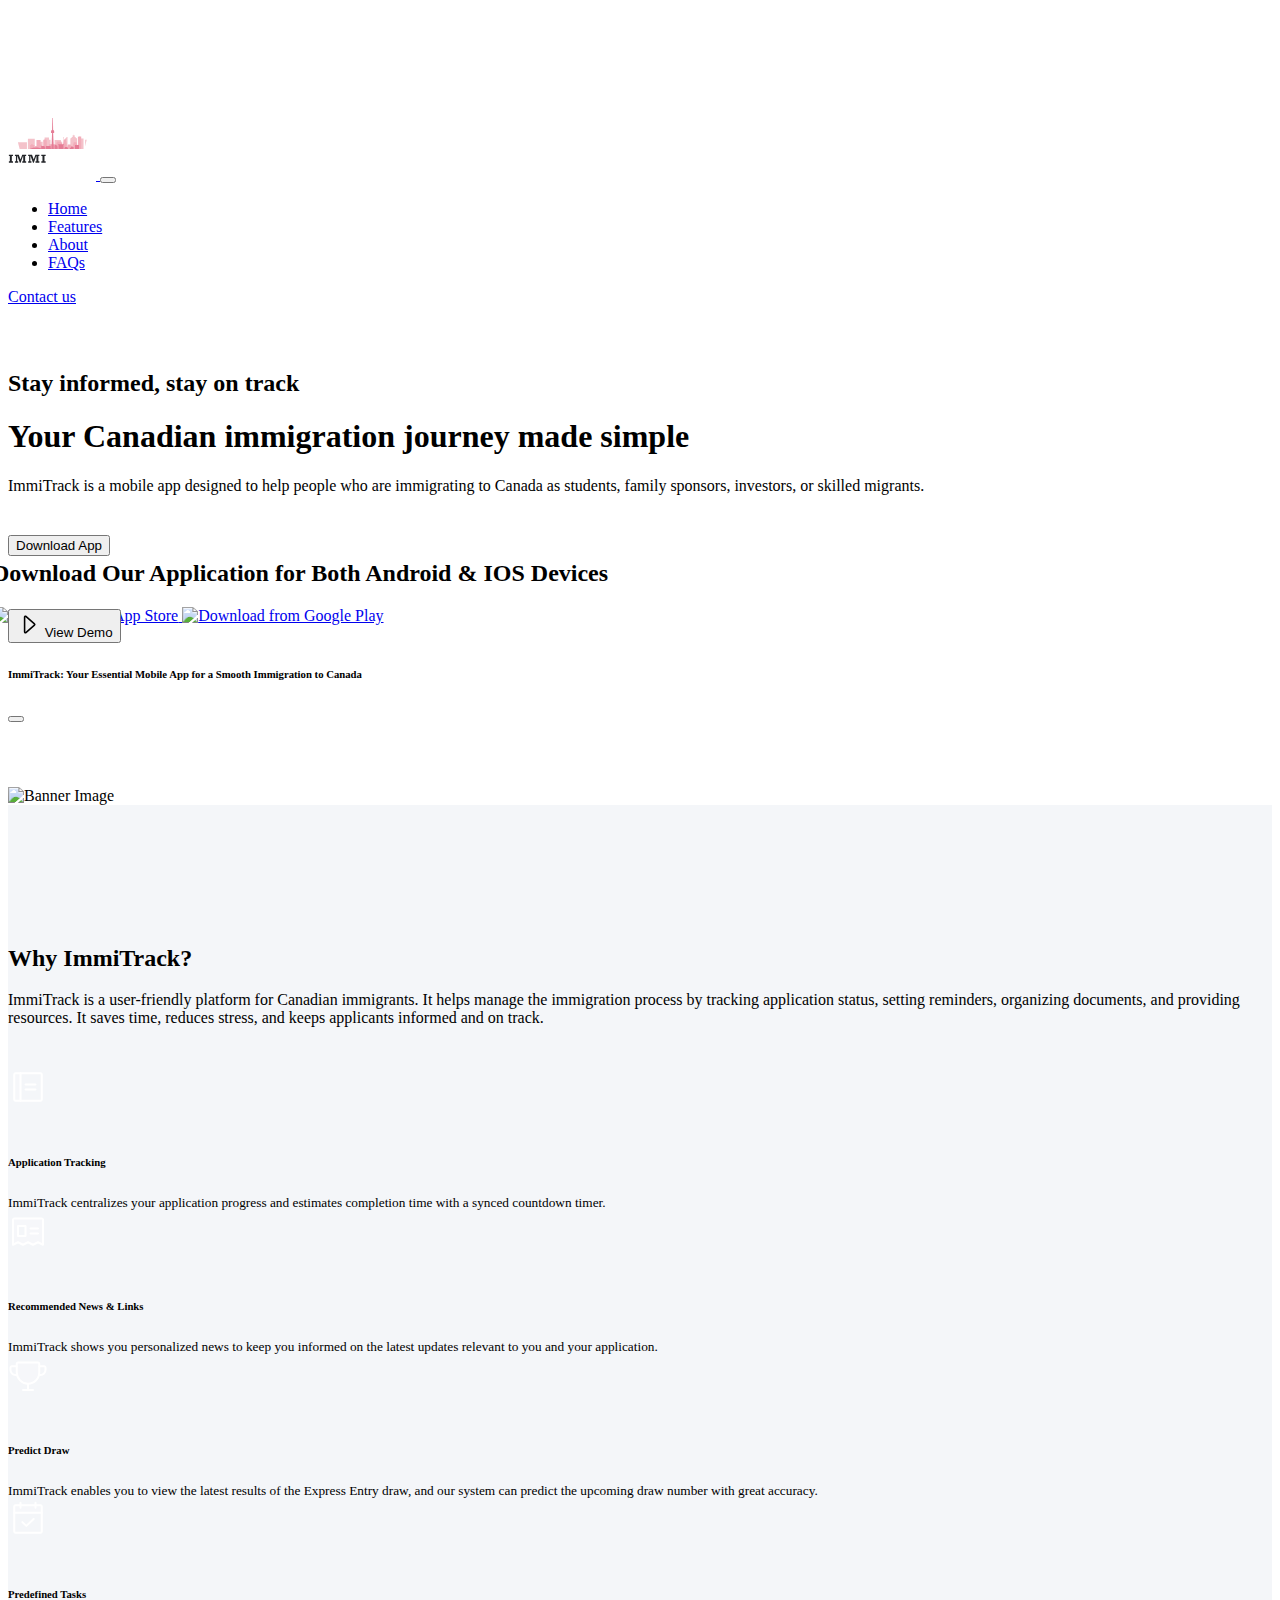
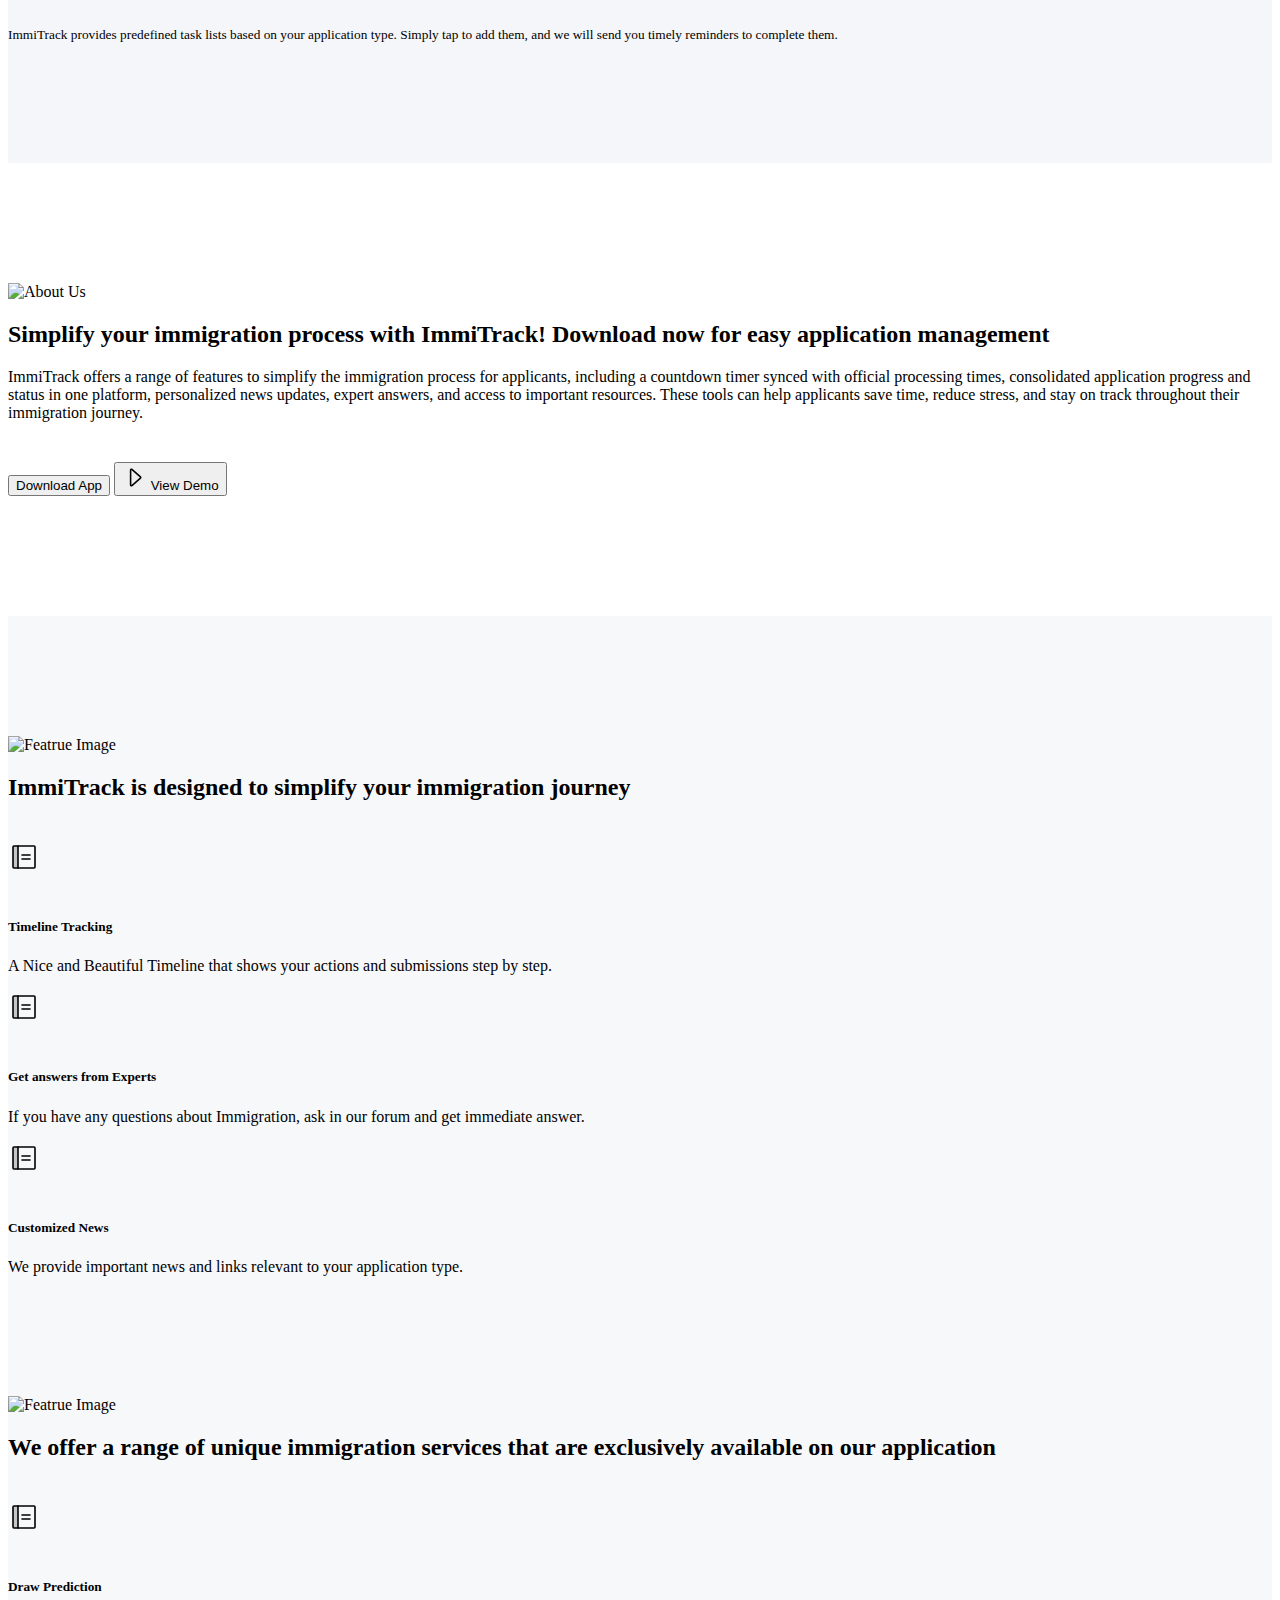
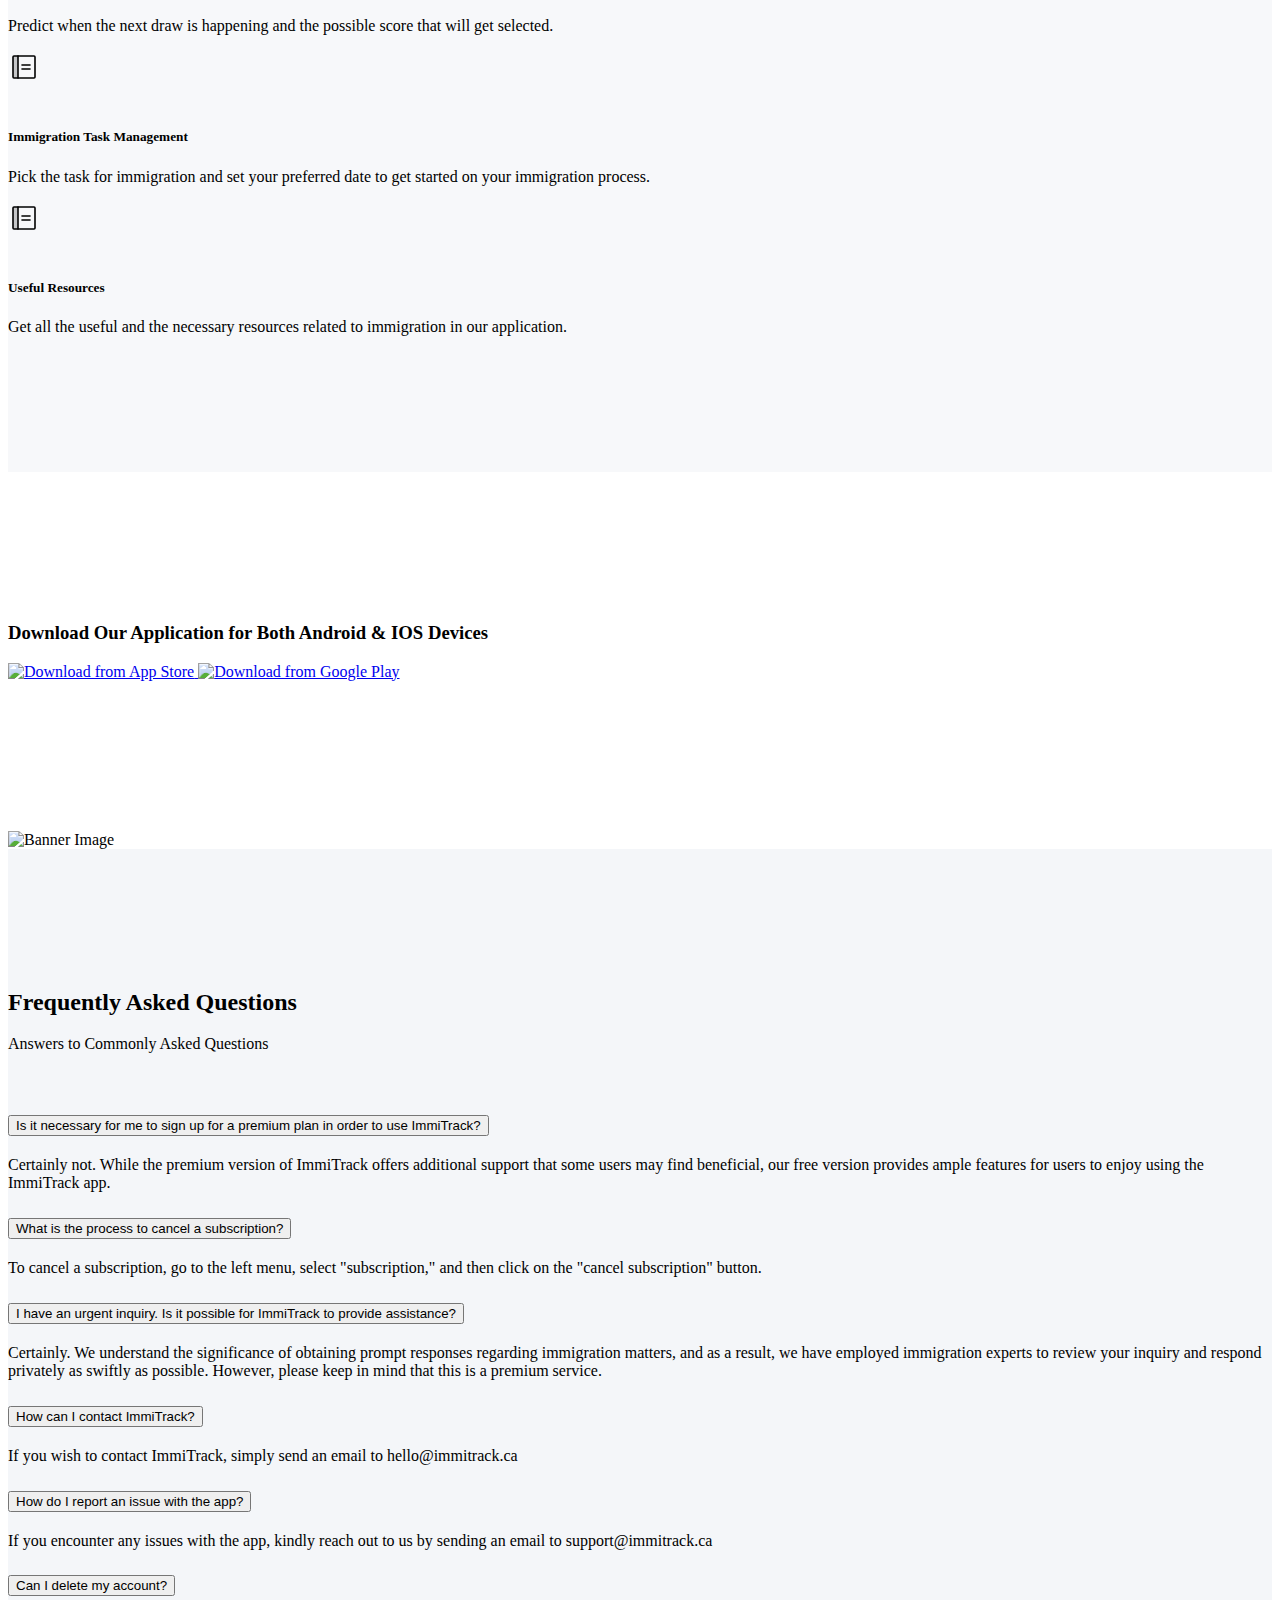
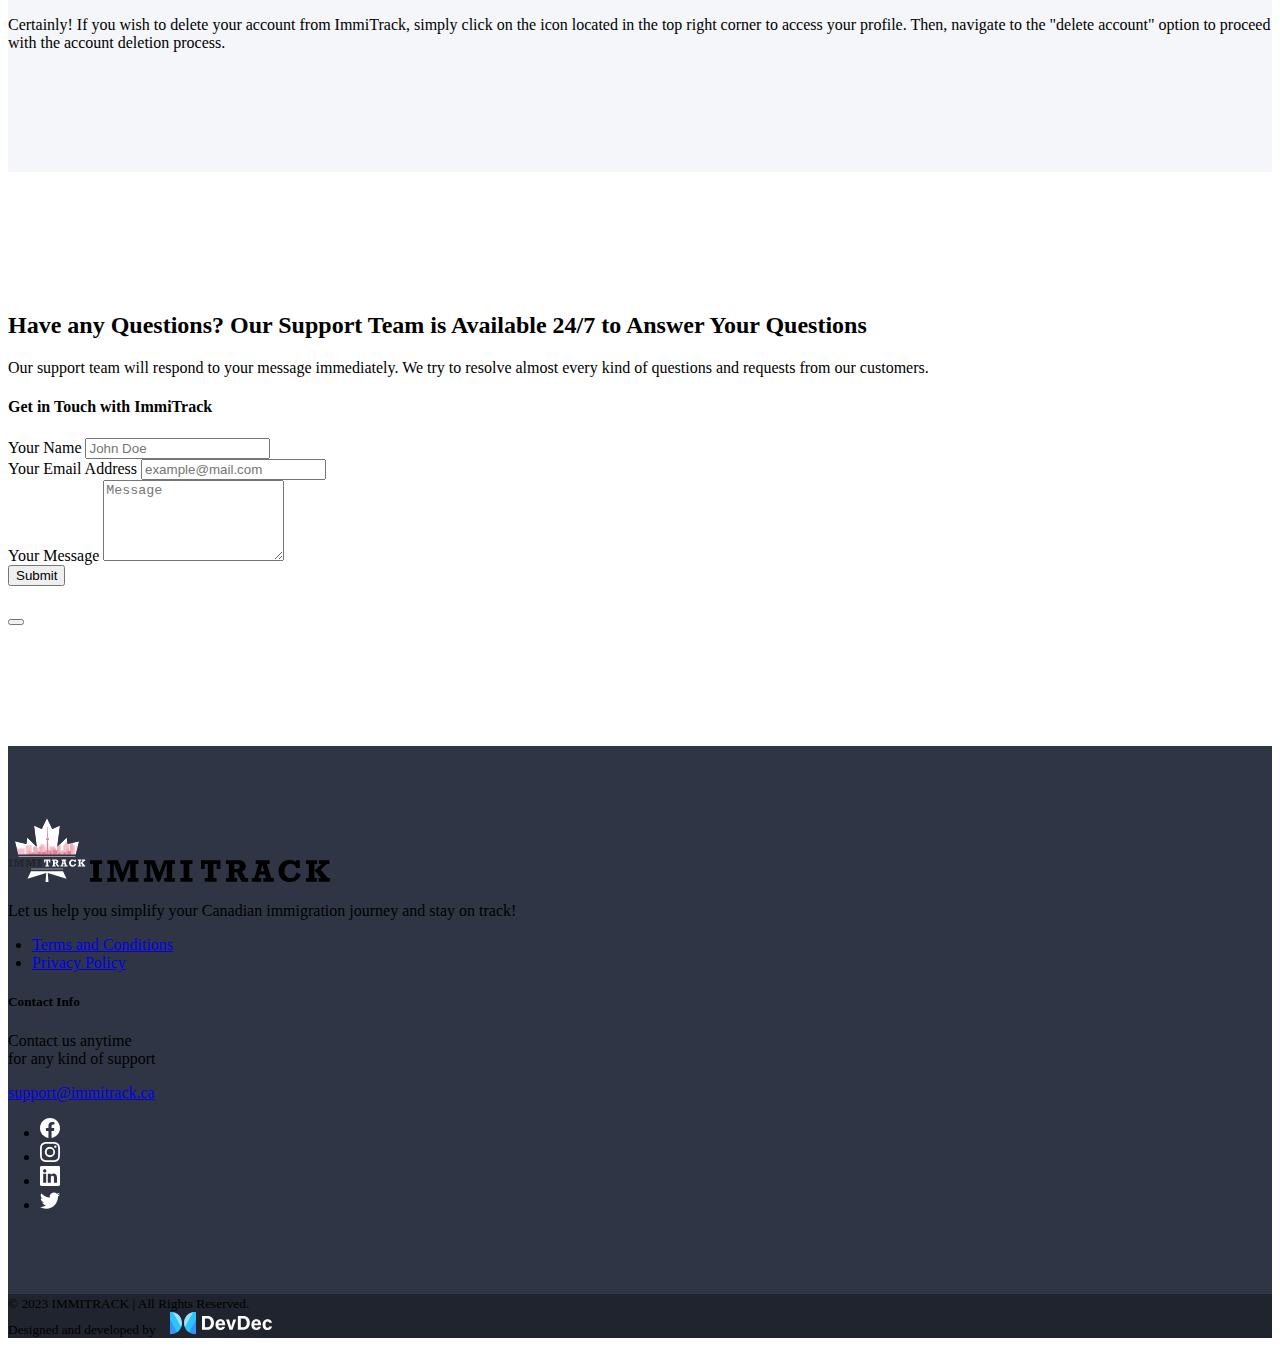
==== docs/index.html @ 6b418672 "Docs" ====
<!DOCTYPE html>


<html lang="en" prefix="og: https://ogp.me/ns#">
  <head>
    <meta charset="UTF-8">
    <meta name="description" content="Astro description">
    <meta name="viewport" content="width=device-width">
    <link rel="icon" type="image/svg+xml" href="/favicon.png">
    <meta name="generator" content="Astro v2.5.5">
    <title>ImmiTrack | Streamline Your Canadian Immigration Journey</title>

    <meta property="og:title" content="ImmiTrack">
    <meta property="og:description" content="Let us help you simplify your Canadian immigration journey and stay on track!">
    <meta property="og:type" content="website">
    <meta property="og:url" content="https://immitrack.ca">
    <meta property="og:image" content="/img/immitrack-dark.png">
    <meta property="og:image:width" content="354">
    <meta property="og:image:height" content="294">

    <meta name="description" content="ImmiTrack is a comprehensive immigration tracking and management software that simplifies your immigration process. Easily manage your visa applications, track documentation, and streamline your immigration journey with ImmiTrack's intuitive features. Stay organized and informed throughout the entire immigration process.">
    <meta name="keywords" content="canada immigration tracking, canada visa management, immigration software, immigration process">

    <link rel="preconnect" href="https://fonts.googleapis.com">
    <link rel="preconnect" href="https://fonts.gstatic.com" crossorigin>
    <link href="https://fonts.googleapis.com/css2?family=Poppins:wght@100;200;300;400;500;600;700;800;900&display=swap" rel="stylesheet">
  <link rel="stylesheet" href="/_astro/index.ef5d68d8.css" /><script type="module" src="/_astro/hoisted.2a1f6406.js"></script></head>
  <body class="d-flex flex-column min-vh-100" style="padding-top: 100px;" data-bs-spy="scroll" data-bs-target="#navbarSupportedContent">
    

<nav class="navbar navbar-expand-lg navbar-dark fixed-top bg-primary shadow-sm">
  <div class="container">
    <a class="navbar-brand" href="/">
      <svg width="354" height="294" viewBox="0 0 354 294" fill="none" xmlns="http://www.w3.org/2000/svg" style="width: 88px; height: 72px;">
      <g clip-path="url(#clip0_793_8518)">
        <path d="M87.3618 278.846L173.416 252.083L170.211 294H177H183.789L180.584 252.083L266.638 278.846L250.564 244.19H103.436L87.3618 278.846Z" fill="white"></path>
        <path d="M0 223.117V217.698H4.78244V196.454H0V191.065H17.8218V196.474H12.9895V217.688H17.8218V223.117H0Z" fill="#232529"></path>
        <path d="M25.6396 223.117V217.698H29.7232V196.454H25.6396V191.065H41.4646L48.3837 209.835L55.3726 191.065H71.4671V196.474H67.3836V217.688H71.4671V223.117H55.5923V217.698H59.4062V196.454H58.6574L48.8829 223.117H45.4783L35.5939 196.484H34.8451V217.698H38.9686V223.117H25.6396Z" fill="#232529"></path>
        <path d="M79.604 223.117V217.698H83.6875V196.454H79.604V191.065H95.419L102.348 209.835L109.337 191.065H125.461V196.474H121.378V217.688H125.461V223.117H109.587V217.698H113.401V196.454H112.652L102.847 223.117H99.4426L89.5582 196.484H88.8094V217.698H92.9329V223.117H79.604Z" fill="#232529"></path>
        <path d="M133.319 223.117V217.698H138.062V196.454H133.279V191.065H151.141V196.474H146.309V217.688H151.141V223.117H133.319Z" fill="#232529"></path>
        <path d="M169.103 223.117V217.698H173.845V196.454H169.103V203.916H163.681V191.065H192.276V203.936H186.924V196.474H182.052V217.688H186.795V223.117H169.103Z" fill="white"></path>
        <path d="M233.201 217.668V223.117H223.596L216.468 209.094H212.863V217.708H216.857V223.117H200.323V217.698H204.656V196.454H200.323V191.065H219.293C222.877 191.065 225.463 191.977 227.041 193.82C228.573 195.53 229.416 197.751 229.407 200.05C229.407 203.682 227.587 206.353 223.946 208.063L229.068 217.728L233.201 217.668ZM212.863 203.946H215.669C219.157 203.946 220.897 202.687 220.89 200.17C220.928 199.643 220.84 199.115 220.633 198.629C220.427 198.143 220.107 197.713 219.702 197.376C218.739 196.712 217.584 196.388 216.418 196.454H212.863V203.946Z" fill="white"></path>
        <path d="M271.151 217.668V223.117H255.646V217.698H259.639L258.142 212.199H249.955L248.277 217.698H252.501V223.117H238.523V217.698H242.417L248.567 196.484H244.373V191.065H264.961V196.474H260.768L267.387 217.688L271.151 217.668ZM256.874 207.472L254.238 197.816L251.412 207.472H256.874Z" fill="white"></path>
        <path d="M304.119 191.065H309.45V202.353H304.119C302.608 198.294 299.985 196.267 296.251 196.274C294.915 196.192 293.578 196.44 292.36 196.997C291.141 197.554 290.077 198.403 289.262 199.469C287.656 201.697 286.824 204.393 286.896 207.141C286.773 209.889 287.665 212.585 289.402 214.713C290.183 215.642 291.161 216.383 292.265 216.883C293.37 217.382 294.571 217.626 295.782 217.598C297.847 217.619 299.841 216.836 301.343 215.414C303.025 213.777 304.15 211.65 304.558 209.335L310.778 212.339C308.409 219.778 303.214 223.497 295.193 223.497C289.532 223.497 285.209 221.945 282.373 218.84C279.454 215.642 277.899 211.425 278.04 207.091C277.969 203.986 278.746 200.921 280.287 198.227C281.69 195.777 283.77 193.787 286.277 192.498C288.865 191.203 291.722 190.544 294.614 190.575C298.015 190.461 301.353 191.522 304.069 193.579L304.119 191.065Z" fill="white"></path>
        <path d="M318.516 223.117V217.698H322.769V196.454H318.536V191.065H334.95V196.474H330.956V217.688H334.631V223.117H318.516ZM337.087 223.117V217.698H340.741L331.186 206.29L341.51 196.484H337.746V191.065H353.141V196.474H349.287L340.392 205.308L350.725 217.668H353.99V223.117H337.087Z" fill="white"></path>
        <path d="M307.923 176.422H46.0771V178.956H307.923V176.422Z" fill="white"></path>
        <path d="M250.514 232.762H103.476V235.296H250.514V232.762Z" fill="white"></path>
        <mask id="mask0_793_8518" style="mask-type:luminance" maskUnits="userSpaceOnUse" x="29" y="0" width="296" height="168">
          <path d="M324.676 107.021L271.541 118.92L267.856 89.3929L224.126 132.041L236.796 34.8557L201.232 50.4306L177 0L152.768 50.4306L117.205 34.8557L129.875 132.041L86.1439 89.3929L82.4597 118.92L29.3237 107.021L44.8092 167.117H309.191L324.676 107.021Z" fill="white"></path>
        </mask>
        <g mask="url(#mask0_793_8518)">
          <path d="M324.677 107.031L271.541 118.92L267.866 89.3929L224.126 132.041L236.796 34.8557L201.232 50.4406L177 0L152.768 50.4406L117.205 34.8557L129.875 132.041L86.1438 89.3929L82.4597 118.92L29.3237 107.031L44.8092 167.117H309.201L324.677 107.031Z" fill="white"></path>
          <path d="M74.632 139.823H35.5938V197.115H74.632V139.823Z" fill="#F4C2CA"></path>
          <path d="M106.632 125.731H78.6758V197.115H106.632V125.731Z" fill="#F4C2CA"></path>
          <path d="M139.04 137.84H118.762V192.067H139.04V137.84Z" fill="#F4C2CA"></path>
          <path d="M164.66 120.703H146.728V192.067H164.66V120.703Z" fill="#F4C2CA"></path>
          <path d="M171.08 129.607H162.373V192.057H171.08V129.607Z" fill="#F4C2CA"></path>
          <path d="M213.452 131.1H187.723V192.067H213.452V131.1Z" fill="#F4C2CA"></path>
          <path d="M240.35 118.87H223.297V193.609H240.35V118.87Z" fill="#F4C2CA"></path>
          <path d="M277.481 124.81V122.296H274.256V119.782H272.539V118.069H269.703V111.669H265.81V104.818H265.28V111.669H261.396V118.069H258.561V119.782H256.844V122.296H253.609V124.81H251.961V193.61H279.128V124.81H277.481Z" fill="#F4C2CA"></path>
          <path d="M305.766 125.04H287.306V174.409H305.766V125.04Z" fill="#F4C2CA"></path>
          <path d="M337.426 129.607H312.366V168.099H337.426V129.607Z" fill="#F4C2CA"></path>
          <path d="M98.1548 147.866H91.735V151.162H87.8611V188.001H105.363V151.162H98.1548V147.866Z" fill="#F2ADBA"></path>
          <path d="M130.284 131.1H113.63V155.669H108.169V174.409H135.745V163.441V155.669V149.95H130.284V131.1Z" fill="#F2ADBA"></path>
          <path d="M157.331 171.304H155.614V131.42H154.535V130.168H153.607V128.716H143.203V130.168H142.235V131.42H141.157V178.505H138.072V186.618H141.157H154.595H155.614H156.982H157.331H160.286V176.562H157.331V171.304Z" fill="#F2ADBA"></path>
          <path d="M191.327 147.596H164.899V186.618H191.327V147.596Z" fill="#F2ADBA"></path>
          <path d="M215.669 136.468H198.047V141.266H194.972V186.618H218.894V141.266H215.669V136.468Z" fill="#F2ADBA"></path>
          <path d="M235.677 137.159H234.09V129.006H225.653V137.159H224.056V144.241H222.917V186.618H236.895V144.241H235.677V137.159Z" fill="#F2ADBA"></path>
          <path d="M253.429 148.788H241.588V153.385H239.631V187.42H255.426V153.385H253.429V148.788Z" fill="#F2ADBA"></path>
          <path d="M277.671 139.823H265.49V145.613H263.553V188.231H279.608V145.613H277.671V139.823Z" fill="#F2ADBA"></path>
          <path d="M290.091 116.206V105.959H288.953V116.206H282.763V188.231H296.281V116.206H290.091Z" fill="#F2ADBA"></path>
          <path d="M185.786 94.4109H173.176V101.873H185.786V94.4109Z" fill="#E57C95"></path>
          <path d="M187.553 245.603H171.409L177.36 101.883H181.613L187.553 245.603Z" fill="#E57C95"></path>
          <path d="M182.901 90.074H176.071L173.176 94.4109H185.786L182.901 90.074Z" fill="#E57C95"></path>
          <path d="M180.634 41.0857H178.328L177.36 90.074H181.613L180.634 41.0857Z" fill="#E57C95"></path>
          <path d="M171.409 163.892V155.669H152.139V163.892V212.119H173.176V163.892H171.409Z" fill="#E57C95"></path>
          <path d="M146.678 159.785V155.058H132.78V159.785V161.608V218.059H149.184V159.785H146.678Z" fill="#E57C95"></path>
          <path d="M111.823 204.116C132.457 204.116 149.184 194.601 149.184 182.862C149.184 171.124 132.457 161.608 111.823 161.608C91.1894 161.608 74.4624 171.124 74.4624 182.862C74.4624 194.601 91.1894 204.116 111.823 204.116Z" fill="#E57C95"></path>
          <path d="M198.276 156.731V153.155H194.752V149.95H189.161V153.155H187.553V156.731V158.864V191.476H199.834V156.731H198.276Z" fill="#E57C95"></path>
          <path d="M202.27 147.586V151.552H203.788V188.922H224.135V151.552H225.653V147.586H202.27Z" fill="#E57C95"></path>
          <path d="M240.46 163.131V158.864H229.527V163.131H227.929V189.954H242.057V163.131H240.46Z" fill="#E57C95"></path>
          <path d="M262.016 159.435V157.662H254.437V159.435H251.362V160.467H254.437V163.131H250.334V190.635H265.26V163.131V160.467V159.435H262.016Z" fill="#E57C95"></path>
          <path d="M287.016 151.552H270.912V188.231H287.016V151.552Z" fill="#E57C95"></path>
        </g>
      </g>
      <defs>
        <clipPath id="clip0_793_8518">
          <rect width="354" height="294" fill="white"></rect>
        </clipPath>
      </defs>
    </svg>
    </a>
    <button class="navbar-toggler" type="button" data-bs-toggle="collapse" data-bs-target="#navbarSupportedContent" aria-controls="navbarSupportedContent" aria-expanded="false" aria-label="Toggle navigation">
      <span class="navbar-toggler-icon"></span>
    </button>
    <div class="collapse navbar-collapse" id="navbarSupportedContent">
      <ul class="navbar-nav mx-auto mb-2 mb-lg-0 text-center">
        <li class="nav-item">
          <a href="/#header" class="nav-link px-4">Home</a>
        </li>
        <li class="nav-item">
          <a href="/#features" class="nav-link px-4">Features</a>
        </li>
        <li class="nav-item">
          <a href="/#about" class="nav-link px-4">About</a>
        </li>
        <li class="nav-item">
          <a href="/#faqs" class="nav-link px-4">FAQs</a>
        </li>
      </ul>
      <a class="btn btn-outline-light d-block d-lg-inline-block mb-2 mb-lg-0" href="/#contact-us">
        Contact us
      </a>
    </div>
  </div>
</nav>
    
  <main>
    

<header class="text-center d-flex bg-linier-gradient text-white" id="header">
  <div class="container z-1 position-relative">
    <div class="row justify-content-center">
      <div class="col-lg-8">
        <h2 class="text-white" style="margin-top: 64px;">
          Stay informed, stay on track
        </h2>
        <h1 class="text-white">
          Your Canadian immigration journey made simple
        </h1>
        <p class="lead" style="margin-top: 16px;">
          ImmiTrack is a mobile app designed to help people who are immigrating
          to Canada as students, family sponsors, investors, or skilled
          migrants.
        </p>

        <div class="d-inline-flex gap-3 text-start flex-wrap justify-content-center" style="margin-top: 40px;">
          


<!-- Button trigger modal --><button type="button" class="btn btn-light btn-lg text-danger" data-bs-toggle="modal" data-bs-target="#downloadsModal">
   Download App
</button>

<!-- Modal -->
<div class="modal fade" id="downloadsModal" tabindex="-1" aria-labelledby="downloadsModalLabel" aria-hidden="true">
  <div class="modal-dialog modal-lg modal-dialog-centered">
    <div class="modal-content">
     
      <div class="modal-body">
        
            <div class="text-center bg-linier-gradient rounded-2 p-5" style="margin: -1rem">
              <h2 class="text-white">
                Download Our Application for Both Android & IOS Devices
              </h2>
              <div class="d-inline-flex mt-4 flex-wrap justify-content-center position-relative">
                <a href="https://apps.apple.com/us/app/immitrack-canada-immigration/id6446178659" target="_blank" class="cursor-pointer">
                  <img src="/img/app-store.png" alt="Download from App Store" width="200">
                </a>
                <a href="https://play.google.com/store/apps/details?id=ca.immitrack" target="_blank" class="cursor-pointer">
                  <img src="/img/google-play.png" alt="Download from Google Play" width="200">
                </a>
              </div>
            </div>
          
      </div>
    </div>
  </div>
</div>
          


<!-- Button trigger modal --><button type="button" class="btn btn-outline-light btn-lg" data-bs-toggle="modal" data-bs-target="#viewDemoModal">
  <svg xmlns="http://www.w3.org/2000/svg" width="25" height="25" fill="currentColor" viewBox="0 0 16 16">
              <path d="M6 12.796V3.204L11.481 8 6 12.796zm.659.753 5.48-4.796a1 1 0 0 0 0-1.506L6.66 2.451C6.011 1.885 5 2.345 5 3.204v9.592a1 1 0 0 0 1.659.753z"></path>
            </svg> View Demo
</button>

<!-- Modal -->
<div class="modal fade" id="viewDemoModal" tabindex="-1" aria-labelledby="viewDemoModalLabel" aria-hidden="true">
  <div class="modal-dialog modal-lg modal-dialog-centered">
    <div class="modal-content">
     <div class="modal-header">
          <h6 class="modal-title" id="viewDemoModalLabel">ImmiTrack: Your Essential Mobile App for a Smooth Immigration to Canada</h6>
          <button type="button" class="btn-close" data-bs-dismiss="modal" aria-label="Close"></button>
        </div>
      <div class="modal-body">
        
      </div>
    </div>
  </div>
</div>
        </div>

        <img src="/img/stack.png" alt="Banner Image" width="748" height="446" class="img-fluid" style="aspect-ratio: 748 / 446; margin-top: 64px;">
      </div>
    </div>
  </div>
</header>
    <section class="text-center" style="padding-block: 120px; background-color: #F4F6F9;" id="features">
  <div class="container">
    <div class="row justify-content-center">
      <div class="col-lg-9">
        <h2>Why ImmiTrack?</h2>
        <p class="mb-0">
          ImmiTrack is a user-friendly platform for Canadian immigrants. It
          helps manage the immigration process by tracking application status,
          setting reminders, organizing documents, and providing resources. It
          saves time, reduces stress, and keeps applicants informed and on
          track.
        </p>
      </div>
    </div>

    <div class="row gy-5" style="margin-top: 40px">
      <div class="col-md-6 col-xl-3">
        <div class="icon-wrapper d-inline-flex justify-content-center align-items-center rounded-3 mb-4 bg-warning" style="width: 64px; height: 64px;">
          <svg width="40" height="40" viewBox="0 0 40 40" fill="none" xmlns="http://www.w3.org/2000/svg">
            <path opacity="0.2" d="M12.5 33.75H7.5C7.16848 33.75 6.85054 33.6183 6.61612 33.3839C6.3817 33.1495 6.25 32.8315 6.25 32.5V7.5C6.25 7.16848 6.3817 6.85054 6.61612 6.61612C6.85054 6.3817 7.16848 6.25 7.5 6.25H12.5V33.75Z" fill="white"></path>
            <path d="M17.5 17.5H27.5" stroke="white" stroke-width="2" stroke-linecap="round" stroke-linejoin="round"></path>
            <path d="M17.5 22.5H27.5" stroke="white" stroke-width="2" stroke-linecap="round" stroke-linejoin="round"></path>
            <path d="M32.5 6.25H7.5C6.80964 6.25 6.25 6.80964 6.25 7.5V32.5C6.25 33.1904 6.80964 33.75 7.5 33.75H32.5C33.1904 33.75 33.75 33.1904 33.75 32.5V7.5C33.75 6.80964 33.1904 6.25 32.5 6.25Z" stroke="white" stroke-width="2" stroke-linecap="round" stroke-linejoin="round"></path>
            <path d="M12.5 6.25V33.75" stroke="white" stroke-width="2" stroke-linecap="round" stroke-linejoin="round"></path>
          </svg>
        </div>

        <h6 class="mb-2">Application Tracking</h6>
        <small>ImmiTrack centralizes your application progress and estimates
          completion time with a synced countdown timer.</small>
      </div>

      <div class="col-md-6 col-xl-3">
        <div class="icon-wrapper d-inline-flex justify-content-center align-items-center rounded-3 mb-4 bg-success" style="width: 64px; height: 64px;">
          <svg width="40" height="40" viewBox="0 0 40 40" fill="none" xmlns="http://www.w3.org/2000/svg">
            <path opacity="0.2" d="M33.75 7.5H6.25C5.91848 7.5 5.60054 7.6317 5.36612 7.86612C5.1317 8.10054 5 8.41848 5 8.75V33.75L10 31.25L15 33.75L20 31.25L25 33.75L30 31.25L35 33.75V8.75C35 8.41848 34.8683 8.10054 34.6339 7.86612C34.3995 7.6317 34.0815 7.5 33.75 7.5ZM17.5 25H10V15H17.5V25Z" fill="white"></path>
            <path d="M5 33.75V8.75C5 8.41848 5.1317 8.10054 5.36612 7.86612C5.60054 7.6317 5.91848 7.5 6.25 7.5H33.75C34.0815 7.5 34.3995 7.6317 34.6339 7.86612C34.8683 8.10054 35 8.41848 35 8.75V33.75L30 31.25L25 33.75L20 31.25L15 33.75L10 31.25L5 33.75Z" stroke="white" stroke-width="2" stroke-linecap="round" stroke-linejoin="round"></path>
            <path d="M22.5 17.5H30" stroke="white" stroke-width="2" stroke-linecap="round" stroke-linejoin="round"></path>
            <path d="M22.5 22.5H30" stroke="white" stroke-width="2" stroke-linecap="round" stroke-linejoin="round"></path>
            <path d="M17.5 15H10V25H17.5V15Z" stroke="white" stroke-width="2" stroke-linecap="round" stroke-linejoin="round"></path>
          </svg>
        </div>

        <h6 class="mb-2">Recommended News & Links</h6>
        <small>ImmiTrack shows you personalized news to keep you informed on the
          latest updates relevant to you and your application.</small>
      </div>

      <div class="col-md-6 col-xl-3">
        <div class="icon-wrapper d-inline-flex justify-content-center align-items-center rounded-3 mb-4 bg-danger" style="width: 64px; height: 64px;">
          <svg width="40" height="40" viewBox="0 0 40 40" fill="none" xmlns="http://www.w3.org/2000/svg">
            <path opacity="0.2" d="M8.75 8.75V17.3594C8.75 23.5625 13.7188 28.7031 19.9219 28.75C21.4058 28.7603 22.8771 28.4769 24.2511 27.9162C25.625 27.3554 26.8744 26.5284 27.9274 25.4827C28.9803 24.437 29.816 23.1933 30.3862 21.8233C30.9565 20.4533 31.25 18.984 31.25 17.5V8.75C31.25 8.41848 31.1183 8.10054 30.8839 7.86612C30.6495 7.6317 30.3315 7.5 30 7.5H10C9.66848 7.5 9.35054 7.6317 9.11612 7.86612C8.8817 8.10054 8.75 8.41848 8.75 8.75Z" fill="white"></path>
            <path d="M8.75 8.75V17.3594C8.75 23.5625 13.7187 28.7031 19.9219 28.75C21.4058 28.7603 22.8771 28.4769 24.2511 27.9162C25.625 27.3554 26.8744 26.5284 27.9274 25.4827C28.9803 24.437 29.816 23.1933 30.3862 21.8233C30.9565 20.4533 31.25 18.984 31.25 17.5V8.75C31.25 8.41848 31.1183 8.10054 30.8839 7.86612C30.6495 7.6317 30.3315 7.5 30 7.5H10C9.66848 7.5 9.35054 7.6317 9.11612 7.86612C8.8817 8.10054 8.75 8.41848 8.75 8.75Z" stroke="white" stroke-width="2" stroke-linecap="round" stroke-linejoin="round"></path>
            <path d="M15 35H25" stroke="white" stroke-width="2" stroke-linecap="round" stroke-linejoin="round"></path>
            <path d="M20 28.75V35" stroke="white" stroke-width="2" stroke-linecap="round" stroke-linejoin="round"></path>
            <path d="M30.9688 20H32.5C33.8261 20 35.0979 19.4732 36.0355 18.5355C36.9732 17.5979 37.5 16.3261 37.5 15V12.5C37.5 12.1685 37.3683 11.8505 37.1339 11.6161C36.8995 11.3817 36.5815 11.25 36.25 11.25H31.25" stroke="white" stroke-width="2" stroke-linecap="round" stroke-linejoin="round"></path>
            <path d="M9.0625 20H7.48438C6.15829 20 4.88652 19.4732 3.94884 18.5355C3.01116 17.5979 2.48438 16.3261 2.48438 15V12.5C2.48438 12.1685 2.61607 11.8505 2.85049 11.6161C3.08491 11.3817 3.40285 11.25 3.73438 11.25H8.73438" stroke="white" stroke-width="2" stroke-linecap="round" stroke-linejoin="round"></path>
          </svg>
        </div>

        <h6 class="mb-2">Predict Draw</h6>
        <small>ImmiTrack enables you to view the latest results of the Express Entry
          draw, and our system can predict the upcoming draw number with great
          accuracy.</small>
      </div>

      <div class="col-md-6 col-xl-3">
        <div class="icon-wrapper d-inline-flex justify-content-center align-items-center rounded-3 mb-4 bg-info" style="width: 64px; height: 64px;">
          <svg width="40" height="40" viewBox="0 0 40 40" fill="none" xmlns="http://www.w3.org/2000/svg">
            <path opacity="0.2" d="M6.25 13.75H33.75V7.5C33.75 7.16848 33.6183 6.85054 33.3839 6.61612C33.1495 6.3817 32.8315 6.25 32.5 6.25H7.5C7.16848 6.25 6.85054 6.3817 6.61612 6.61612C6.3817 6.85054 6.25 7.16848 6.25 7.5V13.75Z" fill="white"></path>
            <path d="M32.5 6.25H7.5C6.80964 6.25 6.25 6.80964 6.25 7.5V32.5C6.25 33.1904 6.80964 33.75 7.5 33.75H32.5C33.1904 33.75 33.75 33.1904 33.75 32.5V7.5C33.75 6.80964 33.1904 6.25 32.5 6.25Z" stroke="white" stroke-width="2" stroke-linecap="round" stroke-linejoin="round"></path>
            <path d="M27.5 3.75V8.75" stroke="white" stroke-width="2" stroke-linecap="round" stroke-linejoin="round"></path>
            <path d="M12.5 3.75V8.75" stroke="white" stroke-width="2" stroke-linecap="round" stroke-linejoin="round"></path>
            <path d="M6.25 13.75H33.75" stroke="white" stroke-width="2" stroke-linecap="round" stroke-linejoin="round"></path>
            <path d="M25.625 20L18.3281 26.875L14.375 23.125" stroke="white" stroke-width="2" stroke-linecap="round" stroke-linejoin="round"></path>
          </svg>
        </div>

        <h6 class="mb-2">Predefined Tasks</h6>
        <small>ImmiTrack provides predefined task lists based on your application
          type. Simply tap to add them, and we will send you timely reminders to
          complete them.</small>
      </div>
    </div>
  </div>
</section>
    <section style="padding-block: 120px;" id="about">
  <div class="container">
    <div class="row justify-content-between align-items-center gy-5">
      <div class="col-lg-5">
        <img src="/img/about.png" alt="About Us" class="img-fluid">
      </div>
      <div class="col-lg-6">
        <h2 class="mb-3">
          Simplify your immigration process with ImmiTrack! Download now for
          easy application management
        </h2>
        <p>
          ImmiTrack offers a range of features to simplify the immigration
          process for applicants, including a countdown timer synced with
          official processing times, consolidated application progress and
          status in one platform, personalized news updates, expert answers, and
          access to important resources. These tools can help applicants save
          time, reduce stress, and stay on track throughout their immigration
          journey.
        </p>

        <div class="d-inline-flex gap-3 text-start flex-wrap justify-content-center" style="margin-top: 40px;">
          <button type="button" class="btn btn-danger btn-lg" data-bs-toggle="modal" data-bs-target="#downloadsModal">
            Download App
          </button>
          <button type="button" class="btn btn-outline-danger btn-lg" data-bs-toggle="modal" data-bs-target="#viewDemoModal">
            <svg xmlns="http://www.w3.org/2000/svg" width="25" height="25" fill="currentColor" viewBox="0 0 16 16" slot="icon">
              <path d="M6 12.796V3.204L11.481 8 6 12.796zm.659.753 5.48-4.796a1 1 0 0 0 0-1.506L6.66 2.451C6.011 1.885 5 2.345 5 3.204v9.592a1 1 0 0 0 1.659.753z"></path>
            </svg>
            View Demo
          </button>
        </div>
      </div>
    </div>
  </div>
</section>
    <section style="padding-block: 120px; background-color: #F7F8FA;">
  <div class="container">
    <div class="row justify-content-between align-items-center gy-5">
      <div class="col-lg-5 order-lg-1">
        <img src="/img/feature-1.png" alt="Featrue Image" class="img-fluid">
      </div>

      <div class="col-lg-6">
        <h2>ImmiTrack is designed to simplify your immigration journey</h2>

        <div class="d-flex flex-column gap-5" style="margin-top: 40px;">
          <div class="px-4 py-3 rounded shadow">
  <div class="row align-items-center">
    <div class="col-auto">
      <div class="rounded-3 bg-danger text-danger bg-opacity-10 d-flex align-items-center justify-content-center" style="width: 56px; height: 56px">
        
            <div>
              <svg width="40" height="40" viewBox="0 0 40 40" fill="none" xmlns="http://www.w3.org/2000/svg" style="width: 32px; height: 32px;">
                <path opacity="0.2" d="M12.5 33.75H7.5C7.16848 33.75 6.85054 33.6183 6.61612 33.3839C6.3817 33.1495 6.25 32.8315 6.25 32.5V7.5C6.25 7.16848 6.3817 6.85054 6.61612 6.61612C6.85054 6.3817 7.16848 6.25 7.5 6.25H12.5V33.75Z" fill="currentColor"></path>
                <path d="M17.5 17.5H27.5" stroke="currentColor" stroke-width="2" stroke-linecap="round" stroke-linejoin="round"></path>
                <path d="M17.5 22.5H27.5" stroke="currentColor" stroke-width="2" stroke-linecap="round" stroke-linejoin="round"></path>
                <path d="M32.5 6.25H7.5C6.80964 6.25 6.25 6.80964 6.25 7.5V32.5C6.25 33.1904 6.80964 33.75 7.5 33.75H32.5C33.1904 33.75 33.75 33.1904 33.75 32.5V7.5C33.75 6.80964 33.1904 6.25 32.5 6.25Z" stroke="currentColor" stroke-width="2" stroke-linecap="round" stroke-linejoin="round"></path>
                <path d="M12.5 6.25V33.75" stroke="currentColor" stroke-width="2" stroke-linecap="round" stroke-linejoin="round"></path>
              </svg>
            </div>
          
      </div>
    </div>
    <div class="col">
      <h5 class="mb-1 fw-bold">Timeline Tracking</h5>
      <p class="mb-0">A Nice and Beautiful Timeline that shows your actions and submissions step by step.</p>
    </div>
  </div>
</div>

          <div class="px-4 py-3 rounded shadow">
  <div class="row align-items-center">
    <div class="col-auto">
      <div class="rounded-3 bg-danger text-danger bg-opacity-10 d-flex align-items-center justify-content-center" style="width: 56px; height: 56px">
        
            <svg width="40" height="40" viewBox="0 0 40 40" fill="none" xmlns="http://www.w3.org/2000/svg" style="width: 32px; height: 32px;">
              <path opacity="0.2" d="M12.5 33.75H7.5C7.16848 33.75 6.85054 33.6183 6.61612 33.3839C6.3817 33.1495 6.25 32.8315 6.25 32.5V7.5C6.25 7.16848 6.3817 6.85054 6.61612 6.61612C6.85054 6.3817 7.16848 6.25 7.5 6.25H12.5V33.75Z" fill="currentColor"></path>
              <path d="M17.5 17.5H27.5" stroke="currentColor" stroke-width="2" stroke-linecap="round" stroke-linejoin="round"></path>
              <path d="M17.5 22.5H27.5" stroke="currentColor" stroke-width="2" stroke-linecap="round" stroke-linejoin="round"></path>
              <path d="M32.5 6.25H7.5C6.80964 6.25 6.25 6.80964 6.25 7.5V32.5C6.25 33.1904 6.80964 33.75 7.5 33.75H32.5C33.1904 33.75 33.75 33.1904 33.75 32.5V7.5C33.75 6.80964 33.1904 6.25 32.5 6.25Z" stroke="currentColor" stroke-width="2" stroke-linecap="round" stroke-linejoin="round"></path>
              <path d="M12.5 6.25V33.75" stroke="currentColor" stroke-width="2" stroke-linecap="round" stroke-linejoin="round"></path>
            </svg>
          
      </div>
    </div>
    <div class="col">
      <h5 class="mb-1 fw-bold">Get answers from Experts</h5>
      <p class="mb-0">If you have any questions about Immigration, ask in our forum and get immediate answer.</p>
    </div>
  </div>
</div>

          <div class="px-4 py-3 rounded shadow">
  <div class="row align-items-center">
    <div class="col-auto">
      <div class="rounded-3 bg-danger text-danger bg-opacity-10 d-flex align-items-center justify-content-center" style="width: 56px; height: 56px">
        
            <svg width="40" height="40" viewBox="0 0 40 40" fill="none" xmlns="http://www.w3.org/2000/svg" style="width: 32px; height: 32px;">
              <path opacity="0.2" d="M12.5 33.75H7.5C7.16848 33.75 6.85054 33.6183 6.61612 33.3839C6.3817 33.1495 6.25 32.8315 6.25 32.5V7.5C6.25 7.16848 6.3817 6.85054 6.61612 6.61612C6.85054 6.3817 7.16848 6.25 7.5 6.25H12.5V33.75Z" fill="currentColor"></path>
              <path d="M17.5 17.5H27.5" stroke="currentColor" stroke-width="2" stroke-linecap="round" stroke-linejoin="round"></path>
              <path d="M17.5 22.5H27.5" stroke="currentColor" stroke-width="2" stroke-linecap="round" stroke-linejoin="round"></path>
              <path d="M32.5 6.25H7.5C6.80964 6.25 6.25 6.80964 6.25 7.5V32.5C6.25 33.1904 6.80964 33.75 7.5 33.75H32.5C33.1904 33.75 33.75 33.1904 33.75 32.5V7.5C33.75 6.80964 33.1904 6.25 32.5 6.25Z" stroke="currentColor" stroke-width="2" stroke-linecap="round" stroke-linejoin="round"></path>
              <path d="M12.5 6.25V33.75" stroke="currentColor" stroke-width="2" stroke-linecap="round" stroke-linejoin="round"></path>
            </svg>
          
      </div>
    </div>
    <div class="col">
      <h5 class="mb-1 fw-bold">Customized News</h5>
      <p class="mb-0">We provide important news and links relevant to your application type.</p>
    </div>
  </div>
</div>
        </div>
      </div>
    </div>

    <div class="row justify-content-between align-items-center gy-5" style="margin-top: 120px;">
      <div class="col-lg-5">
        <img src="/img/feature-1.png" alt="Featrue Image" class="img-fluid">
      </div>

      <div class="col-lg-6">
        <h2>
          We offer a range of unique immigration services that are exclusively
          available on our application
        </h2>

        <div class="d-flex flex-column gap-5" style="margin-top: 40px;">
          <div class="px-4 py-3 rounded shadow">
  <div class="row align-items-center">
    <div class="col-auto">
      <div class="rounded-3 bg-danger text-danger bg-opacity-10 d-flex align-items-center justify-content-center" style="width: 56px; height: 56px">
        
            <svg width="40" height="40" viewBox="0 0 40 40" fill="none" xmlns="http://www.w3.org/2000/svg" style="width: 32px; height: 32px;">
              <path opacity="0.2" d="M12.5 33.75H7.5C7.16848 33.75 6.85054 33.6183 6.61612 33.3839C6.3817 33.1495 6.25 32.8315 6.25 32.5V7.5C6.25 7.16848 6.3817 6.85054 6.61612 6.61612C6.85054 6.3817 7.16848 6.25 7.5 6.25H12.5V33.75Z" fill="currentColor"></path>
              <path d="M17.5 17.5H27.5" stroke="currentColor" stroke-width="2" stroke-linecap="round" stroke-linejoin="round"></path>
              <path d="M17.5 22.5H27.5" stroke="currentColor" stroke-width="2" stroke-linecap="round" stroke-linejoin="round"></path>
              <path d="M32.5 6.25H7.5C6.80964 6.25 6.25 6.80964 6.25 7.5V32.5C6.25 33.1904 6.80964 33.75 7.5 33.75H32.5C33.1904 33.75 33.75 33.1904 33.75 32.5V7.5C33.75 6.80964 33.1904 6.25 32.5 6.25Z" stroke="currentColor" stroke-width="2" stroke-linecap="round" stroke-linejoin="round"></path>
              <path d="M12.5 6.25V33.75" stroke="currentColor" stroke-width="2" stroke-linecap="round" stroke-linejoin="round"></path>
            </svg>
          
      </div>
    </div>
    <div class="col">
      <h5 class="mb-1 fw-bold">Draw Prediction</h5>
      <p class="mb-0">Predict when the next draw is happening and the possible score that will get selected.</p>
    </div>
  </div>
</div>

          <div class="px-4 py-3 rounded shadow">
  <div class="row align-items-center">
    <div class="col-auto">
      <div class="rounded-3 bg-danger text-danger bg-opacity-10 d-flex align-items-center justify-content-center" style="width: 56px; height: 56px">
        
            <svg width="40" height="40" viewBox="0 0 40 40" fill="none" xmlns="http://www.w3.org/2000/svg" style="width: 32px; height: 32px;">
              <path opacity="0.2" d="M12.5 33.75H7.5C7.16848 33.75 6.85054 33.6183 6.61612 33.3839C6.3817 33.1495 6.25 32.8315 6.25 32.5V7.5C6.25 7.16848 6.3817 6.85054 6.61612 6.61612C6.85054 6.3817 7.16848 6.25 7.5 6.25H12.5V33.75Z" fill="currentColor"></path>
              <path d="M17.5 17.5H27.5" stroke="currentColor" stroke-width="2" stroke-linecap="round" stroke-linejoin="round"></path>
              <path d="M17.5 22.5H27.5" stroke="currentColor" stroke-width="2" stroke-linecap="round" stroke-linejoin="round"></path>
              <path d="M32.5 6.25H7.5C6.80964 6.25 6.25 6.80964 6.25 7.5V32.5C6.25 33.1904 6.80964 33.75 7.5 33.75H32.5C33.1904 33.75 33.75 33.1904 33.75 32.5V7.5C33.75 6.80964 33.1904 6.25 32.5 6.25Z" stroke="currentColor" stroke-width="2" stroke-linecap="round" stroke-linejoin="round"></path>
              <path d="M12.5 6.25V33.75" stroke="currentColor" stroke-width="2" stroke-linecap="round" stroke-linejoin="round"></path>
            </svg>
          
      </div>
    </div>
    <div class="col">
      <h5 class="mb-1 fw-bold">Immigration Task Management</h5>
      <p class="mb-0">Pick the task for immigration and set your preferred date to get started on your immigration process.</p>
    </div>
  </div>
</div>

          <div class="px-4 py-3 rounded shadow">
  <div class="row align-items-center">
    <div class="col-auto">
      <div class="rounded-3 bg-danger text-danger bg-opacity-10 d-flex align-items-center justify-content-center" style="width: 56px; height: 56px">
        
            <svg width="40" height="40" viewBox="0 0 40 40" fill="none" xmlns="http://www.w3.org/2000/svg" style="width: 32px; height: 32px;">
              <path opacity="0.2" d="M12.5 33.75H7.5C7.16848 33.75 6.85054 33.6183 6.61612 33.3839C6.3817 33.1495 6.25 32.8315 6.25 32.5V7.5C6.25 7.16848 6.3817 6.85054 6.61612 6.61612C6.85054 6.3817 7.16848 6.25 7.5 6.25H12.5V33.75Z" fill="currentColor"></path>
              <path d="M17.5 17.5H27.5" stroke="currentColor" stroke-width="2" stroke-linecap="round" stroke-linejoin="round"></path>
              <path d="M17.5 22.5H27.5" stroke="currentColor" stroke-width="2" stroke-linecap="round" stroke-linejoin="round"></path>
              <path d="M32.5 6.25H7.5C6.80964 6.25 6.25 6.80964 6.25 7.5V32.5C6.25 33.1904 6.80964 33.75 7.5 33.75H32.5C33.1904 33.75 33.75 33.1904 33.75 32.5V7.5C33.75 6.80964 33.1904 6.25 32.5 6.25Z" stroke="currentColor" stroke-width="2" stroke-linecap="round" stroke-linejoin="round"></path>
              <path d="M12.5 6.25V33.75" stroke="currentColor" stroke-width="2" stroke-linecap="round" stroke-linejoin="round"></path>
            </svg>
          
      </div>
    </div>
    <div class="col">
      <h5 class="mb-1 fw-bold">Useful Resources</h5>
      <p class="mb-0">Get all the useful and the necessary resources related to immigration in our application.</p>
    </div>
  </div>
</div>
        </div>
      </div>
    </div>
  </div>
</section>
    <section class="bg-linier-gradient bg-linier-gradient-end">
  <div class="container position-relative z-10">
    <div class="row justify-content-center justify-content-xl-between align-items-end text-center text-xl-start">
      <div class="col-xl-5" style="margin-block: 150px">
        <h3 class="text-white">
          Download Our Application for Both Android & IOS Devices
        </h3>

        <div class="d-inline-flex mt-4 flex-wrap justify-content-center">
          <a href="https://apps.apple.com/us/app/immitrack-canada-immigration/id6446178659" target="_blank" class="cursor-pointer">
            <img src="/img/app-store.png" alt="Download from App Store" width="200">
          </a>
          <a href="https://play.google.com/store/apps/details?id=ca.immitrack" target="_blank" class="cursor-pointer">
            <img src="/img/google-play.png" alt="Download from Google Play" width="200">
          </a>
        </div>
      </div>

      <div class="col-xl-6">
        <img src="/img/stack.png" alt="Banner Image" width="748" height="446" class="img-fluid" style="aspect-ratio: 748 / 446;">
      </div>
    </div>
  </div>
</section>
    <section style="padding-block: 120px; background-color: #F4F6F9" id="faqs">
  <div class="container">
    <div class="row justify-content-center">
      <div class="col-lg-8">
        <div class="text-center">
          <h2>Frequently Asked Questions</h2>
          <p>Answers to Commonly Asked Questions</p>
        </div>

        <div class="accordion accordion-flush d-flex flex-column" id="accordionFaqs" style="margin-top: 56px; gap: 24px">
          <div class="accordion-item open">
            <h2 class="accordion-header" id="faqOne'">
              <button class="accordion-button" type="button" data-bs-toggle="collapse" data-bs-target="#collapseOne" aria-expanded="true" aria-controls="collapseOne">
                Is it necessary for me to sign up for a premium plan in order to
                use ImmiTrack?
              </button>
            </h2>
            <div id="collapseOne" class="accordion-collapse collapse show" aria-labelledby="faqOne'" data-bs-parent="#accordionFaqs">
              <div class="accordion-body">
                Certainly not. While the premium version of ImmiTrack offers
                additional support that some users may find beneficial, our free
                version provides ample features for users to enjoy using the
                ImmiTrack app.
              </div>
            </div>
          </div>
          <div class="accordion-item">
            <h2 class="accordion-header" id="faqTwo'">
              <button class="accordion-button collapsed" type="button" data-bs-toggle="collapse" data-bs-target="#collapseTwo" aria-expanded="false" aria-controls="collapseTwo">
                What is the process to cancel a subscription?
              </button>
            </h2>
            <div id="collapseTwo" class="accordion-collapse collapse" aria-labelledby="faqTwo'" data-bs-parent="#accordionFaqs">
              <div class="accordion-body">
                To cancel a subscription, go to the left menu, select
                "subscription," and then click on the "cancel subscription"
                button.
              </div>
            </div>
          </div>
          <div class="accordion-item">
            <h2 class="accordion-header" id="faqThree'">
              <button class="accordion-button collapsed" type="button" data-bs-toggle="collapse" data-bs-target="#collapseThree" aria-expanded="false" aria-controls="collapseThree">
                I have an urgent inquiry. Is it possible for ImmiTrack to
                provide assistance?
              </button>
            </h2>
            <div id="collapseThree" class="accordion-collapse collapse" aria-labelledby="faqFour'" data-bs-parent="#accordionFaqs">
              <div class="accordion-body">
                Certainly. We understand the significance of obtaining prompt
                responses regarding immigration matters, and as a result, we
                have employed immigration experts to review your inquiry and
                respond privately as swiftly as possible. However, please keep
                in mind that this is a premium service.
              </div>
            </div>
          </div>
          <div class="accordion-item">
            <h2 class="accordion-header" id="faqFour'">
              <button class="accordion-button collapsed" type="button" data-bs-toggle="collapse" data-bs-target="#collapseFour" aria-expanded="false" aria-controls="collapseThree">
                How can I contact ImmiTrack?
              </button>
            </h2>
            <div id="collapseFour" class="accordion-collapse collapse" aria-labelledby="faqFour'" data-bs-parent="#accordionFaqs">
              <div class="accordion-body">
                If you wish to contact ImmiTrack, simply send an email to
                hello@immitrack.ca
              </div>
            </div>
          </div>
          <div class="accordion-item">
            <h2 class="accordion-header" id="faqFive'">
              <button class="accordion-button collapsed" type="button" data-bs-toggle="collapse" data-bs-target="#collapseFive" aria-expanded="false" aria-controls="collapseFive">
                How do I report an issue with the app?
              </button>
            </h2>
            <div id="collapseFive" class="accordion-collapse collapse" aria-labelledby="faqFive'" data-bs-parent="#accordionFaqs">
              <div class="accordion-body">
                If you encounter any issues with the app, kindly reach out to us
                by sending an email to
                <span>support@immitrack.ca</span>
              </div>
            </div>
          </div>
          <div class="accordion-item">
            <h2 class="accordion-header" id="faqSix'">
              <button class="accordion-button collapsed" type="button" data-bs-toggle="collapse" data-bs-target="#collapseSix" aria-expanded="false" aria-controls="collapseSix">
                Can I delete my account?
              </button>
            </h2>
            <div id="collapseSix" class="accordion-collapse collapse" aria-labelledby="faqSix'" data-bs-parent="#accordionFaqs">
              <div class="accordion-body">
                Certainly! If you wish to delete your account from ImmiTrack,
                simply click on the icon located in the top right corner to
                access your profile. Then, navigate to the "delete account"
                option to proceed with the account deletion process.
              </div>
            </div>
          </div>
        </div>
      </div>
    </div>
  </div>
</section>
    

<section style="padding-block: 120px" id="contact-us">
  <div class="container">
    <div class="row align-items-center justify-content-between gy-5">
      <div class="col-lg-6">
        <h2 class="mb-3">
          Have any Questions? Our Support Team is Available 24/7 to Answer Your
          Questions
        </h2>
        <p class="mb-0">
          Our support team will respond to your message immediately. We try to
          resolve almost every kind of questions and requests from our
          customers.
        </p>
      </div>

      <div class="col-lg-5">
        <div class="card bg-primary border-0 shadow" style="--immitrack-bg-opacity: 0.05">
          <form class="card-body contact-card-body" id="email-form">
            <h4 class="mb-3">Get in Touch with ImmiTrack</h4>

            <div class="mb-4">
              <label for="name">Your Name</label>
              <input type="text" class="form-control" placeholder="John Doe" id="name" name="name" required>
            </div>

            <div class="mb-4">
              <label for="email">Your Email Address</label>
              <input type="email" class="form-control" placeholder="example@mail.com" id="email" name="email" required>
            </div>

            <div class="mb-4">
              <label for="message">Your Message</label>
              <textarea rows="5" class="form-control" placeholder="Message" id="message" name="message" required></textarea>
            </div>

            <button class="btn btn-danger w-100" type="submit">Submit</button>
          </form>

          <div class="modal fade" id="emailFeedbackModal" tabindex="-1" aria-labelledby="emailFeedbackModalLabel" aria-hidden="true">
            <div class="modal-dialog modal-dialog-centered">
              <div class="modal-content">
                <div class="modal-header">
                  <h5 class="modal-title" id="emailFeedbackModalLabel"></h5>
                  <button type="button" class="btn-close" data-bs-dismiss="modal" aria-label="Close"></button>
                </div>
                <div class="modal-body"></div>
              </div>
            </div>
          </div>
        </div>
      </div>
    </div>
  </div>
</section>
  </main>

    <footer class="mt-auto text-white text-opacity-75" style="padding-top: 72px; background-color: #2F3545">
  <div class="container" style="padding-bottom: 16px;">
    <div class="row justify-content-between align-items-center text-center text-lg-start" style="margin-bottom: 64px;">
      <div class="col-lg-5 col-xl-4 d-flex flex-column align-items-center align-items-lg-start">
        <svg width="354" height="294" viewBox="0 0 354 294" fill="none" xmlns="http://www.w3.org/2000/svg" style="width: 78px; height: 64px">
      <g clip-path="url(#clip0_793_8518)">
        <path d="M87.3618 278.846L173.416 252.083L170.211 294H177H183.789L180.584 252.083L266.638 278.846L250.564 244.19H103.436L87.3618 278.846Z" fill="white"></path>
        <path d="M0 223.117V217.698H4.78244V196.454H0V191.065H17.8218V196.474H12.9895V217.688H17.8218V223.117H0Z" fill="#232529"></path>
        <path d="M25.6396 223.117V217.698H29.7232V196.454H25.6396V191.065H41.4646L48.3837 209.835L55.3726 191.065H71.4671V196.474H67.3836V217.688H71.4671V223.117H55.5923V217.698H59.4062V196.454H58.6574L48.8829 223.117H45.4783L35.5939 196.484H34.8451V217.698H38.9686V223.117H25.6396Z" fill="#232529"></path>
        <path d="M79.604 223.117V217.698H83.6875V196.454H79.604V191.065H95.419L102.348 209.835L109.337 191.065H125.461V196.474H121.378V217.688H125.461V223.117H109.587V217.698H113.401V196.454H112.652L102.847 223.117H99.4426L89.5582 196.484H88.8094V217.698H92.9329V223.117H79.604Z" fill="#232529"></path>
        <path d="M133.319 223.117V217.698H138.062V196.454H133.279V191.065H151.141V196.474H146.309V217.688H151.141V223.117H133.319Z" fill="#232529"></path>
        <path d="M169.103 223.117V217.698H173.845V196.454H169.103V203.916H163.681V191.065H192.276V203.936H186.924V196.474H182.052V217.688H186.795V223.117H169.103Z" fill="white"></path>
        <path d="M233.201 217.668V223.117H223.596L216.468 209.094H212.863V217.708H216.857V223.117H200.323V217.698H204.656V196.454H200.323V191.065H219.293C222.877 191.065 225.463 191.977 227.041 193.82C228.573 195.53 229.416 197.751 229.407 200.05C229.407 203.682 227.587 206.353 223.946 208.063L229.068 217.728L233.201 217.668ZM212.863 203.946H215.669C219.157 203.946 220.897 202.687 220.89 200.17C220.928 199.643 220.84 199.115 220.633 198.629C220.427 198.143 220.107 197.713 219.702 197.376C218.739 196.712 217.584 196.388 216.418 196.454H212.863V203.946Z" fill="white"></path>
        <path d="M271.151 217.668V223.117H255.646V217.698H259.639L258.142 212.199H249.955L248.277 217.698H252.501V223.117H238.523V217.698H242.417L248.567 196.484H244.373V191.065H264.961V196.474H260.768L267.387 217.688L271.151 217.668ZM256.874 207.472L254.238 197.816L251.412 207.472H256.874Z" fill="white"></path>
        <path d="M304.119 191.065H309.45V202.353H304.119C302.608 198.294 299.985 196.267 296.251 196.274C294.915 196.192 293.578 196.44 292.36 196.997C291.141 197.554 290.077 198.403 289.262 199.469C287.656 201.697 286.824 204.393 286.896 207.141C286.773 209.889 287.665 212.585 289.402 214.713C290.183 215.642 291.161 216.383 292.265 216.883C293.37 217.382 294.571 217.626 295.782 217.598C297.847 217.619 299.841 216.836 301.343 215.414C303.025 213.777 304.15 211.65 304.558 209.335L310.778 212.339C308.409 219.778 303.214 223.497 295.193 223.497C289.532 223.497 285.209 221.945 282.373 218.84C279.454 215.642 277.899 211.425 278.04 207.091C277.969 203.986 278.746 200.921 280.287 198.227C281.69 195.777 283.77 193.787 286.277 192.498C288.865 191.203 291.722 190.544 294.614 190.575C298.015 190.461 301.353 191.522 304.069 193.579L304.119 191.065Z" fill="white"></path>
        <path d="M318.516 223.117V217.698H322.769V196.454H318.536V191.065H334.95V196.474H330.956V217.688H334.631V223.117H318.516ZM337.087 223.117V217.698H340.741L331.186 206.29L341.51 196.484H337.746V191.065H353.141V196.474H349.287L340.392 205.308L350.725 217.668H353.99V223.117H337.087Z" fill="white"></path>
        <path d="M307.923 176.422H46.0771V178.956H307.923V176.422Z" fill="white"></path>
        <path d="M250.514 232.762H103.476V235.296H250.514V232.762Z" fill="white"></path>
        <mask id="mask0_793_8518" style="mask-type:luminance" maskUnits="userSpaceOnUse" x="29" y="0" width="296" height="168">
          <path d="M324.676 107.021L271.541 118.92L267.856 89.3929L224.126 132.041L236.796 34.8557L201.232 50.4306L177 0L152.768 50.4306L117.205 34.8557L129.875 132.041L86.1439 89.3929L82.4597 118.92L29.3237 107.021L44.8092 167.117H309.191L324.676 107.021Z" fill="white"></path>
        </mask>
        <g mask="url(#mask0_793_8518)">
          <path d="M324.677 107.031L271.541 118.92L267.866 89.3929L224.126 132.041L236.796 34.8557L201.232 50.4406L177 0L152.768 50.4406L117.205 34.8557L129.875 132.041L86.1438 89.3929L82.4597 118.92L29.3237 107.031L44.8092 167.117H309.201L324.677 107.031Z" fill="white"></path>
          <path d="M74.632 139.823H35.5938V197.115H74.632V139.823Z" fill="#F4C2CA"></path>
          <path d="M106.632 125.731H78.6758V197.115H106.632V125.731Z" fill="#F4C2CA"></path>
          <path d="M139.04 137.84H118.762V192.067H139.04V137.84Z" fill="#F4C2CA"></path>
          <path d="M164.66 120.703H146.728V192.067H164.66V120.703Z" fill="#F4C2CA"></path>
          <path d="M171.08 129.607H162.373V192.057H171.08V129.607Z" fill="#F4C2CA"></path>
          <path d="M213.452 131.1H187.723V192.067H213.452V131.1Z" fill="#F4C2CA"></path>
          <path d="M240.35 118.87H223.297V193.609H240.35V118.87Z" fill="#F4C2CA"></path>
          <path d="M277.481 124.81V122.296H274.256V119.782H272.539V118.069H269.703V111.669H265.81V104.818H265.28V111.669H261.396V118.069H258.561V119.782H256.844V122.296H253.609V124.81H251.961V193.61H279.128V124.81H277.481Z" fill="#F4C2CA"></path>
          <path d="M305.766 125.04H287.306V174.409H305.766V125.04Z" fill="#F4C2CA"></path>
          <path d="M337.426 129.607H312.366V168.099H337.426V129.607Z" fill="#F4C2CA"></path>
          <path d="M98.1548 147.866H91.735V151.162H87.8611V188.001H105.363V151.162H98.1548V147.866Z" fill="#F2ADBA"></path>
          <path d="M130.284 131.1H113.63V155.669H108.169V174.409H135.745V163.441V155.669V149.95H130.284V131.1Z" fill="#F2ADBA"></path>
          <path d="M157.331 171.304H155.614V131.42H154.535V130.168H153.607V128.716H143.203V130.168H142.235V131.42H141.157V178.505H138.072V186.618H141.157H154.595H155.614H156.982H157.331H160.286V176.562H157.331V171.304Z" fill="#F2ADBA"></path>
          <path d="M191.327 147.596H164.899V186.618H191.327V147.596Z" fill="#F2ADBA"></path>
          <path d="M215.669 136.468H198.047V141.266H194.972V186.618H218.894V141.266H215.669V136.468Z" fill="#F2ADBA"></path>
          <path d="M235.677 137.159H234.09V129.006H225.653V137.159H224.056V144.241H222.917V186.618H236.895V144.241H235.677V137.159Z" fill="#F2ADBA"></path>
          <path d="M253.429 148.788H241.588V153.385H239.631V187.42H255.426V153.385H253.429V148.788Z" fill="#F2ADBA"></path>
          <path d="M277.671 139.823H265.49V145.613H263.553V188.231H279.608V145.613H277.671V139.823Z" fill="#F2ADBA"></path>
          <path d="M290.091 116.206V105.959H288.953V116.206H282.763V188.231H296.281V116.206H290.091Z" fill="#F2ADBA"></path>
          <path d="M185.786 94.4109H173.176V101.873H185.786V94.4109Z" fill="#E57C95"></path>
          <path d="M187.553 245.603H171.409L177.36 101.883H181.613L187.553 245.603Z" fill="#E57C95"></path>
          <path d="M182.901 90.074H176.071L173.176 94.4109H185.786L182.901 90.074Z" fill="#E57C95"></path>
          <path d="M180.634 41.0857H178.328L177.36 90.074H181.613L180.634 41.0857Z" fill="#E57C95"></path>
          <path d="M171.409 163.892V155.669H152.139V163.892V212.119H173.176V163.892H171.409Z" fill="#E57C95"></path>
          <path d="M146.678 159.785V155.058H132.78V159.785V161.608V218.059H149.184V159.785H146.678Z" fill="#E57C95"></path>
          <path d="M111.823 204.116C132.457 204.116 149.184 194.601 149.184 182.862C149.184 171.124 132.457 161.608 111.823 161.608C91.1894 161.608 74.4624 171.124 74.4624 182.862C74.4624 194.601 91.1894 204.116 111.823 204.116Z" fill="#E57C95"></path>
          <path d="M198.276 156.731V153.155H194.752V149.95H189.161V153.155H187.553V156.731V158.864V191.476H199.834V156.731H198.276Z" fill="#E57C95"></path>
          <path d="M202.27 147.586V151.552H203.788V188.922H224.135V151.552H225.653V147.586H202.27Z" fill="#E57C95"></path>
          <path d="M240.46 163.131V158.864H229.527V163.131H227.929V189.954H242.057V163.131H240.46Z" fill="#E57C95"></path>
          <path d="M262.016 159.435V157.662H254.437V159.435H251.362V160.467H254.437V163.131H250.334V190.635H265.26V163.131V160.467V159.435H262.016Z" fill="#E57C95"></path>
          <path d="M287.016 151.552H270.912V188.231H287.016V151.552Z" fill="#E57C95"></path>
        </g>
      </g>
      <defs>
        <clipPath id="clip0_793_8518">
          <rect width="354" height="294" fill="white"></rect>
        </clipPath>
      </defs>
    </svg>
        <svg width="240" height="22" viewBox="0 0 240 22" fill="none" xmlns="http://www.w3.org/2000/svg" class="text-white mt-3 mb-4">
          <path d="M0 21.7331V18.1222H3.24964V3.94591H0V0.334961H12.1184V3.94591H8.8011V18.1222H12.0507V21.7331H0Z" fill="currentColor"></path>
          <path d="M17.3989 21.7331V18.1222H20.1747V3.94591H17.3989V0.334961H28.0956L32.767 12.8395L37.5061 0.334961H48.4059V3.94591H45.6301V18.1222H48.4059V21.7331H37.7092V18.1222H40.2818V3.94591H39.8079L33.1732 21.7331H30.8714L24.169 3.94591H23.6951V18.1222H26.4031V21.7331H17.3989Z" fill="currentColor"></path>
          <path d="M53.9568 21.7331V18.1222H56.7325V3.94591H53.9568V0.334961H64.6535L69.3249 12.8395L74.0639 0.334961H84.9637V3.94591H82.188V18.1222H84.9637V21.7331H74.1993V18.1222H76.7719V3.94591H76.298L69.6634 21.7331H67.3615L60.6592 3.94591H60.253V18.1222H63.0287V21.7331H53.9568Z" fill="currentColor"></path>
          <path d="M90.3806 21.7331V18.1222H93.6303V3.94591H90.3806V0.334961H102.499V3.94591H99.2494V18.1222H102.499V21.7331H90.3806Z" fill="currentColor"></path>
          <path d="M114.686 21.7341V18.1232H117.868V3.94688H114.686V8.96208H111.03V0.335938H130.392V8.96208H126.736V3.94688H123.419V18.1232H126.601V21.7341H114.686Z" fill="currentColor"></path>
          <path d="M158.149 18.1232V21.7341H151.649L146.843 12.3724H144.405V18.1232H147.113V21.7341H135.943V18.1232H138.854V3.94688H135.943V0.335938H148.874C151.311 0.335938 153.071 0.937759 154.154 2.14141C155.238 3.34505 155.779 4.74932 155.779 6.28731C155.779 8.6946 154.561 10.5001 152.056 11.6369L155.508 18.1232H158.149ZM144.338 8.96208H146.233C148.603 8.96208 149.754 8.09278 149.754 6.42105C149.754 5.61861 149.483 4.94992 148.941 4.5487C148.4 4.14749 147.655 3.94688 146.707 3.94688H144.27V8.96208H144.338Z" fill="currentColor"></path>
          <path d="M183.876 18.1232V21.7341H173.382V18.1232H176.09L175.075 14.4454H169.523L168.372 18.1232H171.216V21.7341H161.738V18.1232H164.378L168.575 3.94688H165.732V0.335938H179.678V3.94688H176.835L181.303 18.1232H183.876ZM174.194 11.3025L172.434 4.88305L170.539 11.3025H174.194Z" fill="currentColor"></path>
          <path d="M206.216 0.334346H209.804V7.89058H206.216C205.2 5.21581 203.44 3.81155 200.867 3.81155C198.769 3.81155 197.212 4.54712 196.128 5.95137C195.045 7.35563 194.504 9.09423 194.504 11.1003C194.504 13.1733 195.045 14.845 196.196 16.1824C197.347 17.4529 198.769 18.1216 200.529 18.1216C201.951 18.1216 203.237 17.6535 204.32 16.6505C205.403 15.6474 206.148 14.31 206.487 12.5714L210.684 14.5775C209.059 19.5258 205.539 22 200.123 22C196.264 22 193.353 20.997 191.457 18.924C189.494 16.8511 188.546 14.2432 188.546 11.0334C188.546 8.75988 189.02 6.82067 190.035 5.08207C191.051 3.41034 192.405 2.13982 194.165 1.27052C195.858 0.401222 197.753 0 199.784 0C202.357 0 204.456 0.668693 206.216 2.00608V0.334346Z" fill="currentColor"></path>
          <path d="M215.966 21.7341V18.1232H218.81V3.94688H215.966V0.335938H227.137V3.94688H224.429V18.1232H226.934V21.7341H215.966ZM228.559 21.7341V18.1232H231.063L224.564 10.5001L231.537 3.94688H228.965V0.335938H239.391V3.94688H236.75L230.725 9.83137L237.766 18.1232H240V21.7341H228.559Z" fill="currentColor"></path>
        </svg>

        <p>
          Let us help you simplify your Canadian immigration journey and stay on
          track!
        </p>

        <ul class="nav" style="margin-inline: -1rem;">
          <li class="nav-item">
            <a href="/terms-and-conditions" class="nav-link text-white text-opacity-50">Terms and Conditions</a>
          </li>
          <li class="nav-item">
            <a href="/privacy-policy" class="nav-link text-white text-opacity-50">Privacy Policy</a>
          </li>
        </ul>
      </div>

      <div class="col-lg-auto mt-5 mt-lg-0">
        <h5 class="text-uppercase text-white fw-semibold">Contact Info</h5>
        <p>Contact us anytime<br>for any kind of support</p>
        <a href="mailto:support@immitrack.ca" class="text-white">
          support@immitrack.ca
        </a>
        <br>
        <ul class="nav d-inline-flex mt-2" style="margin-inline: -0.5rem;">
          <li class="nav-item">
            <a class="nav-link px-2" href="https://www.facebook.com/ImmiTrack" target="_blank">
              <svg xmlns="http://www.w3.org/2000/svg" width="20" height="20" fill="white" viewBox="0 0 16 16">
                <path d="M16 8.049c0-4.446-3.582-8.05-8-8.05C3.58 0-.002 3.603-.002 8.05c0 4.017 2.926 7.347 6.75 7.951v-5.625h-2.03V8.05H6.75V6.275c0-2.017 1.195-3.131 3.022-3.131.876 0 1.791.157 1.791.157v1.98h-1.009c-.993 0-1.303.621-1.303 1.258v1.51h2.218l-.354 2.326H9.25V16c3.824-.604 6.75-3.934 6.75-7.951z"></path>
              </svg>
            </a>
          </li>
          <li class="nav-item">
            <a class="nav-link px-2" href="https://www.instagram.com/immitrack" target="_blank">
              <svg xmlns="http://www.w3.org/2000/svg" width="20" height="20" fill="white" viewBox="0 0 16 16">
                <path d="M8 0C5.829 0 5.556.01 4.703.048 3.85.088 3.269.222 2.76.42a3.917 3.917 0 0 0-1.417.923A3.927 3.927 0 0 0 .42 2.76C.222 3.268.087 3.85.048 4.7.01 5.555 0 5.827 0 8.001c0 2.172.01 2.444.048 3.297.04.852.174 1.433.372 1.942.205.526.478.972.923 1.417.444.445.89.719 1.416.923.51.198 1.09.333 1.942.372C5.555 15.99 5.827 16 8 16s2.444-.01 3.298-.048c.851-.04 1.434-.174 1.943-.372a3.916 3.916 0 0 0 1.416-.923c.445-.445.718-.891.923-1.417.197-.509.332-1.09.372-1.942C15.99 10.445 16 10.173 16 8s-.01-2.445-.048-3.299c-.04-.851-.175-1.433-.372-1.941a3.926 3.926 0 0 0-.923-1.417A3.911 3.911 0 0 0 13.24.42c-.51-.198-1.092-.333-1.943-.372C10.443.01 10.172 0 7.998 0h.003zm-.717 1.442h.718c2.136 0 2.389.007 3.232.046.78.035 1.204.166 1.486.275.373.145.64.319.92.599.28.28.453.546.598.92.11.281.24.705.275 1.485.039.843.047 1.096.047 3.231s-.008 2.389-.047 3.232c-.035.78-.166 1.203-.275 1.485a2.47 2.47 0 0 1-.599.919c-.28.28-.546.453-.92.598-.28.11-.704.24-1.485.276-.843.038-1.096.047-3.232.047s-2.39-.009-3.233-.047c-.78-.036-1.203-.166-1.485-.276a2.478 2.478 0 0 1-.92-.598 2.48 2.48 0 0 1-.6-.92c-.109-.281-.24-.705-.275-1.485-.038-.843-.046-1.096-.046-3.233 0-2.136.008-2.388.046-3.231.036-.78.166-1.204.276-1.486.145-.373.319-.64.599-.92.28-.28.546-.453.92-.598.282-.11.705-.24 1.485-.276.738-.034 1.024-.044 2.515-.045v.002zm4.988 1.328a.96.96 0 1 0 0 1.92.96.96 0 0 0 0-1.92zm-4.27 1.122a4.109 4.109 0 1 0 0 8.217 4.109 4.109 0 0 0 0-8.217zm0 1.441a2.667 2.667 0 1 1 0 5.334 2.667 2.667 0 0 1 0-5.334z"></path>
              </svg>
            </a>
          </li>
          <li class="nav-item">
            <a class="nav-link px-2" href="https://www.linkedin.com/company/immitrack" target="_blank">
              <svg xmlns="http://www.w3.org/2000/svg" width="20" height="20" fill="white" viewBox="0 0 16 16">
                <path d="M0 1.146C0 .513.526 0 1.175 0h13.65C15.474 0 16 .513 16 1.146v13.708c0 .633-.526 1.146-1.175 1.146H1.175C.526 16 0 15.487 0 14.854V1.146zm4.943 12.248V6.169H2.542v7.225h2.401zm-1.2-8.212c.837 0 1.358-.554 1.358-1.248-.015-.709-.52-1.248-1.342-1.248-.822 0-1.359.54-1.359 1.248 0 .694.521 1.248 1.327 1.248h.016zm4.908 8.212V9.359c0-.216.016-.432.08-.586.173-.431.568-.878 1.232-.878.869 0 1.216.662 1.216 1.634v3.865h2.401V9.25c0-2.22-1.184-3.252-2.764-3.252-1.274 0-1.845.7-2.165 1.193v.025h-.016a5.54 5.54 0 0 1 .016-.025V6.169h-2.4c.03.678 0 7.225 0 7.225h2.4z"></path>
              </svg>
            </a>
          </li>
          <li class="nav-item">
            <a class="nav-link px-2" href="https://twitter.com/immitrack" target="_blank">
              <svg xmlns="http://www.w3.org/2000/svg" width="20" height="20" fill="white" viewBox="0 0 16 16">
                <path d="M5.026 15c6.038 0 9.341-5.003 9.341-9.334 0-.14 0-.282-.006-.422A6.685 6.685 0 0 0 16 3.542a6.658 6.658 0 0 1-1.889.518 3.301 3.301 0 0 0 1.447-1.817 6.533 6.533 0 0 1-2.087.793A3.286 3.286 0 0 0 7.875 6.03a9.325 9.325 0 0 1-6.767-3.429 3.289 3.289 0 0 0 1.018 4.382A3.323 3.323 0 0 1 .64 6.575v.045a3.288 3.288 0 0 0 2.632 3.218 3.203 3.203 0 0 1-.865.115 3.23 3.23 0 0 1-.614-.057 3.283 3.283 0 0 0 3.067 2.277A6.588 6.588 0 0 1 .78 13.58a6.32 6.32 0 0 1-.78-.045A9.344 9.344 0 0 0 5.026 15z"></path>
              </svg>
            </a>
          </li>
        </ul>
      </div>
    </div>
  </div>
  <div class="p-3" style="background-color: #20242F;">
    <div class="container text-center d-md-flex justify-content-between align-items-center">
      <small> &copy; 2023 IMMITRACK | All Rights Reserved.</small>

      <div class="d-flex justify-content-center align-items-center flex-wrap mt-1 mt-md-0">
        <small>Designed and developed by &nbsp;&nbsp;</small>
        <a href="https://devdec.ca/" target="_blank">
          <svg width="102" height="22" viewBox="0 0 102 22" fill="none" xmlns="http://www.w3.org/2000/svg">
            <mask id="mask0_1509_11472" style="mask-type:alpha" maskUnits="userSpaceOnUse" x="0" y="0" width="12" height="22">
              <path d="M1.875 0.00688454C7.50031 0.213749 12 5.05637 12 11C12 16.9436 7.50031 21.7863 1.875 21.9931V22H0V0H1.875V0.00688454Z" fill="#D9D9D9"></path>
            </mask>
            <g mask="url(#mask0_1509_11472)">
              <path d="M7.87201 -0.290212C6.59403 -2.56339 3.93661 -3.36494 1.93651 -2.08053C-0.0635826 -0.796109 -0.648969 2.0879 0.629019 4.36108L9.98262 20.9985C11.2606 23.2717 13.918 24.0732 15.9181 22.7888C17.9182 21.5044 18.5036 18.6204 17.2256 16.3472L7.87201 -0.290212Z" fill="#99E2FF"></path>
              <path d="M3.14811 0.834062C2.0404 -1.13623 -0.352046 -1.77376 -2.19558 -0.589882C-4.03911 0.593991 -4.63561 3.15095 -3.52791 5.12125L4.57939 19.5419C5.6871 21.5122 8.07955 22.1497 9.92308 20.9658C11.7666 19.7819 12.3631 17.225 11.2554 15.2547L3.14811 0.834062Z" fill="#2CC3FF"></path>
              <path d="M-1.35189 5.20809C-2.4596 3.23779 -4.85205 2.60027 -6.69558 3.78414C-8.53911 4.96802 -9.13561 7.52498 -8.02791 9.49527L0.0793914 23.9159C1.1871 25.8862 3.57955 26.5237 5.42308 25.3398C7.26661 24.156 7.86311 21.599 6.75541 19.6287L-1.35189 5.20809Z" fill="#3893F7"></path>
            </g>
            <mask id="mask1_1509_11472" style="mask-type:alpha" maskUnits="userSpaceOnUse" x="14" y="0" width="12" height="22">
              <path d="M24.125 0.00688454C18.4997 0.213749 14 5.05637 14 11C14 16.9436 18.4997 21.7863 24.125 21.9931V22H26V0H24.125V0.00688454Z" fill="#D9D9D9"></path>
            </mask>
            <g mask="url(#mask1_1509_11472)">
              <path d="M17.0593 0.260249C18.2813 -1.91339 21.0182 -2.55407 23.1724 -1.17074C25.3265 0.212579 26.0821 3.09607 24.8601 5.26971L15.916 21.1786C14.694 23.3522 11.9571 23.9929 9.803 22.6096C7.64889 21.2263 6.89328 18.3428 8.11531 16.1691L17.0593 0.260249Z" fill="#99E2FF"></path>
              <path d="M22.8519 0.834062C23.9596 -1.13623 26.352 -1.77376 28.1956 -0.589882C30.0391 0.593991 30.6356 3.15095 29.5279 5.12125L21.4206 19.5419C20.3129 21.5122 17.9205 22.1497 16.0769 20.9658C14.2334 19.7819 13.6369 17.225 14.7446 15.2547L22.8519 0.834062Z" fill="#2CC3FF"></path>
              <path d="M27.3519 5.20809C28.4596 3.23779 30.852 2.60027 32.6956 3.78414C34.5391 4.96802 35.1356 7.52498 34.0279 9.49527L25.9206 23.9159C24.8129 25.8862 22.4204 26.5237 20.5769 25.3398C18.7334 24.156 18.1369 21.599 19.2446 19.6287L27.3519 5.20809Z" fill="#3893F7"></path>
            </g>
            <path fill-rule="evenodd" clip-rule="evenodd" d="M32 17.7603V4H37.4257C41.3861 4 44 6.63623 44 10.7104C44 14.7247 41.4653 17.7603 37.2871 17.7603H32ZM34.9505 6.39658V15.3638H37.1683C39.7822 15.3638 40.9505 13.3866 40.9505 10.7104C40.9505 8.45364 39.8614 6.39658 37.1881 6.39658H34.9505ZM55.1287 13.2068H48.3564C48.3564 14.505 49.0099 15.7632 50.4158 15.7632C51.604 15.7632 51.9406 15.2839 52.2178 14.6648H55.0495C54.6931 15.923 53.5644 18 50.3564 18C46.9703 18 45.505 15.4636 45.505 12.7475C45.505 9.49215 47.1485 7.17546 50.4554 7.17546C53.9604 7.17546 55.1683 9.75178 55.1683 12.3281C55.1683 12.6876 55.1683 12.9073 55.1287 13.2068ZM48.4158 11.4494H52.3168C52.297 10.2511 51.8218 9.23252 50.4356 9.23252C49.0891 9.23252 48.5347 10.1712 48.4158 11.4494ZM56.0396 7.41512H59.1089C60.0792 10.9301 60.8911 13.9857 61.0891 15.224H61.1089C61.4059 13.5264 62.396 10.4108 63.2871 7.41512H66.1188L62.495 17.7603H59.5248L56.0396 7.41512ZM67.8614 17.7603V4H73.2871C77.2475 4 79.8614 6.63623 79.8614 10.7104C79.8614 14.7247 77.3267 17.7603 73.1485 17.7603H67.8614ZM70.8119 6.39658V15.3638H73.0297C75.6436 15.3638 76.8119 13.3866 76.8119 10.7104C76.8119 8.45364 75.7228 6.39658 73.0495 6.39658H70.8119ZM90.9901 13.2068H84.2178C84.2178 14.505 84.8713 15.7632 86.2772 15.7632C87.4653 15.7632 87.802 15.2839 88.0792 14.6648H90.9109C90.5545 15.923 89.4257 18 86.2178 18C82.8317 18 81.3663 15.4636 81.3663 12.7475C81.3663 9.49215 83.0099 7.17546 86.3168 7.17546C89.8218 7.17546 91.0297 9.75178 91.0297 12.3281C91.0297 12.6876 91.0297 12.9073 90.9901 13.2068ZM84.2772 11.4494H88.1782C88.1584 10.2511 87.6832 9.23252 86.297 9.23252C84.9505 9.23252 84.396 10.1712 84.2772 11.4494ZM99.2277 14.4251H102C101.663 16.1427 100.455 18 97.4059 18C94.2178 18 92.5743 15.7832 92.5743 12.6676C92.5743 9.61198 94.4158 7.17546 97.5445 7.17546C100.99 7.17546 101.96 9.69187 102 10.8502H99.2475C99.0693 10.0114 98.5941 9.43224 97.4851 9.43224C96.1782 9.43224 95.4455 10.5706 95.4455 12.5678C95.4455 14.7846 96.2376 15.7832 97.4653 15.7832C98.4554 15.7832 98.9703 15.204 99.2277 14.4251Z" fill="white"></path>
          </svg>
        </a>
      </div>
    </div>
  </div>
</footer>
  </body></html>
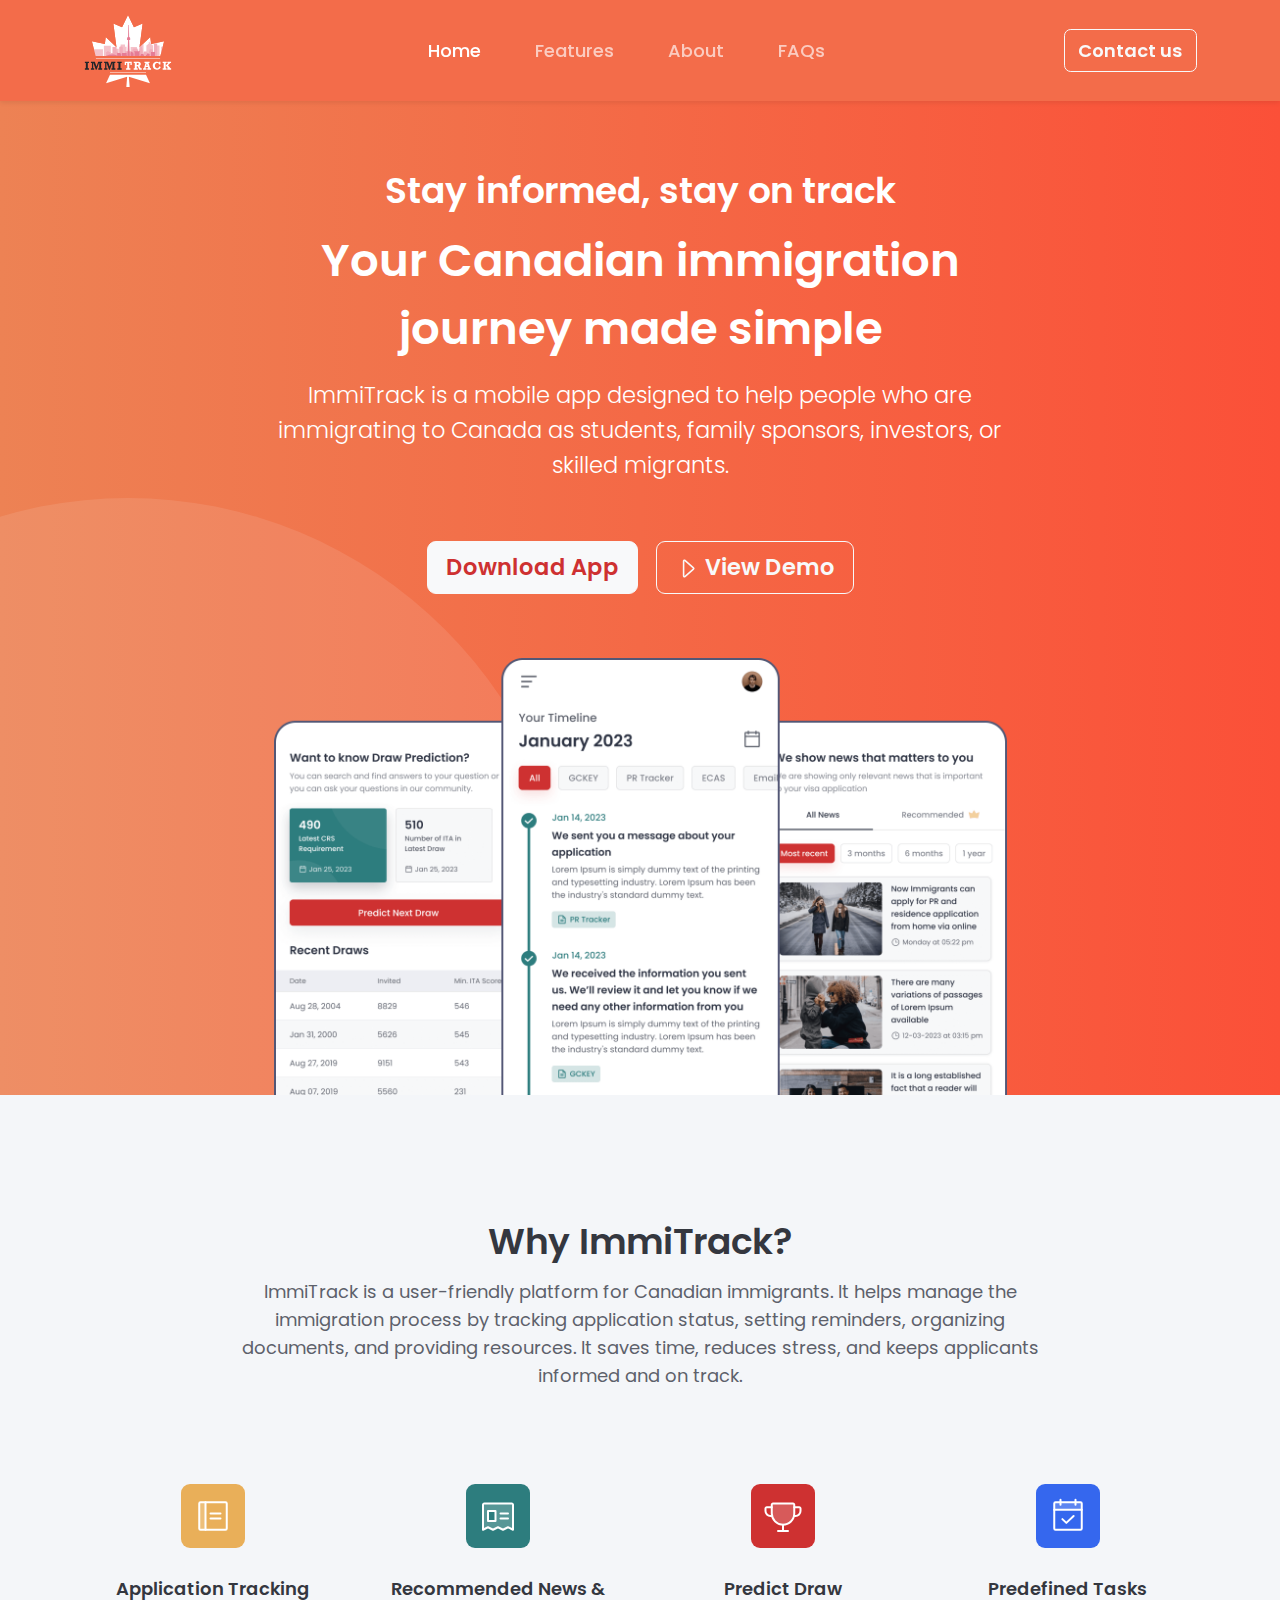
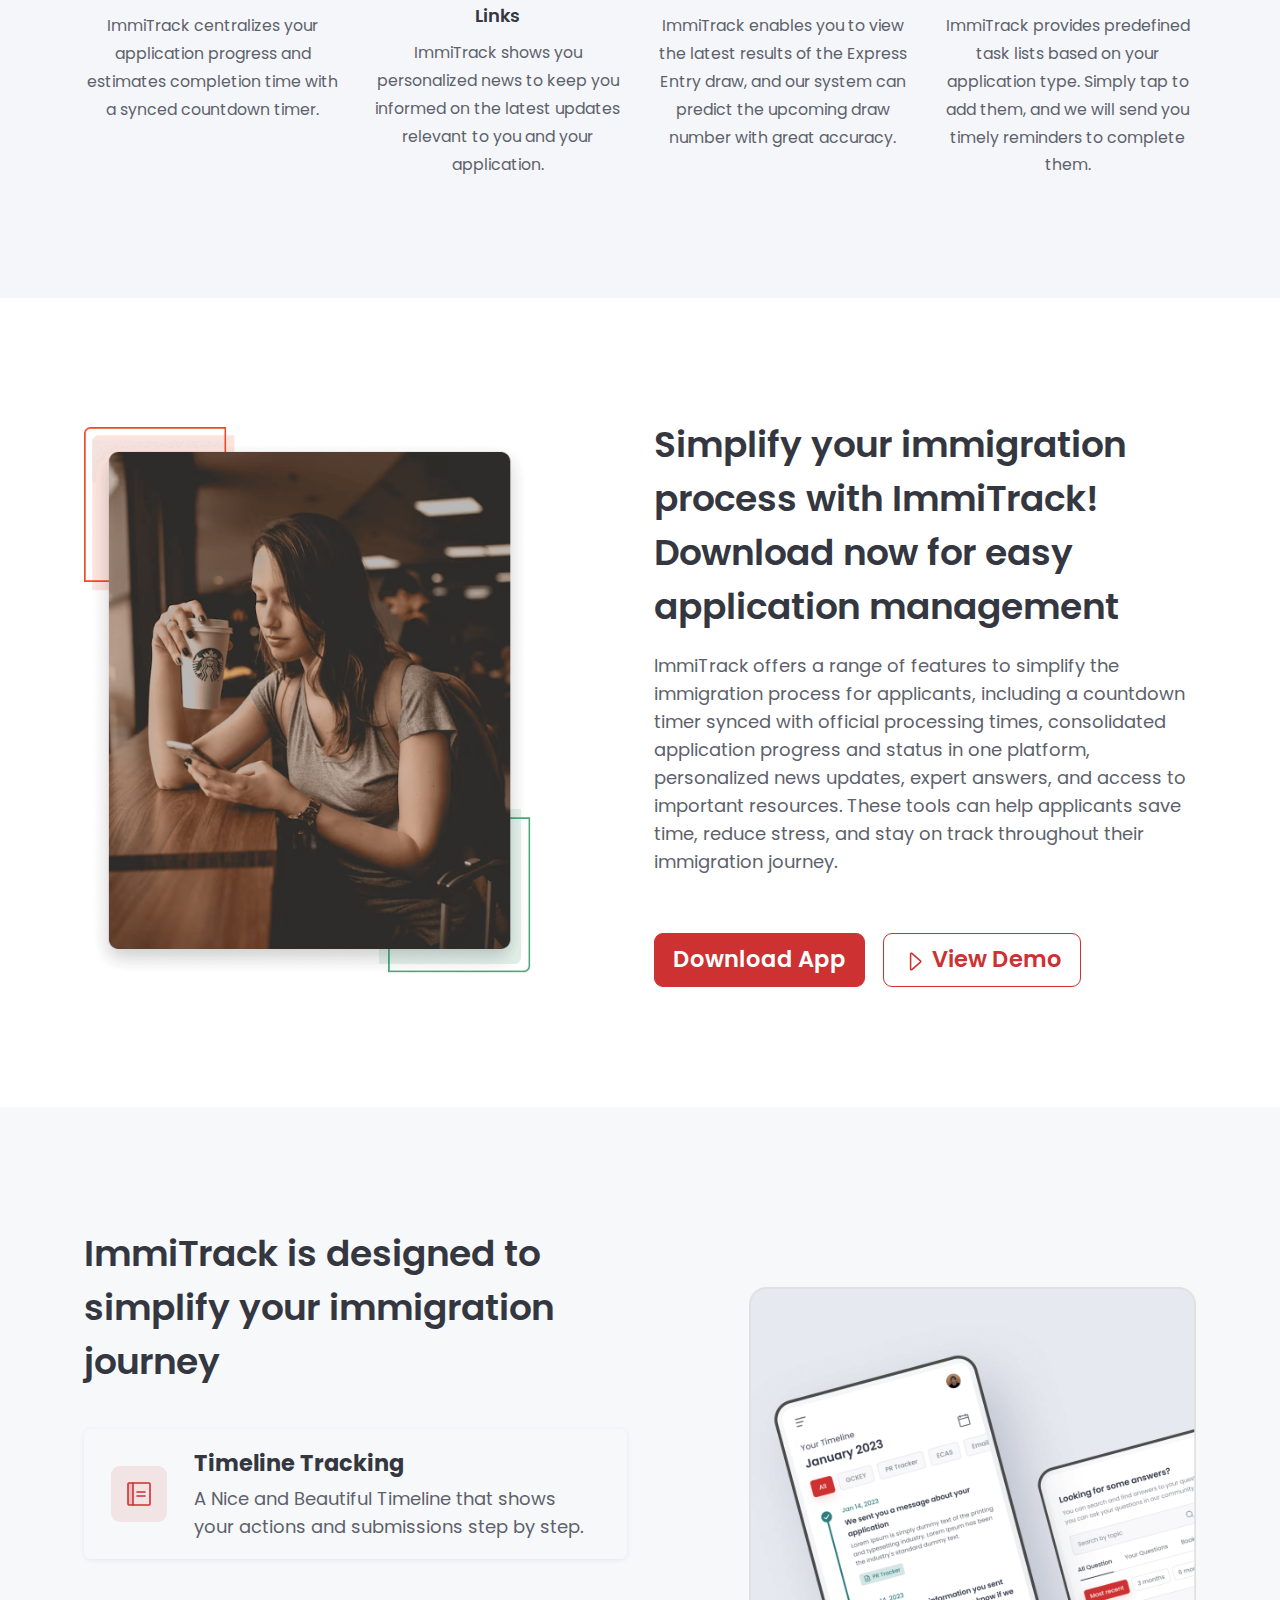
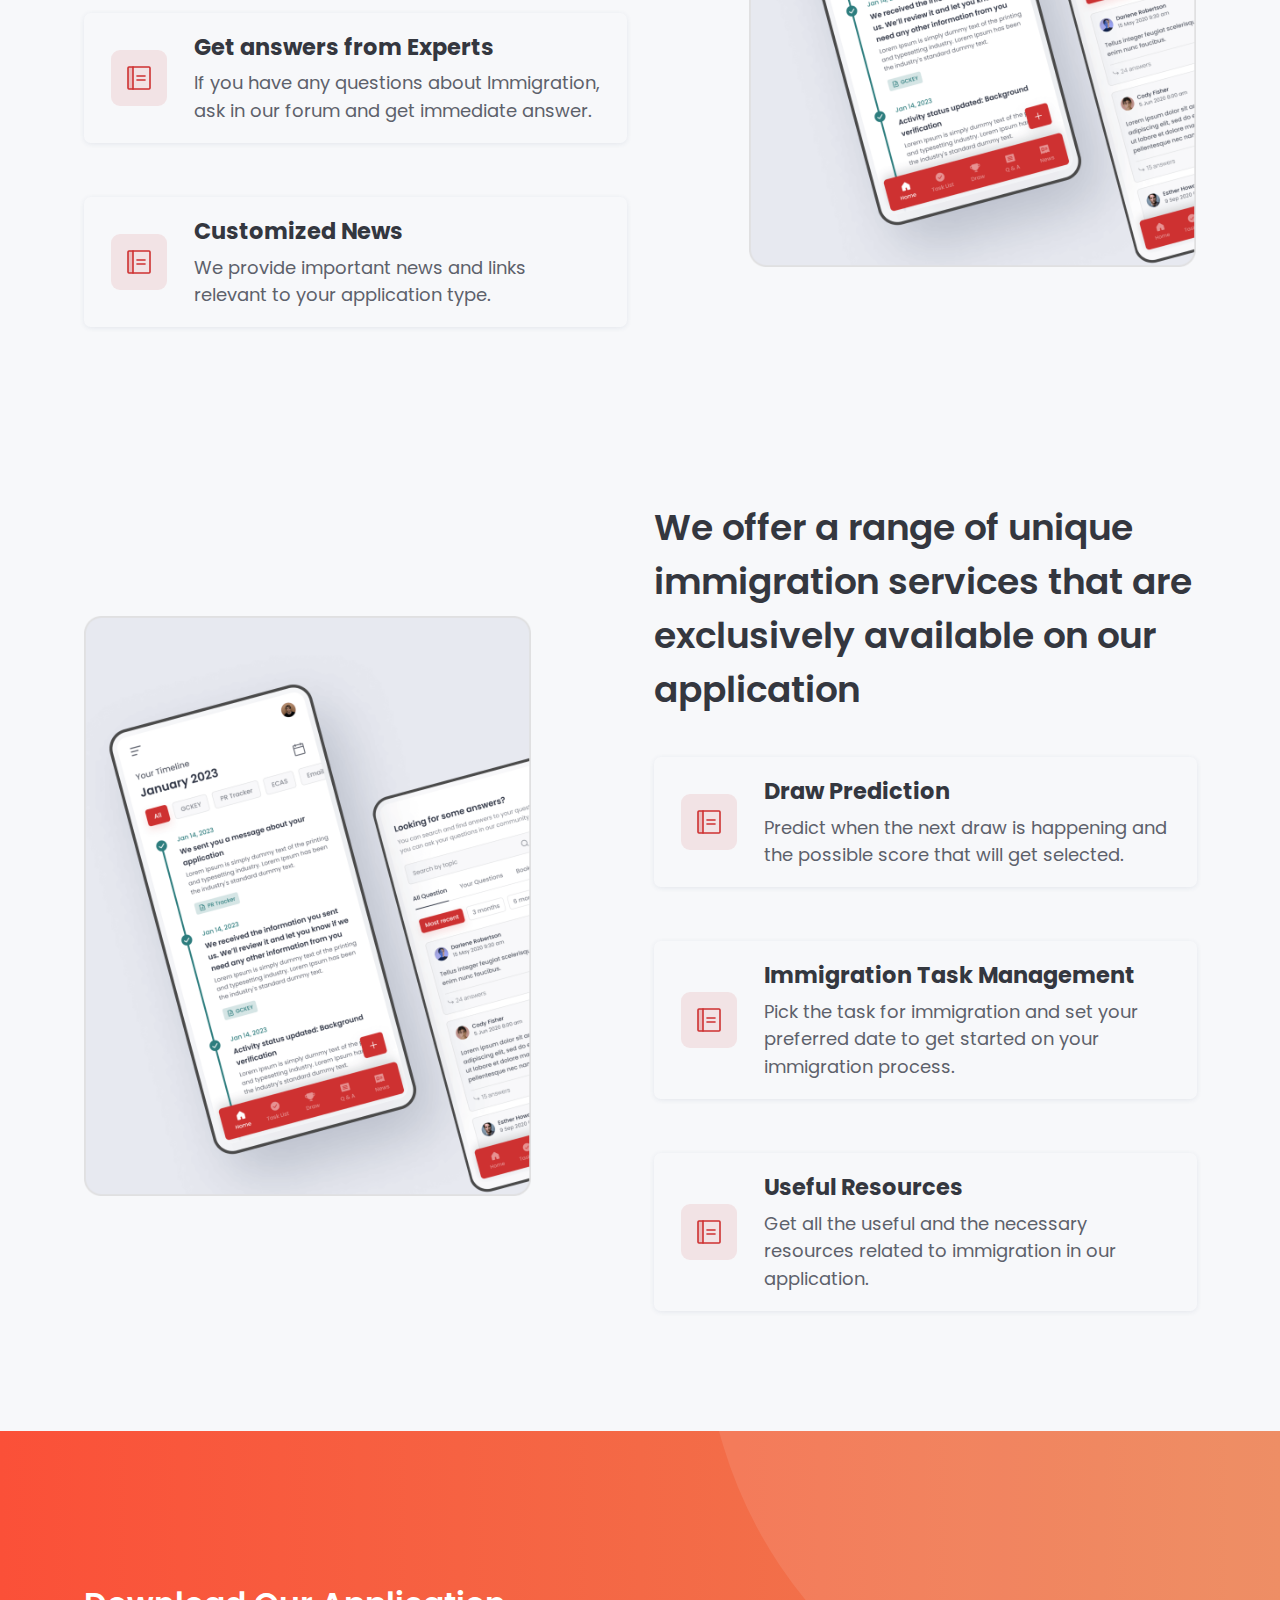
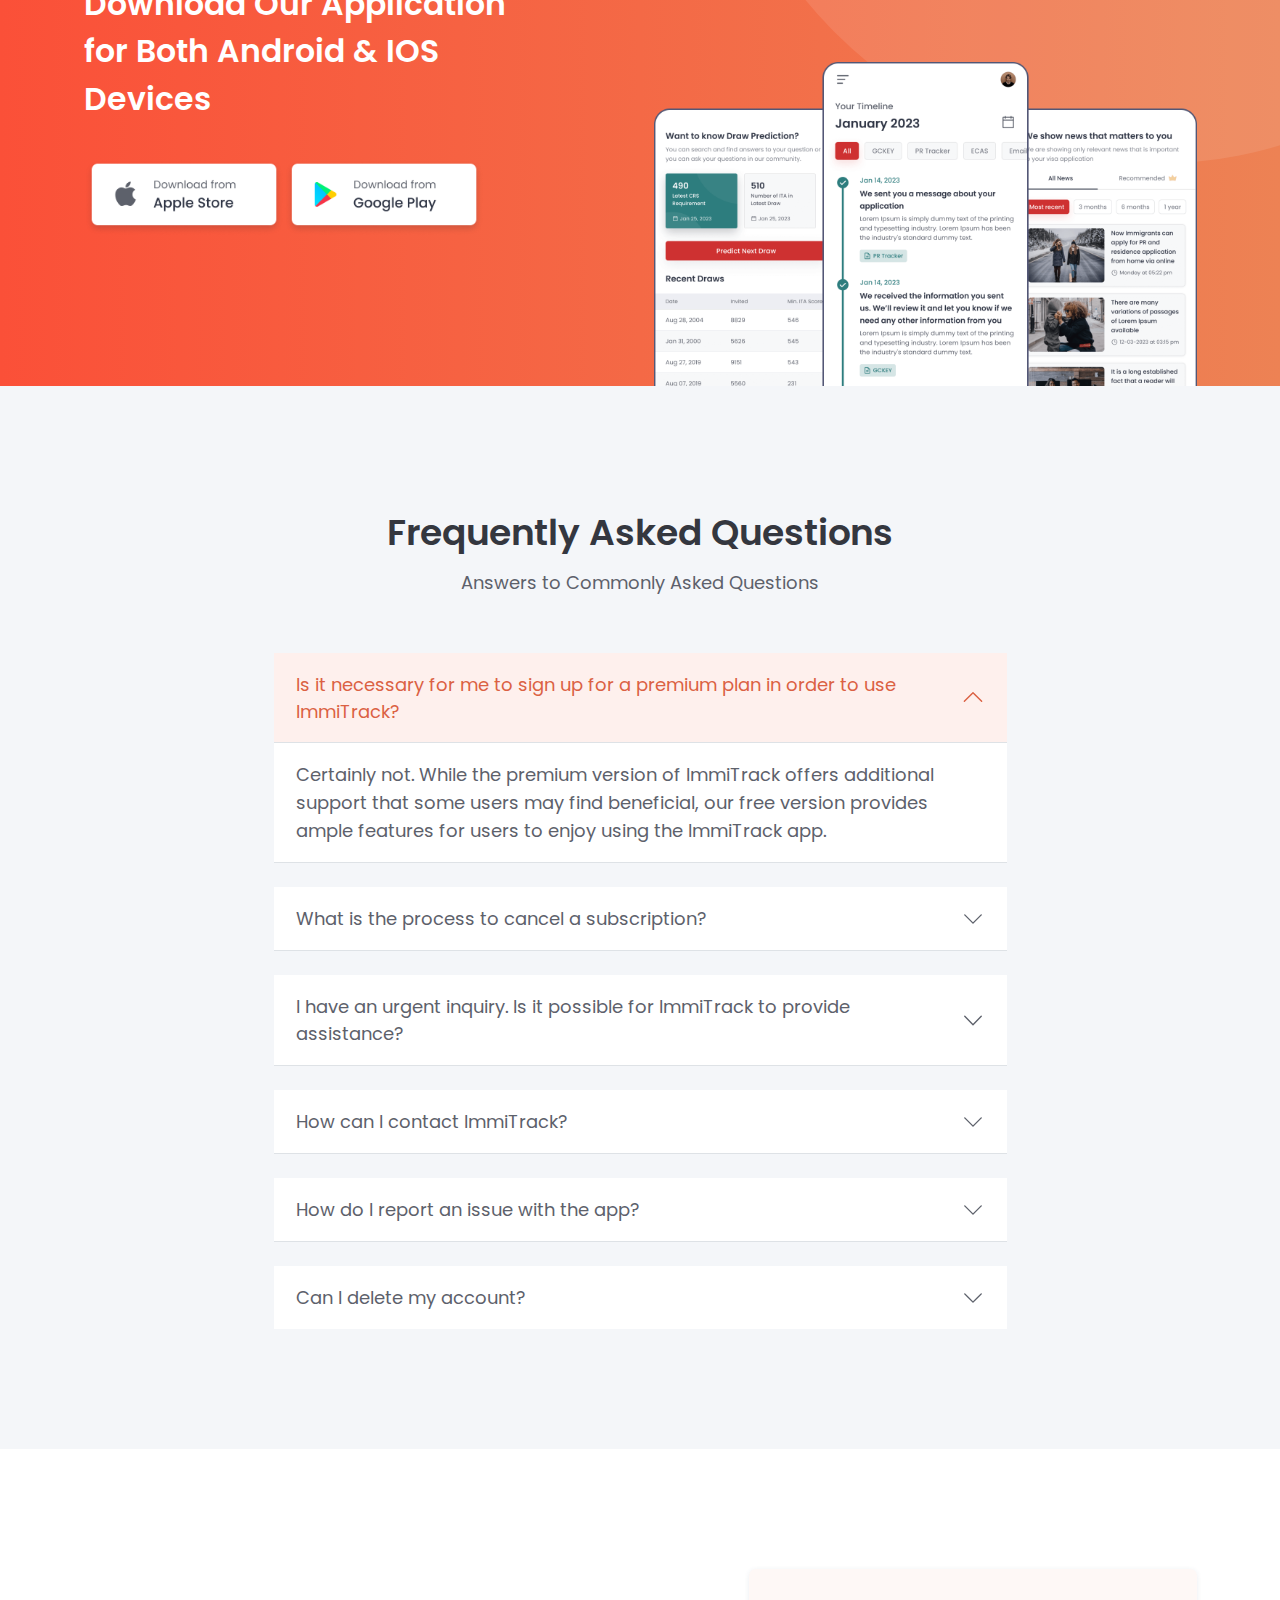
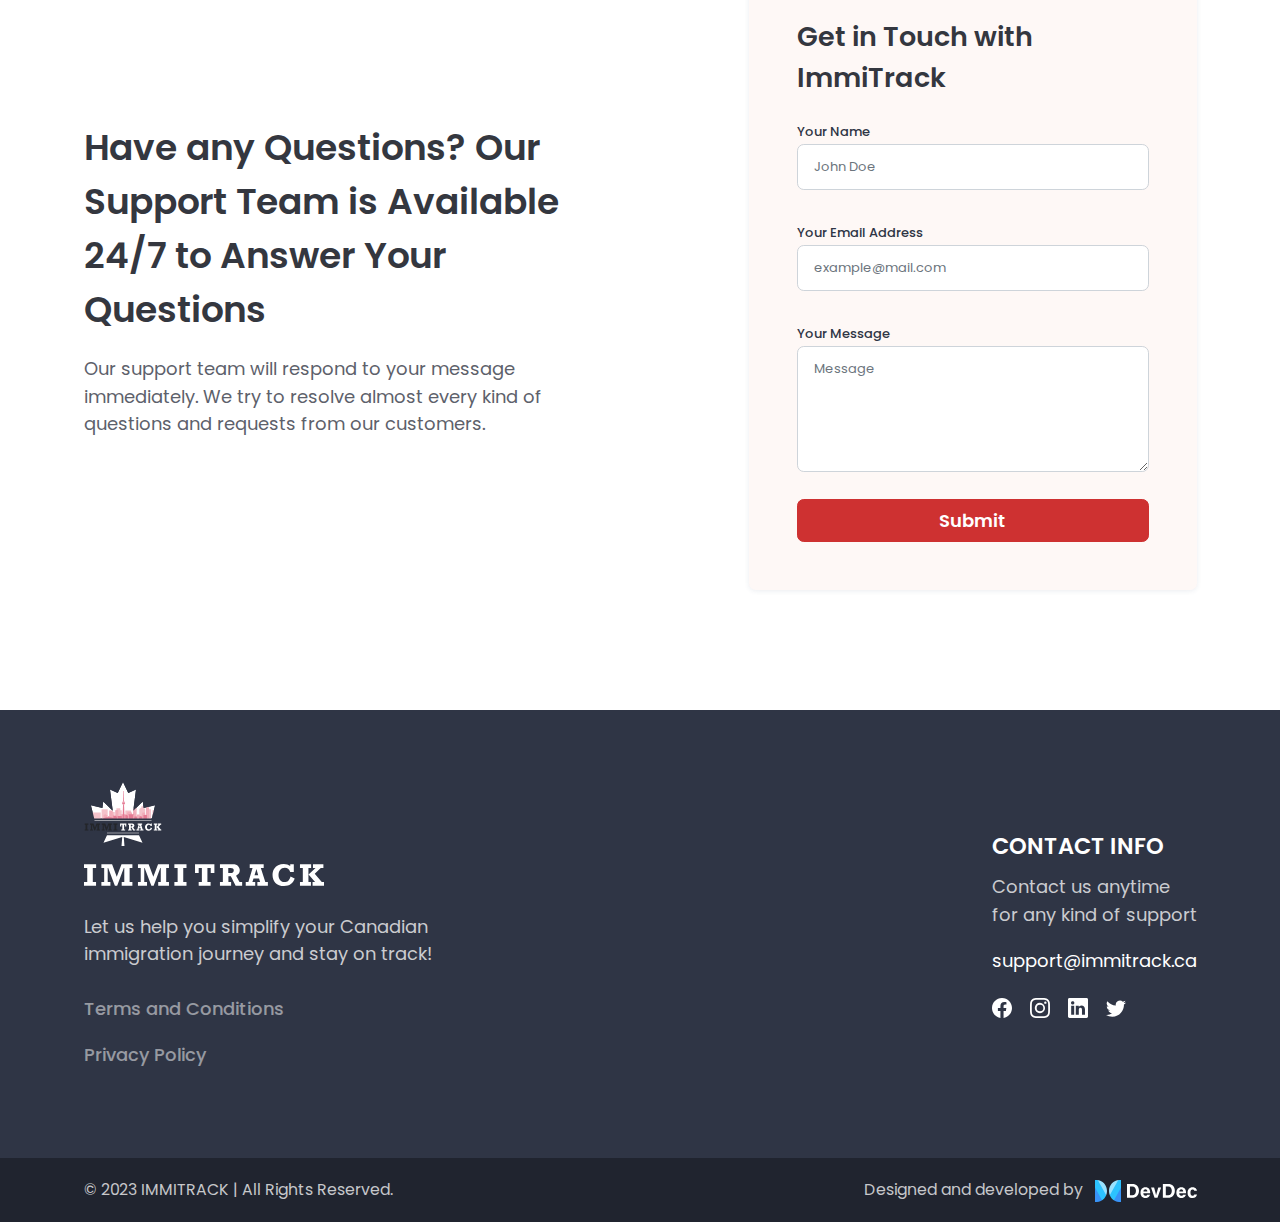
==== commit 04a0411a: "Path" ====
--- a/docs/index.html
+++ b/docs/index.html
@@ -2,831 +2,1129 @@
 
 
 <html lang="en" prefix="og: https://ogp.me/ns#">
+
   <head>
     <meta charset="UTF-8">
     <meta name="description" content="Astro description">
     <meta name="viewport" content="width=device-width">
-    <link rel="icon" type="image/svg+xml" href="/favicon.png">
+    <link rel="icon" type="image/svg+xml" href="./favicon.png">
     <meta name="generator" content="Astro v2.5.5">
     <title>ImmiTrack | Streamline Your Canadian Immigration Journey</title>
 
     <meta property="og:title" content="ImmiTrack">
-    <meta property="og:description" content="Let us help you simplify your Canadian immigration journey and stay on track!">
+    <meta property="og:description"
+      content="Let us help you simplify your Canadian immigration journey and stay on track!">
     <meta property="og:type" content="website">
     <meta property="og:url" content="https://immitrack.ca">
-    <meta property="og:image" content="/img/immitrack-dark.png">
+    <meta property="og:image" content="./img/immitrack-dark.png">
     <meta property="og:image:width" content="354">
     <meta property="og:image:height" content="294">
 
-    <meta name="description" content="ImmiTrack is a comprehensive immigration tracking and management software that simplifies your immigration process. Easily manage your visa applications, track documentation, and streamline your immigration journey with ImmiTrack's intuitive features. Stay organized and informed throughout the entire immigration process.">
-    <meta name="keywords" content="canada immigration tracking, canada visa management, immigration software, immigration process">
+    <meta name="description"
+      content="ImmiTrack is a comprehensive immigration tracking and management software that simplifies your immigration process. Easily manage your visa applications, track documentation, and streamline your immigration journey with ImmiTrack's intuitive features. Stay organized and informed throughout the entire immigration process.">
+    <meta name="keywords"
+      content="canada immigration tracking, canada visa management, immigration software, immigration process">
 
     <link rel="preconnect" href="https://fonts.googleapis.com">
     <link rel="preconnect" href="https://fonts.gstatic.com" crossorigin>
-    <link href="https://fonts.googleapis.com/css2?family=Poppins:wght@100;200;300;400;500;600;700;800;900&display=swap" rel="stylesheet">
-  <link rel="stylesheet" href="/_astro/index.ef5d68d8.css" /><script type="module" src="/_astro/hoisted.2a1f6406.js"></script></head>
-  <body class="d-flex flex-column min-vh-100" style="padding-top: 100px;" data-bs-spy="scroll" data-bs-target="#navbarSupportedContent">
-    
-
-<nav class="navbar navbar-expand-lg navbar-dark fixed-top bg-primary shadow-sm">
-  <div class="container">
-    <a class="navbar-brand" href="/">
-      <svg width="354" height="294" viewBox="0 0 354 294" fill="none" xmlns="http://www.w3.org/2000/svg" style="width: 88px; height: 72px;">
-      <g clip-path="url(#clip0_793_8518)">
-        <path d="M87.3618 278.846L173.416 252.083L170.211 294H177H183.789L180.584 252.083L266.638 278.846L250.564 244.19H103.436L87.3618 278.846Z" fill="white"></path>
-        <path d="M0 223.117V217.698H4.78244V196.454H0V191.065H17.8218V196.474H12.9895V217.688H17.8218V223.117H0Z" fill="#232529"></path>
-        <path d="M25.6396 223.117V217.698H29.7232V196.454H25.6396V191.065H41.4646L48.3837 209.835L55.3726 191.065H71.4671V196.474H67.3836V217.688H71.4671V223.117H55.5923V217.698H59.4062V196.454H58.6574L48.8829 223.117H45.4783L35.5939 196.484H34.8451V217.698H38.9686V223.117H25.6396Z" fill="#232529"></path>
-        <path d="M79.604 223.117V217.698H83.6875V196.454H79.604V191.065H95.419L102.348 209.835L109.337 191.065H125.461V196.474H121.378V217.688H125.461V223.117H109.587V217.698H113.401V196.454H112.652L102.847 223.117H99.4426L89.5582 196.484H88.8094V217.698H92.9329V223.117H79.604Z" fill="#232529"></path>
-        <path d="M133.319 223.117V217.698H138.062V196.454H133.279V191.065H151.141V196.474H146.309V217.688H151.141V223.117H133.319Z" fill="#232529"></path>
-        <path d="M169.103 223.117V217.698H173.845V196.454H169.103V203.916H163.681V191.065H192.276V203.936H186.924V196.474H182.052V217.688H186.795V223.117H169.103Z" fill="white"></path>
-        <path d="M233.201 217.668V223.117H223.596L216.468 209.094H212.863V217.708H216.857V223.117H200.323V217.698H204.656V196.454H200.323V191.065H219.293C222.877 191.065 225.463 191.977 227.041 193.82C228.573 195.53 229.416 197.751 229.407 200.05C229.407 203.682 227.587 206.353 223.946 208.063L229.068 217.728L233.201 217.668ZM212.863 203.946H215.669C219.157 203.946 220.897 202.687 220.89 200.17C220.928 199.643 220.84 199.115 220.633 198.629C220.427 198.143 220.107 197.713 219.702 197.376C218.739 196.712 217.584 196.388 216.418 196.454H212.863V203.946Z" fill="white"></path>
-        <path d="M271.151 217.668V223.117H255.646V217.698H259.639L258.142 212.199H249.955L248.277 217.698H252.501V223.117H238.523V217.698H242.417L248.567 196.484H244.373V191.065H264.961V196.474H260.768L267.387 217.688L271.151 217.668ZM256.874 207.472L254.238 197.816L251.412 207.472H256.874Z" fill="white"></path>
-        <path d="M304.119 191.065H309.45V202.353H304.119C302.608 198.294 299.985 196.267 296.251 196.274C294.915 196.192 293.578 196.44 292.36 196.997C291.141 197.554 290.077 198.403 289.262 199.469C287.656 201.697 286.824 204.393 286.896 207.141C286.773 209.889 287.665 212.585 289.402 214.713C290.183 215.642 291.161 216.383 292.265 216.883C293.37 217.382 294.571 217.626 295.782 217.598C297.847 217.619 299.841 216.836 301.343 215.414C303.025 213.777 304.15 211.65 304.558 209.335L310.778 212.339C308.409 219.778 303.214 223.497 295.193 223.497C289.532 223.497 285.209 221.945 282.373 218.84C279.454 215.642 277.899 211.425 278.04 207.091C277.969 203.986 278.746 200.921 280.287 198.227C281.69 195.777 283.77 193.787 286.277 192.498C288.865 191.203 291.722 190.544 294.614 190.575C298.015 190.461 301.353 191.522 304.069 193.579L304.119 191.065Z" fill="white"></path>
-        <path d="M318.516 223.117V217.698H322.769V196.454H318.536V191.065H334.95V196.474H330.956V217.688H334.631V223.117H318.516ZM337.087 223.117V217.698H340.741L331.186 206.29L341.51 196.484H337.746V191.065H353.141V196.474H349.287L340.392 205.308L350.725 217.668H353.99V223.117H337.087Z" fill="white"></path>
-        <path d="M307.923 176.422H46.0771V178.956H307.923V176.422Z" fill="white"></path>
-        <path d="M250.514 232.762H103.476V235.296H250.514V232.762Z" fill="white"></path>
-        <mask id="mask0_793_8518" style="mask-type:luminance" maskUnits="userSpaceOnUse" x="29" y="0" width="296" height="168">
-          <path d="M324.676 107.021L271.541 118.92L267.856 89.3929L224.126 132.041L236.796 34.8557L201.232 50.4306L177 0L152.768 50.4306L117.205 34.8557L129.875 132.041L86.1439 89.3929L82.4597 118.92L29.3237 107.021L44.8092 167.117H309.191L324.676 107.021Z" fill="white"></path>
-        </mask>
-        <g mask="url(#mask0_793_8518)">
-          <path d="M324.677 107.031L271.541 118.92L267.866 89.3929L224.126 132.041L236.796 34.8557L201.232 50.4406L177 0L152.768 50.4406L117.205 34.8557L129.875 132.041L86.1438 89.3929L82.4597 118.92L29.3237 107.031L44.8092 167.117H309.201L324.677 107.031Z" fill="white"></path>
-          <path d="M74.632 139.823H35.5938V197.115H74.632V139.823Z" fill="#F4C2CA"></path>
-          <path d="M106.632 125.731H78.6758V197.115H106.632V125.731Z" fill="#F4C2CA"></path>
-          <path d="M139.04 137.84H118.762V192.067H139.04V137.84Z" fill="#F4C2CA"></path>
-          <path d="M164.66 120.703H146.728V192.067H164.66V120.703Z" fill="#F4C2CA"></path>
-          <path d="M171.08 129.607H162.373V192.057H171.08V129.607Z" fill="#F4C2CA"></path>
-          <path d="M213.452 131.1H187.723V192.067H213.452V131.1Z" fill="#F4C2CA"></path>
-          <path d="M240.35 118.87H223.297V193.609H240.35V118.87Z" fill="#F4C2CA"></path>
-          <path d="M277.481 124.81V122.296H274.256V119.782H272.539V118.069H269.703V111.669H265.81V104.818H265.28V111.669H261.396V118.069H258.561V119.782H256.844V122.296H253.609V124.81H251.961V193.61H279.128V124.81H277.481Z" fill="#F4C2CA"></path>
-          <path d="M305.766 125.04H287.306V174.409H305.766V125.04Z" fill="#F4C2CA"></path>
-          <path d="M337.426 129.607H312.366V168.099H337.426V129.607Z" fill="#F4C2CA"></path>
-          <path d="M98.1548 147.866H91.735V151.162H87.8611V188.001H105.363V151.162H98.1548V147.866Z" fill="#F2ADBA"></path>
-          <path d="M130.284 131.1H113.63V155.669H108.169V174.409H135.745V163.441V155.669V149.95H130.284V131.1Z" fill="#F2ADBA"></path>
-          <path d="M157.331 171.304H155.614V131.42H154.535V130.168H153.607V128.716H143.203V130.168H142.235V131.42H141.157V178.505H138.072V186.618H141.157H154.595H155.614H156.982H157.331H160.286V176.562H157.331V171.304Z" fill="#F2ADBA"></path>
-          <path d="M191.327 147.596H164.899V186.618H191.327V147.596Z" fill="#F2ADBA"></path>
-          <path d="M215.669 136.468H198.047V141.266H194.972V186.618H218.894V141.266H215.669V136.468Z" fill="#F2ADBA"></path>
-          <path d="M235.677 137.159H234.09V129.006H225.653V137.159H224.056V144.241H222.917V186.618H236.895V144.241H235.677V137.159Z" fill="#F2ADBA"></path>
-          <path d="M253.429 148.788H241.588V153.385H239.631V187.42H255.426V153.385H253.429V148.788Z" fill="#F2ADBA"></path>
-          <path d="M277.671 139.823H265.49V145.613H263.553V188.231H279.608V145.613H277.671V139.823Z" fill="#F2ADBA"></path>
-          <path d="M290.091 116.206V105.959H288.953V116.206H282.763V188.231H296.281V116.206H290.091Z" fill="#F2ADBA"></path>
-          <path d="M185.786 94.4109H173.176V101.873H185.786V94.4109Z" fill="#E57C95"></path>
-          <path d="M187.553 245.603H171.409L177.36 101.883H181.613L187.553 245.603Z" fill="#E57C95"></path>
-          <path d="M182.901 90.074H176.071L173.176 94.4109H185.786L182.901 90.074Z" fill="#E57C95"></path>
-          <path d="M180.634 41.0857H178.328L177.36 90.074H181.613L180.634 41.0857Z" fill="#E57C95"></path>
-          <path d="M171.409 163.892V155.669H152.139V163.892V212.119H173.176V163.892H171.409Z" fill="#E57C95"></path>
-          <path d="M146.678 159.785V155.058H132.78V159.785V161.608V218.059H149.184V159.785H146.678Z" fill="#E57C95"></path>
-          <path d="M111.823 204.116C132.457 204.116 149.184 194.601 149.184 182.862C149.184 171.124 132.457 161.608 111.823 161.608C91.1894 161.608 74.4624 171.124 74.4624 182.862C74.4624 194.601 91.1894 204.116 111.823 204.116Z" fill="#E57C95"></path>
-          <path d="M198.276 156.731V153.155H194.752V149.95H189.161V153.155H187.553V156.731V158.864V191.476H199.834V156.731H198.276Z" fill="#E57C95"></path>
-          <path d="M202.27 147.586V151.552H203.788V188.922H224.135V151.552H225.653V147.586H202.27Z" fill="#E57C95"></path>
-          <path d="M240.46 163.131V158.864H229.527V163.131H227.929V189.954H242.057V163.131H240.46Z" fill="#E57C95"></path>
-          <path d="M262.016 159.435V157.662H254.437V159.435H251.362V160.467H254.437V163.131H250.334V190.635H265.26V163.131V160.467V159.435H262.016Z" fill="#E57C95"></path>
-          <path d="M287.016 151.552H270.912V188.231H287.016V151.552Z" fill="#E57C95"></path>
-        </g>
-      </g>
-      <defs>
-        <clipPath id="clip0_793_8518">
-          <rect width="354" height="294" fill="white"></rect>
-        </clipPath>
-      </defs>
-    </svg>
-    </a>
-    <button class="navbar-toggler" type="button" data-bs-toggle="collapse" data-bs-target="#navbarSupportedContent" aria-controls="navbarSupportedContent" aria-expanded="false" aria-label="Toggle navigation">
-      <span class="navbar-toggler-icon"></span>
-    </button>
-    <div class="collapse navbar-collapse" id="navbarSupportedContent">
-      <ul class="navbar-nav mx-auto mb-2 mb-lg-0 text-center">
-        <li class="nav-item">
-          <a href="/#header" class="nav-link px-4">Home</a>
-        </li>
-        <li class="nav-item">
-          <a href="/#features" class="nav-link px-4">Features</a>
-        </li>
-        <li class="nav-item">
-          <a href="/#about" class="nav-link px-4">About</a>
-        </li>
-        <li class="nav-item">
-          <a href="/#faqs" class="nav-link px-4">FAQs</a>
-        </li>
-      </ul>
-      <a class="btn btn-outline-light d-block d-lg-inline-block mb-2 mb-lg-0" href="/#contact-us">
-        Contact us
-      </a>
-    </div>
-  </div>
-</nav>
-    
-  <main>
-    
-
-<header class="text-center d-flex bg-linier-gradient text-white" id="header">
-  <div class="container z-1 position-relative">
-    <div class="row justify-content-center">
-      <div class="col-lg-8">
-        <h2 class="text-white" style="margin-top: 64px;">
-          Stay informed, stay on track
-        </h2>
-        <h1 class="text-white">
-          Your Canadian immigration journey made simple
-        </h1>
-        <p class="lead" style="margin-top: 16px;">
-          ImmiTrack is a mobile app designed to help people who are immigrating
-          to Canada as students, family sponsors, investors, or skilled
-          migrants.
-        </p>
-
-        <div class="d-inline-flex gap-3 text-start flex-wrap justify-content-center" style="margin-top: 40px;">
-          
-
-
-<!-- Button trigger modal --><button type="button" class="btn btn-light btn-lg text-danger" data-bs-toggle="modal" data-bs-target="#downloadsModal">
-   Download App
-</button>
-
-<!-- Modal -->
-<div class="modal fade" id="downloadsModal" tabindex="-1" aria-labelledby="downloadsModalLabel" aria-hidden="true">
-  <div class="modal-dialog modal-lg modal-dialog-centered">
-    <div class="modal-content">
-     
-      <div class="modal-body">
-        
-            <div class="text-center bg-linier-gradient rounded-2 p-5" style="margin: -1rem">
-              <h2 class="text-white">
-                Download Our Application for Both Android & IOS Devices
-              </h2>
-              <div class="d-inline-flex mt-4 flex-wrap justify-content-center position-relative">
-                <a href="https://apps.apple.com/us/app/immitrack-canada-immigration/id6446178659" target="_blank" class="cursor-pointer">
-                  <img src="/img/app-store.png" alt="Download from App Store" width="200">
-                </a>
-                <a href="https://play.google.com/store/apps/details?id=ca.immitrack" target="_blank" class="cursor-pointer">
-                  <img src="/img/google-play.png" alt="Download from Google Play" width="200">
-                </a>
-              </div>
-            </div>
-          
-      </div>
-    </div>
-  </div>
-</div>
-          
-
-
-<!-- Button trigger modal --><button type="button" class="btn btn-outline-light btn-lg" data-bs-toggle="modal" data-bs-target="#viewDemoModal">
-  <svg xmlns="http://www.w3.org/2000/svg" width="25" height="25" fill="currentColor" viewBox="0 0 16 16">
-              <path d="M6 12.796V3.204L11.481 8 6 12.796zm.659.753 5.48-4.796a1 1 0 0 0 0-1.506L6.66 2.451C6.011 1.885 5 2.345 5 3.204v9.592a1 1 0 0 0 1.659.753z"></path>
-            </svg> View Demo
-</button>
-
-<!-- Modal -->
-<div class="modal fade" id="viewDemoModal" tabindex="-1" aria-labelledby="viewDemoModalLabel" aria-hidden="true">
-  <div class="modal-dialog modal-lg modal-dialog-centered">
-    <div class="modal-content">
-     <div class="modal-header">
-          <h6 class="modal-title" id="viewDemoModalLabel">ImmiTrack: Your Essential Mobile App for a Smooth Immigration to Canada</h6>
-          <button type="button" class="btn-close" data-bs-dismiss="modal" aria-label="Close"></button>
-        </div>
-      <div class="modal-body">
-        
-      </div>
-    </div>
-  </div>
-</div>
-        </div>
-
-        <img src="/img/stack.png" alt="Banner Image" width="748" height="446" class="img-fluid" style="aspect-ratio: 748 / 446; margin-top: 64px;">
-      </div>
-    </div>
-  </div>
-</header>
-    <section class="text-center" style="padding-block: 120px; background-color: #F4F6F9;" id="features">
-  <div class="container">
-    <div class="row justify-content-center">
-      <div class="col-lg-9">
-        <h2>Why ImmiTrack?</h2>
-        <p class="mb-0">
-          ImmiTrack is a user-friendly platform for Canadian immigrants. It
-          helps manage the immigration process by tracking application status,
-          setting reminders, organizing documents, and providing resources. It
-          saves time, reduces stress, and keeps applicants informed and on
-          track.
-        </p>
-      </div>
-    </div>
-
-    <div class="row gy-5" style="margin-top: 40px">
-      <div class="col-md-6 col-xl-3">
-        <div class="icon-wrapper d-inline-flex justify-content-center align-items-center rounded-3 mb-4 bg-warning" style="width: 64px; height: 64px;">
-          <svg width="40" height="40" viewBox="0 0 40 40" fill="none" xmlns="http://www.w3.org/2000/svg">
-            <path opacity="0.2" d="M12.5 33.75H7.5C7.16848 33.75 6.85054 33.6183 6.61612 33.3839C6.3817 33.1495 6.25 32.8315 6.25 32.5V7.5C6.25 7.16848 6.3817 6.85054 6.61612 6.61612C6.85054 6.3817 7.16848 6.25 7.5 6.25H12.5V33.75Z" fill="white"></path>
-            <path d="M17.5 17.5H27.5" stroke="white" stroke-width="2" stroke-linecap="round" stroke-linejoin="round"></path>
-            <path d="M17.5 22.5H27.5" stroke="white" stroke-width="2" stroke-linecap="round" stroke-linejoin="round"></path>
-            <path d="M32.5 6.25H7.5C6.80964 6.25 6.25 6.80964 6.25 7.5V32.5C6.25 33.1904 6.80964 33.75 7.5 33.75H32.5C33.1904 33.75 33.75 33.1904 33.75 32.5V7.5C33.75 6.80964 33.1904 6.25 32.5 6.25Z" stroke="white" stroke-width="2" stroke-linecap="round" stroke-linejoin="round"></path>
-            <path d="M12.5 6.25V33.75" stroke="white" stroke-width="2" stroke-linecap="round" stroke-linejoin="round"></path>
+    <link href="https://fonts.googleapis.com/css2?family=Poppins:wght@100;200;300;400;500;600;700;800;900&display=swap"
+      rel="stylesheet">
+    <link rel="stylesheet" href="./_astro/index.ef5d68d8.css" />
+    <script type="module" src="./_astro/hoisted.2a1f6406.js"></script>
+  </head>
+
+  <body class="d-flex flex-column min-vh-100" style="padding-top: 100px;" data-bs-spy="scroll"
+    data-bs-target="#navbarSupportedContent">
+
+
+    <nav class="navbar navbar-expand-lg navbar-dark fixed-top bg-primary shadow-sm">
+      <div class="container">
+        <a class="navbar-brand" href="./">
+          <svg width="354" height="294" viewBox="0 0 354 294" fill="none" xmlns="http://www.w3.org/2000/svg"
+            style="width: 88px; height: 72px;">
+            <g clip-path="url(#clip0_793_8518)">
+              <path
+                d="M87.3618 278.846L173.416 252.083L170.211 294H177H183.789L180.584 252.083L266.638 278.846L250.564 244.19H103.436L87.3618 278.846Z"
+                fill="white"></path>
+              <path d="M0 223.117V217.698H4.78244V196.454H0V191.065H17.8218V196.474H12.9895V217.688H17.8218V223.117H0Z"
+                fill="#232529"></path>
+              <path
+                d="M25.6396 223.117V217.698H29.7232V196.454H25.6396V191.065H41.4646L48.3837 209.835L55.3726 191.065H71.4671V196.474H67.3836V217.688H71.4671V223.117H55.5923V217.698H59.4062V196.454H58.6574L48.8829 223.117H45.4783L35.5939 196.484H34.8451V217.698H38.9686V223.117H25.6396Z"
+                fill="#232529"></path>
+              <path
+                d="M79.604 223.117V217.698H83.6875V196.454H79.604V191.065H95.419L102.348 209.835L109.337 191.065H125.461V196.474H121.378V217.688H125.461V223.117H109.587V217.698H113.401V196.454H112.652L102.847 223.117H99.4426L89.5582 196.484H88.8094V217.698H92.9329V223.117H79.604Z"
+                fill="#232529"></path>
+              <path
+                d="M133.319 223.117V217.698H138.062V196.454H133.279V191.065H151.141V196.474H146.309V217.688H151.141V223.117H133.319Z"
+                fill="#232529"></path>
+              <path
+                d="M169.103 223.117V217.698H173.845V196.454H169.103V203.916H163.681V191.065H192.276V203.936H186.924V196.474H182.052V217.688H186.795V223.117H169.103Z"
+                fill="white"></path>
+              <path
+                d="M233.201 217.668V223.117H223.596L216.468 209.094H212.863V217.708H216.857V223.117H200.323V217.698H204.656V196.454H200.323V191.065H219.293C222.877 191.065 225.463 191.977 227.041 193.82C228.573 195.53 229.416 197.751 229.407 200.05C229.407 203.682 227.587 206.353 223.946 208.063L229.068 217.728L233.201 217.668ZM212.863 203.946H215.669C219.157 203.946 220.897 202.687 220.89 200.17C220.928 199.643 220.84 199.115 220.633 198.629C220.427 198.143 220.107 197.713 219.702 197.376C218.739 196.712 217.584 196.388 216.418 196.454H212.863V203.946Z"
+                fill="white"></path>
+              <path
+                d="M271.151 217.668V223.117H255.646V217.698H259.639L258.142 212.199H249.955L248.277 217.698H252.501V223.117H238.523V217.698H242.417L248.567 196.484H244.373V191.065H264.961V196.474H260.768L267.387 217.688L271.151 217.668ZM256.874 207.472L254.238 197.816L251.412 207.472H256.874Z"
+                fill="white"></path>
+              <path
+                d="M304.119 191.065H309.45V202.353H304.119C302.608 198.294 299.985 196.267 296.251 196.274C294.915 196.192 293.578 196.44 292.36 196.997C291.141 197.554 290.077 198.403 289.262 199.469C287.656 201.697 286.824 204.393 286.896 207.141C286.773 209.889 287.665 212.585 289.402 214.713C290.183 215.642 291.161 216.383 292.265 216.883C293.37 217.382 294.571 217.626 295.782 217.598C297.847 217.619 299.841 216.836 301.343 215.414C303.025 213.777 304.15 211.65 304.558 209.335L310.778 212.339C308.409 219.778 303.214 223.497 295.193 223.497C289.532 223.497 285.209 221.945 282.373 218.84C279.454 215.642 277.899 211.425 278.04 207.091C277.969 203.986 278.746 200.921 280.287 198.227C281.69 195.777 283.77 193.787 286.277 192.498C288.865 191.203 291.722 190.544 294.614 190.575C298.015 190.461 301.353 191.522 304.069 193.579L304.119 191.065Z"
+                fill="white"></path>
+              <path
+                d="M318.516 223.117V217.698H322.769V196.454H318.536V191.065H334.95V196.474H330.956V217.688H334.631V223.117H318.516ZM337.087 223.117V217.698H340.741L331.186 206.29L341.51 196.484H337.746V191.065H353.141V196.474H349.287L340.392 205.308L350.725 217.668H353.99V223.117H337.087Z"
+                fill="white"></path>
+              <path d="M307.923 176.422H46.0771V178.956H307.923V176.422Z" fill="white"></path>
+              <path d="M250.514 232.762H103.476V235.296H250.514V232.762Z" fill="white"></path>
+              <mask id="mask0_793_8518" style="mask-type:luminance" maskUnits="userSpaceOnUse" x="29" y="0" width="296"
+                height="168">
+                <path
+                  d="M324.676 107.021L271.541 118.92L267.856 89.3929L224.126 132.041L236.796 34.8557L201.232 50.4306L177 0L152.768 50.4306L117.205 34.8557L129.875 132.041L86.1439 89.3929L82.4597 118.92L29.3237 107.021L44.8092 167.117H309.191L324.676 107.021Z"
+                  fill="white"></path>
+              </mask>
+              <g mask="url(#mask0_793_8518)">
+                <path
+                  d="M324.677 107.031L271.541 118.92L267.866 89.3929L224.126 132.041L236.796 34.8557L201.232 50.4406L177 0L152.768 50.4406L117.205 34.8557L129.875 132.041L86.1438 89.3929L82.4597 118.92L29.3237 107.031L44.8092 167.117H309.201L324.677 107.031Z"
+                  fill="white"></path>
+                <path d="M74.632 139.823H35.5938V197.115H74.632V139.823Z" fill="#F4C2CA"></path>
+                <path d="M106.632 125.731H78.6758V197.115H106.632V125.731Z" fill="#F4C2CA"></path>
+                <path d="M139.04 137.84H118.762V192.067H139.04V137.84Z" fill="#F4C2CA"></path>
+                <path d="M164.66 120.703H146.728V192.067H164.66V120.703Z" fill="#F4C2CA"></path>
+                <path d="M171.08 129.607H162.373V192.057H171.08V129.607Z" fill="#F4C2CA"></path>
+                <path d="M213.452 131.1H187.723V192.067H213.452V131.1Z" fill="#F4C2CA"></path>
+                <path d="M240.35 118.87H223.297V193.609H240.35V118.87Z" fill="#F4C2CA"></path>
+                <path
+                  d="M277.481 124.81V122.296H274.256V119.782H272.539V118.069H269.703V111.669H265.81V104.818H265.28V111.669H261.396V118.069H258.561V119.782H256.844V122.296H253.609V124.81H251.961V193.61H279.128V124.81H277.481Z"
+                  fill="#F4C2CA"></path>
+                <path d="M305.766 125.04H287.306V174.409H305.766V125.04Z" fill="#F4C2CA"></path>
+                <path d="M337.426 129.607H312.366V168.099H337.426V129.607Z" fill="#F4C2CA"></path>
+                <path d="M98.1548 147.866H91.735V151.162H87.8611V188.001H105.363V151.162H98.1548V147.866Z"
+                  fill="#F2ADBA"></path>
+                <path d="M130.284 131.1H113.63V155.669H108.169V174.409H135.745V163.441V155.669V149.95H130.284V131.1Z"
+                  fill="#F2ADBA"></path>
+                <path
+                  d="M157.331 171.304H155.614V131.42H154.535V130.168H153.607V128.716H143.203V130.168H142.235V131.42H141.157V178.505H138.072V186.618H141.157H154.595H155.614H156.982H157.331H160.286V176.562H157.331V171.304Z"
+                  fill="#F2ADBA"></path>
+                <path d="M191.327 147.596H164.899V186.618H191.327V147.596Z" fill="#F2ADBA"></path>
+                <path d="M215.669 136.468H198.047V141.266H194.972V186.618H218.894V141.266H215.669V136.468Z"
+                  fill="#F2ADBA"></path>
+                <path
+                  d="M235.677 137.159H234.09V129.006H225.653V137.159H224.056V144.241H222.917V186.618H236.895V144.241H235.677V137.159Z"
+                  fill="#F2ADBA"></path>
+                <path d="M253.429 148.788H241.588V153.385H239.631V187.42H255.426V153.385H253.429V148.788Z"
+                  fill="#F2ADBA"></path>
+                <path d="M277.671 139.823H265.49V145.613H263.553V188.231H279.608V145.613H277.671V139.823Z"
+                  fill="#F2ADBA"></path>
+                <path d="M290.091 116.206V105.959H288.953V116.206H282.763V188.231H296.281V116.206H290.091Z"
+                  fill="#F2ADBA"></path>
+                <path d="M185.786 94.4109H173.176V101.873H185.786V94.4109Z" fill="#E57C95"></path>
+                <path d="M187.553 245.603H171.409L177.36 101.883H181.613L187.553 245.603Z" fill="#E57C95"></path>
+                <path d="M182.901 90.074H176.071L173.176 94.4109H185.786L182.901 90.074Z" fill="#E57C95"></path>
+                <path d="M180.634 41.0857H178.328L177.36 90.074H181.613L180.634 41.0857Z" fill="#E57C95"></path>
+                <path d="M171.409 163.892V155.669H152.139V163.892V212.119H173.176V163.892H171.409Z" fill="#E57C95">
+                </path>
+                <path d="M146.678 159.785V155.058H132.78V159.785V161.608V218.059H149.184V159.785H146.678Z"
+                  fill="#E57C95"></path>
+                <path
+                  d="M111.823 204.116C132.457 204.116 149.184 194.601 149.184 182.862C149.184 171.124 132.457 161.608 111.823 161.608C91.1894 161.608 74.4624 171.124 74.4624 182.862C74.4624 194.601 91.1894 204.116 111.823 204.116Z"
+                  fill="#E57C95"></path>
+                <path
+                  d="M198.276 156.731V153.155H194.752V149.95H189.161V153.155H187.553V156.731V158.864V191.476H199.834V156.731H198.276Z"
+                  fill="#E57C95"></path>
+                <path d="M202.27 147.586V151.552H203.788V188.922H224.135V151.552H225.653V147.586H202.27Z"
+                  fill="#E57C95"></path>
+                <path d="M240.46 163.131V158.864H229.527V163.131H227.929V189.954H242.057V163.131H240.46Z"
+                  fill="#E57C95"></path>
+                <path
+                  d="M262.016 159.435V157.662H254.437V159.435H251.362V160.467H254.437V163.131H250.334V190.635H265.26V163.131V160.467V159.435H262.016Z"
+                  fill="#E57C95"></path>
+                <path d="M287.016 151.552H270.912V188.231H287.016V151.552Z" fill="#E57C95"></path>
+              </g>
+            </g>
+            <defs>
+              <clipPath id="clip0_793_8518">
+                <rect width="354" height="294" fill="white"></rect>
+              </clipPath>
+            </defs>
           </svg>
-        </div>
-
-        <h6 class="mb-2">Application Tracking</h6>
-        <small>ImmiTrack centralizes your application progress and estimates
-          completion time with a synced countdown timer.</small>
-      </div>
-
-      <div class="col-md-6 col-xl-3">
-        <div class="icon-wrapper d-inline-flex justify-content-center align-items-center rounded-3 mb-4 bg-success" style="width: 64px; height: 64px;">
-          <svg width="40" height="40" viewBox="0 0 40 40" fill="none" xmlns="http://www.w3.org/2000/svg">
-            <path opacity="0.2" d="M33.75 7.5H6.25C5.91848 7.5 5.60054 7.6317 5.36612 7.86612C5.1317 8.10054 5 8.41848 5 8.75V33.75L10 31.25L15 33.75L20 31.25L25 33.75L30 31.25L35 33.75V8.75C35 8.41848 34.8683 8.10054 34.6339 7.86612C34.3995 7.6317 34.0815 7.5 33.75 7.5ZM17.5 25H10V15H17.5V25Z" fill="white"></path>
-            <path d="M5 33.75V8.75C5 8.41848 5.1317 8.10054 5.36612 7.86612C5.60054 7.6317 5.91848 7.5 6.25 7.5H33.75C34.0815 7.5 34.3995 7.6317 34.6339 7.86612C34.8683 8.10054 35 8.41848 35 8.75V33.75L30 31.25L25 33.75L20 31.25L15 33.75L10 31.25L5 33.75Z" stroke="white" stroke-width="2" stroke-linecap="round" stroke-linejoin="round"></path>
-            <path d="M22.5 17.5H30" stroke="white" stroke-width="2" stroke-linecap="round" stroke-linejoin="round"></path>
-            <path d="M22.5 22.5H30" stroke="white" stroke-width="2" stroke-linecap="round" stroke-linejoin="round"></path>
-            <path d="M17.5 15H10V25H17.5V15Z" stroke="white" stroke-width="2" stroke-linecap="round" stroke-linejoin="round"></path>
-          </svg>
-        </div>
-
-        <h6 class="mb-2">Recommended News & Links</h6>
-        <small>ImmiTrack shows you personalized news to keep you informed on the
-          latest updates relevant to you and your application.</small>
-      </div>
-
-      <div class="col-md-6 col-xl-3">
-        <div class="icon-wrapper d-inline-flex justify-content-center align-items-center rounded-3 mb-4 bg-danger" style="width: 64px; height: 64px;">
-          <svg width="40" height="40" viewBox="0 0 40 40" fill="none" xmlns="http://www.w3.org/2000/svg">
-            <path opacity="0.2" d="M8.75 8.75V17.3594C8.75 23.5625 13.7188 28.7031 19.9219 28.75C21.4058 28.7603 22.8771 28.4769 24.2511 27.9162C25.625 27.3554 26.8744 26.5284 27.9274 25.4827C28.9803 24.437 29.816 23.1933 30.3862 21.8233C30.9565 20.4533 31.25 18.984 31.25 17.5V8.75C31.25 8.41848 31.1183 8.10054 30.8839 7.86612C30.6495 7.6317 30.3315 7.5 30 7.5H10C9.66848 7.5 9.35054 7.6317 9.11612 7.86612C8.8817 8.10054 8.75 8.41848 8.75 8.75Z" fill="white"></path>
-            <path d="M8.75 8.75V17.3594C8.75 23.5625 13.7187 28.7031 19.9219 28.75C21.4058 28.7603 22.8771 28.4769 24.2511 27.9162C25.625 27.3554 26.8744 26.5284 27.9274 25.4827C28.9803 24.437 29.816 23.1933 30.3862 21.8233C30.9565 20.4533 31.25 18.984 31.25 17.5V8.75C31.25 8.41848 31.1183 8.10054 30.8839 7.86612C30.6495 7.6317 30.3315 7.5 30 7.5H10C9.66848 7.5 9.35054 7.6317 9.11612 7.86612C8.8817 8.10054 8.75 8.41848 8.75 8.75Z" stroke="white" stroke-width="2" stroke-linecap="round" stroke-linejoin="round"></path>
-            <path d="M15 35H25" stroke="white" stroke-width="2" stroke-linecap="round" stroke-linejoin="round"></path>
-            <path d="M20 28.75V35" stroke="white" stroke-width="2" stroke-linecap="round" stroke-linejoin="round"></path>
-            <path d="M30.9688 20H32.5C33.8261 20 35.0979 19.4732 36.0355 18.5355C36.9732 17.5979 37.5 16.3261 37.5 15V12.5C37.5 12.1685 37.3683 11.8505 37.1339 11.6161C36.8995 11.3817 36.5815 11.25 36.25 11.25H31.25" stroke="white" stroke-width="2" stroke-linecap="round" stroke-linejoin="round"></path>
-            <path d="M9.0625 20H7.48438C6.15829 20 4.88652 19.4732 3.94884 18.5355C3.01116 17.5979 2.48438 16.3261 2.48438 15V12.5C2.48438 12.1685 2.61607 11.8505 2.85049 11.6161C3.08491 11.3817 3.40285 11.25 3.73438 11.25H8.73438" stroke="white" stroke-width="2" stroke-linecap="round" stroke-linejoin="round"></path>
-          </svg>
-        </div>
-
-        <h6 class="mb-2">Predict Draw</h6>
-        <small>ImmiTrack enables you to view the latest results of the Express Entry
-          draw, and our system can predict the upcoming draw number with great
-          accuracy.</small>
-      </div>
-
-      <div class="col-md-6 col-xl-3">
-        <div class="icon-wrapper d-inline-flex justify-content-center align-items-center rounded-3 mb-4 bg-info" style="width: 64px; height: 64px;">
-          <svg width="40" height="40" viewBox="0 0 40 40" fill="none" xmlns="http://www.w3.org/2000/svg">
-            <path opacity="0.2" d="M6.25 13.75H33.75V7.5C33.75 7.16848 33.6183 6.85054 33.3839 6.61612C33.1495 6.3817 32.8315 6.25 32.5 6.25H7.5C7.16848 6.25 6.85054 6.3817 6.61612 6.61612C6.3817 6.85054 6.25 7.16848 6.25 7.5V13.75Z" fill="white"></path>
-            <path d="M32.5 6.25H7.5C6.80964 6.25 6.25 6.80964 6.25 7.5V32.5C6.25 33.1904 6.80964 33.75 7.5 33.75H32.5C33.1904 33.75 33.75 33.1904 33.75 32.5V7.5C33.75 6.80964 33.1904 6.25 32.5 6.25Z" stroke="white" stroke-width="2" stroke-linecap="round" stroke-linejoin="round"></path>
-            <path d="M27.5 3.75V8.75" stroke="white" stroke-width="2" stroke-linecap="round" stroke-linejoin="round"></path>
-            <path d="M12.5 3.75V8.75" stroke="white" stroke-width="2" stroke-linecap="round" stroke-linejoin="round"></path>
-            <path d="M6.25 13.75H33.75" stroke="white" stroke-width="2" stroke-linecap="round" stroke-linejoin="round"></path>
-            <path d="M25.625 20L18.3281 26.875L14.375 23.125" stroke="white" stroke-width="2" stroke-linecap="round" stroke-linejoin="round"></path>
-          </svg>
-        </div>
-
-        <h6 class="mb-2">Predefined Tasks</h6>
-        <small>ImmiTrack provides predefined task lists based on your application
-          type. Simply tap to add them, and we will send you timely reminders to
-          complete them.</small>
-      </div>
-    </div>
-  </div>
-</section>
-    <section style="padding-block: 120px;" id="about">
-  <div class="container">
-    <div class="row justify-content-between align-items-center gy-5">
-      <div class="col-lg-5">
-        <img src="/img/about.png" alt="About Us" class="img-fluid">
-      </div>
-      <div class="col-lg-6">
-        <h2 class="mb-3">
-          Simplify your immigration process with ImmiTrack! Download now for
-          easy application management
-        </h2>
-        <p>
-          ImmiTrack offers a range of features to simplify the immigration
-          process for applicants, including a countdown timer synced with
-          official processing times, consolidated application progress and
-          status in one platform, personalized news updates, expert answers, and
-          access to important resources. These tools can help applicants save
-          time, reduce stress, and stay on track throughout their immigration
-          journey.
-        </p>
-
-        <div class="d-inline-flex gap-3 text-start flex-wrap justify-content-center" style="margin-top: 40px;">
-          <button type="button" class="btn btn-danger btn-lg" data-bs-toggle="modal" data-bs-target="#downloadsModal">
-            Download App
-          </button>
-          <button type="button" class="btn btn-outline-danger btn-lg" data-bs-toggle="modal" data-bs-target="#viewDemoModal">
-            <svg xmlns="http://www.w3.org/2000/svg" width="25" height="25" fill="currentColor" viewBox="0 0 16 16" slot="icon">
-              <path d="M6 12.796V3.204L11.481 8 6 12.796zm.659.753 5.48-4.796a1 1 0 0 0 0-1.506L6.66 2.451C6.011 1.885 5 2.345 5 3.204v9.592a1 1 0 0 0 1.659.753z"></path>
-            </svg>
-            View Demo
-          </button>
-        </div>
-      </div>
-    </div>
-  </div>
-</section>
-    <section style="padding-block: 120px; background-color: #F7F8FA;">
-  <div class="container">
-    <div class="row justify-content-between align-items-center gy-5">
-      <div class="col-lg-5 order-lg-1">
-        <img src="/img/feature-1.png" alt="Featrue Image" class="img-fluid">
-      </div>
-
-      <div class="col-lg-6">
-        <h2>ImmiTrack is designed to simplify your immigration journey</h2>
-
-        <div class="d-flex flex-column gap-5" style="margin-top: 40px;">
-          <div class="px-4 py-3 rounded shadow">
-  <div class="row align-items-center">
-    <div class="col-auto">
-      <div class="rounded-3 bg-danger text-danger bg-opacity-10 d-flex align-items-center justify-content-center" style="width: 56px; height: 56px">
-        
-            <div>
-              <svg width="40" height="40" viewBox="0 0 40 40" fill="none" xmlns="http://www.w3.org/2000/svg" style="width: 32px; height: 32px;">
-                <path opacity="0.2" d="M12.5 33.75H7.5C7.16848 33.75 6.85054 33.6183 6.61612 33.3839C6.3817 33.1495 6.25 32.8315 6.25 32.5V7.5C6.25 7.16848 6.3817 6.85054 6.61612 6.61612C6.85054 6.3817 7.16848 6.25 7.5 6.25H12.5V33.75Z" fill="currentColor"></path>
-                <path d="M17.5 17.5H27.5" stroke="currentColor" stroke-width="2" stroke-linecap="round" stroke-linejoin="round"></path>
-                <path d="M17.5 22.5H27.5" stroke="currentColor" stroke-width="2" stroke-linecap="round" stroke-linejoin="round"></path>
-                <path d="M32.5 6.25H7.5C6.80964 6.25 6.25 6.80964 6.25 7.5V32.5C6.25 33.1904 6.80964 33.75 7.5 33.75H32.5C33.1904 33.75 33.75 33.1904 33.75 32.5V7.5C33.75 6.80964 33.1904 6.25 32.5 6.25Z" stroke="currentColor" stroke-width="2" stroke-linecap="round" stroke-linejoin="round"></path>
-                <path d="M12.5 6.25V33.75" stroke="currentColor" stroke-width="2" stroke-linecap="round" stroke-linejoin="round"></path>
-              </svg>
-            </div>
-          
-      </div>
-    </div>
-    <div class="col">
-      <h5 class="mb-1 fw-bold">Timeline Tracking</h5>
-      <p class="mb-0">A Nice and Beautiful Timeline that shows your actions and submissions step by step.</p>
-    </div>
-  </div>
-</div>
-
-          <div class="px-4 py-3 rounded shadow">
-  <div class="row align-items-center">
-    <div class="col-auto">
-      <div class="rounded-3 bg-danger text-danger bg-opacity-10 d-flex align-items-center justify-content-center" style="width: 56px; height: 56px">
-        
-            <svg width="40" height="40" viewBox="0 0 40 40" fill="none" xmlns="http://www.w3.org/2000/svg" style="width: 32px; height: 32px;">
-              <path opacity="0.2" d="M12.5 33.75H7.5C7.16848 33.75 6.85054 33.6183 6.61612 33.3839C6.3817 33.1495 6.25 32.8315 6.25 32.5V7.5C6.25 7.16848 6.3817 6.85054 6.61612 6.61612C6.85054 6.3817 7.16848 6.25 7.5 6.25H12.5V33.75Z" fill="currentColor"></path>
-              <path d="M17.5 17.5H27.5" stroke="currentColor" stroke-width="2" stroke-linecap="round" stroke-linejoin="round"></path>
-              <path d="M17.5 22.5H27.5" stroke="currentColor" stroke-width="2" stroke-linecap="round" stroke-linejoin="round"></path>
-              <path d="M32.5 6.25H7.5C6.80964 6.25 6.25 6.80964 6.25 7.5V32.5C6.25 33.1904 6.80964 33.75 7.5 33.75H32.5C33.1904 33.75 33.75 33.1904 33.75 32.5V7.5C33.75 6.80964 33.1904 6.25 32.5 6.25Z" stroke="currentColor" stroke-width="2" stroke-linecap="round" stroke-linejoin="round"></path>
-              <path d="M12.5 6.25V33.75" stroke="currentColor" stroke-width="2" stroke-linecap="round" stroke-linejoin="round"></path>
-            </svg>
-          
-      </div>
-    </div>
-    <div class="col">
-      <h5 class="mb-1 fw-bold">Get answers from Experts</h5>
-      <p class="mb-0">If you have any questions about Immigration, ask in our forum and get immediate answer.</p>
-    </div>
-  </div>
-</div>
-
-          <div class="px-4 py-3 rounded shadow">
-  <div class="row align-items-center">
-    <div class="col-auto">
-      <div class="rounded-3 bg-danger text-danger bg-opacity-10 d-flex align-items-center justify-content-center" style="width: 56px; height: 56px">
-        
-            <svg width="40" height="40" viewBox="0 0 40 40" fill="none" xmlns="http://www.w3.org/2000/svg" style="width: 32px; height: 32px;">
-              <path opacity="0.2" d="M12.5 33.75H7.5C7.16848 33.75 6.85054 33.6183 6.61612 33.3839C6.3817 33.1495 6.25 32.8315 6.25 32.5V7.5C6.25 7.16848 6.3817 6.85054 6.61612 6.61612C6.85054 6.3817 7.16848 6.25 7.5 6.25H12.5V33.75Z" fill="currentColor"></path>
-              <path d="M17.5 17.5H27.5" stroke="currentColor" stroke-width="2" stroke-linecap="round" stroke-linejoin="round"></path>
-              <path d="M17.5 22.5H27.5" stroke="currentColor" stroke-width="2" stroke-linecap="round" stroke-linejoin="round"></path>
-              <path d="M32.5 6.25H7.5C6.80964 6.25 6.25 6.80964 6.25 7.5V32.5C6.25 33.1904 6.80964 33.75 7.5 33.75H32.5C33.1904 33.75 33.75 33.1904 33.75 32.5V7.5C33.75 6.80964 33.1904 6.25 32.5 6.25Z" stroke="currentColor" stroke-width="2" stroke-linecap="round" stroke-linejoin="round"></path>
-              <path d="M12.5 6.25V33.75" stroke="currentColor" stroke-width="2" stroke-linecap="round" stroke-linejoin="round"></path>
-            </svg>
-          
-      </div>
-    </div>
-    <div class="col">
-      <h5 class="mb-1 fw-bold">Customized News</h5>
-      <p class="mb-0">We provide important news and links relevant to your application type.</p>
-    </div>
-  </div>
-</div>
-        </div>
-      </div>
-    </div>
-
-    <div class="row justify-content-between align-items-center gy-5" style="margin-top: 120px;">
-      <div class="col-lg-5">
-        <img src="/img/feature-1.png" alt="Featrue Image" class="img-fluid">
-      </div>
-
-      <div class="col-lg-6">
-        <h2>
-          We offer a range of unique immigration services that are exclusively
-          available on our application
-        </h2>
-
-        <div class="d-flex flex-column gap-5" style="margin-top: 40px;">
-          <div class="px-4 py-3 rounded shadow">
-  <div class="row align-items-center">
-    <div class="col-auto">
-      <div class="rounded-3 bg-danger text-danger bg-opacity-10 d-flex align-items-center justify-content-center" style="width: 56px; height: 56px">
-        
-            <svg width="40" height="40" viewBox="0 0 40 40" fill="none" xmlns="http://www.w3.org/2000/svg" style="width: 32px; height: 32px;">
-              <path opacity="0.2" d="M12.5 33.75H7.5C7.16848 33.75 6.85054 33.6183 6.61612 33.3839C6.3817 33.1495 6.25 32.8315 6.25 32.5V7.5C6.25 7.16848 6.3817 6.85054 6.61612 6.61612C6.85054 6.3817 7.16848 6.25 7.5 6.25H12.5V33.75Z" fill="currentColor"></path>
-              <path d="M17.5 17.5H27.5" stroke="currentColor" stroke-width="2" stroke-linecap="round" stroke-linejoin="round"></path>
-              <path d="M17.5 22.5H27.5" stroke="currentColor" stroke-width="2" stroke-linecap="round" stroke-linejoin="round"></path>
-              <path d="M32.5 6.25H7.5C6.80964 6.25 6.25 6.80964 6.25 7.5V32.5C6.25 33.1904 6.80964 33.75 7.5 33.75H32.5C33.1904 33.75 33.75 33.1904 33.75 32.5V7.5C33.75 6.80964 33.1904 6.25 32.5 6.25Z" stroke="currentColor" stroke-width="2" stroke-linecap="round" stroke-linejoin="round"></path>
-              <path d="M12.5 6.25V33.75" stroke="currentColor" stroke-width="2" stroke-linecap="round" stroke-linejoin="round"></path>
-            </svg>
-          
-      </div>
-    </div>
-    <div class="col">
-      <h5 class="mb-1 fw-bold">Draw Prediction</h5>
-      <p class="mb-0">Predict when the next draw is happening and the possible score that will get selected.</p>
-    </div>
-  </div>
-</div>
-
-          <div class="px-4 py-3 rounded shadow">
-  <div class="row align-items-center">
-    <div class="col-auto">
-      <div class="rounded-3 bg-danger text-danger bg-opacity-10 d-flex align-items-center justify-content-center" style="width: 56px; height: 56px">
-        
-            <svg width="40" height="40" viewBox="0 0 40 40" fill="none" xmlns="http://www.w3.org/2000/svg" style="width: 32px; height: 32px;">
-              <path opacity="0.2" d="M12.5 33.75H7.5C7.16848 33.75 6.85054 33.6183 6.61612 33.3839C6.3817 33.1495 6.25 32.8315 6.25 32.5V7.5C6.25 7.16848 6.3817 6.85054 6.61612 6.61612C6.85054 6.3817 7.16848 6.25 7.5 6.25H12.5V33.75Z" fill="currentColor"></path>
-              <path d="M17.5 17.5H27.5" stroke="currentColor" stroke-width="2" stroke-linecap="round" stroke-linejoin="round"></path>
-              <path d="M17.5 22.5H27.5" stroke="currentColor" stroke-width="2" stroke-linecap="round" stroke-linejoin="round"></path>
-              <path d="M32.5 6.25H7.5C6.80964 6.25 6.25 6.80964 6.25 7.5V32.5C6.25 33.1904 6.80964 33.75 7.5 33.75H32.5C33.1904 33.75 33.75 33.1904 33.75 32.5V7.5C33.75 6.80964 33.1904 6.25 32.5 6.25Z" stroke="currentColor" stroke-width="2" stroke-linecap="round" stroke-linejoin="round"></path>
-              <path d="M12.5 6.25V33.75" stroke="currentColor" stroke-width="2" stroke-linecap="round" stroke-linejoin="round"></path>
-            </svg>
-          
-      </div>
-    </div>
-    <div class="col">
-      <h5 class="mb-1 fw-bold">Immigration Task Management</h5>
-      <p class="mb-0">Pick the task for immigration and set your preferred date to get started on your immigration process.</p>
-    </div>
-  </div>
-</div>
-
-          <div class="px-4 py-3 rounded shadow">
-  <div class="row align-items-center">
-    <div class="col-auto">
-      <div class="rounded-3 bg-danger text-danger bg-opacity-10 d-flex align-items-center justify-content-center" style="width: 56px; height: 56px">
-        
-            <svg width="40" height="40" viewBox="0 0 40 40" fill="none" xmlns="http://www.w3.org/2000/svg" style="width: 32px; height: 32px;">
-              <path opacity="0.2" d="M12.5 33.75H7.5C7.16848 33.75 6.85054 33.6183 6.61612 33.3839C6.3817 33.1495 6.25 32.8315 6.25 32.5V7.5C6.25 7.16848 6.3817 6.85054 6.61612 6.61612C6.85054 6.3817 7.16848 6.25 7.5 6.25H12.5V33.75Z" fill="currentColor"></path>
-              <path d="M17.5 17.5H27.5" stroke="currentColor" stroke-width="2" stroke-linecap="round" stroke-linejoin="round"></path>
-              <path d="M17.5 22.5H27.5" stroke="currentColor" stroke-width="2" stroke-linecap="round" stroke-linejoin="round"></path>
-              <path d="M32.5 6.25H7.5C6.80964 6.25 6.25 6.80964 6.25 7.5V32.5C6.25 33.1904 6.80964 33.75 7.5 33.75H32.5C33.1904 33.75 33.75 33.1904 33.75 32.5V7.5C33.75 6.80964 33.1904 6.25 32.5 6.25Z" stroke="currentColor" stroke-width="2" stroke-linecap="round" stroke-linejoin="round"></path>
-              <path d="M12.5 6.25V33.75" stroke="currentColor" stroke-width="2" stroke-linecap="round" stroke-linejoin="round"></path>
-            </svg>
-          
-      </div>
-    </div>
-    <div class="col">
-      <h5 class="mb-1 fw-bold">Useful Resources</h5>
-      <p class="mb-0">Get all the useful and the necessary resources related to immigration in our application.</p>
-    </div>
-  </div>
-</div>
-        </div>
-      </div>
-    </div>
-  </div>
-</section>
-    <section class="bg-linier-gradient bg-linier-gradient-end">
-  <div class="container position-relative z-10">
-    <div class="row justify-content-center justify-content-xl-between align-items-end text-center text-xl-start">
-      <div class="col-xl-5" style="margin-block: 150px">
-        <h3 class="text-white">
-          Download Our Application for Both Android & IOS Devices
-        </h3>
-
-        <div class="d-inline-flex mt-4 flex-wrap justify-content-center">
-          <a href="https://apps.apple.com/us/app/immitrack-canada-immigration/id6446178659" target="_blank" class="cursor-pointer">
-            <img src="/img/app-store.png" alt="Download from App Store" width="200">
-          </a>
-          <a href="https://play.google.com/store/apps/details?id=ca.immitrack" target="_blank" class="cursor-pointer">
-            <img src="/img/google-play.png" alt="Download from Google Play" width="200">
+        </a>
+        <button class="navbar-toggler" type="button" data-bs-toggle="collapse" data-bs-target="#navbarSupportedContent"
+          aria-controls="navbarSupportedContent" aria-expanded="false" aria-label="Toggle navigation">
+          <span class="navbar-toggler-icon"></span>
+        </button>
+        <div class="collapse navbar-collapse" id="navbarSupportedContent">
+          <ul class="navbar-nav mx-auto mb-2 mb-lg-0 text-center">
+            <li class="nav-item">
+              <a href="./#header" class="nav-link px-4">Home</a>
+            </li>
+            <li class="nav-item">
+              <a href="./#features" class="nav-link px-4">Features</a>
+            </li>
+            <li class="nav-item">
+              <a href="./#about" class="nav-link px-4">About</a>
+            </li>
+            <li class="nav-item">
+              <a href="./#faqs" class="nav-link px-4">FAQs</a>
+            </li>
+          </ul>
+          <a class="btn btn-outline-light d-block d-lg-inline-block mb-2 mb-lg-0" href="./#contact-us">
+            Contact us
           </a>
         </div>
       </div>
-
-      <div class="col-xl-6">
-        <img src="/img/stack.png" alt="Banner Image" width="748" height="446" class="img-fluid" style="aspect-ratio: 748 / 446;">
-      </div>
-    </div>
-  </div>
-</section>
-    <section style="padding-block: 120px; background-color: #F4F6F9" id="faqs">
-  <div class="container">
-    <div class="row justify-content-center">
-      <div class="col-lg-8">
-        <div class="text-center">
-          <h2>Frequently Asked Questions</h2>
-          <p>Answers to Commonly Asked Questions</p>
+    </nav>
+
+    <main>
+
+
+      <header class="text-center d-flex bg-linier-gradient text-white" id="header">
+        <div class="container z-1 position-relative">
+          <div class="row justify-content-center">
+            <div class="col-lg-8">
+              <h2 class="text-white" style="margin-top: 64px;">
+                Stay informed, stay on track
+              </h2>
+              <h1 class="text-white">
+                Your Canadian immigration journey made simple
+              </h1>
+              <p class="lead" style="margin-top: 16px;">
+                ImmiTrack is a mobile app designed to help people who are immigrating
+                to Canada as students, family sponsors, investors, or skilled
+                migrants.
+              </p>
+
+              <div class="d-inline-flex gap-3 text-start flex-wrap justify-content-center" style="margin-top: 40px;">
+
+
+
+                <!-- Button trigger modal --><button type="button" class="btn btn-light btn-lg text-danger"
+                  data-bs-toggle="modal" data-bs-target="#downloadsModal">
+                  Download App
+                </button>
+
+                <!-- Modal -->
+                <div class="modal fade" id="downloadsModal" tabindex="-1" aria-labelledby="downloadsModalLabel"
+                  aria-hidden="true">
+                  <div class="modal-dialog modal-lg modal-dialog-centered">
+                    <div class="modal-content">
+
+                      <div class="modal-body">
+
+                        <div class="text-center bg-linier-gradient rounded-2 p-5" style="margin: -1rem">
+                          <h2 class="text-white">
+                            Download Our Application for Both Android & IOS Devices
+                          </h2>
+                          <div class="d-inline-flex mt-4 flex-wrap justify-content-center position-relative">
+                            <a href="https://apps.apple.com/us/app/immitrack-canada-immigration/id6446178659"
+                              target="_blank" class="cursor-pointer">
+                              <img src="./img/app-store.png" alt="Download from App Store" width="200">
+                            </a>
+                            <a href="https://play.google.com/store/apps/details?id=ca.immitrack" target="_blank"
+                              class="cursor-pointer">
+                              <img src="./img/google-play.png" alt="Download from Google Play" width="200">
+                            </a>
+                          </div>
+                        </div>
+
+                      </div>
+                    </div>
+                  </div>
+                </div>
+
+
+
+                <!-- Button trigger modal --><button type="button" class="btn btn-outline-light btn-lg"
+                  data-bs-toggle="modal" data-bs-target="#viewDemoModal">
+                  <svg xmlns="http://www.w3.org/2000/svg" width="25" height="25" fill="currentColor"
+                    viewBox="0 0 16 16">
+                    <path
+                      d="M6 12.796V3.204L11.481 8 6 12.796zm.659.753 5.48-4.796a1 1 0 0 0 0-1.506L6.66 2.451C6.011 1.885 5 2.345 5 3.204v9.592a1 1 0 0 0 1.659.753z">
+                    </path>
+                  </svg> View Demo
+                </button>
+
+                <!-- Modal -->
+                <div class="modal fade" id="viewDemoModal" tabindex="-1" aria-labelledby="viewDemoModalLabel"
+                  aria-hidden="true">
+                  <div class="modal-dialog modal-lg modal-dialog-centered">
+                    <div class="modal-content">
+                      <div class="modal-header">
+                        <h6 class="modal-title" id="viewDemoModalLabel">ImmiTrack: Your Essential Mobile App for a
+                          Smooth Immigration to Canada</h6>
+                        <button type="button" class="btn-close" data-bs-dismiss="modal" aria-label="Close"></button>
+                      </div>
+                      <div class="modal-body">
+
+                      </div>
+                    </div>
+                  </div>
+                </div>
+              </div>
+
+              <img src="./img/stack.png" alt="Banner Image" width="748" height="446" class="img-fluid"
+                style="aspect-ratio: 748 / 446; margin-top: 64px;">
+            </div>
+          </div>
         </div>
-
-        <div class="accordion accordion-flush d-flex flex-column" id="accordionFaqs" style="margin-top: 56px; gap: 24px">
-          <div class="accordion-item open">
-            <h2 class="accordion-header" id="faqOne'">
-              <button class="accordion-button" type="button" data-bs-toggle="collapse" data-bs-target="#collapseOne" aria-expanded="true" aria-controls="collapseOne">
-                Is it necessary for me to sign up for a premium plan in order to
-                use ImmiTrack?
-              </button>
-            </h2>
-            <div id="collapseOne" class="accordion-collapse collapse show" aria-labelledby="faqOne'" data-bs-parent="#accordionFaqs">
-              <div class="accordion-body">
-                Certainly not. While the premium version of ImmiTrack offers
-                additional support that some users may find beneficial, our free
-                version provides ample features for users to enjoy using the
-                ImmiTrack app.
+      </header>
+      <section class="text-center" style="padding-block: 120px; background-color: #F4F6F9;" id="features">
+        <div class="container">
+          <div class="row justify-content-center">
+            <div class="col-lg-9">
+              <h2>Why ImmiTrack?</h2>
+              <p class="mb-0">
+                ImmiTrack is a user-friendly platform for Canadian immigrants. It
+                helps manage the immigration process by tracking application status,
+                setting reminders, organizing documents, and providing resources. It
+                saves time, reduces stress, and keeps applicants informed and on
+                track.
+              </p>
+            </div>
+          </div>
+
+          <div class="row gy-5" style="margin-top: 40px">
+            <div class="col-md-6 col-xl-3">
+              <div
+                class="icon-wrapper d-inline-flex justify-content-center align-items-center rounded-3 mb-4 bg-warning"
+                style="width: 64px; height: 64px;">
+                <svg width="40" height="40" viewBox="0 0 40 40" fill="none" xmlns="http://www.w3.org/2000/svg">
+                  <path opacity="0.2"
+                    d="M12.5 33.75H7.5C7.16848 33.75 6.85054 33.6183 6.61612 33.3839C6.3817 33.1495 6.25 32.8315 6.25 32.5V7.5C6.25 7.16848 6.3817 6.85054 6.61612 6.61612C6.85054 6.3817 7.16848 6.25 7.5 6.25H12.5V33.75Z"
+                    fill="white"></path>
+                  <path d="M17.5 17.5H27.5" stroke="white" stroke-width="2" stroke-linecap="round"
+                    stroke-linejoin="round"></path>
+                  <path d="M17.5 22.5H27.5" stroke="white" stroke-width="2" stroke-linecap="round"
+                    stroke-linejoin="round"></path>
+                  <path
+                    d="M32.5 6.25H7.5C6.80964 6.25 6.25 6.80964 6.25 7.5V32.5C6.25 33.1904 6.80964 33.75 7.5 33.75H32.5C33.1904 33.75 33.75 33.1904 33.75 32.5V7.5C33.75 6.80964 33.1904 6.25 32.5 6.25Z"
+                    stroke="white" stroke-width="2" stroke-linecap="round" stroke-linejoin="round"></path>
+                  <path d="M12.5 6.25V33.75" stroke="white" stroke-width="2" stroke-linecap="round"
+                    stroke-linejoin="round"></path>
+                </svg>
               </div>
+
+              <h6 class="mb-2">Application Tracking</h6>
+              <small>ImmiTrack centralizes your application progress and estimates
+                completion time with a synced countdown timer.</small>
+            </div>
+
+            <div class="col-md-6 col-xl-3">
+              <div
+                class="icon-wrapper d-inline-flex justify-content-center align-items-center rounded-3 mb-4 bg-success"
+                style="width: 64px; height: 64px;">
+                <svg width="40" height="40" viewBox="0 0 40 40" fill="none" xmlns="http://www.w3.org/2000/svg">
+                  <path opacity="0.2"
+                    d="M33.75 7.5H6.25C5.91848 7.5 5.60054 7.6317 5.36612 7.86612C5.1317 8.10054 5 8.41848 5 8.75V33.75L10 31.25L15 33.75L20 31.25L25 33.75L30 31.25L35 33.75V8.75C35 8.41848 34.8683 8.10054 34.6339 7.86612C34.3995 7.6317 34.0815 7.5 33.75 7.5ZM17.5 25H10V15H17.5V25Z"
+                    fill="white"></path>
+                  <path
+                    d="M5 33.75V8.75C5 8.41848 5.1317 8.10054 5.36612 7.86612C5.60054 7.6317 5.91848 7.5 6.25 7.5H33.75C34.0815 7.5 34.3995 7.6317 34.6339 7.86612C34.8683 8.10054 35 8.41848 35 8.75V33.75L30 31.25L25 33.75L20 31.25L15 33.75L10 31.25L5 33.75Z"
+                    stroke="white" stroke-width="2" stroke-linecap="round" stroke-linejoin="round"></path>
+                  <path d="M22.5 17.5H30" stroke="white" stroke-width="2" stroke-linecap="round"
+                    stroke-linejoin="round"></path>
+                  <path d="M22.5 22.5H30" stroke="white" stroke-width="2" stroke-linecap="round"
+                    stroke-linejoin="round"></path>
+                  <path d="M17.5 15H10V25H17.5V15Z" stroke="white" stroke-width="2" stroke-linecap="round"
+                    stroke-linejoin="round"></path>
+                </svg>
+              </div>
+
+              <h6 class="mb-2">Recommended News & Links</h6>
+              <small>ImmiTrack shows you personalized news to keep you informed on the
+                latest updates relevant to you and your application.</small>
+            </div>
+
+            <div class="col-md-6 col-xl-3">
+              <div class="icon-wrapper d-inline-flex justify-content-center align-items-center rounded-3 mb-4 bg-danger"
+                style="width: 64px; height: 64px;">
+                <svg width="40" height="40" viewBox="0 0 40 40" fill="none" xmlns="http://www.w3.org/2000/svg">
+                  <path opacity="0.2"
+                    d="M8.75 8.75V17.3594C8.75 23.5625 13.7188 28.7031 19.9219 28.75C21.4058 28.7603 22.8771 28.4769 24.2511 27.9162C25.625 27.3554 26.8744 26.5284 27.9274 25.4827C28.9803 24.437 29.816 23.1933 30.3862 21.8233C30.9565 20.4533 31.25 18.984 31.25 17.5V8.75C31.25 8.41848 31.1183 8.10054 30.8839 7.86612C30.6495 7.6317 30.3315 7.5 30 7.5H10C9.66848 7.5 9.35054 7.6317 9.11612 7.86612C8.8817 8.10054 8.75 8.41848 8.75 8.75Z"
+                    fill="white"></path>
+                  <path
+                    d="M8.75 8.75V17.3594C8.75 23.5625 13.7187 28.7031 19.9219 28.75C21.4058 28.7603 22.8771 28.4769 24.2511 27.9162C25.625 27.3554 26.8744 26.5284 27.9274 25.4827C28.9803 24.437 29.816 23.1933 30.3862 21.8233C30.9565 20.4533 31.25 18.984 31.25 17.5V8.75C31.25 8.41848 31.1183 8.10054 30.8839 7.86612C30.6495 7.6317 30.3315 7.5 30 7.5H10C9.66848 7.5 9.35054 7.6317 9.11612 7.86612C8.8817 8.10054 8.75 8.41848 8.75 8.75Z"
+                    stroke="white" stroke-width="2" stroke-linecap="round" stroke-linejoin="round"></path>
+                  <path d="M15 35H25" stroke="white" stroke-width="2" stroke-linecap="round" stroke-linejoin="round">
+                  </path>
+                  <path d="M20 28.75V35" stroke="white" stroke-width="2" stroke-linecap="round" stroke-linejoin="round">
+                  </path>
+                  <path
+                    d="M30.9688 20H32.5C33.8261 20 35.0979 19.4732 36.0355 18.5355C36.9732 17.5979 37.5 16.3261 37.5 15V12.5C37.5 12.1685 37.3683 11.8505 37.1339 11.6161C36.8995 11.3817 36.5815 11.25 36.25 11.25H31.25"
+                    stroke="white" stroke-width="2" stroke-linecap="round" stroke-linejoin="round"></path>
+                  <path
+                    d="M9.0625 20H7.48438C6.15829 20 4.88652 19.4732 3.94884 18.5355C3.01116 17.5979 2.48438 16.3261 2.48438 15V12.5C2.48438 12.1685 2.61607 11.8505 2.85049 11.6161C3.08491 11.3817 3.40285 11.25 3.73438 11.25H8.73438"
+                    stroke="white" stroke-width="2" stroke-linecap="round" stroke-linejoin="round"></path>
+                </svg>
+              </div>
+
+              <h6 class="mb-2">Predict Draw</h6>
+              <small>ImmiTrack enables you to view the latest results of the Express Entry
+                draw, and our system can predict the upcoming draw number with great
+                accuracy.</small>
+            </div>
+
+            <div class="col-md-6 col-xl-3">
+              <div class="icon-wrapper d-inline-flex justify-content-center align-items-center rounded-3 mb-4 bg-info"
+                style="width: 64px; height: 64px;">
+                <svg width="40" height="40" viewBox="0 0 40 40" fill="none" xmlns="http://www.w3.org/2000/svg">
+                  <path opacity="0.2"
+                    d="M6.25 13.75H33.75V7.5C33.75 7.16848 33.6183 6.85054 33.3839 6.61612C33.1495 6.3817 32.8315 6.25 32.5 6.25H7.5C7.16848 6.25 6.85054 6.3817 6.61612 6.61612C6.3817 6.85054 6.25 7.16848 6.25 7.5V13.75Z"
+                    fill="white"></path>
+                  <path
+                    d="M32.5 6.25H7.5C6.80964 6.25 6.25 6.80964 6.25 7.5V32.5C6.25 33.1904 6.80964 33.75 7.5 33.75H32.5C33.1904 33.75 33.75 33.1904 33.75 32.5V7.5C33.75 6.80964 33.1904 6.25 32.5 6.25Z"
+                    stroke="white" stroke-width="2" stroke-linecap="round" stroke-linejoin="round"></path>
+                  <path d="M27.5 3.75V8.75" stroke="white" stroke-width="2" stroke-linecap="round"
+                    stroke-linejoin="round"></path>
+                  <path d="M12.5 3.75V8.75" stroke="white" stroke-width="2" stroke-linecap="round"
+                    stroke-linejoin="round"></path>
+                  <path d="M6.25 13.75H33.75" stroke="white" stroke-width="2" stroke-linecap="round"
+                    stroke-linejoin="round"></path>
+                  <path d="M25.625 20L18.3281 26.875L14.375 23.125" stroke="white" stroke-width="2"
+                    stroke-linecap="round" stroke-linejoin="round"></path>
+                </svg>
+              </div>
+
+              <h6 class="mb-2">Predefined Tasks</h6>
+              <small>ImmiTrack provides predefined task lists based on your application
+                type. Simply tap to add them, and we will send you timely reminders to
+                complete them.</small>
             </div>
           </div>
-          <div class="accordion-item">
-            <h2 class="accordion-header" id="faqTwo'">
-              <button class="accordion-button collapsed" type="button" data-bs-toggle="collapse" data-bs-target="#collapseTwo" aria-expanded="false" aria-controls="collapseTwo">
-                What is the process to cancel a subscription?
-              </button>
-            </h2>
-            <div id="collapseTwo" class="accordion-collapse collapse" aria-labelledby="faqTwo'" data-bs-parent="#accordionFaqs">
-              <div class="accordion-body">
-                To cancel a subscription, go to the left menu, select
-                "subscription," and then click on the "cancel subscription"
-                button.
+        </div>
+      </section>
+      <section style="padding-block: 120px;" id="about">
+        <div class="container">
+          <div class="row justify-content-between align-items-center gy-5">
+            <div class="col-lg-5">
+              <img src="./img/about.png" alt="About Us" class="img-fluid">
+            </div>
+            <div class="col-lg-6">
+              <h2 class="mb-3">
+                Simplify your immigration process with ImmiTrack! Download now for
+                easy application management
+              </h2>
+              <p>
+                ImmiTrack offers a range of features to simplify the immigration
+                process for applicants, including a countdown timer synced with
+                official processing times, consolidated application progress and
+                status in one platform, personalized news updates, expert answers, and
+                access to important resources. These tools can help applicants save
+                time, reduce stress, and stay on track throughout their immigration
+                journey.
+              </p>
+
+              <div class="d-inline-flex gap-3 text-start flex-wrap justify-content-center" style="margin-top: 40px;">
+                <button type="button" class="btn btn-danger btn-lg" data-bs-toggle="modal"
+                  data-bs-target="#downloadsModal">
+                  Download App
+                </button>
+                <button type="button" class="btn btn-outline-danger btn-lg" data-bs-toggle="modal"
+                  data-bs-target="#viewDemoModal">
+                  <svg xmlns="http://www.w3.org/2000/svg" width="25" height="25" fill="currentColor" viewBox="0 0 16 16"
+                    slot="icon">
+                    <path
+                      d="M6 12.796V3.204L11.481 8 6 12.796zm.659.753 5.48-4.796a1 1 0 0 0 0-1.506L6.66 2.451C6.011 1.885 5 2.345 5 3.204v9.592a1 1 0 0 0 1.659.753z">
+                    </path>
+                  </svg>
+                  View Demo
+                </button>
               </div>
             </div>
           </div>
-          <div class="accordion-item">
-            <h2 class="accordion-header" id="faqThree'">
-              <button class="accordion-button collapsed" type="button" data-bs-toggle="collapse" data-bs-target="#collapseThree" aria-expanded="false" aria-controls="collapseThree">
-                I have an urgent inquiry. Is it possible for ImmiTrack to
-                provide assistance?
-              </button>
-            </h2>
-            <div id="collapseThree" class="accordion-collapse collapse" aria-labelledby="faqFour'" data-bs-parent="#accordionFaqs">
-              <div class="accordion-body">
-                Certainly. We understand the significance of obtaining prompt
-                responses regarding immigration matters, and as a result, we
-                have employed immigration experts to review your inquiry and
-                respond privately as swiftly as possible. However, please keep
-                in mind that this is a premium service.
+        </div>
+      </section>
+      <section style="padding-block: 120px; background-color: #F7F8FA;">
+        <div class="container">
+          <div class="row justify-content-between align-items-center gy-5">
+            <div class="col-lg-5 order-lg-1">
+              <img src="./img/feature-1.png" alt="Featrue Image" class="img-fluid">
+            </div>
+
+            <div class="col-lg-6">
+              <h2>ImmiTrack is designed to simplify your immigration journey</h2>
+
+              <div class="d-flex flex-column gap-5" style="margin-top: 40px;">
+                <div class="px-4 py-3 rounded shadow">
+                  <div class="row align-items-center">
+                    <div class="col-auto">
+                      <div
+                        class="rounded-3 bg-danger text-danger bg-opacity-10 d-flex align-items-center justify-content-center"
+                        style="width: 56px; height: 56px">
+
+                        <div>
+                          <svg width="40" height="40" viewBox="0 0 40 40" fill="none" xmlns="http://www.w3.org/2000/svg"
+                            style="width: 32px; height: 32px;">
+                            <path opacity="0.2"
+                              d="M12.5 33.75H7.5C7.16848 33.75 6.85054 33.6183 6.61612 33.3839C6.3817 33.1495 6.25 32.8315 6.25 32.5V7.5C6.25 7.16848 6.3817 6.85054 6.61612 6.61612C6.85054 6.3817 7.16848 6.25 7.5 6.25H12.5V33.75Z"
+                              fill="currentColor"></path>
+                            <path d="M17.5 17.5H27.5" stroke="currentColor" stroke-width="2" stroke-linecap="round"
+                              stroke-linejoin="round"></path>
+                            <path d="M17.5 22.5H27.5" stroke="currentColor" stroke-width="2" stroke-linecap="round"
+                              stroke-linejoin="round"></path>
+                            <path
+                              d="M32.5 6.25H7.5C6.80964 6.25 6.25 6.80964 6.25 7.5V32.5C6.25 33.1904 6.80964 33.75 7.5 33.75H32.5C33.1904 33.75 33.75 33.1904 33.75 32.5V7.5C33.75 6.80964 33.1904 6.25 32.5 6.25Z"
+                              stroke="currentColor" stroke-width="2" stroke-linecap="round" stroke-linejoin="round">
+                            </path>
+                            <path d="M12.5 6.25V33.75" stroke="currentColor" stroke-width="2" stroke-linecap="round"
+                              stroke-linejoin="round"></path>
+                          </svg>
+                        </div>
+
+                      </div>
+                    </div>
+                    <div class="col">
+                      <h5 class="mb-1 fw-bold">Timeline Tracking</h5>
+                      <p class="mb-0">A Nice and Beautiful Timeline that shows your actions and submissions step by
+                        step.</p>
+                    </div>
+                  </div>
+                </div>
+
+                <div class="px-4 py-3 rounded shadow">
+                  <div class="row align-items-center">
+                    <div class="col-auto">
+                      <div
+                        class="rounded-3 bg-danger text-danger bg-opacity-10 d-flex align-items-center justify-content-center"
+                        style="width: 56px; height: 56px">
+
+                        <svg width="40" height="40" viewBox="0 0 40 40" fill="none" xmlns="http://www.w3.org/2000/svg"
+                          style="width: 32px; height: 32px;">
+                          <path opacity="0.2"
+                            d="M12.5 33.75H7.5C7.16848 33.75 6.85054 33.6183 6.61612 33.3839C6.3817 33.1495 6.25 32.8315 6.25 32.5V7.5C6.25 7.16848 6.3817 6.85054 6.61612 6.61612C6.85054 6.3817 7.16848 6.25 7.5 6.25H12.5V33.75Z"
+                            fill="currentColor"></path>
+                          <path d="M17.5 17.5H27.5" stroke="currentColor" stroke-width="2" stroke-linecap="round"
+                            stroke-linejoin="round"></path>
+                          <path d="M17.5 22.5H27.5" stroke="currentColor" stroke-width="2" stroke-linecap="round"
+                            stroke-linejoin="round"></path>
+                          <path
+                            d="M32.5 6.25H7.5C6.80964 6.25 6.25 6.80964 6.25 7.5V32.5C6.25 33.1904 6.80964 33.75 7.5 33.75H32.5C33.1904 33.75 33.75 33.1904 33.75 32.5V7.5C33.75 6.80964 33.1904 6.25 32.5 6.25Z"
+                            stroke="currentColor" stroke-width="2" stroke-linecap="round" stroke-linejoin="round">
+                          </path>
+                          <path d="M12.5 6.25V33.75" stroke="currentColor" stroke-width="2" stroke-linecap="round"
+                            stroke-linejoin="round"></path>
+                        </svg>
+
+                      </div>
+                    </div>
+                    <div class="col">
+                      <h5 class="mb-1 fw-bold">Get answers from Experts</h5>
+                      <p class="mb-0">If you have any questions about Immigration, ask in our forum and get immediate
+                        answer.</p>
+                    </div>
+                  </div>
+                </div>
+
+                <div class="px-4 py-3 rounded shadow">
+                  <div class="row align-items-center">
+                    <div class="col-auto">
+                      <div
+                        class="rounded-3 bg-danger text-danger bg-opacity-10 d-flex align-items-center justify-content-center"
+                        style="width: 56px; height: 56px">
+
+                        <svg width="40" height="40" viewBox="0 0 40 40" fill="none" xmlns="http://www.w3.org/2000/svg"
+                          style="width: 32px; height: 32px;">
+                          <path opacity="0.2"
+                            d="M12.5 33.75H7.5C7.16848 33.75 6.85054 33.6183 6.61612 33.3839C6.3817 33.1495 6.25 32.8315 6.25 32.5V7.5C6.25 7.16848 6.3817 6.85054 6.61612 6.61612C6.85054 6.3817 7.16848 6.25 7.5 6.25H12.5V33.75Z"
+                            fill="currentColor"></path>
+                          <path d="M17.5 17.5H27.5" stroke="currentColor" stroke-width="2" stroke-linecap="round"
+                            stroke-linejoin="round"></path>
+                          <path d="M17.5 22.5H27.5" stroke="currentColor" stroke-width="2" stroke-linecap="round"
+                            stroke-linejoin="round"></path>
+                          <path
+                            d="M32.5 6.25H7.5C6.80964 6.25 6.25 6.80964 6.25 7.5V32.5C6.25 33.1904 6.80964 33.75 7.5 33.75H32.5C33.1904 33.75 33.75 33.1904 33.75 32.5V7.5C33.75 6.80964 33.1904 6.25 32.5 6.25Z"
+                            stroke="currentColor" stroke-width="2" stroke-linecap="round" stroke-linejoin="round">
+                          </path>
+                          <path d="M12.5 6.25V33.75" stroke="currentColor" stroke-width="2" stroke-linecap="round"
+                            stroke-linejoin="round"></path>
+                        </svg>
+
+                      </div>
+                    </div>
+                    <div class="col">
+                      <h5 class="mb-1 fw-bold">Customized News</h5>
+                      <p class="mb-0">We provide important news and links relevant to your application type.</p>
+                    </div>
+                  </div>
+                </div>
               </div>
             </div>
           </div>
-          <div class="accordion-item">
-            <h2 class="accordion-header" id="faqFour'">
-              <button class="accordion-button collapsed" type="button" data-bs-toggle="collapse" data-bs-target="#collapseFour" aria-expanded="false" aria-controls="collapseThree">
-                How can I contact ImmiTrack?
-              </button>
-            </h2>
-            <div id="collapseFour" class="accordion-collapse collapse" aria-labelledby="faqFour'" data-bs-parent="#accordionFaqs">
-              <div class="accordion-body">
-                If you wish to contact ImmiTrack, simply send an email to
-                hello@immitrack.ca
+
+          <div class="row justify-content-between align-items-center gy-5" style="margin-top: 120px;">
+            <div class="col-lg-5">
+              <img src="./img/feature-1.png" alt="Featrue Image" class="img-fluid">
+            </div>
+
+            <div class="col-lg-6">
+              <h2>
+                We offer a range of unique immigration services that are exclusively
+                available on our application
+              </h2>
+
+              <div class="d-flex flex-column gap-5" style="margin-top: 40px;">
+                <div class="px-4 py-3 rounded shadow">
+                  <div class="row align-items-center">
+                    <div class="col-auto">
+                      <div
+                        class="rounded-3 bg-danger text-danger bg-opacity-10 d-flex align-items-center justify-content-center"
+                        style="width: 56px; height: 56px">
+
+                        <svg width="40" height="40" viewBox="0 0 40 40" fill="none" xmlns="http://www.w3.org/2000/svg"
+                          style="width: 32px; height: 32px;">
+                          <path opacity="0.2"
+                            d="M12.5 33.75H7.5C7.16848 33.75 6.85054 33.6183 6.61612 33.3839C6.3817 33.1495 6.25 32.8315 6.25 32.5V7.5C6.25 7.16848 6.3817 6.85054 6.61612 6.61612C6.85054 6.3817 7.16848 6.25 7.5 6.25H12.5V33.75Z"
+                            fill="currentColor"></path>
+                          <path d="M17.5 17.5H27.5" stroke="currentColor" stroke-width="2" stroke-linecap="round"
+                            stroke-linejoin="round"></path>
+                          <path d="M17.5 22.5H27.5" stroke="currentColor" stroke-width="2" stroke-linecap="round"
+                            stroke-linejoin="round"></path>
+                          <path
+                            d="M32.5 6.25H7.5C6.80964 6.25 6.25 6.80964 6.25 7.5V32.5C6.25 33.1904 6.80964 33.75 7.5 33.75H32.5C33.1904 33.75 33.75 33.1904 33.75 32.5V7.5C33.75 6.80964 33.1904 6.25 32.5 6.25Z"
+                            stroke="currentColor" stroke-width="2" stroke-linecap="round" stroke-linejoin="round">
+                          </path>
+                          <path d="M12.5 6.25V33.75" stroke="currentColor" stroke-width="2" stroke-linecap="round"
+                            stroke-linejoin="round"></path>
+                        </svg>
+
+                      </div>
+                    </div>
+                    <div class="col">
+                      <h5 class="mb-1 fw-bold">Draw Prediction</h5>
+                      <p class="mb-0">Predict when the next draw is happening and the possible score that will get
+                        selected.</p>
+                    </div>
+                  </div>
+                </div>
+
+                <div class="px-4 py-3 rounded shadow">
+                  <div class="row align-items-center">
+                    <div class="col-auto">
+                      <div
+                        class="rounded-3 bg-danger text-danger bg-opacity-10 d-flex align-items-center justify-content-center"
+                        style="width: 56px; height: 56px">
+
+                        <svg width="40" height="40" viewBox="0 0 40 40" fill="none" xmlns="http://www.w3.org/2000/svg"
+                          style="width: 32px; height: 32px;">
+                          <path opacity="0.2"
+                            d="M12.5 33.75H7.5C7.16848 33.75 6.85054 33.6183 6.61612 33.3839C6.3817 33.1495 6.25 32.8315 6.25 32.5V7.5C6.25 7.16848 6.3817 6.85054 6.61612 6.61612C6.85054 6.3817 7.16848 6.25 7.5 6.25H12.5V33.75Z"
+                            fill="currentColor"></path>
+                          <path d="M17.5 17.5H27.5" stroke="currentColor" stroke-width="2" stroke-linecap="round"
+                            stroke-linejoin="round"></path>
+                          <path d="M17.5 22.5H27.5" stroke="currentColor" stroke-width="2" stroke-linecap="round"
+                            stroke-linejoin="round"></path>
+                          <path
+                            d="M32.5 6.25H7.5C6.80964 6.25 6.25 6.80964 6.25 7.5V32.5C6.25 33.1904 6.80964 33.75 7.5 33.75H32.5C33.1904 33.75 33.75 33.1904 33.75 32.5V7.5C33.75 6.80964 33.1904 6.25 32.5 6.25Z"
+                            stroke="currentColor" stroke-width="2" stroke-linecap="round" stroke-linejoin="round">
+                          </path>
+                          <path d="M12.5 6.25V33.75" stroke="currentColor" stroke-width="2" stroke-linecap="round"
+                            stroke-linejoin="round"></path>
+                        </svg>
+
+                      </div>
+                    </div>
+                    <div class="col">
+                      <h5 class="mb-1 fw-bold">Immigration Task Management</h5>
+                      <p class="mb-0">Pick the task for immigration and set your preferred date to get started on your
+                        immigration process.</p>
+                    </div>
+                  </div>
+                </div>
+
+                <div class="px-4 py-3 rounded shadow">
+                  <div class="row align-items-center">
+                    <div class="col-auto">
+                      <div
+                        class="rounded-3 bg-danger text-danger bg-opacity-10 d-flex align-items-center justify-content-center"
+                        style="width: 56px; height: 56px">
+
+                        <svg width="40" height="40" viewBox="0 0 40 40" fill="none" xmlns="http://www.w3.org/2000/svg"
+                          style="width: 32px; height: 32px;">
+                          <path opacity="0.2"
+                            d="M12.5 33.75H7.5C7.16848 33.75 6.85054 33.6183 6.61612 33.3839C6.3817 33.1495 6.25 32.8315 6.25 32.5V7.5C6.25 7.16848 6.3817 6.85054 6.61612 6.61612C6.85054 6.3817 7.16848 6.25 7.5 6.25H12.5V33.75Z"
+                            fill="currentColor"></path>
+                          <path d="M17.5 17.5H27.5" stroke="currentColor" stroke-width="2" stroke-linecap="round"
+                            stroke-linejoin="round"></path>
+                          <path d="M17.5 22.5H27.5" stroke="currentColor" stroke-width="2" stroke-linecap="round"
+                            stroke-linejoin="round"></path>
+                          <path
+                            d="M32.5 6.25H7.5C6.80964 6.25 6.25 6.80964 6.25 7.5V32.5C6.25 33.1904 6.80964 33.75 7.5 33.75H32.5C33.1904 33.75 33.75 33.1904 33.75 32.5V7.5C33.75 6.80964 33.1904 6.25 32.5 6.25Z"
+                            stroke="currentColor" stroke-width="2" stroke-linecap="round" stroke-linejoin="round">
+                          </path>
+                          <path d="M12.5 6.25V33.75" stroke="currentColor" stroke-width="2" stroke-linecap="round"
+                            stroke-linejoin="round"></path>
+                        </svg>
+
+                      </div>
+                    </div>
+                    <div class="col">
+                      <h5 class="mb-1 fw-bold">Useful Resources</h5>
+                      <p class="mb-0">Get all the useful and the necessary resources related to immigration in our
+                        application.</p>
+                    </div>
+                  </div>
+                </div>
               </div>
             </div>
           </div>
-          <div class="accordion-item">
-            <h2 class="accordion-header" id="faqFive'">
-              <button class="accordion-button collapsed" type="button" data-bs-toggle="collapse" data-bs-target="#collapseFive" aria-expanded="false" aria-controls="collapseFive">
-                How do I report an issue with the app?
-              </button>
-            </h2>
-            <div id="collapseFive" class="accordion-collapse collapse" aria-labelledby="faqFive'" data-bs-parent="#accordionFaqs">
-              <div class="accordion-body">
-                If you encounter any issues with the app, kindly reach out to us
-                by sending an email to
-                <span>support@immitrack.ca</span>
+        </div>
+      </section>
+      <section class="bg-linier-gradient bg-linier-gradient-end">
+        <div class="container position-relative z-10">
+          <div class="row justify-content-center justify-content-xl-between align-items-end text-center text-xl-start">
+            <div class="col-xl-5" style="margin-block: 150px">
+              <h3 class="text-white">
+                Download Our Application for Both Android & IOS Devices
+              </h3>
+
+              <div class="d-inline-flex mt-4 flex-wrap justify-content-center">
+                <a href="https://apps.apple.com/us/app/immitrack-canada-immigration/id6446178659" target="_blank"
+                  class="cursor-pointer">
+                  <img src="./img/app-store.png" alt="Download from App Store" width="200">
+                </a>
+                <a href="https://play.google.com/store/apps/details?id=ca.immitrack" target="_blank"
+                  class="cursor-pointer">
+                  <img src="./img/google-play.png" alt="Download from Google Play" width="200">
+                </a>
               </div>
             </div>
+
+            <div class="col-xl-6">
+              <img src="./img/stack.png" alt="Banner Image" width="748" height="446" class="img-fluid"
+                style="aspect-ratio: 748 / 446;">
+            </div>
           </div>
-          <div class="accordion-item">
-            <h2 class="accordion-header" id="faqSix'">
-              <button class="accordion-button collapsed" type="button" data-bs-toggle="collapse" data-bs-target="#collapseSix" aria-expanded="false" aria-controls="collapseSix">
-                Can I delete my account?
-              </button>
-            </h2>
-            <div id="collapseSix" class="accordion-collapse collapse" aria-labelledby="faqSix'" data-bs-parent="#accordionFaqs">
-              <div class="accordion-body">
-                Certainly! If you wish to delete your account from ImmiTrack,
-                simply click on the icon located in the top right corner to
-                access your profile. Then, navigate to the "delete account"
-                option to proceed with the account deletion process.
+        </div>
+      </section>
+      <section style="padding-block: 120px; background-color: #F4F6F9" id="faqs">
+        <div class="container">
+          <div class="row justify-content-center">
+            <div class="col-lg-8">
+              <div class="text-center">
+                <h2>Frequently Asked Questions</h2>
+                <p>Answers to Commonly Asked Questions</p>
               </div>
-            </div>
+
+              <div class="accordion accordion-flush d-flex flex-column" id="accordionFaqs"
+                style="margin-top: 56px; gap: 24px">
+                <div class="accordion-item open">
+                  <h2 class="accordion-header" id="faqOne'">
+                    <button class="accordion-button" type="button" data-bs-toggle="collapse"
+                      data-bs-target="#collapseOne" aria-expanded="true" aria-controls="collapseOne">
+                      Is it necessary for me to sign up for a premium plan in order to
+                      use ImmiTrack?
+                    </button>
+                  </h2>
+                  <div id="collapseOne" class="accordion-collapse collapse show" aria-labelledby="faqOne'"
+                    data-bs-parent="#accordionFaqs">
+                    <div class="accordion-body">
+                      Certainly not. While the premium version of ImmiTrack offers
+                      additional support that some users may find beneficial, our free
+                      version provides ample features for users to enjoy using the
+                      ImmiTrack app.
+                    </div>
+                  </div>
+                </div>
+                <div class="accordion-item">
+                  <h2 class="accordion-header" id="faqTwo'">
+                    <button class="accordion-button collapsed" type="button" data-bs-toggle="collapse"
+                      data-bs-target="#collapseTwo" aria-expanded="false" aria-controls="collapseTwo">
+                      What is the process to cancel a subscription?
+                    </button>
+                  </h2>
+                  <div id="collapseTwo" class="accordion-collapse collapse" aria-labelledby="faqTwo'"
+                    data-bs-parent="#accordionFaqs">
+                    <div class="accordion-body">
+                      To cancel a subscription, go to the left menu, select
+                      "subscription," and then click on the "cancel subscription"
+                      button.
+                    </div>
+                  </div>
+                </div>
+                <div class="accordion-item">
+                  <h2 class="accordion-header" id="faqThree'">
+                    <button class="accordion-button collapsed" type="button" data-bs-toggle="collapse"
+                      data-bs-target="#collapseThree" aria-expanded="false" aria-controls="collapseThree">
+                      I have an urgent inquiry. Is it possible for ImmiTrack to
+                      provide assistance?
+                    </button>
+                  </h2>
+                  <div id="collapseThree" class="accordion-collapse collapse" aria-labelledby="faqFour'"
+                    data-bs-parent="#accordionFaqs">
+                    <div class="accordion-body">
+                      Certainly. We understand the significance of obtaining prompt
+                      responses regarding immigration matters, and as a result, we
+                      have employed immigration experts to review your inquiry and
+                      respond privately as swiftly as possible. However, please keep
+                      in mind that this is a premium service.
+                    </div>
+                  </div>
+                </div>
+                <div class="accordion-item">
+                  <h2 class="accordion-header" id="faqFour'">
+                    <button class="accordion-button collapsed" type="button" data-bs-toggle="collapse"
+                      data-bs-target="#collapseFour" aria-expanded="false" aria-controls="collapseThree">
+                      How can I contact ImmiTrack?
+                    </button>
+                  </h2>
+                  <div id="collapseFour" class="accordion-collapse collapse" aria-labelledby="faqFour'"
+                    data-bs-parent="#accordionFaqs">
+                    <div class="accordion-body">
+                      If you wish to contact ImmiTrack, simply send an email to
+                      hello@immitrack.ca
+                    </div>
+                  </div>
+                </div>
+                <div class="accordion-item">
+                  <h2 class="accordion-header" id="faqFive'">
+                    <button class="accordion-button collapsed" type="button" data-bs-toggle="collapse"
+                      data-bs-target="#collapseFive" aria-expanded="false" aria-controls="collapseFive">
+                      How do I report an issue with the app?
+                    </button>
+                  </h2>
+                  <div id="collapseFive" class="accordion-collapse collapse" aria-labelledby="faqFive'"
+                    data-bs-parent="#accordionFaqs">
+                    <div class="accordion-body">
+                      If you encounter any issues with the app, kindly reach out to us
+                      by sending an email to
+                      <span>support@immitrack.ca</span>
+                    </div>
+                  </div>
+                </div>
+                <div class="accordion-item">
+                  <h2 class="accordion-header" id="faqSix'">
+                    <button class="accordion-button collapsed" type="button" data-bs-toggle="collapse"
+                      data-bs-target="#collapseSix" aria-expanded="false" aria-controls="collapseSix">
+                      Can I delete my account?
+                    </button>
+                  </h2>
+                  <div id="collapseSix" class="accordion-collapse collapse" aria-labelledby="faqSix'"
+                    data-bs-parent="#accordionFaqs">
+                    <div class="accordion-body">
+                      Certainly! If you wish to delete your account from ImmiTrack,
+                      simply click on the icon located in the top right corner to
+                      access your profile. Then, navigate to the "delete account"
+                      option to proceed with the account deletion process.
+                    </div>
+                  </div>
+                </div>
+              </div>
+            </div>
+          </div>
+        </div>
+      </section>
+
+
+      <section style="padding-block: 120px" id="contact-us">
+        <div class="container">
+          <div class="row align-items-center justify-content-between gy-5">
+            <div class="col-lg-6">
+              <h2 class="mb-3">
+                Have any Questions? Our Support Team is Available 24/7 to Answer Your
+                Questions
+              </h2>
+              <p class="mb-0">
+                Our support team will respond to your message immediately. We try to
+                resolve almost every kind of questions and requests from our
+                customers.
+              </p>
+            </div>
+
+            <div class="col-lg-5">
+              <div class="card bg-primary border-0 shadow" style="--immitrack-bg-opacity: 0.05">
+                <form class="card-body contact-card-body" id="email-form">
+                  <h4 class="mb-3">Get in Touch with ImmiTrack</h4>
+
+                  <div class="mb-4">
+                    <label for="name">Your Name</label>
+                    <input type="text" class="form-control" placeholder="John Doe" id="name" name="name" required>
+                  </div>
+
+                  <div class="mb-4">
+                    <label for="email">Your Email Address</label>
+                    <input type="email" class="form-control" placeholder="example@mail.com" id="email" name="email"
+                      required>
+                  </div>
+
+                  <div class="mb-4">
+                    <label for="message">Your Message</label>
+                    <textarea rows="5" class="form-control" placeholder="Message" id="message" name="message"
+                      required></textarea>
+                  </div>
+
+                  <button class="btn btn-danger w-100" type="submit">Submit</button>
+                </form>
+
+                <div class="modal fade" id="emailFeedbackModal" tabindex="-1" aria-labelledby="emailFeedbackModalLabel"
+                  aria-hidden="true">
+                  <div class="modal-dialog modal-dialog-centered">
+                    <div class="modal-content">
+                      <div class="modal-header">
+                        <h5 class="modal-title" id="emailFeedbackModalLabel"></h5>
+                        <button type="button" class="btn-close" data-bs-dismiss="modal" aria-label="Close"></button>
+                      </div>
+                      <div class="modal-body"></div>
+                    </div>
+                  </div>
+                </div>
+              </div>
+            </div>
+          </div>
+        </div>
+      </section>
+    </main>
+
+    <footer class="mt-auto text-white text-opacity-75" style="padding-top: 72px; background-color: #2F3545">
+      <div class="container" style="padding-bottom: 16px;">
+        <div class="row justify-content-between align-items-center text-center text-lg-start"
+          style="margin-bottom: 64px;">
+          <div class="col-lg-5 col-xl-4 d-flex flex-column align-items-center align-items-lg-start">
+            <svg width="354" height="294" viewBox="0 0 354 294" fill="none" xmlns="http://www.w3.org/2000/svg"
+              style="width: 78px; height: 64px">
+              <g clip-path="url(#clip0_793_8518)">
+                <path
+                  d="M87.3618 278.846L173.416 252.083L170.211 294H177H183.789L180.584 252.083L266.638 278.846L250.564 244.19H103.436L87.3618 278.846Z"
+                  fill="white"></path>
+                <path
+                  d="M0 223.117V217.698H4.78244V196.454H0V191.065H17.8218V196.474H12.9895V217.688H17.8218V223.117H0Z"
+                  fill="#232529"></path>
+                <path
+                  d="M25.6396 223.117V217.698H29.7232V196.454H25.6396V191.065H41.4646L48.3837 209.835L55.3726 191.065H71.4671V196.474H67.3836V217.688H71.4671V223.117H55.5923V217.698H59.4062V196.454H58.6574L48.8829 223.117H45.4783L35.5939 196.484H34.8451V217.698H38.9686V223.117H25.6396Z"
+                  fill="#232529"></path>
+                <path
+                  d="M79.604 223.117V217.698H83.6875V196.454H79.604V191.065H95.419L102.348 209.835L109.337 191.065H125.461V196.474H121.378V217.688H125.461V223.117H109.587V217.698H113.401V196.454H112.652L102.847 223.117H99.4426L89.5582 196.484H88.8094V217.698H92.9329V223.117H79.604Z"
+                  fill="#232529"></path>
+                <path
+                  d="M133.319 223.117V217.698H138.062V196.454H133.279V191.065H151.141V196.474H146.309V217.688H151.141V223.117H133.319Z"
+                  fill="#232529"></path>
+                <path
+                  d="M169.103 223.117V217.698H173.845V196.454H169.103V203.916H163.681V191.065H192.276V203.936H186.924V196.474H182.052V217.688H186.795V223.117H169.103Z"
+                  fill="white"></path>
+                <path
+                  d="M233.201 217.668V223.117H223.596L216.468 209.094H212.863V217.708H216.857V223.117H200.323V217.698H204.656V196.454H200.323V191.065H219.293C222.877 191.065 225.463 191.977 227.041 193.82C228.573 195.53 229.416 197.751 229.407 200.05C229.407 203.682 227.587 206.353 223.946 208.063L229.068 217.728L233.201 217.668ZM212.863 203.946H215.669C219.157 203.946 220.897 202.687 220.89 200.17C220.928 199.643 220.84 199.115 220.633 198.629C220.427 198.143 220.107 197.713 219.702 197.376C218.739 196.712 217.584 196.388 216.418 196.454H212.863V203.946Z"
+                  fill="white"></path>
+                <path
+                  d="M271.151 217.668V223.117H255.646V217.698H259.639L258.142 212.199H249.955L248.277 217.698H252.501V223.117H238.523V217.698H242.417L248.567 196.484H244.373V191.065H264.961V196.474H260.768L267.387 217.688L271.151 217.668ZM256.874 207.472L254.238 197.816L251.412 207.472H256.874Z"
+                  fill="white"></path>
+                <path
+                  d="M304.119 191.065H309.45V202.353H304.119C302.608 198.294 299.985 196.267 296.251 196.274C294.915 196.192 293.578 196.44 292.36 196.997C291.141 197.554 290.077 198.403 289.262 199.469C287.656 201.697 286.824 204.393 286.896 207.141C286.773 209.889 287.665 212.585 289.402 214.713C290.183 215.642 291.161 216.383 292.265 216.883C293.37 217.382 294.571 217.626 295.782 217.598C297.847 217.619 299.841 216.836 301.343 215.414C303.025 213.777 304.15 211.65 304.558 209.335L310.778 212.339C308.409 219.778 303.214 223.497 295.193 223.497C289.532 223.497 285.209 221.945 282.373 218.84C279.454 215.642 277.899 211.425 278.04 207.091C277.969 203.986 278.746 200.921 280.287 198.227C281.69 195.777 283.77 193.787 286.277 192.498C288.865 191.203 291.722 190.544 294.614 190.575C298.015 190.461 301.353 191.522 304.069 193.579L304.119 191.065Z"
+                  fill="white"></path>
+                <path
+                  d="M318.516 223.117V217.698H322.769V196.454H318.536V191.065H334.95V196.474H330.956V217.688H334.631V223.117H318.516ZM337.087 223.117V217.698H340.741L331.186 206.29L341.51 196.484H337.746V191.065H353.141V196.474H349.287L340.392 205.308L350.725 217.668H353.99V223.117H337.087Z"
+                  fill="white"></path>
+                <path d="M307.923 176.422H46.0771V178.956H307.923V176.422Z" fill="white"></path>
+                <path d="M250.514 232.762H103.476V235.296H250.514V232.762Z" fill="white"></path>
+                <mask id="mask0_793_8518" style="mask-type:luminance" maskUnits="userSpaceOnUse" x="29" y="0"
+                  width="296" height="168">
+                  <path
+                    d="M324.676 107.021L271.541 118.92L267.856 89.3929L224.126 132.041L236.796 34.8557L201.232 50.4306L177 0L152.768 50.4306L117.205 34.8557L129.875 132.041L86.1439 89.3929L82.4597 118.92L29.3237 107.021L44.8092 167.117H309.191L324.676 107.021Z"
+                    fill="white"></path>
+                </mask>
+                <g mask="url(#mask0_793_8518)">
+                  <path
+                    d="M324.677 107.031L271.541 118.92L267.866 89.3929L224.126 132.041L236.796 34.8557L201.232 50.4406L177 0L152.768 50.4406L117.205 34.8557L129.875 132.041L86.1438 89.3929L82.4597 118.92L29.3237 107.031L44.8092 167.117H309.201L324.677 107.031Z"
+                    fill="white"></path>
+                  <path d="M74.632 139.823H35.5938V197.115H74.632V139.823Z" fill="#F4C2CA"></path>
+                  <path d="M106.632 125.731H78.6758V197.115H106.632V125.731Z" fill="#F4C2CA"></path>
+                  <path d="M139.04 137.84H118.762V192.067H139.04V137.84Z" fill="#F4C2CA"></path>
+                  <path d="M164.66 120.703H146.728V192.067H164.66V120.703Z" fill="#F4C2CA"></path>
+                  <path d="M171.08 129.607H162.373V192.057H171.08V129.607Z" fill="#F4C2CA"></path>
+                  <path d="M213.452 131.1H187.723V192.067H213.452V131.1Z" fill="#F4C2CA"></path>
+                  <path d="M240.35 118.87H223.297V193.609H240.35V118.87Z" fill="#F4C2CA"></path>
+                  <path
+                    d="M277.481 124.81V122.296H274.256V119.782H272.539V118.069H269.703V111.669H265.81V104.818H265.28V111.669H261.396V118.069H258.561V119.782H256.844V122.296H253.609V124.81H251.961V193.61H279.128V124.81H277.481Z"
+                    fill="#F4C2CA"></path>
+                  <path d="M305.766 125.04H287.306V174.409H305.766V125.04Z" fill="#F4C2CA"></path>
+                  <path d="M337.426 129.607H312.366V168.099H337.426V129.607Z" fill="#F4C2CA"></path>
+                  <path d="M98.1548 147.866H91.735V151.162H87.8611V188.001H105.363V151.162H98.1548V147.866Z"
+                    fill="#F2ADBA"></path>
+                  <path d="M130.284 131.1H113.63V155.669H108.169V174.409H135.745V163.441V155.669V149.95H130.284V131.1Z"
+                    fill="#F2ADBA"></path>
+                  <path
+                    d="M157.331 171.304H155.614V131.42H154.535V130.168H153.607V128.716H143.203V130.168H142.235V131.42H141.157V178.505H138.072V186.618H141.157H154.595H155.614H156.982H157.331H160.286V176.562H157.331V171.304Z"
+                    fill="#F2ADBA"></path>
+                  <path d="M191.327 147.596H164.899V186.618H191.327V147.596Z" fill="#F2ADBA"></path>
+                  <path d="M215.669 136.468H198.047V141.266H194.972V186.618H218.894V141.266H215.669V136.468Z"
+                    fill="#F2ADBA"></path>
+                  <path
+                    d="M235.677 137.159H234.09V129.006H225.653V137.159H224.056V144.241H222.917V186.618H236.895V144.241H235.677V137.159Z"
+                    fill="#F2ADBA"></path>
+                  <path d="M253.429 148.788H241.588V153.385H239.631V187.42H255.426V153.385H253.429V148.788Z"
+                    fill="#F2ADBA"></path>
+                  <path d="M277.671 139.823H265.49V145.613H263.553V188.231H279.608V145.613H277.671V139.823Z"
+                    fill="#F2ADBA"></path>
+                  <path d="M290.091 116.206V105.959H288.953V116.206H282.763V188.231H296.281V116.206H290.091Z"
+                    fill="#F2ADBA"></path>
+                  <path d="M185.786 94.4109H173.176V101.873H185.786V94.4109Z" fill="#E57C95"></path>
+                  <path d="M187.553 245.603H171.409L177.36 101.883H181.613L187.553 245.603Z" fill="#E57C95"></path>
+                  <path d="M182.901 90.074H176.071L173.176 94.4109H185.786L182.901 90.074Z" fill="#E57C95"></path>
+                  <path d="M180.634 41.0857H178.328L177.36 90.074H181.613L180.634 41.0857Z" fill="#E57C95"></path>
+                  <path d="M171.409 163.892V155.669H152.139V163.892V212.119H173.176V163.892H171.409Z" fill="#E57C95">
+                  </path>
+                  <path d="M146.678 159.785V155.058H132.78V159.785V161.608V218.059H149.184V159.785H146.678Z"
+                    fill="#E57C95"></path>
+                  <path
+                    d="M111.823 204.116C132.457 204.116 149.184 194.601 149.184 182.862C149.184 171.124 132.457 161.608 111.823 161.608C91.1894 161.608 74.4624 171.124 74.4624 182.862C74.4624 194.601 91.1894 204.116 111.823 204.116Z"
+                    fill="#E57C95"></path>
+                  <path
+                    d="M198.276 156.731V153.155H194.752V149.95H189.161V153.155H187.553V156.731V158.864V191.476H199.834V156.731H198.276Z"
+                    fill="#E57C95"></path>
+                  <path d="M202.27 147.586V151.552H203.788V188.922H224.135V151.552H225.653V147.586H202.27Z"
+                    fill="#E57C95"></path>
+                  <path d="M240.46 163.131V158.864H229.527V163.131H227.929V189.954H242.057V163.131H240.46Z"
+                    fill="#E57C95"></path>
+                  <path
+                    d="M262.016 159.435V157.662H254.437V159.435H251.362V160.467H254.437V163.131H250.334V190.635H265.26V163.131V160.467V159.435H262.016Z"
+                    fill="#E57C95"></path>
+                  <path d="M287.016 151.552H270.912V188.231H287.016V151.552Z" fill="#E57C95"></path>
+                </g>
+              </g>
+              <defs>
+                <clipPath id="clip0_793_8518">
+                  <rect width="354" height="294" fill="white"></rect>
+                </clipPath>
+              </defs>
+            </svg>
+            <svg width="240" height="22" viewBox="0 0 240 22" fill="none" xmlns="http://www.w3.org/2000/svg"
+              class="text-white mt-3 mb-4">
+              <path d="M0 21.7331V18.1222H3.24964V3.94591H0V0.334961H12.1184V3.94591H8.8011V18.1222H12.0507V21.7331H0Z"
+                fill="currentColor"></path>
+              <path
+                d="M17.3989 21.7331V18.1222H20.1747V3.94591H17.3989V0.334961H28.0956L32.767 12.8395L37.5061 0.334961H48.4059V3.94591H45.6301V18.1222H48.4059V21.7331H37.7092V18.1222H40.2818V3.94591H39.8079L33.1732 21.7331H30.8714L24.169 3.94591H23.6951V18.1222H26.4031V21.7331H17.3989Z"
+                fill="currentColor"></path>
+              <path
+                d="M53.9568 21.7331V18.1222H56.7325V3.94591H53.9568V0.334961H64.6535L69.3249 12.8395L74.0639 0.334961H84.9637V3.94591H82.188V18.1222H84.9637V21.7331H74.1993V18.1222H76.7719V3.94591H76.298L69.6634 21.7331H67.3615L60.6592 3.94591H60.253V18.1222H63.0287V21.7331H53.9568Z"
+                fill="currentColor"></path>
+              <path
+                d="M90.3806 21.7331V18.1222H93.6303V3.94591H90.3806V0.334961H102.499V3.94591H99.2494V18.1222H102.499V21.7331H90.3806Z"
+                fill="currentColor"></path>
+              <path
+                d="M114.686 21.7341V18.1232H117.868V3.94688H114.686V8.96208H111.03V0.335938H130.392V8.96208H126.736V3.94688H123.419V18.1232H126.601V21.7341H114.686Z"
+                fill="currentColor"></path>
+              <path
+                d="M158.149 18.1232V21.7341H151.649L146.843 12.3724H144.405V18.1232H147.113V21.7341H135.943V18.1232H138.854V3.94688H135.943V0.335938H148.874C151.311 0.335938 153.071 0.937759 154.154 2.14141C155.238 3.34505 155.779 4.74932 155.779 6.28731C155.779 8.6946 154.561 10.5001 152.056 11.6369L155.508 18.1232H158.149ZM144.338 8.96208H146.233C148.603 8.96208 149.754 8.09278 149.754 6.42105C149.754 5.61861 149.483 4.94992 148.941 4.5487C148.4 4.14749 147.655 3.94688 146.707 3.94688H144.27V8.96208H144.338Z"
+                fill="currentColor"></path>
+              <path
+                d="M183.876 18.1232V21.7341H173.382V18.1232H176.09L175.075 14.4454H169.523L168.372 18.1232H171.216V21.7341H161.738V18.1232H164.378L168.575 3.94688H165.732V0.335938H179.678V3.94688H176.835L181.303 18.1232H183.876ZM174.194 11.3025L172.434 4.88305L170.539 11.3025H174.194Z"
+                fill="currentColor"></path>
+              <path
+                d="M206.216 0.334346H209.804V7.89058H206.216C205.2 5.21581 203.44 3.81155 200.867 3.81155C198.769 3.81155 197.212 4.54712 196.128 5.95137C195.045 7.35563 194.504 9.09423 194.504 11.1003C194.504 13.1733 195.045 14.845 196.196 16.1824C197.347 17.4529 198.769 18.1216 200.529 18.1216C201.951 18.1216 203.237 17.6535 204.32 16.6505C205.403 15.6474 206.148 14.31 206.487 12.5714L210.684 14.5775C209.059 19.5258 205.539 22 200.123 22C196.264 22 193.353 20.997 191.457 18.924C189.494 16.8511 188.546 14.2432 188.546 11.0334C188.546 8.75988 189.02 6.82067 190.035 5.08207C191.051 3.41034 192.405 2.13982 194.165 1.27052C195.858 0.401222 197.753 0 199.784 0C202.357 0 204.456 0.668693 206.216 2.00608V0.334346Z"
+                fill="currentColor"></path>
+              <path
+                d="M215.966 21.7341V18.1232H218.81V3.94688H215.966V0.335938H227.137V3.94688H224.429V18.1232H226.934V21.7341H215.966ZM228.559 21.7341V18.1232H231.063L224.564 10.5001L231.537 3.94688H228.965V0.335938H239.391V3.94688H236.75L230.725 9.83137L237.766 18.1232H240V21.7341H228.559Z"
+                fill="currentColor"></path>
+            </svg>
+
+            <p>
+              Let us help you simplify your Canadian immigration journey and stay on
+              track!
+            </p>
+
+            <ul class="nav" style="margin-inline: -1rem;">
+              <li class="nav-item">
+                <a href="./terms-and-conditions" class="nav-link text-white text-opacity-50">Terms and Conditions</a>
+              </li>
+              <li class="nav-item">
+                <a href="./privacy-policy" class="nav-link text-white text-opacity-50">Privacy Policy</a>
+              </li>
+            </ul>
+          </div>
+
+          <div class="col-lg-auto mt-5 mt-lg-0">
+            <h5 class="text-uppercase text-white fw-semibold">Contact Info</h5>
+            <p>Contact us anytime<br>for any kind of support</p>
+            <a href="mailto:support@immitrack.ca" class="text-white">
+              support@immitrack.ca
+            </a>
+            <br>
+            <ul class="nav d-inline-flex mt-2" style="margin-inline: -0.5rem;">
+              <li class="nav-item">
+                <a class="nav-link px-2" href="https://www.facebook.com/ImmiTrack" target="_blank">
+                  <svg xmlns="http://www.w3.org/2000/svg" width="20" height="20" fill="white" viewBox="0 0 16 16">
+                    <path
+                      d="M16 8.049c0-4.446-3.582-8.05-8-8.05C3.58 0-.002 3.603-.002 8.05c0 4.017 2.926 7.347 6.75 7.951v-5.625h-2.03V8.05H6.75V6.275c0-2.017 1.195-3.131 3.022-3.131.876 0 1.791.157 1.791.157v1.98h-1.009c-.993 0-1.303.621-1.303 1.258v1.51h2.218l-.354 2.326H9.25V16c3.824-.604 6.75-3.934 6.75-7.951z">
+                    </path>
+                  </svg>
+                </a>
+              </li>
+              <li class="nav-item">
+                <a class="nav-link px-2" href="https://www.instagram.com/immitrack" target="_blank">
+                  <svg xmlns="http://www.w3.org/2000/svg" width="20" height="20" fill="white" viewBox="0 0 16 16">
+                    <path
+                      d="M8 0C5.829 0 5.556.01 4.703.048 3.85.088 3.269.222 2.76.42a3.917 3.917 0 0 0-1.417.923A3.927 3.927 0 0 0 .42 2.76C.222 3.268.087 3.85.048 4.7.01 5.555 0 5.827 0 8.001c0 2.172.01 2.444.048 3.297.04.852.174 1.433.372 1.942.205.526.478.972.923 1.417.444.445.89.719 1.416.923.51.198 1.09.333 1.942.372C5.555 15.99 5.827 16 8 16s2.444-.01 3.298-.048c.851-.04 1.434-.174 1.943-.372a3.916 3.916 0 0 0 1.416-.923c.445-.445.718-.891.923-1.417.197-.509.332-1.09.372-1.942C15.99 10.445 16 10.173 16 8s-.01-2.445-.048-3.299c-.04-.851-.175-1.433-.372-1.941a3.926 3.926 0 0 0-.923-1.417A3.911 3.911 0 0 0 13.24.42c-.51-.198-1.092-.333-1.943-.372C10.443.01 10.172 0 7.998 0h.003zm-.717 1.442h.718c2.136 0 2.389.007 3.232.046.78.035 1.204.166 1.486.275.373.145.64.319.92.599.28.28.453.546.598.92.11.281.24.705.275 1.485.039.843.047 1.096.047 3.231s-.008 2.389-.047 3.232c-.035.78-.166 1.203-.275 1.485a2.47 2.47 0 0 1-.599.919c-.28.28-.546.453-.92.598-.28.11-.704.24-1.485.276-.843.038-1.096.047-3.232.047s-2.39-.009-3.233-.047c-.78-.036-1.203-.166-1.485-.276a2.478 2.478 0 0 1-.92-.598 2.48 2.48 0 0 1-.6-.92c-.109-.281-.24-.705-.275-1.485-.038-.843-.046-1.096-.046-3.233 0-2.136.008-2.388.046-3.231.036-.78.166-1.204.276-1.486.145-.373.319-.64.599-.92.28-.28.546-.453.92-.598.282-.11.705-.24 1.485-.276.738-.034 1.024-.044 2.515-.045v.002zm4.988 1.328a.96.96 0 1 0 0 1.92.96.96 0 0 0 0-1.92zm-4.27 1.122a4.109 4.109 0 1 0 0 8.217 4.109 4.109 0 0 0 0-8.217zm0 1.441a2.667 2.667 0 1 1 0 5.334 2.667 2.667 0 0 1 0-5.334z">
+                    </path>
+                  </svg>
+                </a>
+              </li>
+              <li class="nav-item">
+                <a class="nav-link px-2" href="https://www.linkedin.com/company/immitrack" target="_blank">
+                  <svg xmlns="http://www.w3.org/2000/svg" width="20" height="20" fill="white" viewBox="0 0 16 16">
+                    <path
+                      d="M0 1.146C0 .513.526 0 1.175 0h13.65C15.474 0 16 .513 16 1.146v13.708c0 .633-.526 1.146-1.175 1.146H1.175C.526 16 0 15.487 0 14.854V1.146zm4.943 12.248V6.169H2.542v7.225h2.401zm-1.2-8.212c.837 0 1.358-.554 1.358-1.248-.015-.709-.52-1.248-1.342-1.248-.822 0-1.359.54-1.359 1.248 0 .694.521 1.248 1.327 1.248h.016zm4.908 8.212V9.359c0-.216.016-.432.08-.586.173-.431.568-.878 1.232-.878.869 0 1.216.662 1.216 1.634v3.865h2.401V9.25c0-2.22-1.184-3.252-2.764-3.252-1.274 0-1.845.7-2.165 1.193v.025h-.016a5.54 5.54 0 0 1 .016-.025V6.169h-2.4c.03.678 0 7.225 0 7.225h2.4z">
+                    </path>
+                  </svg>
+                </a>
+              </li>
+              <li class="nav-item">
+                <a class="nav-link px-2" href="https://twitter.com/immitrack" target="_blank">
+                  <svg xmlns="http://www.w3.org/2000/svg" width="20" height="20" fill="white" viewBox="0 0 16 16">
+                    <path
+                      d="M5.026 15c6.038 0 9.341-5.003 9.341-9.334 0-.14 0-.282-.006-.422A6.685 6.685 0 0 0 16 3.542a6.658 6.658 0 0 1-1.889.518 3.301 3.301 0 0 0 1.447-1.817 6.533 6.533 0 0 1-2.087.793A3.286 3.286 0 0 0 7.875 6.03a9.325 9.325 0 0 1-6.767-3.429 3.289 3.289 0 0 0 1.018 4.382A3.323 3.323 0 0 1 .64 6.575v.045a3.288 3.288 0 0 0 2.632 3.218 3.203 3.203 0 0 1-.865.115 3.23 3.23 0 0 1-.614-.057 3.283 3.283 0 0 0 3.067 2.277A6.588 6.588 0 0 1 .78 13.58a6.32 6.32 0 0 1-.78-.045A9.344 9.344 0 0 0 5.026 15z">
+                    </path>
+                  </svg>
+                </a>
+              </li>
+            </ul>
           </div>
         </div>
       </div>
-    </div>
-  </div>
-</section>
-    
-
-<section style="padding-block: 120px" id="contact-us">
-  <div class="container">
-    <div class="row align-items-center justify-content-between gy-5">
-      <div class="col-lg-6">
-        <h2 class="mb-3">
-          Have any Questions? Our Support Team is Available 24/7 to Answer Your
-          Questions
-        </h2>
-        <p class="mb-0">
-          Our support team will respond to your message immediately. We try to
-          resolve almost every kind of questions and requests from our
-          customers.
-        </p>
-      </div>
-
-      <div class="col-lg-5">
-        <div class="card bg-primary border-0 shadow" style="--immitrack-bg-opacity: 0.05">
-          <form class="card-body contact-card-body" id="email-form">
-            <h4 class="mb-3">Get in Touch with ImmiTrack</h4>
-
-            <div class="mb-4">
-              <label for="name">Your Name</label>
-              <input type="text" class="form-control" placeholder="John Doe" id="name" name="name" required>
-            </div>
-
-            <div class="mb-4">
-              <label for="email">Your Email Address</label>
-              <input type="email" class="form-control" placeholder="example@mail.com" id="email" name="email" required>
-            </div>
-
-            <div class="mb-4">
-              <label for="message">Your Message</label>
-              <textarea rows="5" class="form-control" placeholder="Message" id="message" name="message" required></textarea>
-            </div>
-
-            <button class="btn btn-danger w-100" type="submit">Submit</button>
-          </form>
-
-          <div class="modal fade" id="emailFeedbackModal" tabindex="-1" aria-labelledby="emailFeedbackModalLabel" aria-hidden="true">
-            <div class="modal-dialog modal-dialog-centered">
-              <div class="modal-content">
-                <div class="modal-header">
-                  <h5 class="modal-title" id="emailFeedbackModalLabel"></h5>
-                  <button type="button" class="btn-close" data-bs-dismiss="modal" aria-label="Close"></button>
-                </div>
-                <div class="modal-body"></div>
-              </div>
-            </div>
+      <div class="p-3" style="background-color: #20242F;">
+        <div class="container text-center d-md-flex justify-content-between align-items-center">
+          <small> &copy; 2023 IMMITRACK | All Rights Reserved.</small>
+
+          <div class="d-flex justify-content-center align-items-center flex-wrap mt-1 mt-md-0">
+            <small>Designed and developed by &nbsp;&nbsp;</small>
+            <a href="https://devdec.ca/" target="_blank">
+              <svg width="102" height="22" viewBox="0 0 102 22" fill="none" xmlns="http://www.w3.org/2000/svg">
+                <mask id="mask0_1509_11472" style="mask-type:alpha" maskUnits="userSpaceOnUse" x="0" y="0" width="12"
+                  height="22">
+                  <path
+                    d="M1.875 0.00688454C7.50031 0.213749 12 5.05637 12 11C12 16.9436 7.50031 21.7863 1.875 21.9931V22H0V0H1.875V0.00688454Z"
+                    fill="#D9D9D9"></path>
+                </mask>
+                <g mask="url(#mask0_1509_11472)">
+                  <path
+                    d="M7.87201 -0.290212C6.59403 -2.56339 3.93661 -3.36494 1.93651 -2.08053C-0.0635826 -0.796109 -0.648969 2.0879 0.629019 4.36108L9.98262 20.9985C11.2606 23.2717 13.918 24.0732 15.9181 22.7888C17.9182 21.5044 18.5036 18.6204 17.2256 16.3472L7.87201 -0.290212Z"
+                    fill="#99E2FF"></path>
+                  <path
+                    d="M3.14811 0.834062C2.0404 -1.13623 -0.352046 -1.77376 -2.19558 -0.589882C-4.03911 0.593991 -4.63561 3.15095 -3.52791 5.12125L4.57939 19.5419C5.6871 21.5122 8.07955 22.1497 9.92308 20.9658C11.7666 19.7819 12.3631 17.225 11.2554 15.2547L3.14811 0.834062Z"
+                    fill="#2CC3FF"></path>
+                  <path
+                    d="M-1.35189 5.20809C-2.4596 3.23779 -4.85205 2.60027 -6.69558 3.78414C-8.53911 4.96802 -9.13561 7.52498 -8.02791 9.49527L0.0793914 23.9159C1.1871 25.8862 3.57955 26.5237 5.42308 25.3398C7.26661 24.156 7.86311 21.599 6.75541 19.6287L-1.35189 5.20809Z"
+                    fill="#3893F7"></path>
+                </g>
+                <mask id="mask1_1509_11472" style="mask-type:alpha" maskUnits="userSpaceOnUse" x="14" y="0" width="12"
+                  height="22">
+                  <path
+                    d="M24.125 0.00688454C18.4997 0.213749 14 5.05637 14 11C14 16.9436 18.4997 21.7863 24.125 21.9931V22H26V0H24.125V0.00688454Z"
+                    fill="#D9D9D9"></path>
+                </mask>
+                <g mask="url(#mask1_1509_11472)">
+                  <path
+                    d="M17.0593 0.260249C18.2813 -1.91339 21.0182 -2.55407 23.1724 -1.17074C25.3265 0.212579 26.0821 3.09607 24.8601 5.26971L15.916 21.1786C14.694 23.3522 11.9571 23.9929 9.803 22.6096C7.64889 21.2263 6.89328 18.3428 8.11531 16.1691L17.0593 0.260249Z"
+                    fill="#99E2FF"></path>
+                  <path
+                    d="M22.8519 0.834062C23.9596 -1.13623 26.352 -1.77376 28.1956 -0.589882C30.0391 0.593991 30.6356 3.15095 29.5279 5.12125L21.4206 19.5419C20.3129 21.5122 17.9205 22.1497 16.0769 20.9658C14.2334 19.7819 13.6369 17.225 14.7446 15.2547L22.8519 0.834062Z"
+                    fill="#2CC3FF"></path>
+                  <path
+                    d="M27.3519 5.20809C28.4596 3.23779 30.852 2.60027 32.6956 3.78414C34.5391 4.96802 35.1356 7.52498 34.0279 9.49527L25.9206 23.9159C24.8129 25.8862 22.4204 26.5237 20.5769 25.3398C18.7334 24.156 18.1369 21.599 19.2446 19.6287L27.3519 5.20809Z"
+                    fill="#3893F7"></path>
+                </g>
+                <path fill-rule="evenodd" clip-rule="evenodd"
+                  d="M32 17.7603V4H37.4257C41.3861 4 44 6.63623 44 10.7104C44 14.7247 41.4653 17.7603 37.2871 17.7603H32ZM34.9505 6.39658V15.3638H37.1683C39.7822 15.3638 40.9505 13.3866 40.9505 10.7104C40.9505 8.45364 39.8614 6.39658 37.1881 6.39658H34.9505ZM55.1287 13.2068H48.3564C48.3564 14.505 49.0099 15.7632 50.4158 15.7632C51.604 15.7632 51.9406 15.2839 52.2178 14.6648H55.0495C54.6931 15.923 53.5644 18 50.3564 18C46.9703 18 45.505 15.4636 45.505 12.7475C45.505 9.49215 47.1485 7.17546 50.4554 7.17546C53.9604 7.17546 55.1683 9.75178 55.1683 12.3281C55.1683 12.6876 55.1683 12.9073 55.1287 13.2068ZM48.4158 11.4494H52.3168C52.297 10.2511 51.8218 9.23252 50.4356 9.23252C49.0891 9.23252 48.5347 10.1712 48.4158 11.4494ZM56.0396 7.41512H59.1089C60.0792 10.9301 60.8911 13.9857 61.0891 15.224H61.1089C61.4059 13.5264 62.396 10.4108 63.2871 7.41512H66.1188L62.495 17.7603H59.5248L56.0396 7.41512ZM67.8614 17.7603V4H73.2871C77.2475 4 79.8614 6.63623 79.8614 10.7104C79.8614 14.7247 77.3267 17.7603 73.1485 17.7603H67.8614ZM70.8119 6.39658V15.3638H73.0297C75.6436 15.3638 76.8119 13.3866 76.8119 10.7104C76.8119 8.45364 75.7228 6.39658 73.0495 6.39658H70.8119ZM90.9901 13.2068H84.2178C84.2178 14.505 84.8713 15.7632 86.2772 15.7632C87.4653 15.7632 87.802 15.2839 88.0792 14.6648H90.9109C90.5545 15.923 89.4257 18 86.2178 18C82.8317 18 81.3663 15.4636 81.3663 12.7475C81.3663 9.49215 83.0099 7.17546 86.3168 7.17546C89.8218 7.17546 91.0297 9.75178 91.0297 12.3281C91.0297 12.6876 91.0297 12.9073 90.9901 13.2068ZM84.2772 11.4494H88.1782C88.1584 10.2511 87.6832 9.23252 86.297 9.23252C84.9505 9.23252 84.396 10.1712 84.2772 11.4494ZM99.2277 14.4251H102C101.663 16.1427 100.455 18 97.4059 18C94.2178 18 92.5743 15.7832 92.5743 12.6676C92.5743 9.61198 94.4158 7.17546 97.5445 7.17546C100.99 7.17546 101.96 9.69187 102 10.8502H99.2475C99.0693 10.0114 98.5941 9.43224 97.4851 9.43224C96.1782 9.43224 95.4455 10.5706 95.4455 12.5678C95.4455 14.7846 96.2376 15.7832 97.4653 15.7832C98.4554 15.7832 98.9703 15.204 99.2277 14.4251Z"
+                  fill="white"></path>
+              </svg>
+            </a>
           </div>
         </div>
       </div>
-    </div>
-  </div>
-</section>
-  </main>
-
-    <footer class="mt-auto text-white text-opacity-75" style="padding-top: 72px; background-color: #2F3545">
-  <div class="container" style="padding-bottom: 16px;">
-    <div class="row justify-content-between align-items-center text-center text-lg-start" style="margin-bottom: 64px;">
-      <div class="col-lg-5 col-xl-4 d-flex flex-column align-items-center align-items-lg-start">
-        <svg width="354" height="294" viewBox="0 0 354 294" fill="none" xmlns="http://www.w3.org/2000/svg" style="width: 78px; height: 64px">
-      <g clip-path="url(#clip0_793_8518)">
-        <path d="M87.3618 278.846L173.416 252.083L170.211 294H177H183.789L180.584 252.083L266.638 278.846L250.564 244.19H103.436L87.3618 278.846Z" fill="white"></path>
-        <path d="M0 223.117V217.698H4.78244V196.454H0V191.065H17.8218V196.474H12.9895V217.688H17.8218V223.117H0Z" fill="#232529"></path>
-        <path d="M25.6396 223.117V217.698H29.7232V196.454H25.6396V191.065H41.4646L48.3837 209.835L55.3726 191.065H71.4671V196.474H67.3836V217.688H71.4671V223.117H55.5923V217.698H59.4062V196.454H58.6574L48.8829 223.117H45.4783L35.5939 196.484H34.8451V217.698H38.9686V223.117H25.6396Z" fill="#232529"></path>
-        <path d="M79.604 223.117V217.698H83.6875V196.454H79.604V191.065H95.419L102.348 209.835L109.337 191.065H125.461V196.474H121.378V217.688H125.461V223.117H109.587V217.698H113.401V196.454H112.652L102.847 223.117H99.4426L89.5582 196.484H88.8094V217.698H92.9329V223.117H79.604Z" fill="#232529"></path>
-        <path d="M133.319 223.117V217.698H138.062V196.454H133.279V191.065H151.141V196.474H146.309V217.688H151.141V223.117H133.319Z" fill="#232529"></path>
-        <path d="M169.103 223.117V217.698H173.845V196.454H169.103V203.916H163.681V191.065H192.276V203.936H186.924V196.474H182.052V217.688H186.795V223.117H169.103Z" fill="white"></path>
-        <path d="M233.201 217.668V223.117H223.596L216.468 209.094H212.863V217.708H216.857V223.117H200.323V217.698H204.656V196.454H200.323V191.065H219.293C222.877 191.065 225.463 191.977 227.041 193.82C228.573 195.53 229.416 197.751 229.407 200.05C229.407 203.682 227.587 206.353 223.946 208.063L229.068 217.728L233.201 217.668ZM212.863 203.946H215.669C219.157 203.946 220.897 202.687 220.89 200.17C220.928 199.643 220.84 199.115 220.633 198.629C220.427 198.143 220.107 197.713 219.702 197.376C218.739 196.712 217.584 196.388 216.418 196.454H212.863V203.946Z" fill="white"></path>
-        <path d="M271.151 217.668V223.117H255.646V217.698H259.639L258.142 212.199H249.955L248.277 217.698H252.501V223.117H238.523V217.698H242.417L248.567 196.484H244.373V191.065H264.961V196.474H260.768L267.387 217.688L271.151 217.668ZM256.874 207.472L254.238 197.816L251.412 207.472H256.874Z" fill="white"></path>
-        <path d="M304.119 191.065H309.45V202.353H304.119C302.608 198.294 299.985 196.267 296.251 196.274C294.915 196.192 293.578 196.44 292.36 196.997C291.141 197.554 290.077 198.403 289.262 199.469C287.656 201.697 286.824 204.393 286.896 207.141C286.773 209.889 287.665 212.585 289.402 214.713C290.183 215.642 291.161 216.383 292.265 216.883C293.37 217.382 294.571 217.626 295.782 217.598C297.847 217.619 299.841 216.836 301.343 215.414C303.025 213.777 304.15 211.65 304.558 209.335L310.778 212.339C308.409 219.778 303.214 223.497 295.193 223.497C289.532 223.497 285.209 221.945 282.373 218.84C279.454 215.642 277.899 211.425 278.04 207.091C277.969 203.986 278.746 200.921 280.287 198.227C281.69 195.777 283.77 193.787 286.277 192.498C288.865 191.203 291.722 190.544 294.614 190.575C298.015 190.461 301.353 191.522 304.069 193.579L304.119 191.065Z" fill="white"></path>
-        <path d="M318.516 223.117V217.698H322.769V196.454H318.536V191.065H334.95V196.474H330.956V217.688H334.631V223.117H318.516ZM337.087 223.117V217.698H340.741L331.186 206.29L341.51 196.484H337.746V191.065H353.141V196.474H349.287L340.392 205.308L350.725 217.668H353.99V223.117H337.087Z" fill="white"></path>
-        <path d="M307.923 176.422H46.0771V178.956H307.923V176.422Z" fill="white"></path>
-        <path d="M250.514 232.762H103.476V235.296H250.514V232.762Z" fill="white"></path>
-        <mask id="mask0_793_8518" style="mask-type:luminance" maskUnits="userSpaceOnUse" x="29" y="0" width="296" height="168">
-          <path d="M324.676 107.021L271.541 118.92L267.856 89.3929L224.126 132.041L236.796 34.8557L201.232 50.4306L177 0L152.768 50.4306L117.205 34.8557L129.875 132.041L86.1439 89.3929L82.4597 118.92L29.3237 107.021L44.8092 167.117H309.191L324.676 107.021Z" fill="white"></path>
-        </mask>
-        <g mask="url(#mask0_793_8518)">
-          <path d="M324.677 107.031L271.541 118.92L267.866 89.3929L224.126 132.041L236.796 34.8557L201.232 50.4406L177 0L152.768 50.4406L117.205 34.8557L129.875 132.041L86.1438 89.3929L82.4597 118.92L29.3237 107.031L44.8092 167.117H309.201L324.677 107.031Z" fill="white"></path>
-          <path d="M74.632 139.823H35.5938V197.115H74.632V139.823Z" fill="#F4C2CA"></path>
-          <path d="M106.632 125.731H78.6758V197.115H106.632V125.731Z" fill="#F4C2CA"></path>
-          <path d="M139.04 137.84H118.762V192.067H139.04V137.84Z" fill="#F4C2CA"></path>
-          <path d="M164.66 120.703H146.728V192.067H164.66V120.703Z" fill="#F4C2CA"></path>
-          <path d="M171.08 129.607H162.373V192.057H171.08V129.607Z" fill="#F4C2CA"></path>
-          <path d="M213.452 131.1H187.723V192.067H213.452V131.1Z" fill="#F4C2CA"></path>
-          <path d="M240.35 118.87H223.297V193.609H240.35V118.87Z" fill="#F4C2CA"></path>
-          <path d="M277.481 124.81V122.296H274.256V119.782H272.539V118.069H269.703V111.669H265.81V104.818H265.28V111.669H261.396V118.069H258.561V119.782H256.844V122.296H253.609V124.81H251.961V193.61H279.128V124.81H277.481Z" fill="#F4C2CA"></path>
-          <path d="M305.766 125.04H287.306V174.409H305.766V125.04Z" fill="#F4C2CA"></path>
-          <path d="M337.426 129.607H312.366V168.099H337.426V129.607Z" fill="#F4C2CA"></path>
-          <path d="M98.1548 147.866H91.735V151.162H87.8611V188.001H105.363V151.162H98.1548V147.866Z" fill="#F2ADBA"></path>
-          <path d="M130.284 131.1H113.63V155.669H108.169V174.409H135.745V163.441V155.669V149.95H130.284V131.1Z" fill="#F2ADBA"></path>
-          <path d="M157.331 171.304H155.614V131.42H154.535V130.168H153.607V128.716H143.203V130.168H142.235V131.42H141.157V178.505H138.072V186.618H141.157H154.595H155.614H156.982H157.331H160.286V176.562H157.331V171.304Z" fill="#F2ADBA"></path>
-          <path d="M191.327 147.596H164.899V186.618H191.327V147.596Z" fill="#F2ADBA"></path>
-          <path d="M215.669 136.468H198.047V141.266H194.972V186.618H218.894V141.266H215.669V136.468Z" fill="#F2ADBA"></path>
-          <path d="M235.677 137.159H234.09V129.006H225.653V137.159H224.056V144.241H222.917V186.618H236.895V144.241H235.677V137.159Z" fill="#F2ADBA"></path>
-          <path d="M253.429 148.788H241.588V153.385H239.631V187.42H255.426V153.385H253.429V148.788Z" fill="#F2ADBA"></path>
-          <path d="M277.671 139.823H265.49V145.613H263.553V188.231H279.608V145.613H277.671V139.823Z" fill="#F2ADBA"></path>
-          <path d="M290.091 116.206V105.959H288.953V116.206H282.763V188.231H296.281V116.206H290.091Z" fill="#F2ADBA"></path>
-          <path d="M185.786 94.4109H173.176V101.873H185.786V94.4109Z" fill="#E57C95"></path>
-          <path d="M187.553 245.603H171.409L177.36 101.883H181.613L187.553 245.603Z" fill="#E57C95"></path>
-          <path d="M182.901 90.074H176.071L173.176 94.4109H185.786L182.901 90.074Z" fill="#E57C95"></path>
-          <path d="M180.634 41.0857H178.328L177.36 90.074H181.613L180.634 41.0857Z" fill="#E57C95"></path>
-          <path d="M171.409 163.892V155.669H152.139V163.892V212.119H173.176V163.892H171.409Z" fill="#E57C95"></path>
-          <path d="M146.678 159.785V155.058H132.78V159.785V161.608V218.059H149.184V159.785H146.678Z" fill="#E57C95"></path>
-          <path d="M111.823 204.116C132.457 204.116 149.184 194.601 149.184 182.862C149.184 171.124 132.457 161.608 111.823 161.608C91.1894 161.608 74.4624 171.124 74.4624 182.862C74.4624 194.601 91.1894 204.116 111.823 204.116Z" fill="#E57C95"></path>
-          <path d="M198.276 156.731V153.155H194.752V149.95H189.161V153.155H187.553V156.731V158.864V191.476H199.834V156.731H198.276Z" fill="#E57C95"></path>
-          <path d="M202.27 147.586V151.552H203.788V188.922H224.135V151.552H225.653V147.586H202.27Z" fill="#E57C95"></path>
-          <path d="M240.46 163.131V158.864H229.527V163.131H227.929V189.954H242.057V163.131H240.46Z" fill="#E57C95"></path>
-          <path d="M262.016 159.435V157.662H254.437V159.435H251.362V160.467H254.437V163.131H250.334V190.635H265.26V163.131V160.467V159.435H262.016Z" fill="#E57C95"></path>
-          <path d="M287.016 151.552H270.912V188.231H287.016V151.552Z" fill="#E57C95"></path>
-        </g>
-      </g>
-      <defs>
-        <clipPath id="clip0_793_8518">
-          <rect width="354" height="294" fill="white"></rect>
-        </clipPath>
-      </defs>
-    </svg>
-        <svg width="240" height="22" viewBox="0 0 240 22" fill="none" xmlns="http://www.w3.org/2000/svg" class="text-white mt-3 mb-4">
-          <path d="M0 21.7331V18.1222H3.24964V3.94591H0V0.334961H12.1184V3.94591H8.8011V18.1222H12.0507V21.7331H0Z" fill="currentColor"></path>
-          <path d="M17.3989 21.7331V18.1222H20.1747V3.94591H17.3989V0.334961H28.0956L32.767 12.8395L37.5061 0.334961H48.4059V3.94591H45.6301V18.1222H48.4059V21.7331H37.7092V18.1222H40.2818V3.94591H39.8079L33.1732 21.7331H30.8714L24.169 3.94591H23.6951V18.1222H26.4031V21.7331H17.3989Z" fill="currentColor"></path>
-          <path d="M53.9568 21.7331V18.1222H56.7325V3.94591H53.9568V0.334961H64.6535L69.3249 12.8395L74.0639 0.334961H84.9637V3.94591H82.188V18.1222H84.9637V21.7331H74.1993V18.1222H76.7719V3.94591H76.298L69.6634 21.7331H67.3615L60.6592 3.94591H60.253V18.1222H63.0287V21.7331H53.9568Z" fill="currentColor"></path>
-          <path d="M90.3806 21.7331V18.1222H93.6303V3.94591H90.3806V0.334961H102.499V3.94591H99.2494V18.1222H102.499V21.7331H90.3806Z" fill="currentColor"></path>
-          <path d="M114.686 21.7341V18.1232H117.868V3.94688H114.686V8.96208H111.03V0.335938H130.392V8.96208H126.736V3.94688H123.419V18.1232H126.601V21.7341H114.686Z" fill="currentColor"></path>
-          <path d="M158.149 18.1232V21.7341H151.649L146.843 12.3724H144.405V18.1232H147.113V21.7341H135.943V18.1232H138.854V3.94688H135.943V0.335938H148.874C151.311 0.335938 153.071 0.937759 154.154 2.14141C155.238 3.34505 155.779 4.74932 155.779 6.28731C155.779 8.6946 154.561 10.5001 152.056 11.6369L155.508 18.1232H158.149ZM144.338 8.96208H146.233C148.603 8.96208 149.754 8.09278 149.754 6.42105C149.754 5.61861 149.483 4.94992 148.941 4.5487C148.4 4.14749 147.655 3.94688 146.707 3.94688H144.27V8.96208H144.338Z" fill="currentColor"></path>
-          <path d="M183.876 18.1232V21.7341H173.382V18.1232H176.09L175.075 14.4454H169.523L168.372 18.1232H171.216V21.7341H161.738V18.1232H164.378L168.575 3.94688H165.732V0.335938H179.678V3.94688H176.835L181.303 18.1232H183.876ZM174.194 11.3025L172.434 4.88305L170.539 11.3025H174.194Z" fill="currentColor"></path>
-          <path d="M206.216 0.334346H209.804V7.89058H206.216C205.2 5.21581 203.44 3.81155 200.867 3.81155C198.769 3.81155 197.212 4.54712 196.128 5.95137C195.045 7.35563 194.504 9.09423 194.504 11.1003C194.504 13.1733 195.045 14.845 196.196 16.1824C197.347 17.4529 198.769 18.1216 200.529 18.1216C201.951 18.1216 203.237 17.6535 204.32 16.6505C205.403 15.6474 206.148 14.31 206.487 12.5714L210.684 14.5775C209.059 19.5258 205.539 22 200.123 22C196.264 22 193.353 20.997 191.457 18.924C189.494 16.8511 188.546 14.2432 188.546 11.0334C188.546 8.75988 189.02 6.82067 190.035 5.08207C191.051 3.41034 192.405 2.13982 194.165 1.27052C195.858 0.401222 197.753 0 199.784 0C202.357 0 204.456 0.668693 206.216 2.00608V0.334346Z" fill="currentColor"></path>
-          <path d="M215.966 21.7341V18.1232H218.81V3.94688H215.966V0.335938H227.137V3.94688H224.429V18.1232H226.934V21.7341H215.966ZM228.559 21.7341V18.1232H231.063L224.564 10.5001L231.537 3.94688H228.965V0.335938H239.391V3.94688H236.75L230.725 9.83137L237.766 18.1232H240V21.7341H228.559Z" fill="currentColor"></path>
-        </svg>
-
-        <p>
-          Let us help you simplify your Canadian immigration journey and stay on
-          track!
-        </p>
-
-        <ul class="nav" style="margin-inline: -1rem;">
-          <li class="nav-item">
-            <a href="/terms-and-conditions" class="nav-link text-white text-opacity-50">Terms and Conditions</a>
-          </li>
-          <li class="nav-item">
-            <a href="/privacy-policy" class="nav-link text-white text-opacity-50">Privacy Policy</a>
-          </li>
-        </ul>
-      </div>
-
-      <div class="col-lg-auto mt-5 mt-lg-0">
-        <h5 class="text-uppercase text-white fw-semibold">Contact Info</h5>
-        <p>Contact us anytime<br>for any kind of support</p>
-        <a href="mailto:support@immitrack.ca" class="text-white">
-          support@immitrack.ca
-        </a>
-        <br>
-        <ul class="nav d-inline-flex mt-2" style="margin-inline: -0.5rem;">
-          <li class="nav-item">
-            <a class="nav-link px-2" href="https://www.facebook.com/ImmiTrack" target="_blank">
-              <svg xmlns="http://www.w3.org/2000/svg" width="20" height="20" fill="white" viewBox="0 0 16 16">
-                <path d="M16 8.049c0-4.446-3.582-8.05-8-8.05C3.58 0-.002 3.603-.002 8.05c0 4.017 2.926 7.347 6.75 7.951v-5.625h-2.03V8.05H6.75V6.275c0-2.017 1.195-3.131 3.022-3.131.876 0 1.791.157 1.791.157v1.98h-1.009c-.993 0-1.303.621-1.303 1.258v1.51h2.218l-.354 2.326H9.25V16c3.824-.604 6.75-3.934 6.75-7.951z"></path>
-              </svg>
-            </a>
-          </li>
-          <li class="nav-item">
-            <a class="nav-link px-2" href="https://www.instagram.com/immitrack" target="_blank">
-              <svg xmlns="http://www.w3.org/2000/svg" width="20" height="20" fill="white" viewBox="0 0 16 16">
-                <path d="M8 0C5.829 0 5.556.01 4.703.048 3.85.088 3.269.222 2.76.42a3.917 3.917 0 0 0-1.417.923A3.927 3.927 0 0 0 .42 2.76C.222 3.268.087 3.85.048 4.7.01 5.555 0 5.827 0 8.001c0 2.172.01 2.444.048 3.297.04.852.174 1.433.372 1.942.205.526.478.972.923 1.417.444.445.89.719 1.416.923.51.198 1.09.333 1.942.372C5.555 15.99 5.827 16 8 16s2.444-.01 3.298-.048c.851-.04 1.434-.174 1.943-.372a3.916 3.916 0 0 0 1.416-.923c.445-.445.718-.891.923-1.417.197-.509.332-1.09.372-1.942C15.99 10.445 16 10.173 16 8s-.01-2.445-.048-3.299c-.04-.851-.175-1.433-.372-1.941a3.926 3.926 0 0 0-.923-1.417A3.911 3.911 0 0 0 13.24.42c-.51-.198-1.092-.333-1.943-.372C10.443.01 10.172 0 7.998 0h.003zm-.717 1.442h.718c2.136 0 2.389.007 3.232.046.78.035 1.204.166 1.486.275.373.145.64.319.92.599.28.28.453.546.598.92.11.281.24.705.275 1.485.039.843.047 1.096.047 3.231s-.008 2.389-.047 3.232c-.035.78-.166 1.203-.275 1.485a2.47 2.47 0 0 1-.599.919c-.28.28-.546.453-.92.598-.28.11-.704.24-1.485.276-.843.038-1.096.047-3.232.047s-2.39-.009-3.233-.047c-.78-.036-1.203-.166-1.485-.276a2.478 2.478 0 0 1-.92-.598 2.48 2.48 0 0 1-.6-.92c-.109-.281-.24-.705-.275-1.485-.038-.843-.046-1.096-.046-3.233 0-2.136.008-2.388.046-3.231.036-.78.166-1.204.276-1.486.145-.373.319-.64.599-.92.28-.28.546-.453.92-.598.282-.11.705-.24 1.485-.276.738-.034 1.024-.044 2.515-.045v.002zm4.988 1.328a.96.96 0 1 0 0 1.92.96.96 0 0 0 0-1.92zm-4.27 1.122a4.109 4.109 0 1 0 0 8.217 4.109 4.109 0 0 0 0-8.217zm0 1.441a2.667 2.667 0 1 1 0 5.334 2.667 2.667 0 0 1 0-5.334z"></path>
-              </svg>
-            </a>
-          </li>
-          <li class="nav-item">
-            <a class="nav-link px-2" href="https://www.linkedin.com/company/immitrack" target="_blank">
-              <svg xmlns="http://www.w3.org/2000/svg" width="20" height="20" fill="white" viewBox="0 0 16 16">
-                <path d="M0 1.146C0 .513.526 0 1.175 0h13.65C15.474 0 16 .513 16 1.146v13.708c0 .633-.526 1.146-1.175 1.146H1.175C.526 16 0 15.487 0 14.854V1.146zm4.943 12.248V6.169H2.542v7.225h2.401zm-1.2-8.212c.837 0 1.358-.554 1.358-1.248-.015-.709-.52-1.248-1.342-1.248-.822 0-1.359.54-1.359 1.248 0 .694.521 1.248 1.327 1.248h.016zm4.908 8.212V9.359c0-.216.016-.432.08-.586.173-.431.568-.878 1.232-.878.869 0 1.216.662 1.216 1.634v3.865h2.401V9.25c0-2.22-1.184-3.252-2.764-3.252-1.274 0-1.845.7-2.165 1.193v.025h-.016a5.54 5.54 0 0 1 .016-.025V6.169h-2.4c.03.678 0 7.225 0 7.225h2.4z"></path>
-              </svg>
-            </a>
-          </li>
-          <li class="nav-item">
-            <a class="nav-link px-2" href="https://twitter.com/immitrack" target="_blank">
-              <svg xmlns="http://www.w3.org/2000/svg" width="20" height="20" fill="white" viewBox="0 0 16 16">
-                <path d="M5.026 15c6.038 0 9.341-5.003 9.341-9.334 0-.14 0-.282-.006-.422A6.685 6.685 0 0 0 16 3.542a6.658 6.658 0 0 1-1.889.518 3.301 3.301 0 0 0 1.447-1.817 6.533 6.533 0 0 1-2.087.793A3.286 3.286 0 0 0 7.875 6.03a9.325 9.325 0 0 1-6.767-3.429 3.289 3.289 0 0 0 1.018 4.382A3.323 3.323 0 0 1 .64 6.575v.045a3.288 3.288 0 0 0 2.632 3.218 3.203 3.203 0 0 1-.865.115 3.23 3.23 0 0 1-.614-.057 3.283 3.283 0 0 0 3.067 2.277A6.588 6.588 0 0 1 .78 13.58a6.32 6.32 0 0 1-.78-.045A9.344 9.344 0 0 0 5.026 15z"></path>
-              </svg>
-            </a>
-          </li>
-        </ul>
-      </div>
-    </div>
-  </div>
-  <div class="p-3" style="background-color: #20242F;">
-    <div class="container text-center d-md-flex justify-content-between align-items-center">
-      <small> &copy; 2023 IMMITRACK | All Rights Reserved.</small>
-
-      <div class="d-flex justify-content-center align-items-center flex-wrap mt-1 mt-md-0">
-        <small>Designed and developed by &nbsp;&nbsp;</small>
-        <a href="https://devdec.ca/" target="_blank">
-          <svg width="102" height="22" viewBox="0 0 102 22" fill="none" xmlns="http://www.w3.org/2000/svg">
-            <mask id="mask0_1509_11472" style="mask-type:alpha" maskUnits="userSpaceOnUse" x="0" y="0" width="12" height="22">
-              <path d="M1.875 0.00688454C7.50031 0.213749 12 5.05637 12 11C12 16.9436 7.50031 21.7863 1.875 21.9931V22H0V0H1.875V0.00688454Z" fill="#D9D9D9"></path>
-            </mask>
-            <g mask="url(#mask0_1509_11472)">
-              <path d="M7.87201 -0.290212C6.59403 -2.56339 3.93661 -3.36494 1.93651 -2.08053C-0.0635826 -0.796109 -0.648969 2.0879 0.629019 4.36108L9.98262 20.9985C11.2606 23.2717 13.918 24.0732 15.9181 22.7888C17.9182 21.5044 18.5036 18.6204 17.2256 16.3472L7.87201 -0.290212Z" fill="#99E2FF"></path>
-              <path d="M3.14811 0.834062C2.0404 -1.13623 -0.352046 -1.77376 -2.19558 -0.589882C-4.03911 0.593991 -4.63561 3.15095 -3.52791 5.12125L4.57939 19.5419C5.6871 21.5122 8.07955 22.1497 9.92308 20.9658C11.7666 19.7819 12.3631 17.225 11.2554 15.2547L3.14811 0.834062Z" fill="#2CC3FF"></path>
-              <path d="M-1.35189 5.20809C-2.4596 3.23779 -4.85205 2.60027 -6.69558 3.78414C-8.53911 4.96802 -9.13561 7.52498 -8.02791 9.49527L0.0793914 23.9159C1.1871 25.8862 3.57955 26.5237 5.42308 25.3398C7.26661 24.156 7.86311 21.599 6.75541 19.6287L-1.35189 5.20809Z" fill="#3893F7"></path>
-            </g>
-            <mask id="mask1_1509_11472" style="mask-type:alpha" maskUnits="userSpaceOnUse" x="14" y="0" width="12" height="22">
-              <path d="M24.125 0.00688454C18.4997 0.213749 14 5.05637 14 11C14 16.9436 18.4997 21.7863 24.125 21.9931V22H26V0H24.125V0.00688454Z" fill="#D9D9D9"></path>
-            </mask>
-            <g mask="url(#mask1_1509_11472)">
-              <path d="M17.0593 0.260249C18.2813 -1.91339 21.0182 -2.55407 23.1724 -1.17074C25.3265 0.212579 26.0821 3.09607 24.8601 5.26971L15.916 21.1786C14.694 23.3522 11.9571 23.9929 9.803 22.6096C7.64889 21.2263 6.89328 18.3428 8.11531 16.1691L17.0593 0.260249Z" fill="#99E2FF"></path>
-              <path d="M22.8519 0.834062C23.9596 -1.13623 26.352 -1.77376 28.1956 -0.589882C30.0391 0.593991 30.6356 3.15095 29.5279 5.12125L21.4206 19.5419C20.3129 21.5122 17.9205 22.1497 16.0769 20.9658C14.2334 19.7819 13.6369 17.225 14.7446 15.2547L22.8519 0.834062Z" fill="#2CC3FF"></path>
-              <path d="M27.3519 5.20809C28.4596 3.23779 30.852 2.60027 32.6956 3.78414C34.5391 4.96802 35.1356 7.52498 34.0279 9.49527L25.9206 23.9159C24.8129 25.8862 22.4204 26.5237 20.5769 25.3398C18.7334 24.156 18.1369 21.599 19.2446 19.6287L27.3519 5.20809Z" fill="#3893F7"></path>
-            </g>
-            <path fill-rule="evenodd" clip-rule="evenodd" d="M32 17.7603V4H37.4257C41.3861 4 44 6.63623 44 10.7104C44 14.7247 41.4653 17.7603 37.2871 17.7603H32ZM34.9505 6.39658V15.3638H37.1683C39.7822 15.3638 40.9505 13.3866 40.9505 10.7104C40.9505 8.45364 39.8614 6.39658 37.1881 6.39658H34.9505ZM55.1287 13.2068H48.3564C48.3564 14.505 49.0099 15.7632 50.4158 15.7632C51.604 15.7632 51.9406 15.2839 52.2178 14.6648H55.0495C54.6931 15.923 53.5644 18 50.3564 18C46.9703 18 45.505 15.4636 45.505 12.7475C45.505 9.49215 47.1485 7.17546 50.4554 7.17546C53.9604 7.17546 55.1683 9.75178 55.1683 12.3281C55.1683 12.6876 55.1683 12.9073 55.1287 13.2068ZM48.4158 11.4494H52.3168C52.297 10.2511 51.8218 9.23252 50.4356 9.23252C49.0891 9.23252 48.5347 10.1712 48.4158 11.4494ZM56.0396 7.41512H59.1089C60.0792 10.9301 60.8911 13.9857 61.0891 15.224H61.1089C61.4059 13.5264 62.396 10.4108 63.2871 7.41512H66.1188L62.495 17.7603H59.5248L56.0396 7.41512ZM67.8614 17.7603V4H73.2871C77.2475 4 79.8614 6.63623 79.8614 10.7104C79.8614 14.7247 77.3267 17.7603 73.1485 17.7603H67.8614ZM70.8119 6.39658V15.3638H73.0297C75.6436 15.3638 76.8119 13.3866 76.8119 10.7104C76.8119 8.45364 75.7228 6.39658 73.0495 6.39658H70.8119ZM90.9901 13.2068H84.2178C84.2178 14.505 84.8713 15.7632 86.2772 15.7632C87.4653 15.7632 87.802 15.2839 88.0792 14.6648H90.9109C90.5545 15.923 89.4257 18 86.2178 18C82.8317 18 81.3663 15.4636 81.3663 12.7475C81.3663 9.49215 83.0099 7.17546 86.3168 7.17546C89.8218 7.17546 91.0297 9.75178 91.0297 12.3281C91.0297 12.6876 91.0297 12.9073 90.9901 13.2068ZM84.2772 11.4494H88.1782C88.1584 10.2511 87.6832 9.23252 86.297 9.23252C84.9505 9.23252 84.396 10.1712 84.2772 11.4494ZM99.2277 14.4251H102C101.663 16.1427 100.455 18 97.4059 18C94.2178 18 92.5743 15.7832 92.5743 12.6676C92.5743 9.61198 94.4158 7.17546 97.5445 7.17546C100.99 7.17546 101.96 9.69187 102 10.8502H99.2475C99.0693 10.0114 98.5941 9.43224 97.4851 9.43224C96.1782 9.43224 95.4455 10.5706 95.4455 12.5678C95.4455 14.7846 96.2376 15.7832 97.4653 15.7832C98.4554 15.7832 98.9703 15.204 99.2277 14.4251Z" fill="white"></path>
-          </svg>
-        </a>
-      </div>
-    </div>
-  </div>
-</footer>
-  </body></html>+    </footer>
+  </body>
+
+</html>
--- a/docs/_astro/index.ef5d68d8.css
+++ b/docs/_astro/index.ef5d68d8.css
@@ -0,0 +1 @@
+@charset "UTF-8";:root{--immitrack-blue: #3567ee;--immitrack-indigo: #6610f2;--immitrack-purple: #6f42c1;--immitrack-pink: #d63384;--immitrack-red: #ce3131;--immitrack-orange: #e9af59;--immitrack-yellow: #ffc107;--immitrack-green: #01846c;--immitrack-teal: #2d7d7e;--immitrack-cyan: #0dcaf0;--immitrack-black: #000;--immitrack-white: #fff;--immitrack-gray: #6c757d;--immitrack-gray-dark: #343a40;--immitrack-gray-100: #f8f9fa;--immitrack-gray-200: #e9ecef;--immitrack-gray-300: #dee2e6;--immitrack-gray-400: #ced4da;--immitrack-gray-500: #adb5bd;--immitrack-gray-600: #6c757d;--immitrack-gray-700: #495057;--immitrack-gray-800: #343a40;--immitrack-gray-900: #212529;--immitrack-primary: #f36c4a;--immitrack-secondary: #6c757d;--immitrack-success: #2d7d7e;--immitrack-info: #3567ee;--immitrack-warning: #e9af59;--immitrack-danger: #ce3131;--immitrack-light: #f8f9fa;--immitrack-dark: #212529;--immitrack-primary-rgb: 243, 108, 74;--immitrack-secondary-rgb: 108, 117, 125;--immitrack-success-rgb: 45, 125, 126;--immitrack-info-rgb: 53, 103, 238;--immitrack-warning-rgb: 233, 175, 89;--immitrack-danger-rgb: 206, 49, 49;--immitrack-light-rgb: 248, 249, 250;--immitrack-dark-rgb: 33, 37, 41;--immitrack-white-rgb: 255, 255, 255;--immitrack-black-rgb: 0, 0, 0;--immitrack-body-color-rgb: 93, 97, 107;--immitrack-body-bg-rgb: 255, 255, 255;--immitrack-font-sans-serif: "Poppins", system-ui, -apple-system, "Segoe UI", Roboto, "Helvetica Neue", "Noto Sans", "Liberation Sans", Arial, sans-serif, "Apple Color Emoji", "Segoe UI Emoji", "Segoe UI Symbol", "Noto Color Emoji";--immitrack-font-monospace: SFMono-Regular, Menlo, Monaco, Consolas, "Liberation Mono", "Courier New", monospace;--immitrack-gradient: linear-gradient(180deg, rgba(255, 255, 255, .15), rgba(255, 255, 255, 0));--immitrack-body-font-family: var(--immitrack-font-sans-serif);--immitrack-body-font-size: 1rem;--immitrack-body-font-weight: 400;--immitrack-body-line-height: 1.5;--immitrack-body-color: #5d616b;--immitrack-body-bg: #fff;--immitrack-border-width: 1px;--immitrack-border-style: solid;--immitrack-border-color: #dee2e6;--immitrack-border-color-translucent: rgba(0, 0, 0, .175);--immitrack-border-radius: .375rem;--immitrack-border-radius-sm: .25rem;--immitrack-border-radius-lg: .5rem;--immitrack-border-radius-xl: 1rem;--immitrack-border-radius-2xl: 2rem;--immitrack-border-radius-pill: 50rem;--immitrack-link-color: #f36c4a;--immitrack-link-hover-color: #c2563b;--immitrack-code-color: #d63384;--immitrack-highlight-bg: #fff3cd}*,*:before,*:after{box-sizing:border-box}@media (prefers-reduced-motion: no-preference){:root{scroll-behavior:smooth}}body{margin:0;font-family:var(--immitrack-body-font-family);font-size:var(--immitrack-body-font-size);font-weight:var(--immitrack-body-font-weight);line-height:var(--immitrack-body-line-height);color:var(--immitrack-body-color);text-align:var(--immitrack-body-text-align);background-color:var(--immitrack-body-bg);-webkit-text-size-adjust:100%;-webkit-tap-highlight-color:rgba(0,0,0,0)}hr{margin:1rem 0;color:inherit;border:0;border-top:1px solid;opacity:.25}h6,.h6,h5,.h5,h4,.h4,h3,.h3,h2,.h2,h1,.h1{margin-top:0;margin-bottom:.5rem;font-weight:600;line-height:1.5;color:#34373f}h1,.h1{font-size:calc(1.375rem + 1.5vw)}@media (min-width: 1200px){h1,.h1{font-size:2.5rem}}h2,.h2{font-size:calc(1.325rem + .9vw)}@media (min-width: 1200px){h2,.h2{font-size:2rem}}h3,.h3{font-size:calc(1.3rem + .6vw)}@media (min-width: 1200px){h3,.h3{font-size:1.75rem}}h4,.h4{font-size:calc(1.275rem + .3vw)}@media (min-width: 1200px){h4,.h4{font-size:1.5rem}}h5,.h5{font-size:1.25rem}h6,.h6{font-size:1rem}p{margin-top:0;margin-bottom:1rem}abbr[title]{text-decoration:underline dotted;cursor:help;text-decoration-skip-ink:none}address{margin-bottom:1rem;font-style:normal;line-height:inherit}ol,ul{padding-left:2rem}ol,ul,dl{margin-top:0;margin-bottom:1rem}ol ol,ul ul,ol ul,ul ol{margin-bottom:0}dt{font-weight:700}dd{margin-bottom:.5rem;margin-left:0}blockquote{margin:0 0 1rem}b,strong{font-weight:bolder}small,.small{font-size:.875em}mark,.mark{padding:.1875em;background-color:var(--immitrack-highlight-bg)}sub,sup{position:relative;font-size:.75em;line-height:0;vertical-align:baseline}sub{bottom:-.25em}sup{top:-.5em}a{color:var(--immitrack-link-color);text-decoration:underline}a:hover{color:var(--immitrack-link-hover-color)}a:not([href]):not([class]),a:not([href]):not([class]):hover{color:inherit;text-decoration:none}pre,code,kbd,samp{font-family:var(--immitrack-font-monospace);font-size:1em}pre{display:block;margin-top:0;margin-bottom:1rem;overflow:auto;font-size:.875em}pre code{font-size:inherit;color:inherit;word-break:normal}code{font-size:.875em;color:var(--immitrack-code-color);word-wrap:break-word}a>code{color:inherit}kbd{padding:.1875rem .375rem;font-size:.875em;color:var(--immitrack-body-bg);background-color:var(--immitrack-body-color);border-radius:.25rem}kbd kbd{padding:0;font-size:1em}figure{margin:0 0 1rem}img,svg{vertical-align:middle}table{caption-side:bottom;border-collapse:collapse}caption{padding-top:.5rem;padding-bottom:.5rem;color:#6c757d;text-align:left}th{text-align:inherit;text-align:-webkit-match-parent}thead,tbody,tfoot,tr,td,th{border-color:inherit;border-style:solid;border-width:0}label{display:inline-block}button{border-radius:0}button:focus:not(:focus-visible){outline:0}input,button,select,optgroup,textarea{margin:0;font-family:inherit;font-size:inherit;line-height:inherit}button,select{text-transform:none}[role=button]{cursor:pointer}select{word-wrap:normal}select:disabled{opacity:1}[list]:not([type=date]):not([type=datetime-local]):not([type=month]):not([type=week]):not([type=time])::-webkit-calendar-picker-indicator{display:none!important}button,[type=button],[type=reset],[type=submit]{-webkit-appearance:button}button:not(:disabled),[type=button]:not(:disabled),[type=reset]:not(:disabled),[type=submit]:not(:disabled){cursor:pointer}::-moz-focus-inner{padding:0;border-style:none}textarea{resize:vertical}fieldset{min-width:0;padding:0;margin:0;border:0}legend{float:left;width:100%;padding:0;margin-bottom:.5rem;font-size:calc(1.275rem + .3vw);line-height:inherit}@media (min-width: 1200px){legend{font-size:1.5rem}}legend+*{clear:left}::-webkit-datetime-edit-fields-wrapper,::-webkit-datetime-edit-text,::-webkit-datetime-edit-minute,::-webkit-datetime-edit-hour-field,::-webkit-datetime-edit-day-field,::-webkit-datetime-edit-month-field,::-webkit-datetime-edit-year-field{padding:0}::-webkit-inner-spin-button{height:auto}[type=search]{outline-offset:-2px;-webkit-appearance:textfield}::-webkit-search-decoration{-webkit-appearance:none}::-webkit-color-swatch-wrapper{padding:0}::file-selector-button{font:inherit;-webkit-appearance:button}output{display:inline-block}iframe{border:0}summary{display:list-item;cursor:pointer}progress{vertical-align:baseline}[hidden]{display:none!important}html{font-size:18px;scroll-padding-top:100px}body{-webkit-font-smoothing:antialiased;line-height:1.55}.fw-medium{font-weight:500!important}.bg-linier-gradient{background-image:linear-gradient(-90deg,#fb5038,#ed8254);position:relative;overflow:hidden}.bg-linier-gradient:before,.bg-linier-gradient:after{content:"";position:absolute}.bg-linier-gradient:before{width:70vw;height:70vw;border-radius:50%;top:40%;left:-25%;background-color:#ffffff1a}.bg-linier-gradient-end{background-image:linear-gradient(90deg,#fb5038,#ed8254)}.bg-linier-gradient-end:before{inset:auto -25% 40% auto}.cursor-pointer{cursor:pointer}a{text-decoration:none}.list-group h5,.list-group .h5{font-weight:500;font-size:18px;line-height:26px;color:#80848e;margin-bottom:0}.list-group .active h5,.list-group .active .h5{color:#2f3545}.lead{font-size:1.25rem;font-weight:300}.display-1{font-size:calc(1.625rem + 4.5vw);font-weight:300;line-height:1.5}@media (min-width: 1200px){.display-1{font-size:5rem}}.display-2{font-size:calc(1.575rem + 3.9vw);font-weight:300;line-height:1.5}@media (min-width: 1200px){.display-2{font-size:4.5rem}}.display-3{font-size:calc(1.525rem + 3.3vw);font-weight:300;line-height:1.5}@media (min-width: 1200px){.display-3{font-size:4rem}}.display-4{font-size:calc(1.475rem + 2.7vw);font-weight:300;line-height:1.5}@media (min-width: 1200px){.display-4{font-size:3.5rem}}.display-5{font-size:calc(1.425rem + 2.1vw);font-weight:300;line-height:1.5}@media (min-width: 1200px){.display-5{font-size:3rem}}.display-6{font-size:calc(1.375rem + 1.5vw);font-weight:300;line-height:1.5}@media (min-width: 1200px){.display-6{font-size:2.5rem}}.list-unstyled,.list-inline{padding-left:0;list-style:none}.list-inline-item{display:inline-block}.list-inline-item:not(:last-child){margin-right:.5rem}.initialism{font-size:.875em;text-transform:uppercase}.blockquote{margin-bottom:1rem;font-size:1.25rem}.blockquote>:last-child{margin-bottom:0}.blockquote-footer{margin-top:-1rem;margin-bottom:1rem;font-size:.875em;color:#6c757d}.blockquote-footer:before{content:"— "}.img-fluid{max-width:100%;height:auto}.img-thumbnail{padding:.25rem;background-color:#fff;border:1px solid var(--immitrack-border-color);border-radius:.375rem;max-width:100%;height:auto}.figure{display:inline-block}.figure-img{margin-bottom:.5rem;line-height:1}.figure-caption{font-size:.875em;color:#6c757d}.container,.container-fluid,.container-xxl,.container-xl,.container-lg,.container-md,.container-sm{--immitrack-gutter-x: 1.5rem;--immitrack-gutter-y: 0;width:100%;padding-right:calc(var(--immitrack-gutter-x) * .5);padding-left:calc(var(--immitrack-gutter-x) * .5);margin-right:auto;margin-left:auto}@media (min-width: 576px){.container-sm,.container{max-width:540px}}@media (min-width: 768px){.container-md,.container-sm,.container{max-width:720px}}@media (min-width: 992px){.container-lg,.container-md,.container-sm,.container{max-width:960px}}@media (min-width: 1200px){.container-xl,.container-lg,.container-md,.container-sm,.container{max-width:1140px}}@media (min-width: 1400px){.container-xxl,.container-xl,.container-lg,.container-md,.container-sm,.container{max-width:1320px}}.row{--immitrack-gutter-x: 1.5rem;--immitrack-gutter-y: 0;display:flex;flex-wrap:wrap;margin-top:calc(-1 * var(--immitrack-gutter-y));margin-right:calc(-.5 * var(--immitrack-gutter-x));margin-left:calc(-.5 * var(--immitrack-gutter-x))}.row>*{flex-shrink:0;width:100%;max-width:100%;padding-right:calc(var(--immitrack-gutter-x) * .5);padding-left:calc(var(--immitrack-gutter-x) * .5);margin-top:var(--immitrack-gutter-y)}.col{flex:1 0 0%}.row-cols-auto>*{flex:0 0 auto;width:auto}.row-cols-1>*{flex:0 0 auto;width:100%}.row-cols-2>*{flex:0 0 auto;width:50%}.row-cols-3>*{flex:0 0 auto;width:33.3333333333%}.row-cols-4>*{flex:0 0 auto;width:25%}.row-cols-5>*{flex:0 0 auto;width:20%}.row-cols-6>*{flex:0 0 auto;width:16.6666666667%}.col-auto{flex:0 0 auto;width:auto}.col-1{flex:0 0 auto;width:8.33333333%}.col-2{flex:0 0 auto;width:16.66666667%}.col-3{flex:0 0 auto;width:25%}.col-4{flex:0 0 auto;width:33.33333333%}.col-5{flex:0 0 auto;width:41.66666667%}.col-6{flex:0 0 auto;width:50%}.col-7{flex:0 0 auto;width:58.33333333%}.col-8{flex:0 0 auto;width:66.66666667%}.col-9{flex:0 0 auto;width:75%}.col-10{flex:0 0 auto;width:83.33333333%}.col-11{flex:0 0 auto;width:91.66666667%}.col-12{flex:0 0 auto;width:100%}.offset-1{margin-left:8.33333333%}.offset-2{margin-left:16.66666667%}.offset-3{margin-left:25%}.offset-4{margin-left:33.33333333%}.offset-5{margin-left:41.66666667%}.offset-6{margin-left:50%}.offset-7{margin-left:58.33333333%}.offset-8{margin-left:66.66666667%}.offset-9{margin-left:75%}.offset-10{margin-left:83.33333333%}.offset-11{margin-left:91.66666667%}.g-0,.gx-0{--immitrack-gutter-x: 0}.g-0,.gy-0{--immitrack-gutter-y: 0}.g-1,.gx-1{--immitrack-gutter-x: .25rem}.g-1,.gy-1{--immitrack-gutter-y: .25rem}.g-2,.gx-2{--immitrack-gutter-x: .5rem}.g-2,.gy-2{--immitrack-gutter-y: .5rem}.g-3,.gx-3{--immitrack-gutter-x: 1rem}.g-3,.gy-3{--immitrack-gutter-y: 1rem}.g-4,.gx-4{--immitrack-gutter-x: 1.5rem}.g-4,.gy-4{--immitrack-gutter-y: 1.5rem}.g-5,.gx-5{--immitrack-gutter-x: 3rem}.g-5,.gy-5{--immitrack-gutter-y: 3rem}@media (min-width: 576px){.col-sm{flex:1 0 0%}.row-cols-sm-auto>*{flex:0 0 auto;width:auto}.row-cols-sm-1>*{flex:0 0 auto;width:100%}.row-cols-sm-2>*{flex:0 0 auto;width:50%}.row-cols-sm-3>*{flex:0 0 auto;width:33.3333333333%}.row-cols-sm-4>*{flex:0 0 auto;width:25%}.row-cols-sm-5>*{flex:0 0 auto;width:20%}.row-cols-sm-6>*{flex:0 0 auto;width:16.6666666667%}.col-sm-auto{flex:0 0 auto;width:auto}.col-sm-1{flex:0 0 auto;width:8.33333333%}.col-sm-2{flex:0 0 auto;width:16.66666667%}.col-sm-3{flex:0 0 auto;width:25%}.col-sm-4{flex:0 0 auto;width:33.33333333%}.col-sm-5{flex:0 0 auto;width:41.66666667%}.col-sm-6{flex:0 0 auto;width:50%}.col-sm-7{flex:0 0 auto;width:58.33333333%}.col-sm-8{flex:0 0 auto;width:66.66666667%}.col-sm-9{flex:0 0 auto;width:75%}.col-sm-10{flex:0 0 auto;width:83.33333333%}.col-sm-11{flex:0 0 auto;width:91.66666667%}.col-sm-12{flex:0 0 auto;width:100%}.offset-sm-0{margin-left:0}.offset-sm-1{margin-left:8.33333333%}.offset-sm-2{margin-left:16.66666667%}.offset-sm-3{margin-left:25%}.offset-sm-4{margin-left:33.33333333%}.offset-sm-5{margin-left:41.66666667%}.offset-sm-6{margin-left:50%}.offset-sm-7{margin-left:58.33333333%}.offset-sm-8{margin-left:66.66666667%}.offset-sm-9{margin-left:75%}.offset-sm-10{margin-left:83.33333333%}.offset-sm-11{margin-left:91.66666667%}.g-sm-0,.gx-sm-0{--immitrack-gutter-x: 0}.g-sm-0,.gy-sm-0{--immitrack-gutter-y: 0}.g-sm-1,.gx-sm-1{--immitrack-gutter-x: .25rem}.g-sm-1,.gy-sm-1{--immitrack-gutter-y: .25rem}.g-sm-2,.gx-sm-2{--immitrack-gutter-x: .5rem}.g-sm-2,.gy-sm-2{--immitrack-gutter-y: .5rem}.g-sm-3,.gx-sm-3{--immitrack-gutter-x: 1rem}.g-sm-3,.gy-sm-3{--immitrack-gutter-y: 1rem}.g-sm-4,.gx-sm-4{--immitrack-gutter-x: 1.5rem}.g-sm-4,.gy-sm-4{--immitrack-gutter-y: 1.5rem}.g-sm-5,.gx-sm-5{--immitrack-gutter-x: 3rem}.g-sm-5,.gy-sm-5{--immitrack-gutter-y: 3rem}}@media (min-width: 768px){.col-md{flex:1 0 0%}.row-cols-md-auto>*{flex:0 0 auto;width:auto}.row-cols-md-1>*{flex:0 0 auto;width:100%}.row-cols-md-2>*{flex:0 0 auto;width:50%}.row-cols-md-3>*{flex:0 0 auto;width:33.3333333333%}.row-cols-md-4>*{flex:0 0 auto;width:25%}.row-cols-md-5>*{flex:0 0 auto;width:20%}.row-cols-md-6>*{flex:0 0 auto;width:16.6666666667%}.col-md-auto{flex:0 0 auto;width:auto}.col-md-1{flex:0 0 auto;width:8.33333333%}.col-md-2{flex:0 0 auto;width:16.66666667%}.col-md-3{flex:0 0 auto;width:25%}.col-md-4{flex:0 0 auto;width:33.33333333%}.col-md-5{flex:0 0 auto;width:41.66666667%}.col-md-6{flex:0 0 auto;width:50%}.col-md-7{flex:0 0 auto;width:58.33333333%}.col-md-8{flex:0 0 auto;width:66.66666667%}.col-md-9{flex:0 0 auto;width:75%}.col-md-10{flex:0 0 auto;width:83.33333333%}.col-md-11{flex:0 0 auto;width:91.66666667%}.col-md-12{flex:0 0 auto;width:100%}.offset-md-0{margin-left:0}.offset-md-1{margin-left:8.33333333%}.offset-md-2{margin-left:16.66666667%}.offset-md-3{margin-left:25%}.offset-md-4{margin-left:33.33333333%}.offset-md-5{margin-left:41.66666667%}.offset-md-6{margin-left:50%}.offset-md-7{margin-left:58.33333333%}.offset-md-8{margin-left:66.66666667%}.offset-md-9{margin-left:75%}.offset-md-10{margin-left:83.33333333%}.offset-md-11{margin-left:91.66666667%}.g-md-0,.gx-md-0{--immitrack-gutter-x: 0}.g-md-0,.gy-md-0{--immitrack-gutter-y: 0}.g-md-1,.gx-md-1{--immitrack-gutter-x: .25rem}.g-md-1,.gy-md-1{--immitrack-gutter-y: .25rem}.g-md-2,.gx-md-2{--immitrack-gutter-x: .5rem}.g-md-2,.gy-md-2{--immitrack-gutter-y: .5rem}.g-md-3,.gx-md-3{--immitrack-gutter-x: 1rem}.g-md-3,.gy-md-3{--immitrack-gutter-y: 1rem}.g-md-4,.gx-md-4{--immitrack-gutter-x: 1.5rem}.g-md-4,.gy-md-4{--immitrack-gutter-y: 1.5rem}.g-md-5,.gx-md-5{--immitrack-gutter-x: 3rem}.g-md-5,.gy-md-5{--immitrack-gutter-y: 3rem}}@media (min-width: 992px){.col-lg{flex:1 0 0%}.row-cols-lg-auto>*{flex:0 0 auto;width:auto}.row-cols-lg-1>*{flex:0 0 auto;width:100%}.row-cols-lg-2>*{flex:0 0 auto;width:50%}.row-cols-lg-3>*{flex:0 0 auto;width:33.3333333333%}.row-cols-lg-4>*{flex:0 0 auto;width:25%}.row-cols-lg-5>*{flex:0 0 auto;width:20%}.row-cols-lg-6>*{flex:0 0 auto;width:16.6666666667%}.col-lg-auto{flex:0 0 auto;width:auto}.col-lg-1{flex:0 0 auto;width:8.33333333%}.col-lg-2{flex:0 0 auto;width:16.66666667%}.col-lg-3{flex:0 0 auto;width:25%}.col-lg-4{flex:0 0 auto;width:33.33333333%}.col-lg-5{flex:0 0 auto;width:41.66666667%}.col-lg-6{flex:0 0 auto;width:50%}.col-lg-7{flex:0 0 auto;width:58.33333333%}.col-lg-8{flex:0 0 auto;width:66.66666667%}.col-lg-9{flex:0 0 auto;width:75%}.col-lg-10{flex:0 0 auto;width:83.33333333%}.col-lg-11{flex:0 0 auto;width:91.66666667%}.col-lg-12{flex:0 0 auto;width:100%}.offset-lg-0{margin-left:0}.offset-lg-1{margin-left:8.33333333%}.offset-lg-2{margin-left:16.66666667%}.offset-lg-3{margin-left:25%}.offset-lg-4{margin-left:33.33333333%}.offset-lg-5{margin-left:41.66666667%}.offset-lg-6{margin-left:50%}.offset-lg-7{margin-left:58.33333333%}.offset-lg-8{margin-left:66.66666667%}.offset-lg-9{margin-left:75%}.offset-lg-10{margin-left:83.33333333%}.offset-lg-11{margin-left:91.66666667%}.g-lg-0,.gx-lg-0{--immitrack-gutter-x: 0}.g-lg-0,.gy-lg-0{--immitrack-gutter-y: 0}.g-lg-1,.gx-lg-1{--immitrack-gutter-x: .25rem}.g-lg-1,.gy-lg-1{--immitrack-gutter-y: .25rem}.g-lg-2,.gx-lg-2{--immitrack-gutter-x: .5rem}.g-lg-2,.gy-lg-2{--immitrack-gutter-y: .5rem}.g-lg-3,.gx-lg-3{--immitrack-gutter-x: 1rem}.g-lg-3,.gy-lg-3{--immitrack-gutter-y: 1rem}.g-lg-4,.gx-lg-4{--immitrack-gutter-x: 1.5rem}.g-lg-4,.gy-lg-4{--immitrack-gutter-y: 1.5rem}.g-lg-5,.gx-lg-5{--immitrack-gutter-x: 3rem}.g-lg-5,.gy-lg-5{--immitrack-gutter-y: 3rem}}@media (min-width: 1200px){.col-xl{flex:1 0 0%}.row-cols-xl-auto>*{flex:0 0 auto;width:auto}.row-cols-xl-1>*{flex:0 0 auto;width:100%}.row-cols-xl-2>*{flex:0 0 auto;width:50%}.row-cols-xl-3>*{flex:0 0 auto;width:33.3333333333%}.row-cols-xl-4>*{flex:0 0 auto;width:25%}.row-cols-xl-5>*{flex:0 0 auto;width:20%}.row-cols-xl-6>*{flex:0 0 auto;width:16.6666666667%}.col-xl-auto{flex:0 0 auto;width:auto}.col-xl-1{flex:0 0 auto;width:8.33333333%}.col-xl-2{flex:0 0 auto;width:16.66666667%}.col-xl-3{flex:0 0 auto;width:25%}.col-xl-4{flex:0 0 auto;width:33.33333333%}.col-xl-5{flex:0 0 auto;width:41.66666667%}.col-xl-6{flex:0 0 auto;width:50%}.col-xl-7{flex:0 0 auto;width:58.33333333%}.col-xl-8{flex:0 0 auto;width:66.66666667%}.col-xl-9{flex:0 0 auto;width:75%}.col-xl-10{flex:0 0 auto;width:83.33333333%}.col-xl-11{flex:0 0 auto;width:91.66666667%}.col-xl-12{flex:0 0 auto;width:100%}.offset-xl-0{margin-left:0}.offset-xl-1{margin-left:8.33333333%}.offset-xl-2{margin-left:16.66666667%}.offset-xl-3{margin-left:25%}.offset-xl-4{margin-left:33.33333333%}.offset-xl-5{margin-left:41.66666667%}.offset-xl-6{margin-left:50%}.offset-xl-7{margin-left:58.33333333%}.offset-xl-8{margin-left:66.66666667%}.offset-xl-9{margin-left:75%}.offset-xl-10{margin-left:83.33333333%}.offset-xl-11{margin-left:91.66666667%}.g-xl-0,.gx-xl-0{--immitrack-gutter-x: 0}.g-xl-0,.gy-xl-0{--immitrack-gutter-y: 0}.g-xl-1,.gx-xl-1{--immitrack-gutter-x: .25rem}.g-xl-1,.gy-xl-1{--immitrack-gutter-y: .25rem}.g-xl-2,.gx-xl-2{--immitrack-gutter-x: .5rem}.g-xl-2,.gy-xl-2{--immitrack-gutter-y: .5rem}.g-xl-3,.gx-xl-3{--immitrack-gutter-x: 1rem}.g-xl-3,.gy-xl-3{--immitrack-gutter-y: 1rem}.g-xl-4,.gx-xl-4{--immitrack-gutter-x: 1.5rem}.g-xl-4,.gy-xl-4{--immitrack-gutter-y: 1.5rem}.g-xl-5,.gx-xl-5{--immitrack-gutter-x: 3rem}.g-xl-5,.gy-xl-5{--immitrack-gutter-y: 3rem}}@media (min-width: 1400px){.col-xxl{flex:1 0 0%}.row-cols-xxl-auto>*{flex:0 0 auto;width:auto}.row-cols-xxl-1>*{flex:0 0 auto;width:100%}.row-cols-xxl-2>*{flex:0 0 auto;width:50%}.row-cols-xxl-3>*{flex:0 0 auto;width:33.3333333333%}.row-cols-xxl-4>*{flex:0 0 auto;width:25%}.row-cols-xxl-5>*{flex:0 0 auto;width:20%}.row-cols-xxl-6>*{flex:0 0 auto;width:16.6666666667%}.col-xxl-auto{flex:0 0 auto;width:auto}.col-xxl-1{flex:0 0 auto;width:8.33333333%}.col-xxl-2{flex:0 0 auto;width:16.66666667%}.col-xxl-3{flex:0 0 auto;width:25%}.col-xxl-4{flex:0 0 auto;width:33.33333333%}.col-xxl-5{flex:0 0 auto;width:41.66666667%}.col-xxl-6{flex:0 0 auto;width:50%}.col-xxl-7{flex:0 0 auto;width:58.33333333%}.col-xxl-8{flex:0 0 auto;width:66.66666667%}.col-xxl-9{flex:0 0 auto;width:75%}.col-xxl-10{flex:0 0 auto;width:83.33333333%}.col-xxl-11{flex:0 0 auto;width:91.66666667%}.col-xxl-12{flex:0 0 auto;width:100%}.offset-xxl-0{margin-left:0}.offset-xxl-1{margin-left:8.33333333%}.offset-xxl-2{margin-left:16.66666667%}.offset-xxl-3{margin-left:25%}.offset-xxl-4{margin-left:33.33333333%}.offset-xxl-5{margin-left:41.66666667%}.offset-xxl-6{margin-left:50%}.offset-xxl-7{margin-left:58.33333333%}.offset-xxl-8{margin-left:66.66666667%}.offset-xxl-9{margin-left:75%}.offset-xxl-10{margin-left:83.33333333%}.offset-xxl-11{margin-left:91.66666667%}.g-xxl-0,.gx-xxl-0{--immitrack-gutter-x: 0}.g-xxl-0,.gy-xxl-0{--immitrack-gutter-y: 0}.g-xxl-1,.gx-xxl-1{--immitrack-gutter-x: .25rem}.g-xxl-1,.gy-xxl-1{--immitrack-gutter-y: .25rem}.g-xxl-2,.gx-xxl-2{--immitrack-gutter-x: .5rem}.g-xxl-2,.gy-xxl-2{--immitrack-gutter-y: .5rem}.g-xxl-3,.gx-xxl-3{--immitrack-gutter-x: 1rem}.g-xxl-3,.gy-xxl-3{--immitrack-gutter-y: 1rem}.g-xxl-4,.gx-xxl-4{--immitrack-gutter-x: 1.5rem}.g-xxl-4,.gy-xxl-4{--immitrack-gutter-y: 1.5rem}.g-xxl-5,.gx-xxl-5{--immitrack-gutter-x: 3rem}.g-xxl-5,.gy-xxl-5{--immitrack-gutter-y: 3rem}}.form-label{margin-bottom:.5rem}.col-form-label{padding-top:calc(.375rem + 1px);padding-bottom:calc(.375rem + 1px);margin-bottom:0;font-size:inherit;line-height:1.5}.col-form-label-lg{padding-top:calc(.5rem + 1px);padding-bottom:calc(.5rem + 1px);font-size:1.25rem}.col-form-label-sm{padding-top:calc(.25rem + 1px);padding-bottom:calc(.25rem + 1px);font-size:.875rem}.form-text{margin-top:.25rem;font-size:.875em;color:#6c757d}.form-control{display:block;width:100%;padding:.375rem .75rem;font-size:1rem;font-weight:400;line-height:1.5;color:#5d616b;background-color:#fff;background-clip:padding-box;border:1px solid #ced4da;appearance:none;border-radius:.375rem;transition:border-color .15s ease-in-out,box-shadow .15s ease-in-out}@media (prefers-reduced-motion: reduce){.form-control{transition:none}}.form-control[type=file]{overflow:hidden}.form-control[type=file]:not(:disabled):not([readonly]){cursor:pointer}.form-control:focus{color:#5d616b;background-color:#fff;border-color:#f9b6a5;outline:0;box-shadow:0 0 0 .25rem #f36c4a40}.form-control::-webkit-date-and-time-value{height:1.5em}.form-control::placeholder{color:#6c757d;opacity:1}.form-control:disabled{background-color:#e9ecef;opacity:1}.form-control::file-selector-button{padding:.375rem .75rem;margin:-.375rem -.75rem;margin-inline-end:.75rem;color:#5d616b;background-color:#e9ecef;pointer-events:none;border-color:inherit;border-style:solid;border-width:0;border-inline-end-width:1px;border-radius:0;transition:color .15s ease-in-out,background-color .15s ease-in-out,border-color .15s ease-in-out,box-shadow .15s ease-in-out}@media (prefers-reduced-motion: reduce){.form-control::file-selector-button{transition:none}}.form-control:hover:not(:disabled):not([readonly])::file-selector-button{background-color:#dde0e3}.form-control-plaintext{display:block;width:100%;padding:.375rem 0;margin-bottom:0;line-height:1.5;color:#5d616b;background-color:transparent;border:solid transparent;border-width:1px 0}.form-control-plaintext:focus{outline:0}.form-control-plaintext.form-control-sm,.form-control-plaintext.form-control-lg{padding-right:0;padding-left:0}.form-control-sm{min-height:calc(1.5em + .5rem + 2px);padding:.25rem .5rem;font-size:.875rem;border-radius:.25rem}.form-control-sm::file-selector-button{padding:.25rem .5rem;margin:-.25rem -.5rem;margin-inline-end:.5rem}.form-control-lg{min-height:calc(1.5em + 1rem + 2px);padding:.5rem 1rem;font-size:1.25rem;border-radius:.5rem}.form-control-lg::file-selector-button{padding:.5rem 1rem;margin:-.5rem -1rem;margin-inline-end:1rem}textarea.form-control{min-height:calc(1.5em + .75rem + 2px)}textarea.form-control-sm{min-height:calc(1.5em + .5rem + 2px)}textarea.form-control-lg{min-height:calc(1.5em + 1rem + 2px)}.form-control-color{width:3rem;height:calc(1.5em + .75rem + 2px);padding:.375rem}.form-control-color:not(:disabled):not([readonly]){cursor:pointer}.form-control-color::-moz-color-swatch{border:0!important;border-radius:.375rem}.form-control-color::-webkit-color-swatch{border-radius:.375rem}.form-control-color.form-control-sm{height:calc(1.5em + .5rem + 2px)}.form-control-color.form-control-lg{height:calc(1.5em + 1rem + 2px)}.form-select{display:block;width:100%;padding:.375rem 2.25rem .375rem .75rem;-moz-padding-start:calc(.75rem - 3px);font-size:1rem;font-weight:400;line-height:1.5;color:#5d616b;background-color:#fff;background-image:url("data:image/svg+xml,%3csvg xmlns='http://www.w3.org/2000/svg' viewBox='0 0 16 16'%3e%3cpath fill='none' stroke='%23343a40' stroke-linecap='round' stroke-linejoin='round' stroke-width='2' d='m2 5 6 6 6-6'/%3e%3c/svg%3e");background-repeat:no-repeat;background-position:right .75rem center;background-size:16px 12px;border:1px solid #ced4da;border-radius:.375rem;transition:border-color .15s ease-in-out,box-shadow .15s ease-in-out;appearance:none}@media (prefers-reduced-motion: reduce){.form-select{transition:none}}.form-select:focus{border-color:#f9b6a5;outline:0;box-shadow:0 0 0 .25rem #f36c4a40}.form-select[multiple],.form-select[size]:not([size="1"]){padding-right:.75rem;background-image:none}.form-select:disabled{background-color:#e9ecef}.form-select:-moz-focusring{color:transparent;text-shadow:0 0 0 #5d616b}.form-select-sm{padding-top:.25rem;padding-bottom:.25rem;padding-left:.5rem;font-size:.875rem;border-radius:.25rem}.form-select-lg{padding-top:.5rem;padding-bottom:.5rem;padding-left:1rem;font-size:1.25rem;border-radius:.5rem}.form-check{display:block;min-height:1.5rem;padding-left:1.5em;margin-bottom:.125rem}.form-check .form-check-input{float:left;margin-left:-1.5em}.form-check-reverse{padding-right:1.5em;padding-left:0;text-align:right}.form-check-reverse .form-check-input{float:right;margin-right:-1.5em;margin-left:0}.form-check-input{width:1em;height:1em;margin-top:.25em;vertical-align:top;background-color:#fff;background-repeat:no-repeat;background-position:center;background-size:contain;border:1px solid rgba(0,0,0,.25);appearance:none;print-color-adjust:exact}.form-check-input[type=checkbox]{border-radius:.25em}.form-check-input[type=radio]{border-radius:50%}.form-check-input:active{filter:brightness(90%)}.form-check-input:focus{border-color:#f9b6a5;outline:0;box-shadow:0 0 0 .25rem #f36c4a40}.form-check-input:checked{background-color:#f36c4a;border-color:#f36c4a}.form-check-input:checked[type=checkbox]{background-image:url("data:image/svg+xml,%3csvg xmlns='http://www.w3.org/2000/svg' viewBox='0 0 20 20'%3e%3cpath fill='none' stroke='%23fff' stroke-linecap='round' stroke-linejoin='round' stroke-width='3' d='m6 10 3 3 6-6'/%3e%3c/svg%3e")}.form-check-input:checked[type=radio]{background-image:url("data:image/svg+xml,%3csvg xmlns='http://www.w3.org/2000/svg' viewBox='-4 -4 8 8'%3e%3ccircle r='2' fill='%23fff'/%3e%3c/svg%3e")}.form-check-input[type=checkbox]:indeterminate{background-color:#f36c4a;border-color:#f36c4a;background-image:url("data:image/svg+xml,%3csvg xmlns='http://www.w3.org/2000/svg' viewBox='0 0 20 20'%3e%3cpath fill='none' stroke='%23fff' stroke-linecap='round' stroke-linejoin='round' stroke-width='3' d='M6 10h8'/%3e%3c/svg%3e")}.form-check-input:disabled{pointer-events:none;filter:none;opacity:.5}.form-check-input[disabled]~.form-check-label,.form-check-input:disabled~.form-check-label{cursor:default;opacity:.5}.form-switch{padding-left:2.5em}.form-switch .form-check-input{width:2em;margin-left:-2.5em;background-image:url("data:image/svg+xml,%3csvg xmlns='http://www.w3.org/2000/svg' viewBox='-4 -4 8 8'%3e%3ccircle r='3' fill='rgba%280, 0, 0, 0.25%29'/%3e%3c/svg%3e");background-position:left center;border-radius:2em;transition:background-position .15s ease-in-out}@media (prefers-reduced-motion: reduce){.form-switch .form-check-input{transition:none}}.form-switch .form-check-input:focus{background-image:url("data:image/svg+xml,%3csvg xmlns='http://www.w3.org/2000/svg' viewBox='-4 -4 8 8'%3e%3ccircle r='3' fill='%23f9b6a5'/%3e%3c/svg%3e")}.form-switch .form-check-input:checked{background-position:right center;background-image:url("data:image/svg+xml,%3csvg xmlns='http://www.w3.org/2000/svg' viewBox='-4 -4 8 8'%3e%3ccircle r='3' fill='%23fff'/%3e%3c/svg%3e")}.form-switch.form-check-reverse{padding-right:2.5em;padding-left:0}.form-switch.form-check-reverse .form-check-input{margin-right:-2.5em;margin-left:0}.form-check-inline{display:inline-block;margin-right:1rem}.btn-check{position:absolute;clip:rect(0,0,0,0);pointer-events:none}.btn-check[disabled]+.btn,.btn-check:disabled+.btn{pointer-events:none;filter:none;opacity:.65}.form-range{width:100%;height:1.5rem;padding:0;background-color:transparent;appearance:none}.form-range:focus{outline:0}.form-range:focus::-webkit-slider-thumb{box-shadow:0 0 0 1px #fff,0 0 0 .25rem #f36c4a40}.form-range:focus::-moz-range-thumb{box-shadow:0 0 0 1px #fff,0 0 0 .25rem #f36c4a40}.form-range::-moz-focus-outer{border:0}.form-range::-webkit-slider-thumb{width:1rem;height:1rem;margin-top:-.25rem;background-color:#f36c4a;border:0;border-radius:1rem;transition:background-color .15s ease-in-out,border-color .15s ease-in-out,box-shadow .15s ease-in-out;appearance:none}@media (prefers-reduced-motion: reduce){.form-range::-webkit-slider-thumb{transition:none}}.form-range::-webkit-slider-thumb:active{background-color:#fbd3c9}.form-range::-webkit-slider-runnable-track{width:100%;height:.5rem;color:transparent;cursor:pointer;background-color:#dee2e6;border-color:transparent;border-radius:1rem}.form-range::-moz-range-thumb{width:1rem;height:1rem;background-color:#f36c4a;border:0;border-radius:1rem;transition:background-color .15s ease-in-out,border-color .15s ease-in-out,box-shadow .15s ease-in-out;appearance:none}@media (prefers-reduced-motion: reduce){.form-range::-moz-range-thumb{transition:none}}.form-range::-moz-range-thumb:active{background-color:#fbd3c9}.form-range::-moz-range-track{width:100%;height:.5rem;color:transparent;cursor:pointer;background-color:#dee2e6;border-color:transparent;border-radius:1rem}.form-range:disabled{pointer-events:none}.form-range:disabled::-webkit-slider-thumb{background-color:#adb5bd}.form-range:disabled::-moz-range-thumb{background-color:#adb5bd}.form-floating{position:relative}.form-floating>.form-control,.form-floating>.form-control-plaintext,.form-floating>.form-select{height:calc(3.5rem + 2px);line-height:1.25}.form-floating>label{position:absolute;top:0;left:0;width:100%;height:100%;padding:1rem .75rem;overflow:hidden;text-align:start;text-overflow:ellipsis;white-space:nowrap;pointer-events:none;border:1px solid transparent;transform-origin:0 0;transition:opacity .1s ease-in-out,transform .1s ease-in-out}@media (prefers-reduced-motion: reduce){.form-floating>label{transition:none}}.form-floating>.form-control,.form-floating>.form-control-plaintext{padding:1rem .75rem}.form-floating>.form-control::placeholder,.form-floating>.form-control-plaintext::placeholder{color:transparent}.form-floating>.form-control:focus,.form-floating>.form-control:not(:placeholder-shown),.form-floating>.form-control-plaintext:focus,.form-floating>.form-control-plaintext:not(:placeholder-shown){padding-top:1.625rem;padding-bottom:.625rem}.form-floating>.form-control:-webkit-autofill,.form-floating>.form-control-plaintext:-webkit-autofill{padding-top:1.625rem;padding-bottom:.625rem}.form-floating>.form-select{padding-top:1.625rem;padding-bottom:.625rem}.form-floating>.form-control:focus~label,.form-floating>.form-control:not(:placeholder-shown)~label,.form-floating>.form-control-plaintext~label,.form-floating>.form-select~label{opacity:.65;transform:scale(.85) translateY(-.5rem) translate(.15rem)}.form-floating>.form-control:-webkit-autofill~label{opacity:.65;transform:scale(.85) translateY(-.5rem) translate(.15rem)}.form-floating>.form-control-plaintext~label{border-width:1px 0}.input-group{position:relative;display:flex;flex-wrap:wrap;align-items:stretch;width:100%}.input-group>.form-control,.input-group>.form-select,.input-group>.form-floating{position:relative;flex:1 1 auto;width:1%;min-width:0}.input-group>.form-control:focus,.input-group>.form-select:focus,.input-group>.form-floating:focus-within{z-index:5}.input-group .btn{position:relative;z-index:2}.input-group .btn:focus{z-index:5}.input-group-text{display:flex;align-items:center;padding:.375rem .75rem;font-size:1rem;font-weight:400;line-height:1.5;color:#5d616b;text-align:center;white-space:nowrap;background-color:#e9ecef;border:1px solid #ced4da;border-radius:.375rem}.input-group-lg>.form-control,.input-group-lg>.form-select,.input-group-lg>.input-group-text,.input-group-lg>.btn{padding:.5rem 1rem;font-size:1.25rem;border-radius:.5rem}.input-group-sm>.form-control,.input-group-sm>.form-select,.input-group-sm>.input-group-text,.input-group-sm>.btn{padding:.25rem .5rem;font-size:.875rem;border-radius:.25rem}.input-group-lg>.form-select,.input-group-sm>.form-select{padding-right:3rem}.input-group:not(.has-validation)>:not(:last-child):not(.dropdown-toggle):not(.dropdown-menu):not(.form-floating),.input-group:not(.has-validation)>.dropdown-toggle:nth-last-child(n+3),.input-group:not(.has-validation)>.form-floating:not(:last-child)>.form-control,.input-group:not(.has-validation)>.form-floating:not(:last-child)>.form-select{border-top-right-radius:0;border-bottom-right-radius:0}.input-group.has-validation>:nth-last-child(n+3):not(.dropdown-toggle):not(.dropdown-menu):not(.form-floating),.input-group.has-validation>.dropdown-toggle:nth-last-child(n+4),.input-group.has-validation>.form-floating:nth-last-child(n+3)>.form-control,.input-group.has-validation>.form-floating:nth-last-child(n+3)>.form-select{border-top-right-radius:0;border-bottom-right-radius:0}.input-group>:not(:first-child):not(.dropdown-menu):not(.valid-tooltip):not(.valid-feedback):not(.invalid-tooltip):not(.invalid-feedback){margin-left:-1px;border-top-left-radius:0;border-bottom-left-radius:0}.input-group>.form-floating:not(:first-child)>.form-control,.input-group>.form-floating:not(:first-child)>.form-select{border-top-left-radius:0;border-bottom-left-radius:0}.valid-feedback{display:none;width:100%;margin-top:.25rem;font-size:.875em;color:#2d7d7e}.valid-tooltip{position:absolute;top:100%;z-index:5;display:none;max-width:100%;padding:.25rem .5rem;margin-top:.1rem;font-size:.875rem;color:#fff;background-color:#2d7d7ee6;border-radius:.375rem}.was-validated :valid~.valid-feedback,.was-validated :valid~.valid-tooltip,.is-valid~.valid-feedback,.is-valid~.valid-tooltip{display:block}.was-validated .form-control:valid,.form-control.is-valid{border-color:#2d7d7e;padding-right:calc(1.5em + .75rem);background-image:url("data:image/svg+xml,%3csvg xmlns='http://www.w3.org/2000/svg' viewBox='0 0 8 8'%3e%3cpath fill='%232d7d7e' d='M2.3 6.73.6 4.53c-.4-1.04.46-1.4 1.1-.8l1.1 1.4 3.4-3.8c.6-.63 1.6-.27 1.2.7l-4 4.6c-.43.5-.8.4-1.1.1z'/%3e%3c/svg%3e");background-repeat:no-repeat;background-position:right calc(.375em + .1875rem) center;background-size:calc(.75em + .375rem) calc(.75em + .375rem)}.was-validated .form-control:valid:focus,.form-control.is-valid:focus{border-color:#2d7d7e;box-shadow:0 0 0 .25rem #2d7d7e40}.was-validated textarea.form-control:valid,textarea.form-control.is-valid{padding-right:calc(1.5em + .75rem);background-position:top calc(.375em + .1875rem) right calc(.375em + .1875rem)}.was-validated .form-select:valid,.form-select.is-valid{border-color:#2d7d7e}.was-validated .form-select:valid:not([multiple]):not([size]),.was-validated .form-select:valid:not([multiple])[size="1"],.form-select.is-valid:not([multiple]):not([size]),.form-select.is-valid:not([multiple])[size="1"]{padding-right:4.125rem;background-image:url("data:image/svg+xml,%3csvg xmlns='http://www.w3.org/2000/svg' viewBox='0 0 16 16'%3e%3cpath fill='none' stroke='%23343a40' stroke-linecap='round' stroke-linejoin='round' stroke-width='2' d='m2 5 6 6 6-6'/%3e%3c/svg%3e"),url("data:image/svg+xml,%3csvg xmlns='http://www.w3.org/2000/svg' viewBox='0 0 8 8'%3e%3cpath fill='%232d7d7e' d='M2.3 6.73.6 4.53c-.4-1.04.46-1.4 1.1-.8l1.1 1.4 3.4-3.8c.6-.63 1.6-.27 1.2.7l-4 4.6c-.43.5-.8.4-1.1.1z'/%3e%3c/svg%3e");background-position:right .75rem center,center right 2.25rem;background-size:16px 12px,calc(.75em + .375rem) calc(.75em + .375rem)}.was-validated .form-select:valid:focus,.form-select.is-valid:focus{border-color:#2d7d7e;box-shadow:0 0 0 .25rem #2d7d7e40}.was-validated .form-control-color:valid,.form-control-color.is-valid{width:calc(3.75rem + 1.5em)}.was-validated .form-check-input:valid,.form-check-input.is-valid{border-color:#2d7d7e}.was-validated .form-check-input:valid:checked,.form-check-input.is-valid:checked{background-color:#2d7d7e}.was-validated .form-check-input:valid:focus,.form-check-input.is-valid:focus{box-shadow:0 0 0 .25rem #2d7d7e40}.was-validated .form-check-input:valid~.form-check-label,.form-check-input.is-valid~.form-check-label{color:#2d7d7e}.form-check-inline .form-check-input~.valid-feedback{margin-left:.5em}.was-validated .input-group>.form-control:not(:focus):valid,.input-group>.form-control:not(:focus).is-valid,.was-validated .input-group>.form-select:not(:focus):valid,.input-group>.form-select:not(:focus).is-valid,.was-validated .input-group>.form-floating:not(:focus-within):valid,.input-group>.form-floating:not(:focus-within).is-valid{z-index:3}.invalid-feedback{display:none;width:100%;margin-top:.25rem;font-size:.875em;color:#ce3131}.invalid-tooltip{position:absolute;top:100%;z-index:5;display:none;max-width:100%;padding:.25rem .5rem;margin-top:.1rem;font-size:.875rem;color:#fff;background-color:#ce3131e6;border-radius:.375rem}.was-validated :invalid~.invalid-feedback,.was-validated :invalid~.invalid-tooltip,.is-invalid~.invalid-feedback,.is-invalid~.invalid-tooltip{display:block}.was-validated .form-control:invalid,.form-control.is-invalid{border-color:#ce3131;padding-right:calc(1.5em + .75rem);background-image:url("data:image/svg+xml,%3csvg xmlns='http://www.w3.org/2000/svg' viewBox='0 0 12 12' width='12' height='12' fill='none' stroke='%23ce3131'%3e%3ccircle cx='6' cy='6' r='4.5'/%3e%3cpath stroke-linejoin='round' d='M5.8 3.6h.4L6 6.5z'/%3e%3ccircle cx='6' cy='8.2' r='.6' fill='%23ce3131' stroke='none'/%3e%3c/svg%3e");background-repeat:no-repeat;background-position:right calc(.375em + .1875rem) center;background-size:calc(.75em + .375rem) calc(.75em + .375rem)}.was-validated .form-control:invalid:focus,.form-control.is-invalid:focus{border-color:#ce3131;box-shadow:0 0 0 .25rem #ce313140}.was-validated textarea.form-control:invalid,textarea.form-control.is-invalid{padding-right:calc(1.5em + .75rem);background-position:top calc(.375em + .1875rem) right calc(.375em + .1875rem)}.was-validated .form-select:invalid,.form-select.is-invalid{border-color:#ce3131}.was-validated .form-select:invalid:not([multiple]):not([size]),.was-validated .form-select:invalid:not([multiple])[size="1"],.form-select.is-invalid:not([multiple]):not([size]),.form-select.is-invalid:not([multiple])[size="1"]{padding-right:4.125rem;background-image:url("data:image/svg+xml,%3csvg xmlns='http://www.w3.org/2000/svg' viewBox='0 0 16 16'%3e%3cpath fill='none' stroke='%23343a40' stroke-linecap='round' stroke-linejoin='round' stroke-width='2' d='m2 5 6 6 6-6'/%3e%3c/svg%3e"),url("data:image/svg+xml,%3csvg xmlns='http://www.w3.org/2000/svg' viewBox='0 0 12 12' width='12' height='12' fill='none' stroke='%23ce3131'%3e%3ccircle cx='6' cy='6' r='4.5'/%3e%3cpath stroke-linejoin='round' d='M5.8 3.6h.4L6 6.5z'/%3e%3ccircle cx='6' cy='8.2' r='.6' fill='%23ce3131' stroke='none'/%3e%3c/svg%3e");background-position:right .75rem center,center right 2.25rem;background-size:16px 12px,calc(.75em + .375rem) calc(.75em + .375rem)}.was-validated .form-select:invalid:focus,.form-select.is-invalid:focus{border-color:#ce3131;box-shadow:0 0 0 .25rem #ce313140}.was-validated .form-control-color:invalid,.form-control-color.is-invalid{width:calc(3.75rem + 1.5em)}.was-validated .form-check-input:invalid,.form-check-input.is-invalid{border-color:#ce3131}.was-validated .form-check-input:invalid:checked,.form-check-input.is-invalid:checked{background-color:#ce3131}.was-validated .form-check-input:invalid:focus,.form-check-input.is-invalid:focus{box-shadow:0 0 0 .25rem #ce313140}.was-validated .form-check-input:invalid~.form-check-label,.form-check-input.is-invalid~.form-check-label{color:#ce3131}.form-check-inline .form-check-input~.invalid-feedback{margin-left:.5em}.was-validated .input-group>.form-control:not(:focus):invalid,.input-group>.form-control:not(:focus).is-invalid,.was-validated .input-group>.form-select:not(:focus):invalid,.input-group>.form-select:not(:focus).is-invalid,.was-validated .input-group>.form-floating:not(:focus-within):invalid,.input-group>.form-floating:not(:focus-within).is-invalid{z-index:4}.btn{--immitrack-btn-padding-x: .75rem;--immitrack-btn-padding-y: .375rem;--immitrack-btn-font-family: ;--immitrack-btn-font-size: 1rem;--immitrack-btn-font-weight: 600;--immitrack-btn-line-height: 1.5;--immitrack-btn-color: #5d616b;--immitrack-btn-bg: transparent;--immitrack-btn-border-width: 1px;--immitrack-btn-border-color: transparent;--immitrack-btn-border-radius: .375rem;--immitrack-btn-hover-border-color: transparent;--immitrack-btn-box-shadow: inset 0 1px 0 rgba(255, 255, 255, .15), 0 1px 1px rgba(0, 0, 0, .075);--immitrack-btn-disabled-opacity: .65;--immitrack-btn-focus-box-shadow: 0 0 0 .25rem rgba(var(--immitrack-btn-focus-shadow-rgb), .5);display:inline-block;padding:var(--immitrack-btn-padding-y) var(--immitrack-btn-padding-x);font-family:var(--immitrack-btn-font-family);font-size:var(--immitrack-btn-font-size);font-weight:var(--immitrack-btn-font-weight);line-height:var(--immitrack-btn-line-height);color:var(--immitrack-btn-color);text-align:center;text-decoration:none;vertical-align:middle;cursor:pointer;user-select:none;border:var(--immitrack-btn-border-width) solid var(--immitrack-btn-border-color);border-radius:var(--immitrack-btn-border-radius);background-color:var(--immitrack-btn-bg);transition:color .15s ease-in-out,background-color .15s ease-in-out,border-color .15s ease-in-out,box-shadow .15s ease-in-out}@media (prefers-reduced-motion: reduce){.btn{transition:none}}.btn:hover{color:var(--immitrack-btn-hover-color);background-color:var(--immitrack-btn-hover-bg);border-color:var(--immitrack-btn-hover-border-color)}.btn-check+.btn:hover{color:var(--immitrack-btn-color);background-color:var(--immitrack-btn-bg);border-color:var(--immitrack-btn-border-color)}.btn:focus-visible{color:var(--immitrack-btn-hover-color);background-color:var(--immitrack-btn-hover-bg);border-color:var(--immitrack-btn-hover-border-color);outline:0;box-shadow:var(--immitrack-btn-focus-box-shadow)}.btn-check:focus-visible+.btn{border-color:var(--immitrack-btn-hover-border-color);outline:0;box-shadow:var(--immitrack-btn-focus-box-shadow)}.btn-check:checked+.btn,:not(.btn-check)+.btn:active,.btn:first-child:active,.btn.active,.btn.show{color:var(--immitrack-btn-active-color);background-color:var(--immitrack-btn-active-bg);border-color:var(--immitrack-btn-active-border-color)}.btn-check:checked+.btn:focus-visible,:not(.btn-check)+.btn:active:focus-visible,.btn:first-child:active:focus-visible,.btn.active:focus-visible,.btn.show:focus-visible{box-shadow:var(--immitrack-btn-focus-box-shadow)}.btn:disabled,.btn.disabled,fieldset:disabled .btn{color:var(--immitrack-btn-disabled-color);pointer-events:none;background-color:var(--immitrack-btn-disabled-bg);border-color:var(--immitrack-btn-disabled-border-color);opacity:var(--immitrack-btn-disabled-opacity)}.btn-primary{--immitrack-btn-color: #000;--immitrack-btn-bg: #f36c4a;--immitrack-btn-border-color: #f36c4a;--immitrack-btn-hover-color: #000;--immitrack-btn-hover-bg: #f58265;--immitrack-btn-hover-border-color: #f47b5c;--immitrack-btn-focus-shadow-rgb: 207, 92, 63;--immitrack-btn-active-color: #000;--immitrack-btn-active-bg: #f5896e;--immitrack-btn-active-border-color: #f47b5c;--immitrack-btn-active-shadow: inset 0 3px 5px rgba(0, 0, 0, .125);--immitrack-btn-disabled-color: #000;--immitrack-btn-disabled-bg: #f36c4a;--immitrack-btn-disabled-border-color: #f36c4a}.btn-secondary{--immitrack-btn-color: #fff;--immitrack-btn-bg: #6c757d;--immitrack-btn-border-color: #6c757d;--immitrack-btn-hover-color: #fff;--immitrack-btn-hover-bg: #5c636a;--immitrack-btn-hover-border-color: #565e64;--immitrack-btn-focus-shadow-rgb: 130, 138, 145;--immitrack-btn-active-color: #fff;--immitrack-btn-active-bg: #565e64;--immitrack-btn-active-border-color: #51585e;--immitrack-btn-active-shadow: inset 0 3px 5px rgba(0, 0, 0, .125);--immitrack-btn-disabled-color: #fff;--immitrack-btn-disabled-bg: #6c757d;--immitrack-btn-disabled-border-color: #6c757d}.btn-success{--immitrack-btn-color: #fff;--immitrack-btn-bg: #2d7d7e;--immitrack-btn-border-color: #2d7d7e;--immitrack-btn-hover-color: #fff;--immitrack-btn-hover-bg: #266a6b;--immitrack-btn-hover-border-color: #246465;--immitrack-btn-focus-shadow-rgb: 77, 145, 145;--immitrack-btn-active-color: #fff;--immitrack-btn-active-bg: #246465;--immitrack-btn-active-border-color: #225e5f;--immitrack-btn-active-shadow: inset 0 3px 5px rgba(0, 0, 0, .125);--immitrack-btn-disabled-color: #fff;--immitrack-btn-disabled-bg: #2d7d7e;--immitrack-btn-disabled-border-color: #2d7d7e}.btn-info{--immitrack-btn-color: #fff;--immitrack-btn-bg: #3567ee;--immitrack-btn-border-color: #3567ee;--immitrack-btn-hover-color: #fff;--immitrack-btn-hover-bg: #2d58ca;--immitrack-btn-hover-border-color: #2a52be;--immitrack-btn-focus-shadow-rgb: 83, 126, 241;--immitrack-btn-active-color: #fff;--immitrack-btn-active-bg: #2a52be;--immitrack-btn-active-border-color: #284db3;--immitrack-btn-active-shadow: inset 0 3px 5px rgba(0, 0, 0, .125);--immitrack-btn-disabled-color: #fff;--immitrack-btn-disabled-bg: #3567ee;--immitrack-btn-disabled-border-color: #3567ee}.btn-warning{--immitrack-btn-color: #000;--immitrack-btn-bg: #e9af59;--immitrack-btn-border-color: #e9af59;--immitrack-btn-hover-color: #000;--immitrack-btn-hover-bg: #ecbb72;--immitrack-btn-hover-border-color: #ebb76a;--immitrack-btn-focus-shadow-rgb: 198, 149, 76;--immitrack-btn-active-color: #000;--immitrack-btn-active-bg: #edbf7a;--immitrack-btn-active-border-color: #ebb76a;--immitrack-btn-active-shadow: inset 0 3px 5px rgba(0, 0, 0, .125);--immitrack-btn-disabled-color: #000;--immitrack-btn-disabled-bg: #e9af59;--immitrack-btn-disabled-border-color: #e9af59}.btn-danger{--immitrack-btn-color: #fff;--immitrack-btn-bg: #ce3131;--immitrack-btn-border-color: #ce3131;--immitrack-btn-hover-color: #fff;--immitrack-btn-hover-bg: #af2a2a;--immitrack-btn-hover-border-color: #a52727;--immitrack-btn-focus-shadow-rgb: 213, 80, 80;--immitrack-btn-active-color: #fff;--immitrack-btn-active-bg: #a52727;--immitrack-btn-active-border-color: #9b2525;--immitrack-btn-active-shadow: inset 0 3px 5px rgba(0, 0, 0, .125);--immitrack-btn-disabled-color: #fff;--immitrack-btn-disabled-bg: #ce3131;--immitrack-btn-disabled-border-color: #ce3131}.btn-light{--immitrack-btn-color: #000;--immitrack-btn-bg: #f8f9fa;--immitrack-btn-border-color: #f8f9fa;--immitrack-btn-hover-color: #000;--immitrack-btn-hover-bg: #d3d4d5;--immitrack-btn-hover-border-color: #c6c7c8;--immitrack-btn-focus-shadow-rgb: 211, 212, 213;--immitrack-btn-active-color: #000;--immitrack-btn-active-bg: #c6c7c8;--immitrack-btn-active-border-color: #babbbc;--immitrack-btn-active-shadow: inset 0 3px 5px rgba(0, 0, 0, .125);--immitrack-btn-disabled-color: #000;--immitrack-btn-disabled-bg: #f8f9fa;--immitrack-btn-disabled-border-color: #f8f9fa}.btn-dark{--immitrack-btn-color: #fff;--immitrack-btn-bg: #212529;--immitrack-btn-border-color: #212529;--immitrack-btn-hover-color: #fff;--immitrack-btn-hover-bg: #424649;--immitrack-btn-hover-border-color: #373b3e;--immitrack-btn-focus-shadow-rgb: 66, 70, 73;--immitrack-btn-active-color: #fff;--immitrack-btn-active-bg: #4d5154;--immitrack-btn-active-border-color: #373b3e;--immitrack-btn-active-shadow: inset 0 3px 5px rgba(0, 0, 0, .125);--immitrack-btn-disabled-color: #fff;--immitrack-btn-disabled-bg: #212529;--immitrack-btn-disabled-border-color: #212529}.btn-outline-primary{--immitrack-btn-color: #f36c4a;--immitrack-btn-border-color: #f36c4a;--immitrack-btn-hover-color: #000;--immitrack-btn-hover-bg: #f36c4a;--immitrack-btn-hover-border-color: #f36c4a;--immitrack-btn-focus-shadow-rgb: 243, 108, 74;--immitrack-btn-active-color: #000;--immitrack-btn-active-bg: #f36c4a;--immitrack-btn-active-border-color: #f36c4a;--immitrack-btn-active-shadow: inset 0 3px 5px rgba(0, 0, 0, .125);--immitrack-btn-disabled-color: #f36c4a;--immitrack-btn-disabled-bg: transparent;--immitrack-btn-disabled-border-color: #f36c4a;--immitrack-gradient: none}.btn-outline-secondary{--immitrack-btn-color: #6c757d;--immitrack-btn-border-color: #6c757d;--immitrack-btn-hover-color: #fff;--immitrack-btn-hover-bg: #6c757d;--immitrack-btn-hover-border-color: #6c757d;--immitrack-btn-focus-shadow-rgb: 108, 117, 125;--immitrack-btn-active-color: #fff;--immitrack-btn-active-bg: #6c757d;--immitrack-btn-active-border-color: #6c757d;--immitrack-btn-active-shadow: inset 0 3px 5px rgba(0, 0, 0, .125);--immitrack-btn-disabled-color: #6c757d;--immitrack-btn-disabled-bg: transparent;--immitrack-btn-disabled-border-color: #6c757d;--immitrack-gradient: none}.btn-outline-success{--immitrack-btn-color: #2d7d7e;--immitrack-btn-border-color: #2d7d7e;--immitrack-btn-hover-color: #fff;--immitrack-btn-hover-bg: #2d7d7e;--immitrack-btn-hover-border-color: #2d7d7e;--immitrack-btn-focus-shadow-rgb: 45, 125, 126;--immitrack-btn-active-color: #fff;--immitrack-btn-active-bg: #2d7d7e;--immitrack-btn-active-border-color: #2d7d7e;--immitrack-btn-active-shadow: inset 0 3px 5px rgba(0, 0, 0, .125);--immitrack-btn-disabled-color: #2d7d7e;--immitrack-btn-disabled-bg: transparent;--immitrack-btn-disabled-border-color: #2d7d7e;--immitrack-gradient: none}.btn-outline-info{--immitrack-btn-color: #3567ee;--immitrack-btn-border-color: #3567ee;--immitrack-btn-hover-color: #fff;--immitrack-btn-hover-bg: #3567ee;--immitrack-btn-hover-border-color: #3567ee;--immitrack-btn-focus-shadow-rgb: 53, 103, 238;--immitrack-btn-active-color: #fff;--immitrack-btn-active-bg: #3567ee;--immitrack-btn-active-border-color: #3567ee;--immitrack-btn-active-shadow: inset 0 3px 5px rgba(0, 0, 0, .125);--immitrack-btn-disabled-color: #3567ee;--immitrack-btn-disabled-bg: transparent;--immitrack-btn-disabled-border-color: #3567ee;--immitrack-gradient: none}.btn-outline-warning{--immitrack-btn-color: #e9af59;--immitrack-btn-border-color: #e9af59;--immitrack-btn-hover-color: #000;--immitrack-btn-hover-bg: #e9af59;--immitrack-btn-hover-border-color: #e9af59;--immitrack-btn-focus-shadow-rgb: 233, 175, 89;--immitrack-btn-active-color: #000;--immitrack-btn-active-bg: #e9af59;--immitrack-btn-active-border-color: #e9af59;--immitrack-btn-active-shadow: inset 0 3px 5px rgba(0, 0, 0, .125);--immitrack-btn-disabled-color: #e9af59;--immitrack-btn-disabled-bg: transparent;--immitrack-btn-disabled-border-color: #e9af59;--immitrack-gradient: none}.btn-outline-danger{--immitrack-btn-color: #ce3131;--immitrack-btn-border-color: #ce3131;--immitrack-btn-hover-color: #fff;--immitrack-btn-hover-bg: #ce3131;--immitrack-btn-hover-border-color: #ce3131;--immitrack-btn-focus-shadow-rgb: 206, 49, 49;--immitrack-btn-active-color: #fff;--immitrack-btn-active-bg: #ce3131;--immitrack-btn-active-border-color: #ce3131;--immitrack-btn-active-shadow: inset 0 3px 5px rgba(0, 0, 0, .125);--immitrack-btn-disabled-color: #ce3131;--immitrack-btn-disabled-bg: transparent;--immitrack-btn-disabled-border-color: #ce3131;--immitrack-gradient: none}.btn-outline-light{--immitrack-btn-color: #f8f9fa;--immitrack-btn-border-color: #f8f9fa;--immitrack-btn-hover-color: #000;--immitrack-btn-hover-bg: #f8f9fa;--immitrack-btn-hover-border-color: #f8f9fa;--immitrack-btn-focus-shadow-rgb: 248, 249, 250;--immitrack-btn-active-color: #000;--immitrack-btn-active-bg: #f8f9fa;--immitrack-btn-active-border-color: #f8f9fa;--immitrack-btn-active-shadow: inset 0 3px 5px rgba(0, 0, 0, .125);--immitrack-btn-disabled-color: #f8f9fa;--immitrack-btn-disabled-bg: transparent;--immitrack-btn-disabled-border-color: #f8f9fa;--immitrack-gradient: none}.btn-outline-dark{--immitrack-btn-color: #212529;--immitrack-btn-border-color: #212529;--immitrack-btn-hover-color: #fff;--immitrack-btn-hover-bg: #212529;--immitrack-btn-hover-border-color: #212529;--immitrack-btn-focus-shadow-rgb: 33, 37, 41;--immitrack-btn-active-color: #fff;--immitrack-btn-active-bg: #212529;--immitrack-btn-active-border-color: #212529;--immitrack-btn-active-shadow: inset 0 3px 5px rgba(0, 0, 0, .125);--immitrack-btn-disabled-color: #212529;--immitrack-btn-disabled-bg: transparent;--immitrack-btn-disabled-border-color: #212529;--immitrack-gradient: none}.btn-link{--immitrack-btn-font-weight: 400;--immitrack-btn-color: var(--immitrack-link-color);--immitrack-btn-bg: transparent;--immitrack-btn-border-color: transparent;--immitrack-btn-hover-color: var(--immitrack-link-hover-color);--immitrack-btn-hover-border-color: transparent;--immitrack-btn-active-color: var(--immitrack-link-hover-color);--immitrack-btn-active-border-color: transparent;--immitrack-btn-disabled-color: #6c757d;--immitrack-btn-disabled-border-color: transparent;--immitrack-btn-box-shadow: none;--immitrack-btn-focus-shadow-rgb: 207, 92, 63;text-decoration:underline}.btn-link:focus-visible{color:var(--immitrack-btn-color)}.btn-link:hover{color:var(--immitrack-btn-hover-color)}.btn-lg{--immitrack-btn-padding-y: .5rem;--immitrack-btn-padding-x: 1rem;--immitrack-btn-font-size: 1.25rem;--immitrack-btn-border-radius: .5rem}.btn-sm{--immitrack-btn-padding-y: .25rem;--immitrack-btn-padding-x: .5rem;--immitrack-btn-font-size: .875rem;--immitrack-btn-border-radius: .25rem}.fade{transition:opacity .15s linear}@media (prefers-reduced-motion: reduce){.fade{transition:none}}.fade:not(.show){opacity:0}.collapse:not(.show){display:none}.collapsing{height:0;overflow:hidden;transition:height .35s ease}@media (prefers-reduced-motion: reduce){.collapsing{transition:none}}.collapsing.collapse-horizontal{width:0;height:auto;transition:width .35s ease}@media (prefers-reduced-motion: reduce){.collapsing.collapse-horizontal{transition:none}}.nav{--immitrack-nav-link-padding-x: 1rem;--immitrack-nav-link-padding-y: .5rem;--immitrack-nav-link-font-weight: 500;--immitrack-nav-link-color: var(--immitrack-link-color);--immitrack-nav-link-hover-color: var(--immitrack-link-hover-color);--immitrack-nav-link-disabled-color: #6c757d;display:flex;flex-wrap:wrap;padding-left:0;margin-bottom:0;list-style:none}.nav-link{display:block;padding:var(--immitrack-nav-link-padding-y) var(--immitrack-nav-link-padding-x);font-size:var(--immitrack-nav-link-font-size);font-weight:var(--immitrack-nav-link-font-weight);color:var(--immitrack-nav-link-color);text-decoration:none;transition:color .15s ease-in-out,background-color .15s ease-in-out,border-color .15s ease-in-out}@media (prefers-reduced-motion: reduce){.nav-link{transition:none}}.nav-link:hover,.nav-link:focus{color:var(--immitrack-nav-link-hover-color)}.nav-link.disabled{color:var(--immitrack-nav-link-disabled-color);pointer-events:none;cursor:default}.nav-tabs{--immitrack-nav-tabs-border-width: 1px;--immitrack-nav-tabs-border-color: #dee2e6;--immitrack-nav-tabs-border-radius: .375rem;--immitrack-nav-tabs-link-hover-border-color: #e9ecef #e9ecef #dee2e6;--immitrack-nav-tabs-link-active-color: #495057;--immitrack-nav-tabs-link-active-bg: #fff;--immitrack-nav-tabs-link-active-border-color: #dee2e6 #dee2e6 #fff;border-bottom:var(--immitrack-nav-tabs-border-width) solid var(--immitrack-nav-tabs-border-color)}.nav-tabs .nav-link{margin-bottom:calc(-1 * var(--immitrack-nav-tabs-border-width));background:none;border:var(--immitrack-nav-tabs-border-width) solid transparent;border-top-left-radius:var(--immitrack-nav-tabs-border-radius);border-top-right-radius:var(--immitrack-nav-tabs-border-radius)}.nav-tabs .nav-link:hover,.nav-tabs .nav-link:focus{isolation:isolate;border-color:var(--immitrack-nav-tabs-link-hover-border-color)}.nav-tabs .nav-link.disabled,.nav-tabs .nav-link:disabled{color:var(--immitrack-nav-link-disabled-color);background-color:transparent;border-color:transparent}.nav-tabs .nav-link.active,.nav-tabs .nav-item.show .nav-link{color:var(--immitrack-nav-tabs-link-active-color);background-color:var(--immitrack-nav-tabs-link-active-bg);border-color:var(--immitrack-nav-tabs-link-active-border-color)}.nav-tabs .dropdown-menu{margin-top:calc(-1 * var(--immitrack-nav-tabs-border-width));border-top-left-radius:0;border-top-right-radius:0}.nav-pills{--immitrack-nav-pills-border-radius: .375rem;--immitrack-nav-pills-link-active-color: #fff;--immitrack-nav-pills-link-active-bg: #f36c4a}.nav-pills .nav-link{background:none;border:0;border-radius:var(--immitrack-nav-pills-border-radius)}.nav-pills .nav-link:disabled{color:var(--immitrack-nav-link-disabled-color);background-color:transparent;border-color:transparent}.nav-pills .nav-link.active,.nav-pills .show>.nav-link{color:var(--immitrack-nav-pills-link-active-color);background-color:var(--immitrack-nav-pills-link-active-bg)}.nav-fill>.nav-link,.nav-fill .nav-item{flex:1 1 auto;text-align:center}.nav-justified>.nav-link,.nav-justified .nav-item{flex-basis:0;flex-grow:1;text-align:center}.nav-fill .nav-item .nav-link,.nav-justified .nav-item .nav-link{width:100%}.tab-content>.tab-pane{display:none}.tab-content>.active{display:block}.navbar{--immitrack-navbar-padding-x: 0;--immitrack-navbar-padding-y: .5rem;--immitrack-navbar-color: rgba(0, 0, 0, .55);--immitrack-navbar-hover-color: rgba(0, 0, 0, .7);--immitrack-navbar-disabled-color: rgba(0, 0, 0, .3);--immitrack-navbar-active-color: rgba(0, 0, 0, .9);--immitrack-navbar-brand-padding-y: .3125rem;--immitrack-navbar-brand-margin-end: 1rem;--immitrack-navbar-brand-font-size: 1.25rem;--immitrack-navbar-brand-color: rgba(0, 0, 0, .9);--immitrack-navbar-brand-hover-color: rgba(0, 0, 0, .9);--immitrack-navbar-nav-link-padding-x: .5rem;--immitrack-navbar-toggler-padding-y: .25rem;--immitrack-navbar-toggler-padding-x: .75rem;--immitrack-navbar-toggler-font-size: 1.25rem;--immitrack-navbar-toggler-icon-bg: url("data:image/svg+xml,%3csvg xmlns='http://www.w3.org/2000/svg' viewBox='0 0 30 30'%3e%3cpath stroke='rgba%280, 0, 0, 0.55%29' stroke-linecap='round' stroke-miterlimit='10' stroke-width='2' d='M4 7h22M4 15h22M4 23h22'/%3e%3c/svg%3e");--immitrack-navbar-toggler-border-color: rgba(0, 0, 0, .1);--immitrack-navbar-toggler-border-radius: .375rem;--immitrack-navbar-toggler-focus-width: .25rem;--immitrack-navbar-toggler-transition: box-shadow .15s ease-in-out;position:relative;display:flex;flex-wrap:wrap;align-items:center;justify-content:space-between;padding:var(--immitrack-navbar-padding-y) var(--immitrack-navbar-padding-x)}.navbar>.container,.navbar>.container-fluid,.navbar>.container-sm,.navbar>.container-md,.navbar>.container-lg,.navbar>.container-xl,.navbar>.container-xxl{display:flex;flex-wrap:inherit;align-items:center;justify-content:space-between}.navbar-brand{padding-top:var(--immitrack-navbar-brand-padding-y);padding-bottom:var(--immitrack-navbar-brand-padding-y);margin-right:var(--immitrack-navbar-brand-margin-end);font-size:var(--immitrack-navbar-brand-font-size);color:var(--immitrack-navbar-brand-color);text-decoration:none;white-space:nowrap}.navbar-brand:hover,.navbar-brand:focus{color:var(--immitrack-navbar-brand-hover-color)}.navbar-nav{--immitrack-nav-link-padding-x: 0;--immitrack-nav-link-padding-y: .5rem;--immitrack-nav-link-font-weight: 500;--immitrack-nav-link-color: var(--immitrack-navbar-color);--immitrack-nav-link-hover-color: var(--immitrack-navbar-hover-color);--immitrack-nav-link-disabled-color: var(--immitrack-navbar-disabled-color);display:flex;flex-direction:column;padding-left:0;margin-bottom:0;list-style:none}.navbar-nav .show>.nav-link,.navbar-nav .nav-link.active{color:var(--immitrack-navbar-active-color)}.navbar-nav .dropdown-menu{position:static}.navbar-text{padding-top:.5rem;padding-bottom:.5rem;color:var(--immitrack-navbar-color)}.navbar-text a,.navbar-text a:hover,.navbar-text a:focus{color:var(--immitrack-navbar-active-color)}.navbar-collapse{flex-basis:100%;flex-grow:1;align-items:center}.navbar-toggler{padding:var(--immitrack-navbar-toggler-padding-y) var(--immitrack-navbar-toggler-padding-x);font-size:var(--immitrack-navbar-toggler-font-size);line-height:1;color:var(--immitrack-navbar-color);background-color:transparent;border:var(--immitrack-border-width) solid var(--immitrack-navbar-toggler-border-color);border-radius:var(--immitrack-navbar-toggler-border-radius);transition:var(--immitrack-navbar-toggler-transition)}@media (prefers-reduced-motion: reduce){.navbar-toggler{transition:none}}.navbar-toggler:hover{text-decoration:none}.navbar-toggler:focus{text-decoration:none;outline:0;box-shadow:0 0 0 var(--immitrack-navbar-toggler-focus-width)}.navbar-toggler-icon{display:inline-block;width:1.5em;height:1.5em;vertical-align:middle;background-image:var(--immitrack-navbar-toggler-icon-bg);background-repeat:no-repeat;background-position:center;background-size:100%}.navbar-nav-scroll{max-height:var(--immitrack-scroll-height, 75vh);overflow-y:auto}@media (min-width: 576px){.navbar-expand-sm{flex-wrap:nowrap;justify-content:flex-start}.navbar-expand-sm .navbar-nav{flex-direction:row}.navbar-expand-sm .navbar-nav .dropdown-menu{position:absolute}.navbar-expand-sm .navbar-nav .nav-link{padding-right:var(--immitrack-navbar-nav-link-padding-x);padding-left:var(--immitrack-navbar-nav-link-padding-x)}.navbar-expand-sm .navbar-nav-scroll{overflow:visible}.navbar-expand-sm .navbar-collapse{display:flex!important;flex-basis:auto}.navbar-expand-sm .navbar-toggler{display:none}.navbar-expand-sm .offcanvas{position:static;z-index:auto;flex-grow:1;width:auto!important;height:auto!important;visibility:visible!important;background-color:transparent!important;border:0!important;transform:none!important;transition:none}.navbar-expand-sm .offcanvas .offcanvas-header{display:none}.navbar-expand-sm .offcanvas .offcanvas-body{display:flex;flex-grow:0;padding:0;overflow-y:visible}}@media (min-width: 768px){.navbar-expand-md{flex-wrap:nowrap;justify-content:flex-start}.navbar-expand-md .navbar-nav{flex-direction:row}.navbar-expand-md .navbar-nav .dropdown-menu{position:absolute}.navbar-expand-md .navbar-nav .nav-link{padding-right:var(--immitrack-navbar-nav-link-padding-x);padding-left:var(--immitrack-navbar-nav-link-padding-x)}.navbar-expand-md .navbar-nav-scroll{overflow:visible}.navbar-expand-md .navbar-collapse{display:flex!important;flex-basis:auto}.navbar-expand-md .navbar-toggler{display:none}.navbar-expand-md .offcanvas{position:static;z-index:auto;flex-grow:1;width:auto!important;height:auto!important;visibility:visible!important;background-color:transparent!important;border:0!important;transform:none!important;transition:none}.navbar-expand-md .offcanvas .offcanvas-header{display:none}.navbar-expand-md .offcanvas .offcanvas-body{display:flex;flex-grow:0;padding:0;overflow-y:visible}}@media (min-width: 992px){.navbar-expand-lg{flex-wrap:nowrap;justify-content:flex-start}.navbar-expand-lg .navbar-nav{flex-direction:row}.navbar-expand-lg .navbar-nav .dropdown-menu{position:absolute}.navbar-expand-lg .navbar-nav .nav-link{padding-right:var(--immitrack-navbar-nav-link-padding-x);padding-left:var(--immitrack-navbar-nav-link-padding-x)}.navbar-expand-lg .navbar-nav-scroll{overflow:visible}.navbar-expand-lg .navbar-collapse{display:flex!important;flex-basis:auto}.navbar-expand-lg .navbar-toggler{display:none}.navbar-expand-lg .offcanvas{position:static;z-index:auto;flex-grow:1;width:auto!important;height:auto!important;visibility:visible!important;background-color:transparent!important;border:0!important;transform:none!important;transition:none}.navbar-expand-lg .offcanvas .offcanvas-header{display:none}.navbar-expand-lg .offcanvas .offcanvas-body{display:flex;flex-grow:0;padding:0;overflow-y:visible}}@media (min-width: 1200px){.navbar-expand-xl{flex-wrap:nowrap;justify-content:flex-start}.navbar-expand-xl .navbar-nav{flex-direction:row}.navbar-expand-xl .navbar-nav .dropdown-menu{position:absolute}.navbar-expand-xl .navbar-nav .nav-link{padding-right:var(--immitrack-navbar-nav-link-padding-x);padding-left:var(--immitrack-navbar-nav-link-padding-x)}.navbar-expand-xl .navbar-nav-scroll{overflow:visible}.navbar-expand-xl .navbar-collapse{display:flex!important;flex-basis:auto}.navbar-expand-xl .navbar-toggler{display:none}.navbar-expand-xl .offcanvas{position:static;z-index:auto;flex-grow:1;width:auto!important;height:auto!important;visibility:visible!important;background-color:transparent!important;border:0!important;transform:none!important;transition:none}.navbar-expand-xl .offcanvas .offcanvas-header{display:none}.navbar-expand-xl .offcanvas .offcanvas-body{display:flex;flex-grow:0;padding:0;overflow-y:visible}}@media (min-width: 1400px){.navbar-expand-xxl{flex-wrap:nowrap;justify-content:flex-start}.navbar-expand-xxl .navbar-nav{flex-direction:row}.navbar-expand-xxl .navbar-nav .dropdown-menu{position:absolute}.navbar-expand-xxl .navbar-nav .nav-link{padding-right:var(--immitrack-navbar-nav-link-padding-x);padding-left:var(--immitrack-navbar-nav-link-padding-x)}.navbar-expand-xxl .navbar-nav-scroll{overflow:visible}.navbar-expand-xxl .navbar-collapse{display:flex!important;flex-basis:auto}.navbar-expand-xxl .navbar-toggler{display:none}.navbar-expand-xxl .offcanvas{position:static;z-index:auto;flex-grow:1;width:auto!important;height:auto!important;visibility:visible!important;background-color:transparent!important;border:0!important;transform:none!important;transition:none}.navbar-expand-xxl .offcanvas .offcanvas-header{display:none}.navbar-expand-xxl .offcanvas .offcanvas-body{display:flex;flex-grow:0;padding:0;overflow-y:visible}}.navbar-expand{flex-wrap:nowrap;justify-content:flex-start}.navbar-expand .navbar-nav{flex-direction:row}.navbar-expand .navbar-nav .dropdown-menu{position:absolute}.navbar-expand .navbar-nav .nav-link{padding-right:var(--immitrack-navbar-nav-link-padding-x);padding-left:var(--immitrack-navbar-nav-link-padding-x)}.navbar-expand .navbar-nav-scroll{overflow:visible}.navbar-expand .navbar-collapse{display:flex!important;flex-basis:auto}.navbar-expand .navbar-toggler{display:none}.navbar-expand .offcanvas{position:static;z-index:auto;flex-grow:1;width:auto!important;height:auto!important;visibility:visible!important;background-color:transparent!important;border:0!important;transform:none!important;transition:none}.navbar-expand .offcanvas .offcanvas-header{display:none}.navbar-expand .offcanvas .offcanvas-body{display:flex;flex-grow:0;padding:0;overflow-y:visible}.navbar-dark{--immitrack-navbar-color: rgba(255, 255, 255, .55);--immitrack-navbar-hover-color: rgba(255, 255, 255, .75);--immitrack-navbar-disabled-color: rgba(255, 255, 255, .25);--immitrack-navbar-active-color: #fff;--immitrack-navbar-brand-color: #fff;--immitrack-navbar-brand-hover-color: #fff;--immitrack-navbar-toggler-border-color: rgba(255, 255, 255, .1);--immitrack-navbar-toggler-icon-bg: url("data:image/svg+xml,%3csvg xmlns='http://www.w3.org/2000/svg' viewBox='0 0 30 30'%3e%3cpath stroke='rgba%28255, 255, 255, 0.55%29' stroke-linecap='round' stroke-miterlimit='10' stroke-width='2' d='M4 7h22M4 15h22M4 23h22'/%3e%3c/svg%3e")}.card{--immitrack-card-spacer-y: 1rem;--immitrack-card-spacer-x: 1rem;--immitrack-card-title-spacer-y: .5rem;--immitrack-card-border-width: 1px;--immitrack-card-border-color: var(--immitrack-border-color-translucent);--immitrack-card-border-radius: .375rem;--immitrack-card-box-shadow: ;--immitrack-card-inner-border-radius:calc(.375rem - 1px);--immitrack-card-cap-padding-y: .5rem;--immitrack-card-cap-padding-x: 1rem;--immitrack-card-cap-bg: rgba(0, 0, 0, .03);--immitrack-card-cap-color: ;--immitrack-card-height: ;--immitrack-card-color: ;--immitrack-card-bg: #fff;--immitrack-card-img-overlay-padding: 1rem;--immitrack-card-group-margin: .75rem;position:relative;display:flex;flex-direction:column;min-width:0;height:var(--immitrack-card-height);word-wrap:break-word;background-color:var(--immitrack-card-bg);background-clip:border-box;border:var(--immitrack-card-border-width) solid var(--immitrack-card-border-color);border-radius:var(--immitrack-card-border-radius)}.card>hr{margin-right:0;margin-left:0}.card>.list-group{border-top:inherit;border-bottom:inherit}.card>.list-group:first-child{border-top-width:0;border-top-left-radius:var(--immitrack-card-inner-border-radius);border-top-right-radius:var(--immitrack-card-inner-border-radius)}.card>.list-group:last-child{border-bottom-width:0;border-bottom-right-radius:var(--immitrack-card-inner-border-radius);border-bottom-left-radius:var(--immitrack-card-inner-border-radius)}.card>.card-header+.list-group,.card>.list-group+.card-footer{border-top:0}.card-body{flex:1 1 auto;padding:var(--immitrack-card-spacer-y) var(--immitrack-card-spacer-x);color:var(--immitrack-card-color)}.card-title{margin-bottom:var(--immitrack-card-title-spacer-y)}.card-subtitle{margin-top:calc(-.5 * var(--immitrack-card-title-spacer-y));margin-bottom:0}.card-text:last-child{margin-bottom:0}.card-link+.card-link{margin-left:var(--immitrack-card-spacer-x)}.card-header{padding:var(--immitrack-card-cap-padding-y) var(--immitrack-card-cap-padding-x);margin-bottom:0;color:var(--immitrack-card-cap-color);background-color:var(--immitrack-card-cap-bg);border-bottom:var(--immitrack-card-border-width) solid var(--immitrack-card-border-color)}.card-header:first-child{border-radius:var(--immitrack-card-inner-border-radius) var(--immitrack-card-inner-border-radius) 0 0}.card-footer{padding:var(--immitrack-card-cap-padding-y) var(--immitrack-card-cap-padding-x);color:var(--immitrack-card-cap-color);background-color:var(--immitrack-card-cap-bg);border-top:var(--immitrack-card-border-width) solid var(--immitrack-card-border-color)}.card-footer:last-child{border-radius:0 0 var(--immitrack-card-inner-border-radius) var(--immitrack-card-inner-border-radius)}.card-header-tabs{margin-right:calc(-.5 * var(--immitrack-card-cap-padding-x));margin-bottom:calc(-1 * var(--immitrack-card-cap-padding-y));margin-left:calc(-.5 * var(--immitrack-card-cap-padding-x));border-bottom:0}.card-header-tabs .nav-link.active{background-color:var(--immitrack-card-bg);border-bottom-color:var(--immitrack-card-bg)}.card-header-pills{margin-right:calc(-.5 * var(--immitrack-card-cap-padding-x));margin-left:calc(-.5 * var(--immitrack-card-cap-padding-x))}.card-img-overlay{position:absolute;inset:0;padding:var(--immitrack-card-img-overlay-padding);border-radius:var(--immitrack-card-inner-border-radius)}.card-img,.card-img-top,.card-img-bottom{width:100%}.card-img,.card-img-top{border-top-left-radius:var(--immitrack-card-inner-border-radius);border-top-right-radius:var(--immitrack-card-inner-border-radius)}.card-img,.card-img-bottom{border-bottom-right-radius:var(--immitrack-card-inner-border-radius);border-bottom-left-radius:var(--immitrack-card-inner-border-radius)}.card-group>.card{margin-bottom:var(--immitrack-card-group-margin)}@media (min-width: 576px){.card-group{display:flex;flex-flow:row wrap}.card-group>.card{flex:1 0 0%;margin-bottom:0}.card-group>.card+.card{margin-left:0;border-left:0}.card-group>.card:not(:last-child){border-top-right-radius:0;border-bottom-right-radius:0}.card-group>.card:not(:last-child) .card-img-top,.card-group>.card:not(:last-child) .card-header{border-top-right-radius:0}.card-group>.card:not(:last-child) .card-img-bottom,.card-group>.card:not(:last-child) .card-footer{border-bottom-right-radius:0}.card-group>.card:not(:first-child){border-top-left-radius:0;border-bottom-left-radius:0}.card-group>.card:not(:first-child) .card-img-top,.card-group>.card:not(:first-child) .card-header{border-top-left-radius:0}.card-group>.card:not(:first-child) .card-img-bottom,.card-group>.card:not(:first-child) .card-footer{border-bottom-left-radius:0}}.accordion{--immitrack-accordion-color: #5d616b;--immitrack-accordion-bg: #fff;--immitrack-accordion-transition: color .15s ease-in-out, background-color .15s ease-in-out, border-color .15s ease-in-out, box-shadow .15s ease-in-out, border-radius .15s ease;--immitrack-accordion-border-color: var(--immitrack-border-color);--immitrack-accordion-border-width: 1px;--immitrack-accordion-border-radius: .375rem;--immitrack-accordion-inner-border-radius:calc(.375rem - 1px);--immitrack-accordion-btn-padding-x: 1.25rem;--immitrack-accordion-btn-padding-y: 1rem;--immitrack-accordion-btn-color: #5d616b;--immitrack-accordion-btn-bg: var(--immitrack-accordion-bg);--immitrack-accordion-btn-icon: url("data:image/svg+xml,%3csvg xmlns='http://www.w3.org/2000/svg' viewBox='0 0 16 16' fill='%235d616b'%3e%3cpath fill-rule='evenodd' d='M1.646 4.646a.5.5 0 0 1 .708 0L8 10.293l5.646-5.647a.5.5 0 0 1 .708.708l-6 6a.5.5 0 0 1-.708 0l-6-6a.5.5 0 0 1 0-.708z'/%3e%3c/svg%3e");--immitrack-accordion-btn-icon-width: 1.25rem;--immitrack-accordion-btn-icon-transform: rotate(-180deg);--immitrack-accordion-btn-icon-transition: transform .2s ease-in-out;--immitrack-accordion-btn-active-icon: url("data:image/svg+xml,%3csvg xmlns='http://www.w3.org/2000/svg' viewBox='0 0 16 16' fill='%23db6143'%3e%3cpath fill-rule='evenodd' d='M1.646 4.646a.5.5 0 0 1 .708 0L8 10.293l5.646-5.647a.5.5 0 0 1 .708.708l-6 6a.5.5 0 0 1-.708 0l-6-6a.5.5 0 0 1 0-.708z'/%3e%3c/svg%3e");--immitrack-accordion-btn-focus-border-color: #f9b6a5;--immitrack-accordion-btn-focus-box-shadow: 0 0 0 .25rem rgba(243, 108, 74, .25);--immitrack-accordion-body-padding-x: 1.25rem;--immitrack-accordion-body-padding-y: 1rem;--immitrack-accordion-active-color: #db6143;--immitrack-accordion-active-bg: #fef0ed}.accordion-button{position:relative;display:flex;align-items:center;width:100%;padding:var(--immitrack-accordion-btn-padding-y) var(--immitrack-accordion-btn-padding-x);font-size:1rem;color:var(--immitrack-accordion-btn-color);text-align:left;background-color:var(--immitrack-accordion-btn-bg);border:0;border-radius:0;overflow-anchor:none;transition:var(--immitrack-accordion-transition)}@media (prefers-reduced-motion: reduce){.accordion-button{transition:none}}.accordion-button:not(.collapsed){color:var(--immitrack-accordion-active-color);background-color:var(--immitrack-accordion-active-bg);box-shadow:inset 0 calc(-1 * var(--immitrack-accordion-border-width)) 0 var(--immitrack-accordion-border-color)}.accordion-button:not(.collapsed):after{background-image:var(--immitrack-accordion-btn-active-icon);transform:var(--immitrack-accordion-btn-icon-transform)}.accordion-button:after{flex-shrink:0;width:var(--immitrack-accordion-btn-icon-width);height:var(--immitrack-accordion-btn-icon-width);margin-left:auto;content:"";background-image:var(--immitrack-accordion-btn-icon);background-repeat:no-repeat;background-size:var(--immitrack-accordion-btn-icon-width);transition:var(--immitrack-accordion-btn-icon-transition)}@media (prefers-reduced-motion: reduce){.accordion-button:after{transition:none}}.accordion-button:hover{z-index:2}.accordion-button:focus{z-index:3;border-color:var(--immitrack-accordion-btn-focus-border-color);outline:0;box-shadow:var(--immitrack-accordion-btn-focus-box-shadow)}.accordion-header{margin-bottom:0}.accordion-item{color:var(--immitrack-accordion-color);background-color:var(--immitrack-accordion-bg);border:var(--immitrack-accordion-border-width) solid var(--immitrack-accordion-border-color)}.accordion-item:first-of-type{border-top-left-radius:var(--immitrack-accordion-border-radius);border-top-right-radius:var(--immitrack-accordion-border-radius)}.accordion-item:first-of-type .accordion-button{border-top-left-radius:var(--immitrack-accordion-inner-border-radius);border-top-right-radius:var(--immitrack-accordion-inner-border-radius)}.accordion-item:not(:first-of-type){border-top:0}.accordion-item:last-of-type{border-bottom-right-radius:var(--immitrack-accordion-border-radius);border-bottom-left-radius:var(--immitrack-accordion-border-radius)}.accordion-item:last-of-type .accordion-button.collapsed{border-bottom-right-radius:var(--immitrack-accordion-inner-border-radius);border-bottom-left-radius:var(--immitrack-accordion-inner-border-radius)}.accordion-item:last-of-type .accordion-collapse{border-bottom-right-radius:var(--immitrack-accordion-border-radius);border-bottom-left-radius:var(--immitrack-accordion-border-radius)}.accordion-body{padding:var(--immitrack-accordion-body-padding-y) var(--immitrack-accordion-body-padding-x)}.accordion-flush .accordion-collapse{border-width:0}.accordion-flush .accordion-item{border-right:0;border-left:0;border-radius:0}.accordion-flush .accordion-item:first-child{border-top:0}.accordion-flush .accordion-item:last-child{border-bottom:0}.accordion-flush .accordion-item .accordion-button,.accordion-flush .accordion-item .accordion-button.collapsed{border-radius:0}.alert{--immitrack-alert-bg: transparent;--immitrack-alert-padding-x: 1rem;--immitrack-alert-padding-y: 1rem;--immitrack-alert-margin-bottom: 1rem;--immitrack-alert-color: inherit;--immitrack-alert-border-color: transparent;--immitrack-alert-border: 1px solid var(--immitrack-alert-border-color);--immitrack-alert-border-radius: .375rem;position:relative;padding:var(--immitrack-alert-padding-y) var(--immitrack-alert-padding-x);margin-bottom:var(--immitrack-alert-margin-bottom);color:var(--immitrack-alert-color);background-color:var(--immitrack-alert-bg);border:var(--immitrack-alert-border);border-radius:var(--immitrack-alert-border-radius)}.alert-heading{color:inherit}.alert-link{font-weight:700}.alert-dismissible{padding-right:3rem}.alert-dismissible .btn-close{position:absolute;top:0;right:0;z-index:2;padding:1.25rem 1rem}.alert-primary{--immitrack-alert-color: #92412c;--immitrack-alert-bg: #fde2db;--immitrack-alert-border-color: #fbd3c9}.alert-primary .alert-link{color:#753423}.alert-secondary{--immitrack-alert-color: #41464b;--immitrack-alert-bg: #e2e3e5;--immitrack-alert-border-color: #d3d6d8}.alert-secondary .alert-link{color:#34383c}.alert-success{--immitrack-alert-color: #1b4b4c;--immitrack-alert-bg: #d5e5e5;--immitrack-alert-border-color: #c0d8d8}.alert-success .alert-link{color:#163c3d}.alert-info{--immitrack-alert-color: #203e8f;--immitrack-alert-bg: #d7e1fc;--immitrack-alert-border-color: #c2d1fa}.alert-info .alert-link{color:#1a3272}.alert-warning{--immitrack-alert-color: #5d4624;--immitrack-alert-bg: #fbefde;--immitrack-alert-border-color: #f8e7cd}.alert-warning .alert-link{color:#4a381d}.alert-danger{--immitrack-alert-color: #7c1d1d;--immitrack-alert-bg: #f5d6d6;--immitrack-alert-border-color: #f0c1c1}.alert-danger .alert-link{color:#631717}.alert-light{--immitrack-alert-color: #636464;--immitrack-alert-bg: #fefefe;--immitrack-alert-border-color: #fdfdfe}.alert-light .alert-link{color:#4f5050}.alert-dark{--immitrack-alert-color: #141619;--immitrack-alert-bg: #d3d3d4;--immitrack-alert-border-color: #bcbebf}.alert-dark .alert-link{color:#101214}.list-group{--immitrack-list-group-color: #212529;--immitrack-list-group-bg: #fff;--immitrack-list-group-border-color: rgba(0, 0, 0, .125);--immitrack-list-group-border-width: 1px;--immitrack-list-group-border-radius: .375rem;--immitrack-list-group-item-padding-x: 1rem;--immitrack-list-group-item-padding-y: 1.5rem;--immitrack-list-group-action-color: #495057;--immitrack-list-group-action-hover-color: #495057;--immitrack-list-group-action-hover-bg: #f8f9fa;--immitrack-list-group-action-active-color: #5d616b;--immitrack-list-group-action-active-bg: #e9ecef;--immitrack-list-group-disabled-color: #6c757d;--immitrack-list-group-disabled-bg: #fff;--immitrack-list-group-active-color: #fff;--immitrack-list-group-active-bg: #f36c4a;--immitrack-list-group-active-border-color: #f36c4a;display:flex;flex-direction:column;padding-left:0;margin-bottom:0;border-radius:var(--immitrack-list-group-border-radius)}.list-group-numbered{list-style-type:none;counter-reset:section}.list-group-numbered>.list-group-item:before{content:counters(section,".") ". ";counter-increment:section}.list-group-item-action{width:100%;color:var(--immitrack-list-group-action-color);text-align:inherit}.list-group-item-action:hover,.list-group-item-action:focus{z-index:1;color:var(--immitrack-list-group-action-hover-color);text-decoration:none;background-color:var(--immitrack-list-group-action-hover-bg)}.list-group-item-action:active{color:var(--immitrack-list-group-action-active-color);background-color:var(--immitrack-list-group-action-active-bg)}.list-group-item{position:relative;display:block;padding:var(--immitrack-list-group-item-padding-y) var(--immitrack-list-group-item-padding-x);color:var(--immitrack-list-group-color);text-decoration:none;background-color:var(--immitrack-list-group-bg);border:var(--immitrack-list-group-border-width) solid var(--immitrack-list-group-border-color)}.list-group-item:first-child{border-top-left-radius:inherit;border-top-right-radius:inherit}.list-group-item:last-child{border-bottom-right-radius:inherit;border-bottom-left-radius:inherit}.list-group-item.disabled,.list-group-item:disabled{color:var(--immitrack-list-group-disabled-color);pointer-events:none;background-color:var(--immitrack-list-group-disabled-bg)}.list-group-item.active{z-index:2;color:var(--immitrack-list-group-active-color);background-color:var(--immitrack-list-group-active-bg);border-color:var(--immitrack-list-group-active-border-color)}.list-group-item+.list-group-item{border-top-width:0}.list-group-item+.list-group-item.active{margin-top:calc(-1 * var(--immitrack-list-group-border-width));border-top-width:var(--immitrack-list-group-border-width)}.list-group-horizontal{flex-direction:row}.list-group-horizontal>.list-group-item:first-child:not(:last-child){border-bottom-left-radius:var(--immitrack-list-group-border-radius);border-top-right-radius:0}.list-group-horizontal>.list-group-item:last-child:not(:first-child){border-top-right-radius:var(--immitrack-list-group-border-radius);border-bottom-left-radius:0}.list-group-horizontal>.list-group-item.active{margin-top:0}.list-group-horizontal>.list-group-item+.list-group-item{border-top-width:var(--immitrack-list-group-border-width);border-left-width:0}.list-group-horizontal>.list-group-item+.list-group-item.active{margin-left:calc(-1 * var(--immitrack-list-group-border-width));border-left-width:var(--immitrack-list-group-border-width)}@media (min-width: 576px){.list-group-horizontal-sm{flex-direction:row}.list-group-horizontal-sm>.list-group-item:first-child:not(:last-child){border-bottom-left-radius:var(--immitrack-list-group-border-radius);border-top-right-radius:0}.list-group-horizontal-sm>.list-group-item:last-child:not(:first-child){border-top-right-radius:var(--immitrack-list-group-border-radius);border-bottom-left-radius:0}.list-group-horizontal-sm>.list-group-item.active{margin-top:0}.list-group-horizontal-sm>.list-group-item+.list-group-item{border-top-width:var(--immitrack-list-group-border-width);border-left-width:0}.list-group-horizontal-sm>.list-group-item+.list-group-item.active{margin-left:calc(-1 * var(--immitrack-list-group-border-width));border-left-width:var(--immitrack-list-group-border-width)}}@media (min-width: 768px){.list-group-horizontal-md{flex-direction:row}.list-group-horizontal-md>.list-group-item:first-child:not(:last-child){border-bottom-left-radius:var(--immitrack-list-group-border-radius);border-top-right-radius:0}.list-group-horizontal-md>.list-group-item:last-child:not(:first-child){border-top-right-radius:var(--immitrack-list-group-border-radius);border-bottom-left-radius:0}.list-group-horizontal-md>.list-group-item.active{margin-top:0}.list-group-horizontal-md>.list-group-item+.list-group-item{border-top-width:var(--immitrack-list-group-border-width);border-left-width:0}.list-group-horizontal-md>.list-group-item+.list-group-item.active{margin-left:calc(-1 * var(--immitrack-list-group-border-width));border-left-width:var(--immitrack-list-group-border-width)}}@media (min-width: 992px){.list-group-horizontal-lg{flex-direction:row}.list-group-horizontal-lg>.list-group-item:first-child:not(:last-child){border-bottom-left-radius:var(--immitrack-list-group-border-radius);border-top-right-radius:0}.list-group-horizontal-lg>.list-group-item:last-child:not(:first-child){border-top-right-radius:var(--immitrack-list-group-border-radius);border-bottom-left-radius:0}.list-group-horizontal-lg>.list-group-item.active{margin-top:0}.list-group-horizontal-lg>.list-group-item+.list-group-item{border-top-width:var(--immitrack-list-group-border-width);border-left-width:0}.list-group-horizontal-lg>.list-group-item+.list-group-item.active{margin-left:calc(-1 * var(--immitrack-list-group-border-width));border-left-width:var(--immitrack-list-group-border-width)}}@media (min-width: 1200px){.list-group-horizontal-xl{flex-direction:row}.list-group-horizontal-xl>.list-group-item:first-child:not(:last-child){border-bottom-left-radius:var(--immitrack-list-group-border-radius);border-top-right-radius:0}.list-group-horizontal-xl>.list-group-item:last-child:not(:first-child){border-top-right-radius:var(--immitrack-list-group-border-radius);border-bottom-left-radius:0}.list-group-horizontal-xl>.list-group-item.active{margin-top:0}.list-group-horizontal-xl>.list-group-item+.list-group-item{border-top-width:var(--immitrack-list-group-border-width);border-left-width:0}.list-group-horizontal-xl>.list-group-item+.list-group-item.active{margin-left:calc(-1 * var(--immitrack-list-group-border-width));border-left-width:var(--immitrack-list-group-border-width)}}@media (min-width: 1400px){.list-group-horizontal-xxl{flex-direction:row}.list-group-horizontal-xxl>.list-group-item:first-child:not(:last-child){border-bottom-left-radius:var(--immitrack-list-group-border-radius);border-top-right-radius:0}.list-group-horizontal-xxl>.list-group-item:last-child:not(:first-child){border-top-right-radius:var(--immitrack-list-group-border-radius);border-bottom-left-radius:0}.list-group-horizontal-xxl>.list-group-item.active{margin-top:0}.list-group-horizontal-xxl>.list-group-item+.list-group-item{border-top-width:var(--immitrack-list-group-border-width);border-left-width:0}.list-group-horizontal-xxl>.list-group-item+.list-group-item.active{margin-left:calc(-1 * var(--immitrack-list-group-border-width));border-left-width:var(--immitrack-list-group-border-width)}}.list-group-flush{border-radius:0}.list-group-flush>.list-group-item{border-width:0 0 var(--immitrack-list-group-border-width)}.list-group-flush>.list-group-item:last-child{border-bottom-width:0}.list-group-item-primary{color:#92412c;background-color:#fde2db}.list-group-item-primary.list-group-item-action:hover,.list-group-item-primary.list-group-item-action:focus{color:#92412c;background-color:#e4cbc5}.list-group-item-primary.list-group-item-action.active{color:#fff;background-color:#92412c;border-color:#92412c}.list-group-item-secondary{color:#41464b;background-color:#e2e3e5}.list-group-item-secondary.list-group-item-action:hover,.list-group-item-secondary.list-group-item-action:focus{color:#41464b;background-color:#cbccce}.list-group-item-secondary.list-group-item-action.active{color:#fff;background-color:#41464b;border-color:#41464b}.list-group-item-success{color:#1b4b4c;background-color:#d5e5e5}.list-group-item-success.list-group-item-action:hover,.list-group-item-success.list-group-item-action:focus{color:#1b4b4c;background-color:#c0cece}.list-group-item-success.list-group-item-action.active{color:#fff;background-color:#1b4b4c;border-color:#1b4b4c}.list-group-item-info{color:#203e8f;background-color:#d7e1fc}.list-group-item-info.list-group-item-action:hover,.list-group-item-info.list-group-item-action:focus{color:#203e8f;background-color:#c2cbe3}.list-group-item-info.list-group-item-action.active{color:#fff;background-color:#203e8f;border-color:#203e8f}.list-group-item-warning{color:#5d4624;background-color:#fbefde}.list-group-item-warning.list-group-item-action:hover,.list-group-item-warning.list-group-item-action:focus{color:#5d4624;background-color:#e2d7c8}.list-group-item-warning.list-group-item-action.active{color:#fff;background-color:#5d4624;border-color:#5d4624}.list-group-item-danger{color:#7c1d1d;background-color:#f5d6d6}.list-group-item-danger.list-group-item-action:hover,.list-group-item-danger.list-group-item-action:focus{color:#7c1d1d;background-color:#ddc1c1}.list-group-item-danger.list-group-item-action.active{color:#fff;background-color:#7c1d1d;border-color:#7c1d1d}.list-group-item-light{color:#636464;background-color:#fefefe}.list-group-item-light.list-group-item-action:hover,.list-group-item-light.list-group-item-action:focus{color:#636464;background-color:#e5e5e5}.list-group-item-light.list-group-item-action.active{color:#fff;background-color:#636464;border-color:#636464}.list-group-item-dark{color:#141619;background-color:#d3d3d4}.list-group-item-dark.list-group-item-action:hover,.list-group-item-dark.list-group-item-action:focus{color:#141619;background-color:#bebebf}.list-group-item-dark.list-group-item-action.active{color:#fff;background-color:#141619;border-color:#141619}.btn-close{box-sizing:content-box;width:1em;height:1em;padding:.25em;color:#000;background:transparent url("data:image/svg+xml,%3csvg xmlns='http://www.w3.org/2000/svg' viewBox='0 0 16 16' fill='%23000'%3e%3cpath d='M.293.293a1 1 0 0 1 1.414 0L8 6.586 14.293.293a1 1 0 1 1 1.414 1.414L9.414 8l6.293 6.293a1 1 0 0 1-1.414 1.414L8 9.414l-6.293 6.293a1 1 0 0 1-1.414-1.414L6.586 8 .293 1.707a1 1 0 0 1 0-1.414z'/%3e%3c/svg%3e") center/1em auto no-repeat;border:0;border-radius:.375rem;opacity:.5}.btn-close:hover{color:#000;text-decoration:none;opacity:.75}.btn-close:focus{outline:0;box-shadow:0 0 0 .25rem #f36c4a40;opacity:1}.btn-close:disabled,.btn-close.disabled{pointer-events:none;user-select:none;opacity:.25}.btn-close-white{filter:invert(1) grayscale(100%) brightness(200%)}.modal{--immitrack-modal-zindex: 1055;--immitrack-modal-width: 500px;--immitrack-modal-padding: 1rem;--immitrack-modal-margin: .5rem;--immitrack-modal-color: ;--immitrack-modal-bg: #fff;--immitrack-modal-border-color: var(--immitrack-border-color-translucent);--immitrack-modal-border-width: 1px;--immitrack-modal-border-radius: .5rem;--immitrack-modal-box-shadow: 0 .125rem .25rem rgba(0, 0, 0, .075);--immitrack-modal-inner-border-radius:calc(.5rem - 1px);--immitrack-modal-header-padding-x: 1rem;--immitrack-modal-header-padding-y: 1rem;--immitrack-modal-header-padding: 1rem 1rem;--immitrack-modal-header-border-color: var(--immitrack-border-color);--immitrack-modal-header-border-width: 1px;--immitrack-modal-title-line-height: 1.5;--immitrack-modal-footer-gap: .5rem;--immitrack-modal-footer-bg: ;--immitrack-modal-footer-border-color: var(--immitrack-border-color);--immitrack-modal-footer-border-width: 1px;position:fixed;top:0;left:0;z-index:var(--immitrack-modal-zindex);display:none;width:100%;height:100%;overflow-x:hidden;overflow-y:auto;outline:0}.modal-dialog{position:relative;width:auto;margin:var(--immitrack-modal-margin);pointer-events:none}.modal.fade .modal-dialog{transition:transform .3s ease-out;transform:translateY(-50px)}@media (prefers-reduced-motion: reduce){.modal.fade .modal-dialog{transition:none}}.modal.show .modal-dialog{transform:none}.modal.modal-static .modal-dialog{transform:scale(1.02)}.modal-dialog-scrollable{height:calc(100% - var(--immitrack-modal-margin) * 2)}.modal-dialog-scrollable .modal-content{max-height:100%;overflow:hidden}.modal-dialog-scrollable .modal-body{overflow-y:auto}.modal-dialog-centered{display:flex;align-items:center;min-height:calc(100% - var(--immitrack-modal-margin) * 2)}.modal-content{position:relative;display:flex;flex-direction:column;width:100%;color:var(--immitrack-modal-color);pointer-events:auto;background-color:var(--immitrack-modal-bg);background-clip:padding-box;border:var(--immitrack-modal-border-width) solid var(--immitrack-modal-border-color);border-radius:var(--immitrack-modal-border-radius);outline:0}.modal-backdrop{--immitrack-backdrop-zindex: 1050;--immitrack-backdrop-bg: #000;--immitrack-backdrop-opacity: .5;position:fixed;top:0;left:0;z-index:var(--immitrack-backdrop-zindex);width:100vw;height:100vh;background-color:var(--immitrack-backdrop-bg)}.modal-backdrop.fade{opacity:0}.modal-backdrop.show{opacity:var(--immitrack-backdrop-opacity)}.modal-header{display:flex;flex-shrink:0;align-items:center;justify-content:space-between;padding:var(--immitrack-modal-header-padding);border-bottom:var(--immitrack-modal-header-border-width) solid var(--immitrack-modal-header-border-color);border-top-left-radius:var(--immitrack-modal-inner-border-radius);border-top-right-radius:var(--immitrack-modal-inner-border-radius)}.modal-header .btn-close{padding:calc(var(--immitrack-modal-header-padding-y) * .5) calc(var(--immitrack-modal-header-padding-x) * .5);margin:calc(-.5 * var(--immitrack-modal-header-padding-y)) calc(-.5 * var(--immitrack-modal-header-padding-x)) calc(-.5 * var(--immitrack-modal-header-padding-y)) auto}.modal-title{margin-bottom:0;line-height:var(--immitrack-modal-title-line-height)}.modal-body{position:relative;flex:1 1 auto;padding:var(--immitrack-modal-padding)}.modal-footer{display:flex;flex-shrink:0;flex-wrap:wrap;align-items:center;justify-content:flex-end;padding:calc(var(--immitrack-modal-padding) - var(--immitrack-modal-footer-gap) * .5);background-color:var(--immitrack-modal-footer-bg);border-top:var(--immitrack-modal-footer-border-width) solid var(--immitrack-modal-footer-border-color);border-bottom-right-radius:var(--immitrack-modal-inner-border-radius);border-bottom-left-radius:var(--immitrack-modal-inner-border-radius)}.modal-footer>*{margin:calc(var(--immitrack-modal-footer-gap) * .5)}@media (min-width: 576px){.modal{--immitrack-modal-margin: 1.75rem;--immitrack-modal-box-shadow: 0px 1px 5px rgba(57, 77, 116, .1)}.modal-dialog{max-width:var(--immitrack-modal-width);margin-right:auto;margin-left:auto}.modal-sm{--immitrack-modal-width: 300px}}@media (min-width: 992px){.modal-lg,.modal-xl{--immitrack-modal-width: 800px}}@media (min-width: 1200px){.modal-xl{--immitrack-modal-width: 1140px}}.modal-fullscreen{width:100vw;max-width:none;height:100%;margin:0}.modal-fullscreen .modal-content{height:100%;border:0;border-radius:0}.modal-fullscreen .modal-header,.modal-fullscreen .modal-footer{border-radius:0}.modal-fullscreen .modal-body{overflow-y:auto}@media (max-width: 575.98px){.modal-fullscreen-sm-down{width:100vw;max-width:none;height:100%;margin:0}.modal-fullscreen-sm-down .modal-content{height:100%;border:0;border-radius:0}.modal-fullscreen-sm-down .modal-header,.modal-fullscreen-sm-down .modal-footer{border-radius:0}.modal-fullscreen-sm-down .modal-body{overflow-y:auto}}@media (max-width: 767.98px){.modal-fullscreen-md-down{width:100vw;max-width:none;height:100%;margin:0}.modal-fullscreen-md-down .modal-content{height:100%;border:0;border-radius:0}.modal-fullscreen-md-down .modal-header,.modal-fullscreen-md-down .modal-footer{border-radius:0}.modal-fullscreen-md-down .modal-body{overflow-y:auto}}@media (max-width: 991.98px){.modal-fullscreen-lg-down{width:100vw;max-width:none;height:100%;margin:0}.modal-fullscreen-lg-down .modal-content{height:100%;border:0;border-radius:0}.modal-fullscreen-lg-down .modal-header,.modal-fullscreen-lg-down .modal-footer{border-radius:0}.modal-fullscreen-lg-down .modal-body{overflow-y:auto}}@media (max-width: 1199.98px){.modal-fullscreen-xl-down{width:100vw;max-width:none;height:100%;margin:0}.modal-fullscreen-xl-down .modal-content{height:100%;border:0;border-radius:0}.modal-fullscreen-xl-down .modal-header,.modal-fullscreen-xl-down .modal-footer{border-radius:0}.modal-fullscreen-xl-down .modal-body{overflow-y:auto}}@media (max-width: 1399.98px){.modal-fullscreen-xxl-down{width:100vw;max-width:none;height:100%;margin:0}.modal-fullscreen-xxl-down .modal-content{height:100%;border:0;border-radius:0}.modal-fullscreen-xxl-down .modal-header,.modal-fullscreen-xxl-down .modal-footer{border-radius:0}.modal-fullscreen-xxl-down .modal-body{overflow-y:auto}}.placeholder{display:inline-block;min-height:1em;vertical-align:middle;cursor:wait;background-color:currentcolor;opacity:.5}.placeholder.btn:before{display:inline-block;content:""}.placeholder-xs{min-height:.6em}.placeholder-sm{min-height:.8em}.placeholder-lg{min-height:1.2em}.placeholder-glow .placeholder{animation:placeholder-glow 2s ease-in-out infinite}@keyframes placeholder-glow{50%{opacity:.2}}.placeholder-wave{mask-image:linear-gradient(130deg,#000 55%,rgba(0,0,0,.8) 75%,#000 95%);mask-size:200% 100%;animation:placeholder-wave 2s linear infinite}@keyframes placeholder-wave{to{mask-position:-200% 0%}}.clearfix:after{display:block;clear:both;content:""}.text-bg-primary{color:#000!important;background-color:RGBA(243,108,74,var(--immitrack-bg-opacity, 1))!important}.text-bg-secondary{color:#fff!important;background-color:RGBA(108,117,125,var(--immitrack-bg-opacity, 1))!important}.text-bg-success{color:#fff!important;background-color:RGBA(45,125,126,var(--immitrack-bg-opacity, 1))!important}.text-bg-info{color:#fff!important;background-color:RGBA(53,103,238,var(--immitrack-bg-opacity, 1))!important}.text-bg-warning{color:#000!important;background-color:RGBA(233,175,89,var(--immitrack-bg-opacity, 1))!important}.text-bg-danger{color:#fff!important;background-color:RGBA(206,49,49,var(--immitrack-bg-opacity, 1))!important}.text-bg-light{color:#000!important;background-color:RGBA(248,249,250,var(--immitrack-bg-opacity, 1))!important}.text-bg-dark{color:#fff!important;background-color:RGBA(33,37,41,var(--immitrack-bg-opacity, 1))!important}.link-primary{color:#f36c4a!important}.link-primary:hover,.link-primary:focus{color:#f5896e!important}.link-secondary{color:#6c757d!important}.link-secondary:hover,.link-secondary:focus{color:#565e64!important}.link-success{color:#2d7d7e!important}.link-success:hover,.link-success:focus{color:#246465!important}.link-info{color:#3567ee!important}.link-info:hover,.link-info:focus{color:#2a52be!important}.link-warning{color:#e9af59!important}.link-warning:hover,.link-warning:focus{color:#edbf7a!important}.link-danger{color:#ce3131!important}.link-danger:hover,.link-danger:focus{color:#a52727!important}.link-light{color:#f8f9fa!important}.link-light:hover,.link-light:focus{color:#f9fafb!important}.link-dark{color:#212529!important}.link-dark:hover,.link-dark:focus{color:#1a1e21!important}.ratio{position:relative;width:100%}.ratio:before{display:block;padding-top:var(--immitrack-aspect-ratio);content:""}.ratio>*{position:absolute;top:0;left:0;width:100%;height:100%}.ratio-1x1{--immitrack-aspect-ratio: 100%}.ratio-4x3{--immitrack-aspect-ratio: 75%}.ratio-16x9{--immitrack-aspect-ratio: 56.25%}.ratio-21x9{--immitrack-aspect-ratio: 42.8571428571%}.fixed-top{position:fixed;top:0;right:0;left:0;z-index:1030}.fixed-bottom{position:fixed;right:0;bottom:0;left:0;z-index:1030}.sticky-top{position:sticky;top:0;z-index:1020}.sticky-bottom{position:sticky;bottom:0;z-index:1020}@media (min-width: 576px){.sticky-sm-top{position:sticky;top:0;z-index:1020}.sticky-sm-bottom{position:sticky;bottom:0;z-index:1020}}@media (min-width: 768px){.sticky-md-top{position:sticky;top:0;z-index:1020}.sticky-md-bottom{position:sticky;bottom:0;z-index:1020}}@media (min-width: 992px){.sticky-lg-top{position:sticky;top:0;z-index:1020}.sticky-lg-bottom{position:sticky;bottom:0;z-index:1020}}@media (min-width: 1200px){.sticky-xl-top{position:sticky;top:0;z-index:1020}.sticky-xl-bottom{position:sticky;bottom:0;z-index:1020}}@media (min-width: 1400px){.sticky-xxl-top{position:sticky;top:0;z-index:1020}.sticky-xxl-bottom{position:sticky;bottom:0;z-index:1020}}.hstack{display:flex;flex-direction:row;align-items:center;align-self:stretch}.vstack{display:flex;flex:1 1 auto;flex-direction:column;align-self:stretch}.visually-hidden,.visually-hidden-focusable:not(:focus):not(:focus-within){position:absolute!important;width:1px!important;height:1px!important;padding:0!important;margin:-1px!important;overflow:hidden!important;clip:rect(0,0,0,0)!important;white-space:nowrap!important;border:0!important}.stretched-link:after{position:absolute;inset:0;z-index:1;content:""}.text-truncate{overflow:hidden;text-overflow:ellipsis;white-space:nowrap}.vr{display:inline-block;align-self:stretch;width:1px;min-height:1em;background-color:currentcolor;opacity:.25}.align-baseline{vertical-align:baseline!important}.align-top{vertical-align:top!important}.align-middle{vertical-align:middle!important}.align-bottom{vertical-align:bottom!important}.align-text-bottom{vertical-align:text-bottom!important}.align-text-top{vertical-align:text-top!important}.float-start{float:left!important}.float-end{float:right!important}.float-none{float:none!important}.opacity-0{opacity:0!important}.opacity-25{opacity:.25!important}.opacity-50{opacity:.5!important}.opacity-75{opacity:.75!important}.opacity-100{opacity:1!important}.overflow-auto{overflow:auto!important}.overflow-hidden{overflow:hidden!important}.overflow-visible{overflow:visible!important}.overflow-scroll{overflow:scroll!important}.d-inline{display:inline!important}.d-inline-block{display:inline-block!important}.d-block{display:block!important}.d-grid{display:grid!important}.d-table{display:table!important}.d-table-row{display:table-row!important}.d-table-cell{display:table-cell!important}.d-flex{display:flex!important}.d-inline-flex{display:inline-flex!important}.d-none{display:none!important}.shadow{box-shadow:0 1px 5px #394d741a!important}.shadow-sm{box-shadow:0 .125rem .25rem #00000013!important}.shadow-lg{box-shadow:0 1rem 3rem #0000002d!important}.shadow-none{box-shadow:none!important}.position-static{position:static!important}.position-relative{position:relative!important}.position-absolute{position:absolute!important}.position-fixed{position:fixed!important}.position-sticky{position:sticky!important}.top-0{top:0!important}.top-50{top:50%!important}.top-100{top:100%!important}.bottom-0{bottom:0!important}.bottom-50{bottom:50%!important}.bottom-100{bottom:100%!important}.start-0{left:0!important}.start-50{left:50%!important}.start-100{left:100%!important}.end-0{right:0!important}.end-50{right:50%!important}.end-100{right:100%!important}.translate-middle{transform:translate(-50%,-50%)!important}.translate-middle-x{transform:translate(-50%)!important}.translate-middle-y{transform:translateY(-50%)!important}.border{border:var(--immitrack-border-width) var(--immitrack-border-style) var(--immitrack-border-color)!important}.border-0{border:0!important}.border-top{border-top:var(--immitrack-border-width) var(--immitrack-border-style) var(--immitrack-border-color)!important}.border-top-0{border-top:0!important}.border-end{border-right:var(--immitrack-border-width) var(--immitrack-border-style) var(--immitrack-border-color)!important}.border-end-0{border-right:0!important}.border-bottom{border-bottom:var(--immitrack-border-width) var(--immitrack-border-style) var(--immitrack-border-color)!important}.border-bottom-0{border-bottom:0!important}.border-start{border-left:var(--immitrack-border-width) var(--immitrack-border-style) var(--immitrack-border-color)!important}.border-start-0{border-left:0!important}.border-primary{--immitrack-border-opacity: 1;border-color:rgba(var(--immitrack-primary-rgb),var(--immitrack-border-opacity))!important}.border-secondary{--immitrack-border-opacity: 1;border-color:rgba(var(--immitrack-secondary-rgb),var(--immitrack-border-opacity))!important}.border-success{--immitrack-border-opacity: 1;border-color:rgba(var(--immitrack-success-rgb),var(--immitrack-border-opacity))!important}.border-info{--immitrack-border-opacity: 1;border-color:rgba(var(--immitrack-info-rgb),var(--immitrack-border-opacity))!important}.border-warning{--immitrack-border-opacity: 1;border-color:rgba(var(--immitrack-warning-rgb),var(--immitrack-border-opacity))!important}.border-danger{--immitrack-border-opacity: 1;border-color:rgba(var(--immitrack-danger-rgb),var(--immitrack-border-opacity))!important}.border-light{--immitrack-border-opacity: 1;border-color:rgba(var(--immitrack-light-rgb),var(--immitrack-border-opacity))!important}.border-dark{--immitrack-border-opacity: 1;border-color:rgba(var(--immitrack-dark-rgb),var(--immitrack-border-opacity))!important}.border-white{--immitrack-border-opacity: 1;border-color:rgba(var(--immitrack-white-rgb),var(--immitrack-border-opacity))!important}.border-1{--immitrack-border-width: 1px}.border-2{--immitrack-border-width: 2px}.border-3{--immitrack-border-width: 3px}.border-4{--immitrack-border-width: 4px}.border-5{--immitrack-border-width: 5px}.border-opacity-10{--immitrack-border-opacity: .1}.border-opacity-25{--immitrack-border-opacity: .25}.border-opacity-50{--immitrack-border-opacity: .5}.border-opacity-75{--immitrack-border-opacity: .75}.border-opacity-100{--immitrack-border-opacity: 1}.w-25{width:25%!important}.w-50{width:50%!important}.w-75{width:75%!important}.w-100{width:100%!important}.w-auto{width:auto!important}.mw-100{max-width:100%!important}.vw-100{width:100vw!important}.min-vw-100{min-width:100vw!important}.h-25{height:25%!important}.h-50{height:50%!important}.h-75{height:75%!important}.h-100{height:100%!important}.h-auto{height:auto!important}.mh-100{max-height:100%!important}.vh-100{height:100vh!important}.min-vh-100{min-height:100vh!important}.flex-fill{flex:1 1 auto!important}.flex-row{flex-direction:row!important}.flex-column{flex-direction:column!important}.flex-row-reverse{flex-direction:row-reverse!important}.flex-column-reverse{flex-direction:column-reverse!important}.flex-grow-0{flex-grow:0!important}.flex-grow-1{flex-grow:1!important}.flex-shrink-0{flex-shrink:0!important}.flex-shrink-1{flex-shrink:1!important}.flex-wrap{flex-wrap:wrap!important}.flex-nowrap{flex-wrap:nowrap!important}.flex-wrap-reverse{flex-wrap:wrap-reverse!important}.justify-content-start{justify-content:flex-start!important}.justify-content-end{justify-content:flex-end!important}.justify-content-center{justify-content:center!important}.justify-content-between{justify-content:space-between!important}.justify-content-around{justify-content:space-around!important}.justify-content-evenly{justify-content:space-evenly!important}.align-items-start{align-items:flex-start!important}.align-items-end{align-items:flex-end!important}.align-items-center{align-items:center!important}.align-items-baseline{align-items:baseline!important}.align-items-stretch{align-items:stretch!important}.align-content-start{align-content:flex-start!important}.align-content-end{align-content:flex-end!important}.align-content-center{align-content:center!important}.align-content-between{align-content:space-between!important}.align-content-around{align-content:space-around!important}.align-content-stretch{align-content:stretch!important}.align-self-auto{align-self:auto!important}.align-self-start{align-self:flex-start!important}.align-self-end{align-self:flex-end!important}.align-self-center{align-self:center!important}.align-self-baseline{align-self:baseline!important}.align-self-stretch{align-self:stretch!important}.order-first{order:-1!important}.order-0{order:0!important}.order-1{order:1!important}.order-2{order:2!important}.order-3{order:3!important}.order-4{order:4!important}.order-5{order:5!important}.order-last{order:6!important}.m-0{margin:0!important}.m-1{margin:.25rem!important}.m-2{margin:.5rem!important}.m-3{margin:1rem!important}.m-4{margin:1.5rem!important}.m-5{margin:3rem!important}.m-auto{margin:auto!important}.mx-0{margin-right:0!important;margin-left:0!important}.mx-1{margin-right:.25rem!important;margin-left:.25rem!important}.mx-2{margin-right:.5rem!important;margin-left:.5rem!important}.mx-3{margin-right:1rem!important;margin-left:1rem!important}.mx-4{margin-right:1.5rem!important;margin-left:1.5rem!important}.mx-5{margin-right:3rem!important;margin-left:3rem!important}.mx-auto{margin-right:auto!important;margin-left:auto!important}.my-0{margin-top:0!important;margin-bottom:0!important}.my-1{margin-top:.25rem!important;margin-bottom:.25rem!important}.my-2{margin-top:.5rem!important;margin-bottom:.5rem!important}.my-3{margin-top:1rem!important;margin-bottom:1rem!important}.my-4{margin-top:1.5rem!important;margin-bottom:1.5rem!important}.my-5{margin-top:3rem!important;margin-bottom:3rem!important}.my-auto{margin-top:auto!important;margin-bottom:auto!important}.mt-0{margin-top:0!important}.mt-1{margin-top:.25rem!important}.mt-2{margin-top:.5rem!important}.mt-3{margin-top:1rem!important}.mt-4{margin-top:1.5rem!important}.mt-5{margin-top:3rem!important}.mt-auto{margin-top:auto!important}.me-0{margin-right:0!important}.me-1{margin-right:.25rem!important}.me-2{margin-right:.5rem!important}.me-3{margin-right:1rem!important}.me-4{margin-right:1.5rem!important}.me-5{margin-right:3rem!important}.me-auto{margin-right:auto!important}.mb-0{margin-bottom:0!important}.mb-1{margin-bottom:.25rem!important}.mb-2{margin-bottom:.5rem!important}.mb-3{margin-bottom:1rem!important}.mb-4{margin-bottom:1.5rem!important}.mb-5{margin-bottom:3rem!important}.mb-auto{margin-bottom:auto!important}.ms-0{margin-left:0!important}.ms-1{margin-left:.25rem!important}.ms-2{margin-left:.5rem!important}.ms-3{margin-left:1rem!important}.ms-4{margin-left:1.5rem!important}.ms-5{margin-left:3rem!important}.ms-auto{margin-left:auto!important}.p-0{padding:0!important}.p-1{padding:.25rem!important}.p-2{padding:.5rem!important}.p-3{padding:1rem!important}.p-4{padding:1.5rem!important}.p-5{padding:3rem!important}.px-0{padding-right:0!important;padding-left:0!important}.px-1{padding-right:.25rem!important;padding-left:.25rem!important}.px-2{padding-right:.5rem!important;padding-left:.5rem!important}.px-3{padding-right:1rem!important;padding-left:1rem!important}.px-4{padding-right:1.5rem!important;padding-left:1.5rem!important}.px-5{padding-right:3rem!important;padding-left:3rem!important}.py-0{padding-top:0!important;padding-bottom:0!important}.py-1{padding-top:.25rem!important;padding-bottom:.25rem!important}.py-2{padding-top:.5rem!important;padding-bottom:.5rem!important}.py-3{padding-top:1rem!important;padding-bottom:1rem!important}.py-4{padding-top:1.5rem!important;padding-bottom:1.5rem!important}.py-5{padding-top:3rem!important;padding-bottom:3rem!important}.pt-0{padding-top:0!important}.pt-1{padding-top:.25rem!important}.pt-2{padding-top:.5rem!important}.pt-3{padding-top:1rem!important}.pt-4{padding-top:1.5rem!important}.pt-5{padding-top:3rem!important}.pe-0{padding-right:0!important}.pe-1{padding-right:.25rem!important}.pe-2{padding-right:.5rem!important}.pe-3{padding-right:1rem!important}.pe-4{padding-right:1.5rem!important}.pe-5{padding-right:3rem!important}.pb-0{padding-bottom:0!important}.pb-1{padding-bottom:.25rem!important}.pb-2{padding-bottom:.5rem!important}.pb-3{padding-bottom:1rem!important}.pb-4{padding-bottom:1.5rem!important}.pb-5{padding-bottom:3rem!important}.ps-0{padding-left:0!important}.ps-1{padding-left:.25rem!important}.ps-2{padding-left:.5rem!important}.ps-3{padding-left:1rem!important}.ps-4{padding-left:1.5rem!important}.ps-5{padding-left:3rem!important}.gap-0{gap:0!important}.gap-1{gap:.25rem!important}.gap-2{gap:.5rem!important}.gap-3{gap:1rem!important}.gap-4{gap:1.5rem!important}.gap-5{gap:3rem!important}.font-monospace{font-family:var(--immitrack-font-monospace)!important}.fs-1{font-size:calc(1.375rem + 1.5vw)!important}.fs-2{font-size:calc(1.325rem + .9vw)!important}.fs-3{font-size:calc(1.3rem + .6vw)!important}.fs-4{font-size:calc(1.275rem + .3vw)!important}.fs-5{font-size:1.25rem!important}.fs-6{font-size:1rem!important}.fst-italic{font-style:italic!important}.fst-normal{font-style:normal!important}.fw-light{font-weight:300!important}.fw-lighter{font-weight:lighter!important}.fw-normal{font-weight:400!important}.fw-bold{font-weight:700!important}.fw-semibold{font-weight:600!important}.fw-bolder{font-weight:bolder!important}.lh-1{line-height:1!important}.lh-sm{line-height:1.25!important}.lh-base{line-height:1.5!important}.lh-lg{line-height:2!important}.text-start{text-align:left!important}.text-end{text-align:right!important}.text-center{text-align:center!important}.text-decoration-none{text-decoration:none!important}.text-decoration-underline{text-decoration:underline!important}.text-decoration-line-through{text-decoration:line-through!important}.text-lowercase{text-transform:lowercase!important}.text-uppercase{text-transform:uppercase!important}.text-capitalize{text-transform:capitalize!important}.text-wrap{white-space:normal!important}.text-nowrap{white-space:nowrap!important}.text-break{word-wrap:break-word!important;word-break:break-word!important}.text-primary{--immitrack-text-opacity: 1;color:rgba(var(--immitrack-primary-rgb),var(--immitrack-text-opacity))!important}.text-secondary{--immitrack-text-opacity: 1;color:rgba(var(--immitrack-secondary-rgb),var(--immitrack-text-opacity))!important}.text-success{--immitrack-text-opacity: 1;color:rgba(var(--immitrack-success-rgb),var(--immitrack-text-opacity))!important}.text-info{--immitrack-text-opacity: 1;color:rgba(var(--immitrack-info-rgb),var(--immitrack-text-opacity))!important}.text-warning{--immitrack-text-opacity: 1;color:rgba(var(--immitrack-warning-rgb),var(--immitrack-text-opacity))!important}.text-danger{--immitrack-text-opacity: 1;color:rgba(var(--immitrack-danger-rgb),var(--immitrack-text-opacity))!important}.text-light{--immitrack-text-opacity: 1;color:rgba(var(--immitrack-light-rgb),var(--immitrack-text-opacity))!important}.text-dark{--immitrack-text-opacity: 1;color:rgba(var(--immitrack-dark-rgb),var(--immitrack-text-opacity))!important}.text-black{--immitrack-text-opacity: 1;color:rgba(var(--immitrack-black-rgb),var(--immitrack-text-opacity))!important}.text-white{--immitrack-text-opacity: 1;color:rgba(var(--immitrack-white-rgb),var(--immitrack-text-opacity))!important}.text-body{--immitrack-text-opacity: 1;color:rgba(var(--immitrack-body-color-rgb),var(--immitrack-text-opacity))!important}.text-muted{--immitrack-text-opacity: 1;color:#6c757d!important}.text-black-50{--immitrack-text-opacity: 1;color:#00000080!important}.text-white-50{--immitrack-text-opacity: 1;color:#ffffff80!important}.text-reset{--immitrack-text-opacity: 1;color:inherit!important}.text-opacity-25{--immitrack-text-opacity: .25}.text-opacity-50{--immitrack-text-opacity: .5}.text-opacity-75{--immitrack-text-opacity: .75}.text-opacity-100{--immitrack-text-opacity: 1}.bg-primary{--immitrack-bg-opacity: 1;background-color:rgba(var(--immitrack-primary-rgb),var(--immitrack-bg-opacity))!important}.bg-secondary{--immitrack-bg-opacity: 1;background-color:rgba(var(--immitrack-secondary-rgb),var(--immitrack-bg-opacity))!important}.bg-success{--immitrack-bg-opacity: 1;background-color:rgba(var(--immitrack-success-rgb),var(--immitrack-bg-opacity))!important}.bg-info{--immitrack-bg-opacity: 1;background-color:rgba(var(--immitrack-info-rgb),var(--immitrack-bg-opacity))!important}.bg-warning{--immitrack-bg-opacity: 1;background-color:rgba(var(--immitrack-warning-rgb),var(--immitrack-bg-opacity))!important}.bg-danger{--immitrack-bg-opacity: 1;background-color:rgba(var(--immitrack-danger-rgb),var(--immitrack-bg-opacity))!important}.bg-light{--immitrack-bg-opacity: 1;background-color:rgba(var(--immitrack-light-rgb),var(--immitrack-bg-opacity))!important}.bg-dark{--immitrack-bg-opacity: 1;background-color:rgba(var(--immitrack-dark-rgb),var(--immitrack-bg-opacity))!important}.bg-black{--immitrack-bg-opacity: 1;background-color:rgba(var(--immitrack-black-rgb),var(--immitrack-bg-opacity))!important}.bg-white{--immitrack-bg-opacity: 1;background-color:rgba(var(--immitrack-white-rgb),var(--immitrack-bg-opacity))!important}.bg-body{--immitrack-bg-opacity: 1;background-color:rgba(var(--immitrack-body-bg-rgb),var(--immitrack-bg-opacity))!important}.bg-transparent{--immitrack-bg-opacity: 1;background-color:transparent!important}.bg-opacity-10{--immitrack-bg-opacity: .1}.bg-opacity-25{--immitrack-bg-opacity: .25}.bg-opacity-50{--immitrack-bg-opacity: .5}.bg-opacity-75{--immitrack-bg-opacity: .75}.bg-opacity-100{--immitrack-bg-opacity: 1}.bg-gradient{background-image:var(--immitrack-gradient)!important}.user-select-all{user-select:all!important}.user-select-auto{user-select:auto!important}.user-select-none{user-select:none!important}.pe-none{pointer-events:none!important}.pe-auto{pointer-events:auto!important}.rounded{border-radius:var(--immitrack-border-radius)!important}.rounded-0{border-radius:0!important}.rounded-1{border-radius:var(--immitrack-border-radius-sm)!important}.rounded-2{border-radius:var(--immitrack-border-radius)!important}.rounded-3{border-radius:var(--immitrack-border-radius-lg)!important}.rounded-4{border-radius:var(--immitrack-border-radius-xl)!important}.rounded-5{border-radius:var(--immitrack-border-radius-2xl)!important}.rounded-circle{border-radius:50%!important}.rounded-pill{border-radius:var(--immitrack-border-radius-pill)!important}.rounded-top{border-top-left-radius:var(--immitrack-border-radius)!important;border-top-right-radius:var(--immitrack-border-radius)!important}.rounded-end{border-top-right-radius:var(--immitrack-border-radius)!important;border-bottom-right-radius:var(--immitrack-border-radius)!important}.rounded-bottom{border-bottom-right-radius:var(--immitrack-border-radius)!important;border-bottom-left-radius:var(--immitrack-border-radius)!important}.rounded-start{border-bottom-left-radius:var(--immitrack-border-radius)!important;border-top-left-radius:var(--immitrack-border-radius)!important}.visible{visibility:visible!important}.invisible{visibility:hidden!important}@media (min-width: 576px){.float-sm-start{float:left!important}.float-sm-end{float:right!important}.float-sm-none{float:none!important}.d-sm-inline{display:inline!important}.d-sm-inline-block{display:inline-block!important}.d-sm-block{display:block!important}.d-sm-grid{display:grid!important}.d-sm-table{display:table!important}.d-sm-table-row{display:table-row!important}.d-sm-table-cell{display:table-cell!important}.d-sm-flex{display:flex!important}.d-sm-inline-flex{display:inline-flex!important}.d-sm-none{display:none!important}.flex-sm-fill{flex:1 1 auto!important}.flex-sm-row{flex-direction:row!important}.flex-sm-column{flex-direction:column!important}.flex-sm-row-reverse{flex-direction:row-reverse!important}.flex-sm-column-reverse{flex-direction:column-reverse!important}.flex-sm-grow-0{flex-grow:0!important}.flex-sm-grow-1{flex-grow:1!important}.flex-sm-shrink-0{flex-shrink:0!important}.flex-sm-shrink-1{flex-shrink:1!important}.flex-sm-wrap{flex-wrap:wrap!important}.flex-sm-nowrap{flex-wrap:nowrap!important}.flex-sm-wrap-reverse{flex-wrap:wrap-reverse!important}.justify-content-sm-start{justify-content:flex-start!important}.justify-content-sm-end{justify-content:flex-end!important}.justify-content-sm-center{justify-content:center!important}.justify-content-sm-between{justify-content:space-between!important}.justify-content-sm-around{justify-content:space-around!important}.justify-content-sm-evenly{justify-content:space-evenly!important}.align-items-sm-start{align-items:flex-start!important}.align-items-sm-end{align-items:flex-end!important}.align-items-sm-center{align-items:center!important}.align-items-sm-baseline{align-items:baseline!important}.align-items-sm-stretch{align-items:stretch!important}.align-content-sm-start{align-content:flex-start!important}.align-content-sm-end{align-content:flex-end!important}.align-content-sm-center{align-content:center!important}.align-content-sm-between{align-content:space-between!important}.align-content-sm-around{align-content:space-around!important}.align-content-sm-stretch{align-content:stretch!important}.align-self-sm-auto{align-self:auto!important}.align-self-sm-start{align-self:flex-start!important}.align-self-sm-end{align-self:flex-end!important}.align-self-sm-center{align-self:center!important}.align-self-sm-baseline{align-self:baseline!important}.align-self-sm-stretch{align-self:stretch!important}.order-sm-first{order:-1!important}.order-sm-0{order:0!important}.order-sm-1{order:1!important}.order-sm-2{order:2!important}.order-sm-3{order:3!important}.order-sm-4{order:4!important}.order-sm-5{order:5!important}.order-sm-last{order:6!important}.m-sm-0{margin:0!important}.m-sm-1{margin:.25rem!important}.m-sm-2{margin:.5rem!important}.m-sm-3{margin:1rem!important}.m-sm-4{margin:1.5rem!important}.m-sm-5{margin:3rem!important}.m-sm-auto{margin:auto!important}.mx-sm-0{margin-right:0!important;margin-left:0!important}.mx-sm-1{margin-right:.25rem!important;margin-left:.25rem!important}.mx-sm-2{margin-right:.5rem!important;margin-left:.5rem!important}.mx-sm-3{margin-right:1rem!important;margin-left:1rem!important}.mx-sm-4{margin-right:1.5rem!important;margin-left:1.5rem!important}.mx-sm-5{margin-right:3rem!important;margin-left:3rem!important}.mx-sm-auto{margin-right:auto!important;margin-left:auto!important}.my-sm-0{margin-top:0!important;margin-bottom:0!important}.my-sm-1{margin-top:.25rem!important;margin-bottom:.25rem!important}.my-sm-2{margin-top:.5rem!important;margin-bottom:.5rem!important}.my-sm-3{margin-top:1rem!important;margin-bottom:1rem!important}.my-sm-4{margin-top:1.5rem!important;margin-bottom:1.5rem!important}.my-sm-5{margin-top:3rem!important;margin-bottom:3rem!important}.my-sm-auto{margin-top:auto!important;margin-bottom:auto!important}.mt-sm-0{margin-top:0!important}.mt-sm-1{margin-top:.25rem!important}.mt-sm-2{margin-top:.5rem!important}.mt-sm-3{margin-top:1rem!important}.mt-sm-4{margin-top:1.5rem!important}.mt-sm-5{margin-top:3rem!important}.mt-sm-auto{margin-top:auto!important}.me-sm-0{margin-right:0!important}.me-sm-1{margin-right:.25rem!important}.me-sm-2{margin-right:.5rem!important}.me-sm-3{margin-right:1rem!important}.me-sm-4{margin-right:1.5rem!important}.me-sm-5{margin-right:3rem!important}.me-sm-auto{margin-right:auto!important}.mb-sm-0{margin-bottom:0!important}.mb-sm-1{margin-bottom:.25rem!important}.mb-sm-2{margin-bottom:.5rem!important}.mb-sm-3{margin-bottom:1rem!important}.mb-sm-4{margin-bottom:1.5rem!important}.mb-sm-5{margin-bottom:3rem!important}.mb-sm-auto{margin-bottom:auto!important}.ms-sm-0{margin-left:0!important}.ms-sm-1{margin-left:.25rem!important}.ms-sm-2{margin-left:.5rem!important}.ms-sm-3{margin-left:1rem!important}.ms-sm-4{margin-left:1.5rem!important}.ms-sm-5{margin-left:3rem!important}.ms-sm-auto{margin-left:auto!important}.p-sm-0{padding:0!important}.p-sm-1{padding:.25rem!important}.p-sm-2{padding:.5rem!important}.p-sm-3{padding:1rem!important}.p-sm-4{padding:1.5rem!important}.p-sm-5{padding:3rem!important}.px-sm-0{padding-right:0!important;padding-left:0!important}.px-sm-1{padding-right:.25rem!important;padding-left:.25rem!important}.px-sm-2{padding-right:.5rem!important;padding-left:.5rem!important}.px-sm-3{padding-right:1rem!important;padding-left:1rem!important}.px-sm-4{padding-right:1.5rem!important;padding-left:1.5rem!important}.px-sm-5{padding-right:3rem!important;padding-left:3rem!important}.py-sm-0{padding-top:0!important;padding-bottom:0!important}.py-sm-1{padding-top:.25rem!important;padding-bottom:.25rem!important}.py-sm-2{padding-top:.5rem!important;padding-bottom:.5rem!important}.py-sm-3{padding-top:1rem!important;padding-bottom:1rem!important}.py-sm-4{padding-top:1.5rem!important;padding-bottom:1.5rem!important}.py-sm-5{padding-top:3rem!important;padding-bottom:3rem!important}.pt-sm-0{padding-top:0!important}.pt-sm-1{padding-top:.25rem!important}.pt-sm-2{padding-top:.5rem!important}.pt-sm-3{padding-top:1rem!important}.pt-sm-4{padding-top:1.5rem!important}.pt-sm-5{padding-top:3rem!important}.pe-sm-0{padding-right:0!important}.pe-sm-1{padding-right:.25rem!important}.pe-sm-2{padding-right:.5rem!important}.pe-sm-3{padding-right:1rem!important}.pe-sm-4{padding-right:1.5rem!important}.pe-sm-5{padding-right:3rem!important}.pb-sm-0{padding-bottom:0!important}.pb-sm-1{padding-bottom:.25rem!important}.pb-sm-2{padding-bottom:.5rem!important}.pb-sm-3{padding-bottom:1rem!important}.pb-sm-4{padding-bottom:1.5rem!important}.pb-sm-5{padding-bottom:3rem!important}.ps-sm-0{padding-left:0!important}.ps-sm-1{padding-left:.25rem!important}.ps-sm-2{padding-left:.5rem!important}.ps-sm-3{padding-left:1rem!important}.ps-sm-4{padding-left:1.5rem!important}.ps-sm-5{padding-left:3rem!important}.gap-sm-0{gap:0!important}.gap-sm-1{gap:.25rem!important}.gap-sm-2{gap:.5rem!important}.gap-sm-3{gap:1rem!important}.gap-sm-4{gap:1.5rem!important}.gap-sm-5{gap:3rem!important}.text-sm-start{text-align:left!important}.text-sm-end{text-align:right!important}.text-sm-center{text-align:center!important}}@media (min-width: 768px){.float-md-start{float:left!important}.float-md-end{float:right!important}.float-md-none{float:none!important}.d-md-inline{display:inline!important}.d-md-inline-block{display:inline-block!important}.d-md-block{display:block!important}.d-md-grid{display:grid!important}.d-md-table{display:table!important}.d-md-table-row{display:table-row!important}.d-md-table-cell{display:table-cell!important}.d-md-flex{display:flex!important}.d-md-inline-flex{display:inline-flex!important}.d-md-none{display:none!important}.flex-md-fill{flex:1 1 auto!important}.flex-md-row{flex-direction:row!important}.flex-md-column{flex-direction:column!important}.flex-md-row-reverse{flex-direction:row-reverse!important}.flex-md-column-reverse{flex-direction:column-reverse!important}.flex-md-grow-0{flex-grow:0!important}.flex-md-grow-1{flex-grow:1!important}.flex-md-shrink-0{flex-shrink:0!important}.flex-md-shrink-1{flex-shrink:1!important}.flex-md-wrap{flex-wrap:wrap!important}.flex-md-nowrap{flex-wrap:nowrap!important}.flex-md-wrap-reverse{flex-wrap:wrap-reverse!important}.justify-content-md-start{justify-content:flex-start!important}.justify-content-md-end{justify-content:flex-end!important}.justify-content-md-center{justify-content:center!important}.justify-content-md-between{justify-content:space-between!important}.justify-content-md-around{justify-content:space-around!important}.justify-content-md-evenly{justify-content:space-evenly!important}.align-items-md-start{align-items:flex-start!important}.align-items-md-end{align-items:flex-end!important}.align-items-md-center{align-items:center!important}.align-items-md-baseline{align-items:baseline!important}.align-items-md-stretch{align-items:stretch!important}.align-content-md-start{align-content:flex-start!important}.align-content-md-end{align-content:flex-end!important}.align-content-md-center{align-content:center!important}.align-content-md-between{align-content:space-between!important}.align-content-md-around{align-content:space-around!important}.align-content-md-stretch{align-content:stretch!important}.align-self-md-auto{align-self:auto!important}.align-self-md-start{align-self:flex-start!important}.align-self-md-end{align-self:flex-end!important}.align-self-md-center{align-self:center!important}.align-self-md-baseline{align-self:baseline!important}.align-self-md-stretch{align-self:stretch!important}.order-md-first{order:-1!important}.order-md-0{order:0!important}.order-md-1{order:1!important}.order-md-2{order:2!important}.order-md-3{order:3!important}.order-md-4{order:4!important}.order-md-5{order:5!important}.order-md-last{order:6!important}.m-md-0{margin:0!important}.m-md-1{margin:.25rem!important}.m-md-2{margin:.5rem!important}.m-md-3{margin:1rem!important}.m-md-4{margin:1.5rem!important}.m-md-5{margin:3rem!important}.m-md-auto{margin:auto!important}.mx-md-0{margin-right:0!important;margin-left:0!important}.mx-md-1{margin-right:.25rem!important;margin-left:.25rem!important}.mx-md-2{margin-right:.5rem!important;margin-left:.5rem!important}.mx-md-3{margin-right:1rem!important;margin-left:1rem!important}.mx-md-4{margin-right:1.5rem!important;margin-left:1.5rem!important}.mx-md-5{margin-right:3rem!important;margin-left:3rem!important}.mx-md-auto{margin-right:auto!important;margin-left:auto!important}.my-md-0{margin-top:0!important;margin-bottom:0!important}.my-md-1{margin-top:.25rem!important;margin-bottom:.25rem!important}.my-md-2{margin-top:.5rem!important;margin-bottom:.5rem!important}.my-md-3{margin-top:1rem!important;margin-bottom:1rem!important}.my-md-4{margin-top:1.5rem!important;margin-bottom:1.5rem!important}.my-md-5{margin-top:3rem!important;margin-bottom:3rem!important}.my-md-auto{margin-top:auto!important;margin-bottom:auto!important}.mt-md-0{margin-top:0!important}.mt-md-1{margin-top:.25rem!important}.mt-md-2{margin-top:.5rem!important}.mt-md-3{margin-top:1rem!important}.mt-md-4{margin-top:1.5rem!important}.mt-md-5{margin-top:3rem!important}.mt-md-auto{margin-top:auto!important}.me-md-0{margin-right:0!important}.me-md-1{margin-right:.25rem!important}.me-md-2{margin-right:.5rem!important}.me-md-3{margin-right:1rem!important}.me-md-4{margin-right:1.5rem!important}.me-md-5{margin-right:3rem!important}.me-md-auto{margin-right:auto!important}.mb-md-0{margin-bottom:0!important}.mb-md-1{margin-bottom:.25rem!important}.mb-md-2{margin-bottom:.5rem!important}.mb-md-3{margin-bottom:1rem!important}.mb-md-4{margin-bottom:1.5rem!important}.mb-md-5{margin-bottom:3rem!important}.mb-md-auto{margin-bottom:auto!important}.ms-md-0{margin-left:0!important}.ms-md-1{margin-left:.25rem!important}.ms-md-2{margin-left:.5rem!important}.ms-md-3{margin-left:1rem!important}.ms-md-4{margin-left:1.5rem!important}.ms-md-5{margin-left:3rem!important}.ms-md-auto{margin-left:auto!important}.p-md-0{padding:0!important}.p-md-1{padding:.25rem!important}.p-md-2{padding:.5rem!important}.p-md-3{padding:1rem!important}.p-md-4{padding:1.5rem!important}.p-md-5{padding:3rem!important}.px-md-0{padding-right:0!important;padding-left:0!important}.px-md-1{padding-right:.25rem!important;padding-left:.25rem!important}.px-md-2{padding-right:.5rem!important;padding-left:.5rem!important}.px-md-3{padding-right:1rem!important;padding-left:1rem!important}.px-md-4{padding-right:1.5rem!important;padding-left:1.5rem!important}.px-md-5{padding-right:3rem!important;padding-left:3rem!important}.py-md-0{padding-top:0!important;padding-bottom:0!important}.py-md-1{padding-top:.25rem!important;padding-bottom:.25rem!important}.py-md-2{padding-top:.5rem!important;padding-bottom:.5rem!important}.py-md-3{padding-top:1rem!important;padding-bottom:1rem!important}.py-md-4{padding-top:1.5rem!important;padding-bottom:1.5rem!important}.py-md-5{padding-top:3rem!important;padding-bottom:3rem!important}.pt-md-0{padding-top:0!important}.pt-md-1{padding-top:.25rem!important}.pt-md-2{padding-top:.5rem!important}.pt-md-3{padding-top:1rem!important}.pt-md-4{padding-top:1.5rem!important}.pt-md-5{padding-top:3rem!important}.pe-md-0{padding-right:0!important}.pe-md-1{padding-right:.25rem!important}.pe-md-2{padding-right:.5rem!important}.pe-md-3{padding-right:1rem!important}.pe-md-4{padding-right:1.5rem!important}.pe-md-5{padding-right:3rem!important}.pb-md-0{padding-bottom:0!important}.pb-md-1{padding-bottom:.25rem!important}.pb-md-2{padding-bottom:.5rem!important}.pb-md-3{padding-bottom:1rem!important}.pb-md-4{padding-bottom:1.5rem!important}.pb-md-5{padding-bottom:3rem!important}.ps-md-0{padding-left:0!important}.ps-md-1{padding-left:.25rem!important}.ps-md-2{padding-left:.5rem!important}.ps-md-3{padding-left:1rem!important}.ps-md-4{padding-left:1.5rem!important}.ps-md-5{padding-left:3rem!important}.gap-md-0{gap:0!important}.gap-md-1{gap:.25rem!important}.gap-md-2{gap:.5rem!important}.gap-md-3{gap:1rem!important}.gap-md-4{gap:1.5rem!important}.gap-md-5{gap:3rem!important}.text-md-start{text-align:left!important}.text-md-end{text-align:right!important}.text-md-center{text-align:center!important}}@media (min-width: 992px){.float-lg-start{float:left!important}.float-lg-end{float:right!important}.float-lg-none{float:none!important}.d-lg-inline{display:inline!important}.d-lg-inline-block{display:inline-block!important}.d-lg-block{display:block!important}.d-lg-grid{display:grid!important}.d-lg-table{display:table!important}.d-lg-table-row{display:table-row!important}.d-lg-table-cell{display:table-cell!important}.d-lg-flex{display:flex!important}.d-lg-inline-flex{display:inline-flex!important}.d-lg-none{display:none!important}.flex-lg-fill{flex:1 1 auto!important}.flex-lg-row{flex-direction:row!important}.flex-lg-column{flex-direction:column!important}.flex-lg-row-reverse{flex-direction:row-reverse!important}.flex-lg-column-reverse{flex-direction:column-reverse!important}.flex-lg-grow-0{flex-grow:0!important}.flex-lg-grow-1{flex-grow:1!important}.flex-lg-shrink-0{flex-shrink:0!important}.flex-lg-shrink-1{flex-shrink:1!important}.flex-lg-wrap{flex-wrap:wrap!important}.flex-lg-nowrap{flex-wrap:nowrap!important}.flex-lg-wrap-reverse{flex-wrap:wrap-reverse!important}.justify-content-lg-start{justify-content:flex-start!important}.justify-content-lg-end{justify-content:flex-end!important}.justify-content-lg-center{justify-content:center!important}.justify-content-lg-between{justify-content:space-between!important}.justify-content-lg-around{justify-content:space-around!important}.justify-content-lg-evenly{justify-content:space-evenly!important}.align-items-lg-start{align-items:flex-start!important}.align-items-lg-end{align-items:flex-end!important}.align-items-lg-center{align-items:center!important}.align-items-lg-baseline{align-items:baseline!important}.align-items-lg-stretch{align-items:stretch!important}.align-content-lg-start{align-content:flex-start!important}.align-content-lg-end{align-content:flex-end!important}.align-content-lg-center{align-content:center!important}.align-content-lg-between{align-content:space-between!important}.align-content-lg-around{align-content:space-around!important}.align-content-lg-stretch{align-content:stretch!important}.align-self-lg-auto{align-self:auto!important}.align-self-lg-start{align-self:flex-start!important}.align-self-lg-end{align-self:flex-end!important}.align-self-lg-center{align-self:center!important}.align-self-lg-baseline{align-self:baseline!important}.align-self-lg-stretch{align-self:stretch!important}.order-lg-first{order:-1!important}.order-lg-0{order:0!important}.order-lg-1{order:1!important}.order-lg-2{order:2!important}.order-lg-3{order:3!important}.order-lg-4{order:4!important}.order-lg-5{order:5!important}.order-lg-last{order:6!important}.m-lg-0{margin:0!important}.m-lg-1{margin:.25rem!important}.m-lg-2{margin:.5rem!important}.m-lg-3{margin:1rem!important}.m-lg-4{margin:1.5rem!important}.m-lg-5{margin:3rem!important}.m-lg-auto{margin:auto!important}.mx-lg-0{margin-right:0!important;margin-left:0!important}.mx-lg-1{margin-right:.25rem!important;margin-left:.25rem!important}.mx-lg-2{margin-right:.5rem!important;margin-left:.5rem!important}.mx-lg-3{margin-right:1rem!important;margin-left:1rem!important}.mx-lg-4{margin-right:1.5rem!important;margin-left:1.5rem!important}.mx-lg-5{margin-right:3rem!important;margin-left:3rem!important}.mx-lg-auto{margin-right:auto!important;margin-left:auto!important}.my-lg-0{margin-top:0!important;margin-bottom:0!important}.my-lg-1{margin-top:.25rem!important;margin-bottom:.25rem!important}.my-lg-2{margin-top:.5rem!important;margin-bottom:.5rem!important}.my-lg-3{margin-top:1rem!important;margin-bottom:1rem!important}.my-lg-4{margin-top:1.5rem!important;margin-bottom:1.5rem!important}.my-lg-5{margin-top:3rem!important;margin-bottom:3rem!important}.my-lg-auto{margin-top:auto!important;margin-bottom:auto!important}.mt-lg-0{margin-top:0!important}.mt-lg-1{margin-top:.25rem!important}.mt-lg-2{margin-top:.5rem!important}.mt-lg-3{margin-top:1rem!important}.mt-lg-4{margin-top:1.5rem!important}.mt-lg-5{margin-top:3rem!important}.mt-lg-auto{margin-top:auto!important}.me-lg-0{margin-right:0!important}.me-lg-1{margin-right:.25rem!important}.me-lg-2{margin-right:.5rem!important}.me-lg-3{margin-right:1rem!important}.me-lg-4{margin-right:1.5rem!important}.me-lg-5{margin-right:3rem!important}.me-lg-auto{margin-right:auto!important}.mb-lg-0{margin-bottom:0!important}.mb-lg-1{margin-bottom:.25rem!important}.mb-lg-2{margin-bottom:.5rem!important}.mb-lg-3{margin-bottom:1rem!important}.mb-lg-4{margin-bottom:1.5rem!important}.mb-lg-5{margin-bottom:3rem!important}.mb-lg-auto{margin-bottom:auto!important}.ms-lg-0{margin-left:0!important}.ms-lg-1{margin-left:.25rem!important}.ms-lg-2{margin-left:.5rem!important}.ms-lg-3{margin-left:1rem!important}.ms-lg-4{margin-left:1.5rem!important}.ms-lg-5{margin-left:3rem!important}.ms-lg-auto{margin-left:auto!important}.p-lg-0{padding:0!important}.p-lg-1{padding:.25rem!important}.p-lg-2{padding:.5rem!important}.p-lg-3{padding:1rem!important}.p-lg-4{padding:1.5rem!important}.p-lg-5{padding:3rem!important}.px-lg-0{padding-right:0!important;padding-left:0!important}.px-lg-1{padding-right:.25rem!important;padding-left:.25rem!important}.px-lg-2{padding-right:.5rem!important;padding-left:.5rem!important}.px-lg-3{padding-right:1rem!important;padding-left:1rem!important}.px-lg-4{padding-right:1.5rem!important;padding-left:1.5rem!important}.px-lg-5{padding-right:3rem!important;padding-left:3rem!important}.py-lg-0{padding-top:0!important;padding-bottom:0!important}.py-lg-1{padding-top:.25rem!important;padding-bottom:.25rem!important}.py-lg-2{padding-top:.5rem!important;padding-bottom:.5rem!important}.py-lg-3{padding-top:1rem!important;padding-bottom:1rem!important}.py-lg-4{padding-top:1.5rem!important;padding-bottom:1.5rem!important}.py-lg-5{padding-top:3rem!important;padding-bottom:3rem!important}.pt-lg-0{padding-top:0!important}.pt-lg-1{padding-top:.25rem!important}.pt-lg-2{padding-top:.5rem!important}.pt-lg-3{padding-top:1rem!important}.pt-lg-4{padding-top:1.5rem!important}.pt-lg-5{padding-top:3rem!important}.pe-lg-0{padding-right:0!important}.pe-lg-1{padding-right:.25rem!important}.pe-lg-2{padding-right:.5rem!important}.pe-lg-3{padding-right:1rem!important}.pe-lg-4{padding-right:1.5rem!important}.pe-lg-5{padding-right:3rem!important}.pb-lg-0{padding-bottom:0!important}.pb-lg-1{padding-bottom:.25rem!important}.pb-lg-2{padding-bottom:.5rem!important}.pb-lg-3{padding-bottom:1rem!important}.pb-lg-4{padding-bottom:1.5rem!important}.pb-lg-5{padding-bottom:3rem!important}.ps-lg-0{padding-left:0!important}.ps-lg-1{padding-left:.25rem!important}.ps-lg-2{padding-left:.5rem!important}.ps-lg-3{padding-left:1rem!important}.ps-lg-4{padding-left:1.5rem!important}.ps-lg-5{padding-left:3rem!important}.gap-lg-0{gap:0!important}.gap-lg-1{gap:.25rem!important}.gap-lg-2{gap:.5rem!important}.gap-lg-3{gap:1rem!important}.gap-lg-4{gap:1.5rem!important}.gap-lg-5{gap:3rem!important}.text-lg-start{text-align:left!important}.text-lg-end{text-align:right!important}.text-lg-center{text-align:center!important}}@media (min-width: 1200px){.float-xl-start{float:left!important}.float-xl-end{float:right!important}.float-xl-none{float:none!important}.d-xl-inline{display:inline!important}.d-xl-inline-block{display:inline-block!important}.d-xl-block{display:block!important}.d-xl-grid{display:grid!important}.d-xl-table{display:table!important}.d-xl-table-row{display:table-row!important}.d-xl-table-cell{display:table-cell!important}.d-xl-flex{display:flex!important}.d-xl-inline-flex{display:inline-flex!important}.d-xl-none{display:none!important}.flex-xl-fill{flex:1 1 auto!important}.flex-xl-row{flex-direction:row!important}.flex-xl-column{flex-direction:column!important}.flex-xl-row-reverse{flex-direction:row-reverse!important}.flex-xl-column-reverse{flex-direction:column-reverse!important}.flex-xl-grow-0{flex-grow:0!important}.flex-xl-grow-1{flex-grow:1!important}.flex-xl-shrink-0{flex-shrink:0!important}.flex-xl-shrink-1{flex-shrink:1!important}.flex-xl-wrap{flex-wrap:wrap!important}.flex-xl-nowrap{flex-wrap:nowrap!important}.flex-xl-wrap-reverse{flex-wrap:wrap-reverse!important}.justify-content-xl-start{justify-content:flex-start!important}.justify-content-xl-end{justify-content:flex-end!important}.justify-content-xl-center{justify-content:center!important}.justify-content-xl-between{justify-content:space-between!important}.justify-content-xl-around{justify-content:space-around!important}.justify-content-xl-evenly{justify-content:space-evenly!important}.align-items-xl-start{align-items:flex-start!important}.align-items-xl-end{align-items:flex-end!important}.align-items-xl-center{align-items:center!important}.align-items-xl-baseline{align-items:baseline!important}.align-items-xl-stretch{align-items:stretch!important}.align-content-xl-start{align-content:flex-start!important}.align-content-xl-end{align-content:flex-end!important}.align-content-xl-center{align-content:center!important}.align-content-xl-between{align-content:space-between!important}.align-content-xl-around{align-content:space-around!important}.align-content-xl-stretch{align-content:stretch!important}.align-self-xl-auto{align-self:auto!important}.align-self-xl-start{align-self:flex-start!important}.align-self-xl-end{align-self:flex-end!important}.align-self-xl-center{align-self:center!important}.align-self-xl-baseline{align-self:baseline!important}.align-self-xl-stretch{align-self:stretch!important}.order-xl-first{order:-1!important}.order-xl-0{order:0!important}.order-xl-1{order:1!important}.order-xl-2{order:2!important}.order-xl-3{order:3!important}.order-xl-4{order:4!important}.order-xl-5{order:5!important}.order-xl-last{order:6!important}.m-xl-0{margin:0!important}.m-xl-1{margin:.25rem!important}.m-xl-2{margin:.5rem!important}.m-xl-3{margin:1rem!important}.m-xl-4{margin:1.5rem!important}.m-xl-5{margin:3rem!important}.m-xl-auto{margin:auto!important}.mx-xl-0{margin-right:0!important;margin-left:0!important}.mx-xl-1{margin-right:.25rem!important;margin-left:.25rem!important}.mx-xl-2{margin-right:.5rem!important;margin-left:.5rem!important}.mx-xl-3{margin-right:1rem!important;margin-left:1rem!important}.mx-xl-4{margin-right:1.5rem!important;margin-left:1.5rem!important}.mx-xl-5{margin-right:3rem!important;margin-left:3rem!important}.mx-xl-auto{margin-right:auto!important;margin-left:auto!important}.my-xl-0{margin-top:0!important;margin-bottom:0!important}.my-xl-1{margin-top:.25rem!important;margin-bottom:.25rem!important}.my-xl-2{margin-top:.5rem!important;margin-bottom:.5rem!important}.my-xl-3{margin-top:1rem!important;margin-bottom:1rem!important}.my-xl-4{margin-top:1.5rem!important;margin-bottom:1.5rem!important}.my-xl-5{margin-top:3rem!important;margin-bottom:3rem!important}.my-xl-auto{margin-top:auto!important;margin-bottom:auto!important}.mt-xl-0{margin-top:0!important}.mt-xl-1{margin-top:.25rem!important}.mt-xl-2{margin-top:.5rem!important}.mt-xl-3{margin-top:1rem!important}.mt-xl-4{margin-top:1.5rem!important}.mt-xl-5{margin-top:3rem!important}.mt-xl-auto{margin-top:auto!important}.me-xl-0{margin-right:0!important}.me-xl-1{margin-right:.25rem!important}.me-xl-2{margin-right:.5rem!important}.me-xl-3{margin-right:1rem!important}.me-xl-4{margin-right:1.5rem!important}.me-xl-5{margin-right:3rem!important}.me-xl-auto{margin-right:auto!important}.mb-xl-0{margin-bottom:0!important}.mb-xl-1{margin-bottom:.25rem!important}.mb-xl-2{margin-bottom:.5rem!important}.mb-xl-3{margin-bottom:1rem!important}.mb-xl-4{margin-bottom:1.5rem!important}.mb-xl-5{margin-bottom:3rem!important}.mb-xl-auto{margin-bottom:auto!important}.ms-xl-0{margin-left:0!important}.ms-xl-1{margin-left:.25rem!important}.ms-xl-2{margin-left:.5rem!important}.ms-xl-3{margin-left:1rem!important}.ms-xl-4{margin-left:1.5rem!important}.ms-xl-5{margin-left:3rem!important}.ms-xl-auto{margin-left:auto!important}.p-xl-0{padding:0!important}.p-xl-1{padding:.25rem!important}.p-xl-2{padding:.5rem!important}.p-xl-3{padding:1rem!important}.p-xl-4{padding:1.5rem!important}.p-xl-5{padding:3rem!important}.px-xl-0{padding-right:0!important;padding-left:0!important}.px-xl-1{padding-right:.25rem!important;padding-left:.25rem!important}.px-xl-2{padding-right:.5rem!important;padding-left:.5rem!important}.px-xl-3{padding-right:1rem!important;padding-left:1rem!important}.px-xl-4{padding-right:1.5rem!important;padding-left:1.5rem!important}.px-xl-5{padding-right:3rem!important;padding-left:3rem!important}.py-xl-0{padding-top:0!important;padding-bottom:0!important}.py-xl-1{padding-top:.25rem!important;padding-bottom:.25rem!important}.py-xl-2{padding-top:.5rem!important;padding-bottom:.5rem!important}.py-xl-3{padding-top:1rem!important;padding-bottom:1rem!important}.py-xl-4{padding-top:1.5rem!important;padding-bottom:1.5rem!important}.py-xl-5{padding-top:3rem!important;padding-bottom:3rem!important}.pt-xl-0{padding-top:0!important}.pt-xl-1{padding-top:.25rem!important}.pt-xl-2{padding-top:.5rem!important}.pt-xl-3{padding-top:1rem!important}.pt-xl-4{padding-top:1.5rem!important}.pt-xl-5{padding-top:3rem!important}.pe-xl-0{padding-right:0!important}.pe-xl-1{padding-right:.25rem!important}.pe-xl-2{padding-right:.5rem!important}.pe-xl-3{padding-right:1rem!important}.pe-xl-4{padding-right:1.5rem!important}.pe-xl-5{padding-right:3rem!important}.pb-xl-0{padding-bottom:0!important}.pb-xl-1{padding-bottom:.25rem!important}.pb-xl-2{padding-bottom:.5rem!important}.pb-xl-3{padding-bottom:1rem!important}.pb-xl-4{padding-bottom:1.5rem!important}.pb-xl-5{padding-bottom:3rem!important}.ps-xl-0{padding-left:0!important}.ps-xl-1{padding-left:.25rem!important}.ps-xl-2{padding-left:.5rem!important}.ps-xl-3{padding-left:1rem!important}.ps-xl-4{padding-left:1.5rem!important}.ps-xl-5{padding-left:3rem!important}.gap-xl-0{gap:0!important}.gap-xl-1{gap:.25rem!important}.gap-xl-2{gap:.5rem!important}.gap-xl-3{gap:1rem!important}.gap-xl-4{gap:1.5rem!important}.gap-xl-5{gap:3rem!important}.text-xl-start{text-align:left!important}.text-xl-end{text-align:right!important}.text-xl-center{text-align:center!important}}@media (min-width: 1400px){.float-xxl-start{float:left!important}.float-xxl-end{float:right!important}.float-xxl-none{float:none!important}.d-xxl-inline{display:inline!important}.d-xxl-inline-block{display:inline-block!important}.d-xxl-block{display:block!important}.d-xxl-grid{display:grid!important}.d-xxl-table{display:table!important}.d-xxl-table-row{display:table-row!important}.d-xxl-table-cell{display:table-cell!important}.d-xxl-flex{display:flex!important}.d-xxl-inline-flex{display:inline-flex!important}.d-xxl-none{display:none!important}.flex-xxl-fill{flex:1 1 auto!important}.flex-xxl-row{flex-direction:row!important}.flex-xxl-column{flex-direction:column!important}.flex-xxl-row-reverse{flex-direction:row-reverse!important}.flex-xxl-column-reverse{flex-direction:column-reverse!important}.flex-xxl-grow-0{flex-grow:0!important}.flex-xxl-grow-1{flex-grow:1!important}.flex-xxl-shrink-0{flex-shrink:0!important}.flex-xxl-shrink-1{flex-shrink:1!important}.flex-xxl-wrap{flex-wrap:wrap!important}.flex-xxl-nowrap{flex-wrap:nowrap!important}.flex-xxl-wrap-reverse{flex-wrap:wrap-reverse!important}.justify-content-xxl-start{justify-content:flex-start!important}.justify-content-xxl-end{justify-content:flex-end!important}.justify-content-xxl-center{justify-content:center!important}.justify-content-xxl-between{justify-content:space-between!important}.justify-content-xxl-around{justify-content:space-around!important}.justify-content-xxl-evenly{justify-content:space-evenly!important}.align-items-xxl-start{align-items:flex-start!important}.align-items-xxl-end{align-items:flex-end!important}.align-items-xxl-center{align-items:center!important}.align-items-xxl-baseline{align-items:baseline!important}.align-items-xxl-stretch{align-items:stretch!important}.align-content-xxl-start{align-content:flex-start!important}.align-content-xxl-end{align-content:flex-end!important}.align-content-xxl-center{align-content:center!important}.align-content-xxl-between{align-content:space-between!important}.align-content-xxl-around{align-content:space-around!important}.align-content-xxl-stretch{align-content:stretch!important}.align-self-xxl-auto{align-self:auto!important}.align-self-xxl-start{align-self:flex-start!important}.align-self-xxl-end{align-self:flex-end!important}.align-self-xxl-center{align-self:center!important}.align-self-xxl-baseline{align-self:baseline!important}.align-self-xxl-stretch{align-self:stretch!important}.order-xxl-first{order:-1!important}.order-xxl-0{order:0!important}.order-xxl-1{order:1!important}.order-xxl-2{order:2!important}.order-xxl-3{order:3!important}.order-xxl-4{order:4!important}.order-xxl-5{order:5!important}.order-xxl-last{order:6!important}.m-xxl-0{margin:0!important}.m-xxl-1{margin:.25rem!important}.m-xxl-2{margin:.5rem!important}.m-xxl-3{margin:1rem!important}.m-xxl-4{margin:1.5rem!important}.m-xxl-5{margin:3rem!important}.m-xxl-auto{margin:auto!important}.mx-xxl-0{margin-right:0!important;margin-left:0!important}.mx-xxl-1{margin-right:.25rem!important;margin-left:.25rem!important}.mx-xxl-2{margin-right:.5rem!important;margin-left:.5rem!important}.mx-xxl-3{margin-right:1rem!important;margin-left:1rem!important}.mx-xxl-4{margin-right:1.5rem!important;margin-left:1.5rem!important}.mx-xxl-5{margin-right:3rem!important;margin-left:3rem!important}.mx-xxl-auto{margin-right:auto!important;margin-left:auto!important}.my-xxl-0{margin-top:0!important;margin-bottom:0!important}.my-xxl-1{margin-top:.25rem!important;margin-bottom:.25rem!important}.my-xxl-2{margin-top:.5rem!important;margin-bottom:.5rem!important}.my-xxl-3{margin-top:1rem!important;margin-bottom:1rem!important}.my-xxl-4{margin-top:1.5rem!important;margin-bottom:1.5rem!important}.my-xxl-5{margin-top:3rem!important;margin-bottom:3rem!important}.my-xxl-auto{margin-top:auto!important;margin-bottom:auto!important}.mt-xxl-0{margin-top:0!important}.mt-xxl-1{margin-top:.25rem!important}.mt-xxl-2{margin-top:.5rem!important}.mt-xxl-3{margin-top:1rem!important}.mt-xxl-4{margin-top:1.5rem!important}.mt-xxl-5{margin-top:3rem!important}.mt-xxl-auto{margin-top:auto!important}.me-xxl-0{margin-right:0!important}.me-xxl-1{margin-right:.25rem!important}.me-xxl-2{margin-right:.5rem!important}.me-xxl-3{margin-right:1rem!important}.me-xxl-4{margin-right:1.5rem!important}.me-xxl-5{margin-right:3rem!important}.me-xxl-auto{margin-right:auto!important}.mb-xxl-0{margin-bottom:0!important}.mb-xxl-1{margin-bottom:.25rem!important}.mb-xxl-2{margin-bottom:.5rem!important}.mb-xxl-3{margin-bottom:1rem!important}.mb-xxl-4{margin-bottom:1.5rem!important}.mb-xxl-5{margin-bottom:3rem!important}.mb-xxl-auto{margin-bottom:auto!important}.ms-xxl-0{margin-left:0!important}.ms-xxl-1{margin-left:.25rem!important}.ms-xxl-2{margin-left:.5rem!important}.ms-xxl-3{margin-left:1rem!important}.ms-xxl-4{margin-left:1.5rem!important}.ms-xxl-5{margin-left:3rem!important}.ms-xxl-auto{margin-left:auto!important}.p-xxl-0{padding:0!important}.p-xxl-1{padding:.25rem!important}.p-xxl-2{padding:.5rem!important}.p-xxl-3{padding:1rem!important}.p-xxl-4{padding:1.5rem!important}.p-xxl-5{padding:3rem!important}.px-xxl-0{padding-right:0!important;padding-left:0!important}.px-xxl-1{padding-right:.25rem!important;padding-left:.25rem!important}.px-xxl-2{padding-right:.5rem!important;padding-left:.5rem!important}.px-xxl-3{padding-right:1rem!important;padding-left:1rem!important}.px-xxl-4{padding-right:1.5rem!important;padding-left:1.5rem!important}.px-xxl-5{padding-right:3rem!important;padding-left:3rem!important}.py-xxl-0{padding-top:0!important;padding-bottom:0!important}.py-xxl-1{padding-top:.25rem!important;padding-bottom:.25rem!important}.py-xxl-2{padding-top:.5rem!important;padding-bottom:.5rem!important}.py-xxl-3{padding-top:1rem!important;padding-bottom:1rem!important}.py-xxl-4{padding-top:1.5rem!important;padding-bottom:1.5rem!important}.py-xxl-5{padding-top:3rem!important;padding-bottom:3rem!important}.pt-xxl-0{padding-top:0!important}.pt-xxl-1{padding-top:.25rem!important}.pt-xxl-2{padding-top:.5rem!important}.pt-xxl-3{padding-top:1rem!important}.pt-xxl-4{padding-top:1.5rem!important}.pt-xxl-5{padding-top:3rem!important}.pe-xxl-0{padding-right:0!important}.pe-xxl-1{padding-right:.25rem!important}.pe-xxl-2{padding-right:.5rem!important}.pe-xxl-3{padding-right:1rem!important}.pe-xxl-4{padding-right:1.5rem!important}.pe-xxl-5{padding-right:3rem!important}.pb-xxl-0{padding-bottom:0!important}.pb-xxl-1{padding-bottom:.25rem!important}.pb-xxl-2{padding-bottom:.5rem!important}.pb-xxl-3{padding-bottom:1rem!important}.pb-xxl-4{padding-bottom:1.5rem!important}.pb-xxl-5{padding-bottom:3rem!important}.ps-xxl-0{padding-left:0!important}.ps-xxl-1{padding-left:.25rem!important}.ps-xxl-2{padding-left:.5rem!important}.ps-xxl-3{padding-left:1rem!important}.ps-xxl-4{padding-left:1.5rem!important}.ps-xxl-5{padding-left:3rem!important}.gap-xxl-0{gap:0!important}.gap-xxl-1{gap:.25rem!important}.gap-xxl-2{gap:.5rem!important}.gap-xxl-3{gap:1rem!important}.gap-xxl-4{gap:1.5rem!important}.gap-xxl-5{gap:3rem!important}.text-xxl-start{text-align:left!important}.text-xxl-end{text-align:right!important}.text-xxl-center{text-align:center!important}}@media (min-width: 1200px){.fs-1{font-size:2.5rem!important}.fs-2{font-size:2rem!important}.fs-3{font-size:1.75rem!important}.fs-4{font-size:1.5rem!important}}@media print{.d-print-inline{display:inline!important}.d-print-inline-block{display:inline-block!important}.d-print-block{display:block!important}.d-print-grid{display:grid!important}.d-print-table{display:table!important}.d-print-table-row{display:table-row!important}.d-print-table-cell{display:table-cell!important}.d-print-flex{display:flex!important}.d-print-inline-flex{display:inline-flex!important}.d-print-none{display:none!important}}.navbar-dark{--immitrack-navbar-color: rgba(255, 255, 255, .65)}@media (min-width: 992px){.contact-card-body{padding:48px}}label,.form-c